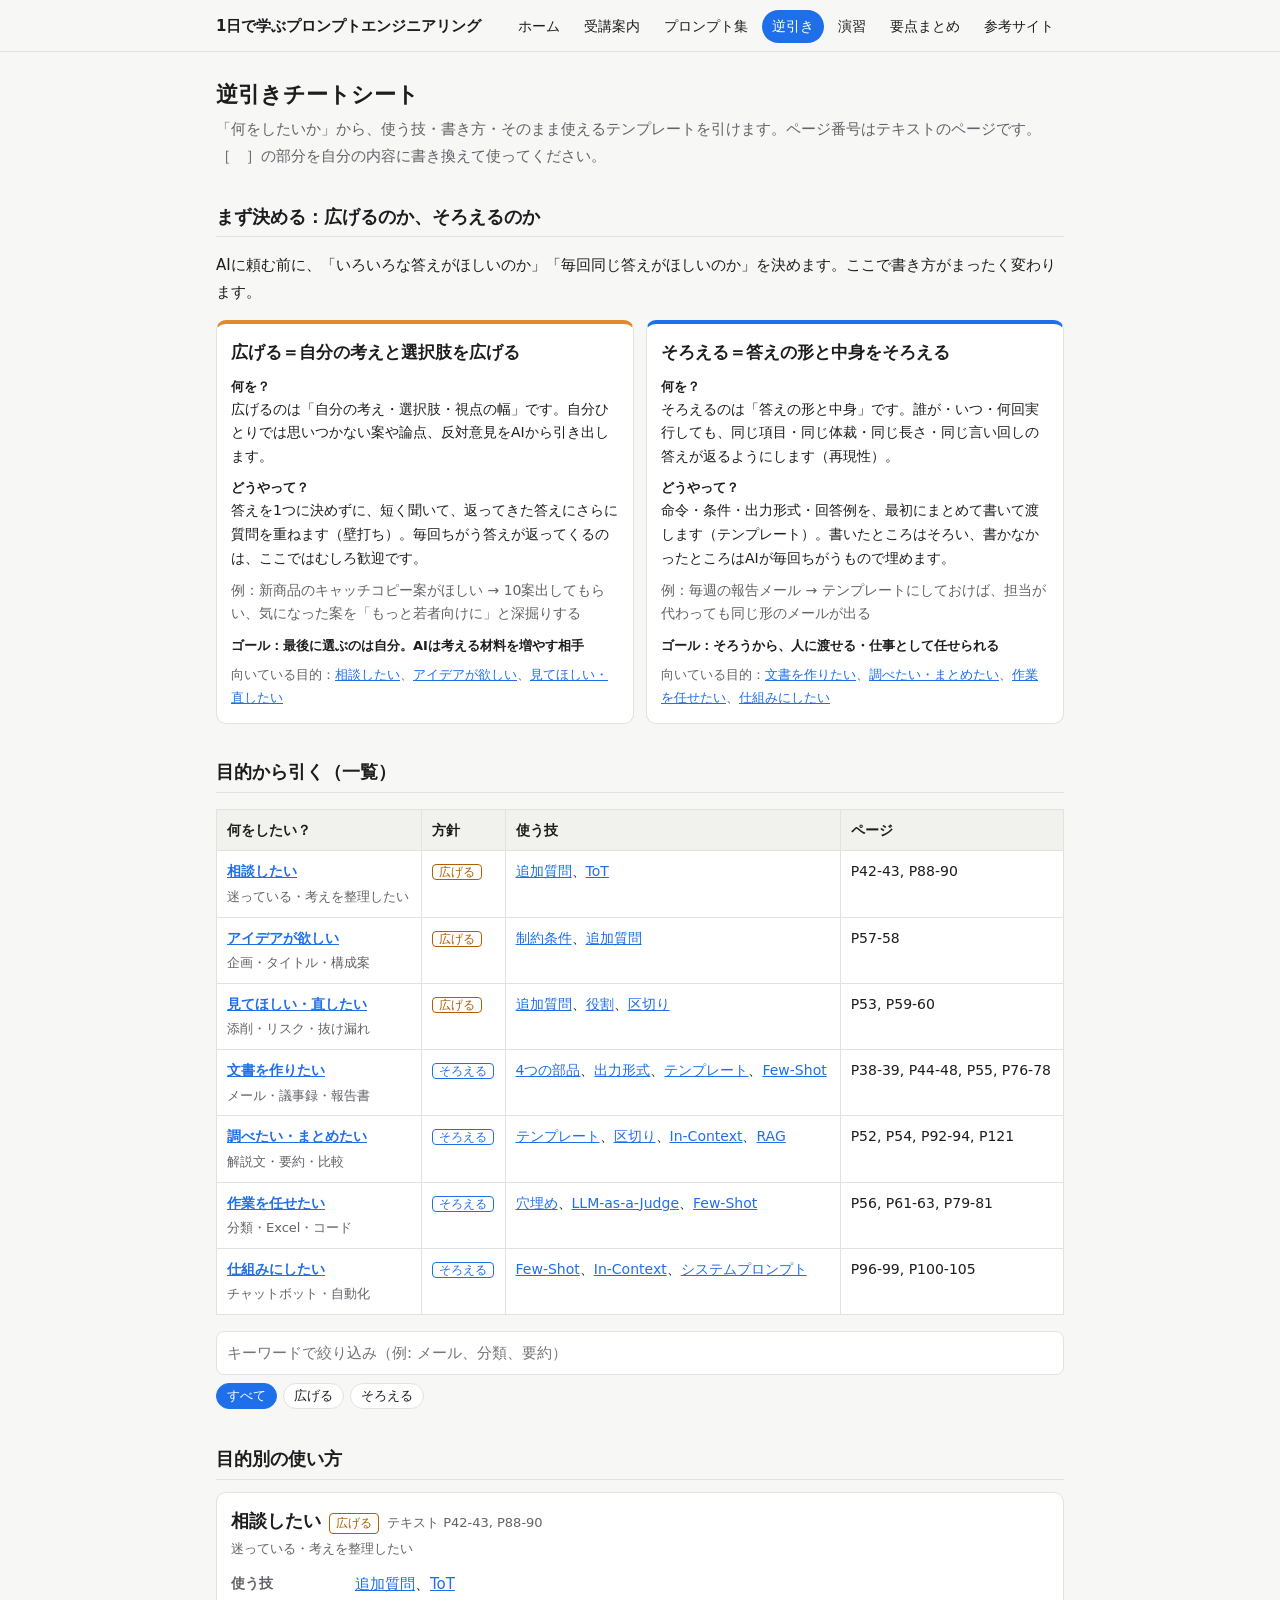
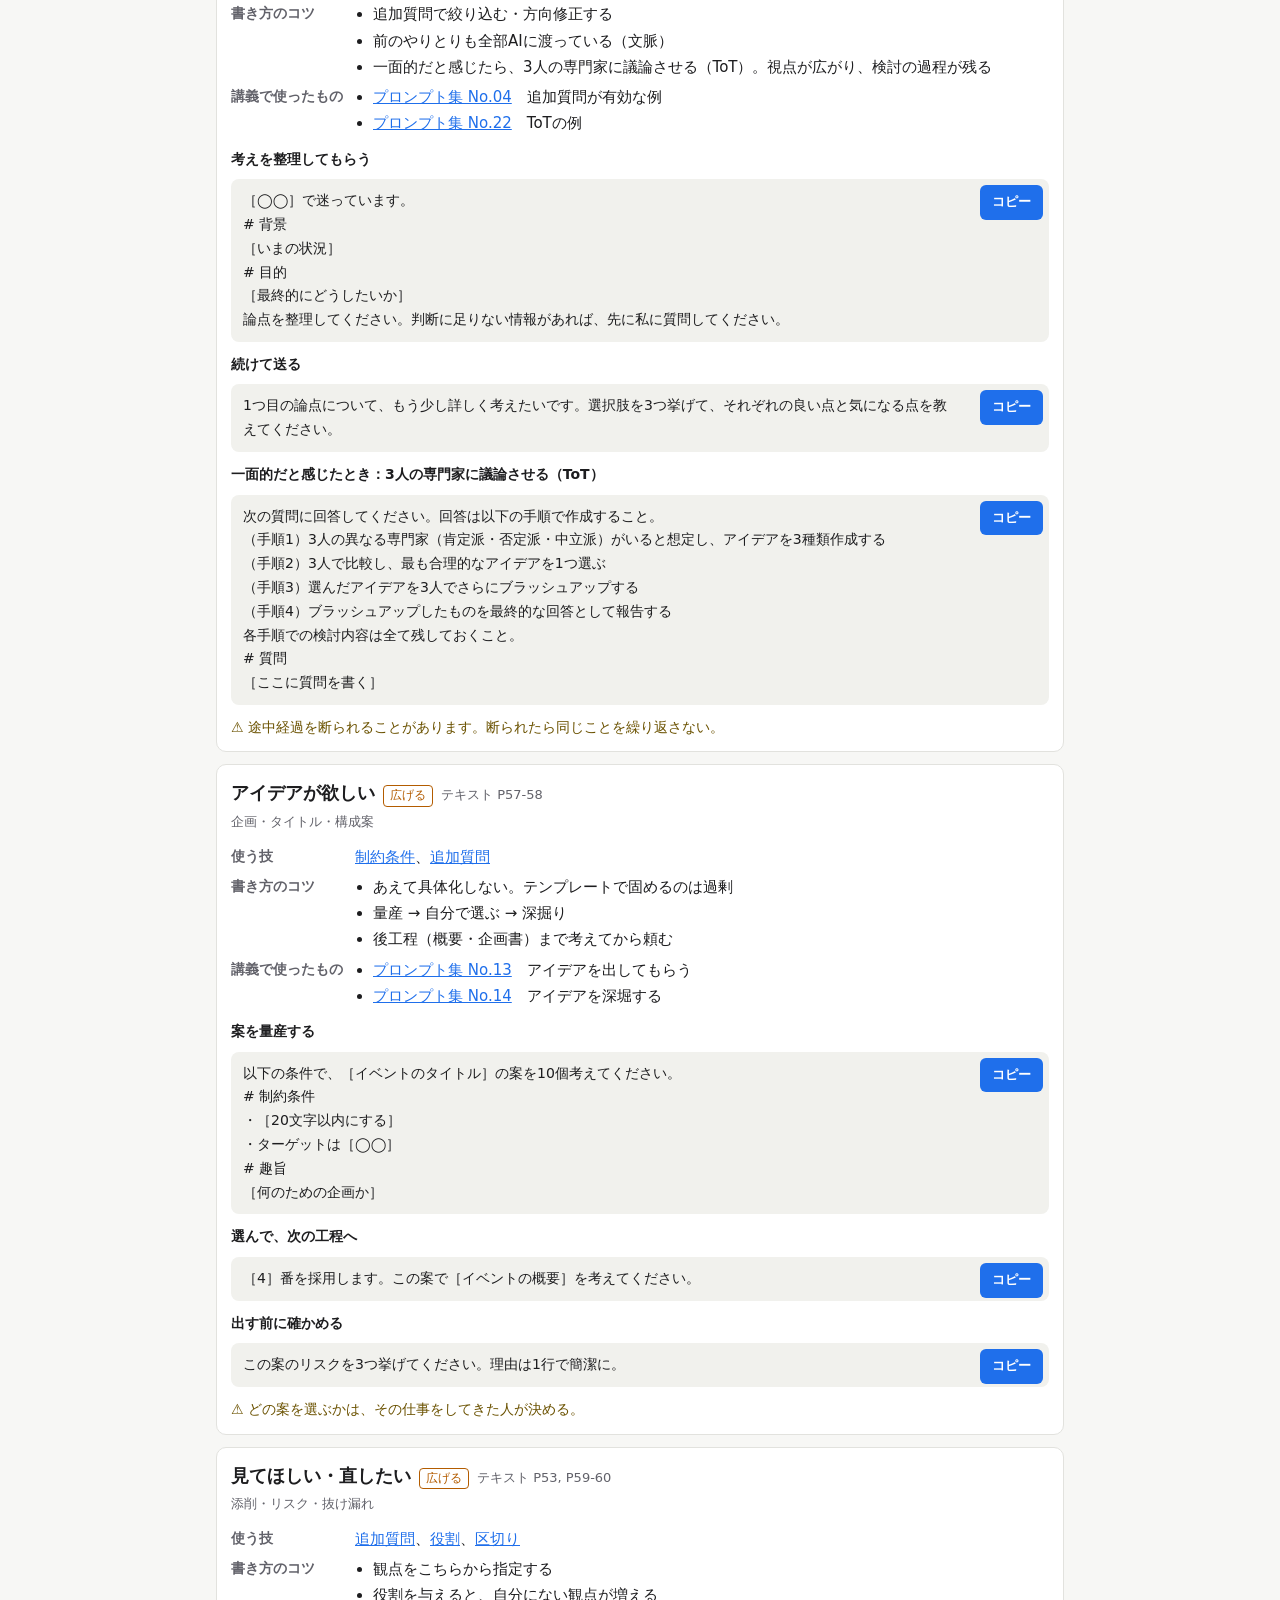
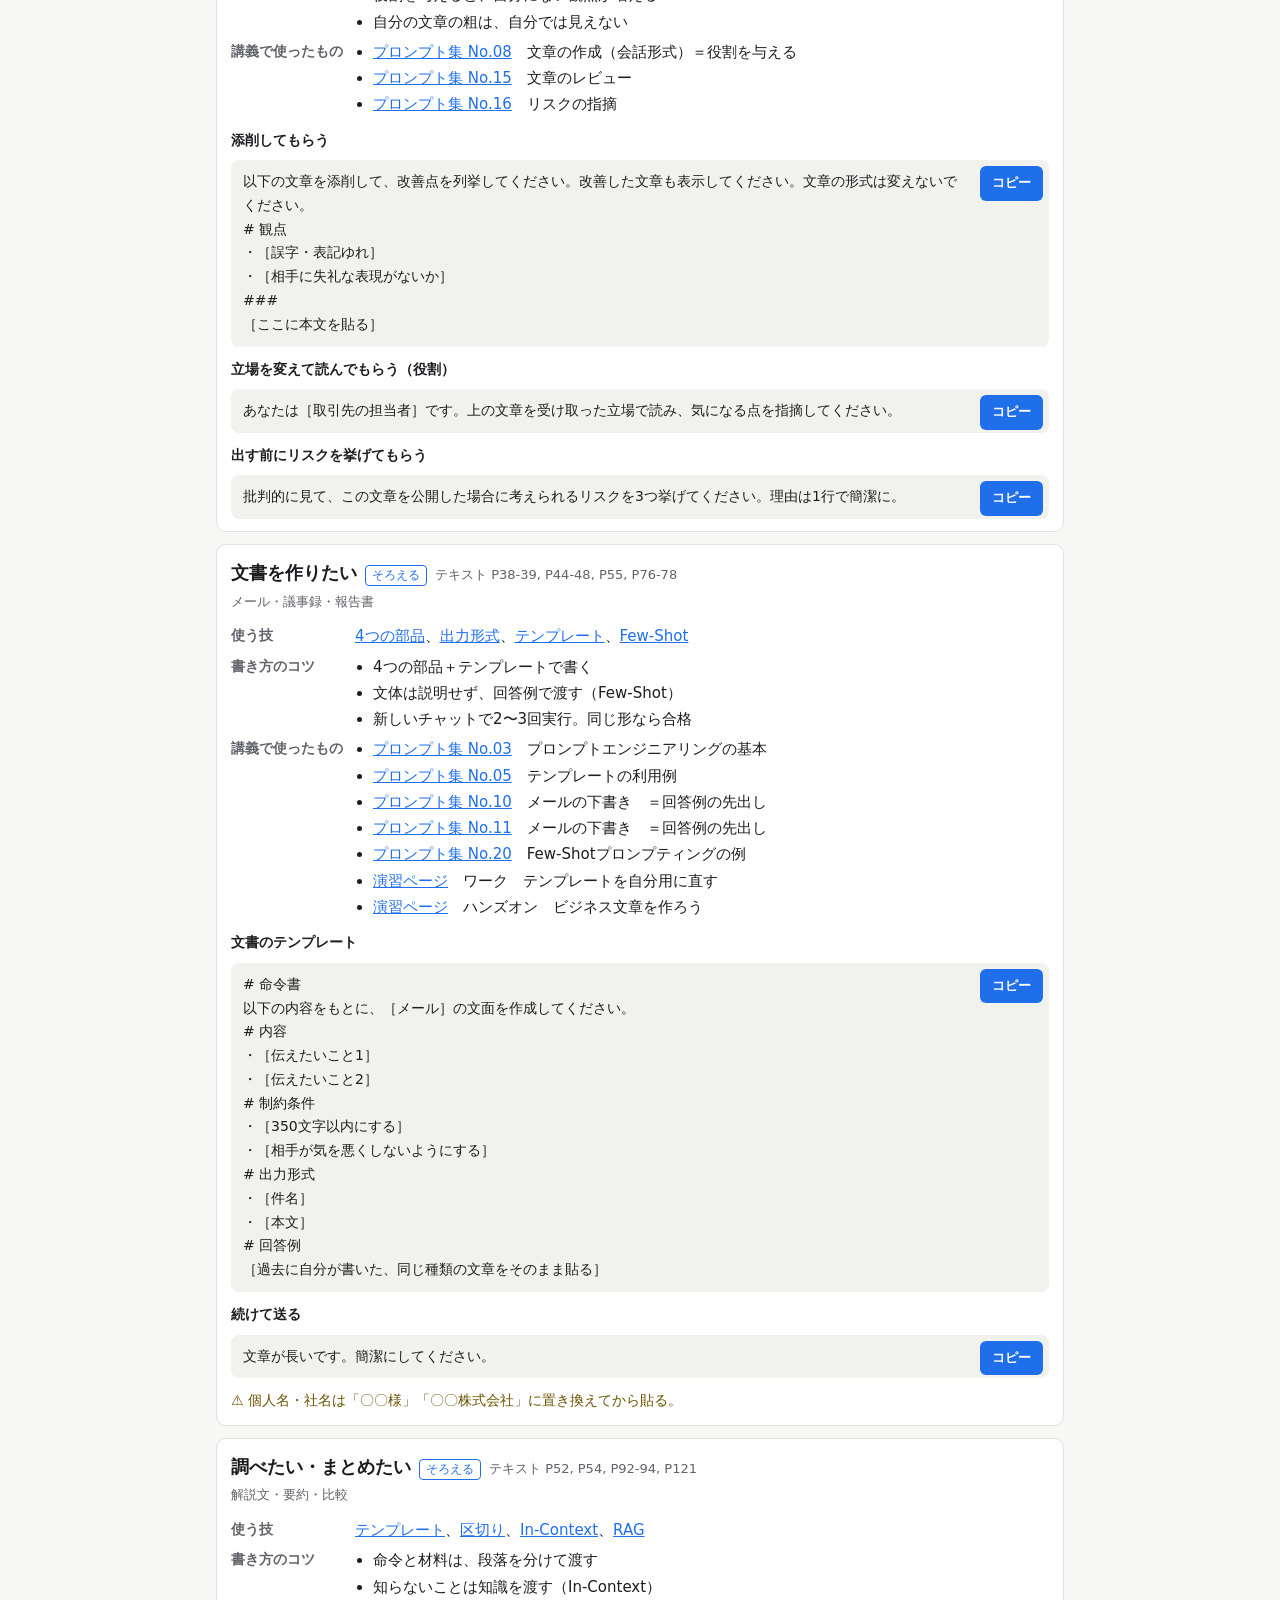
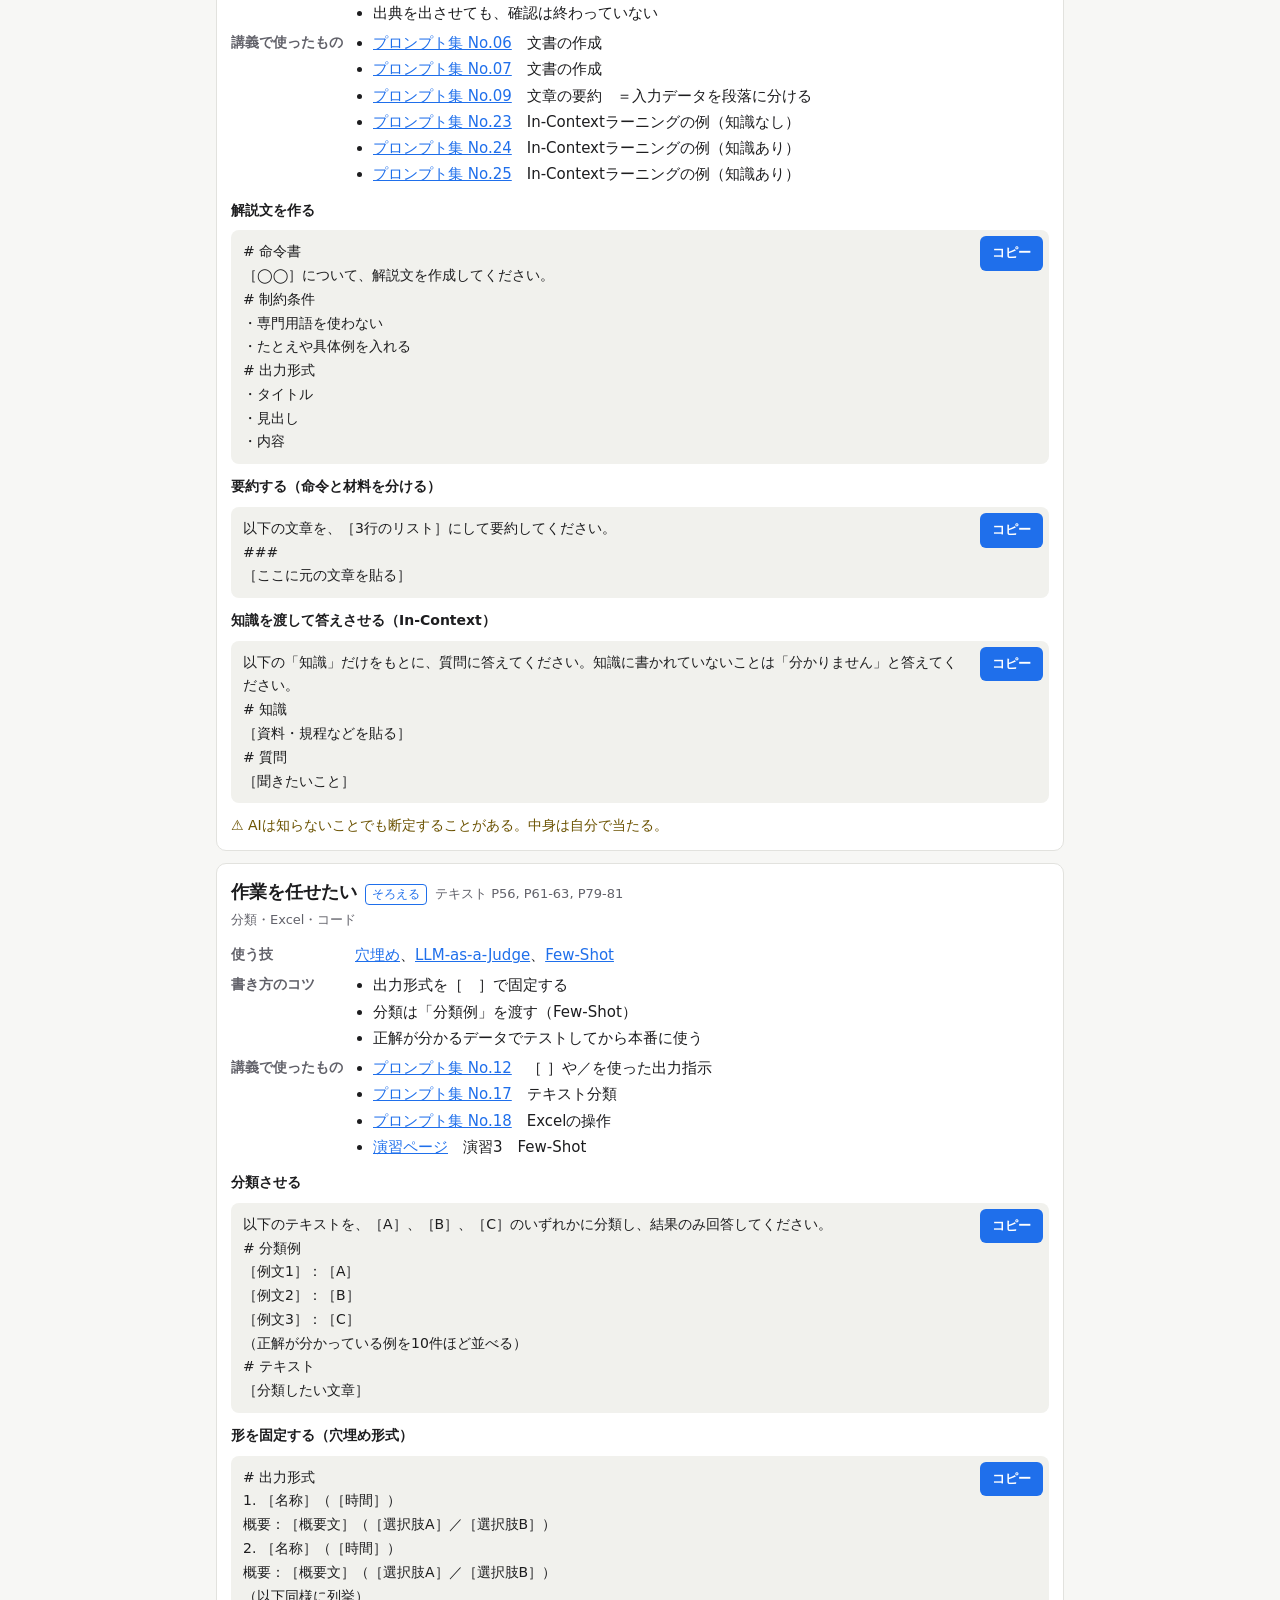
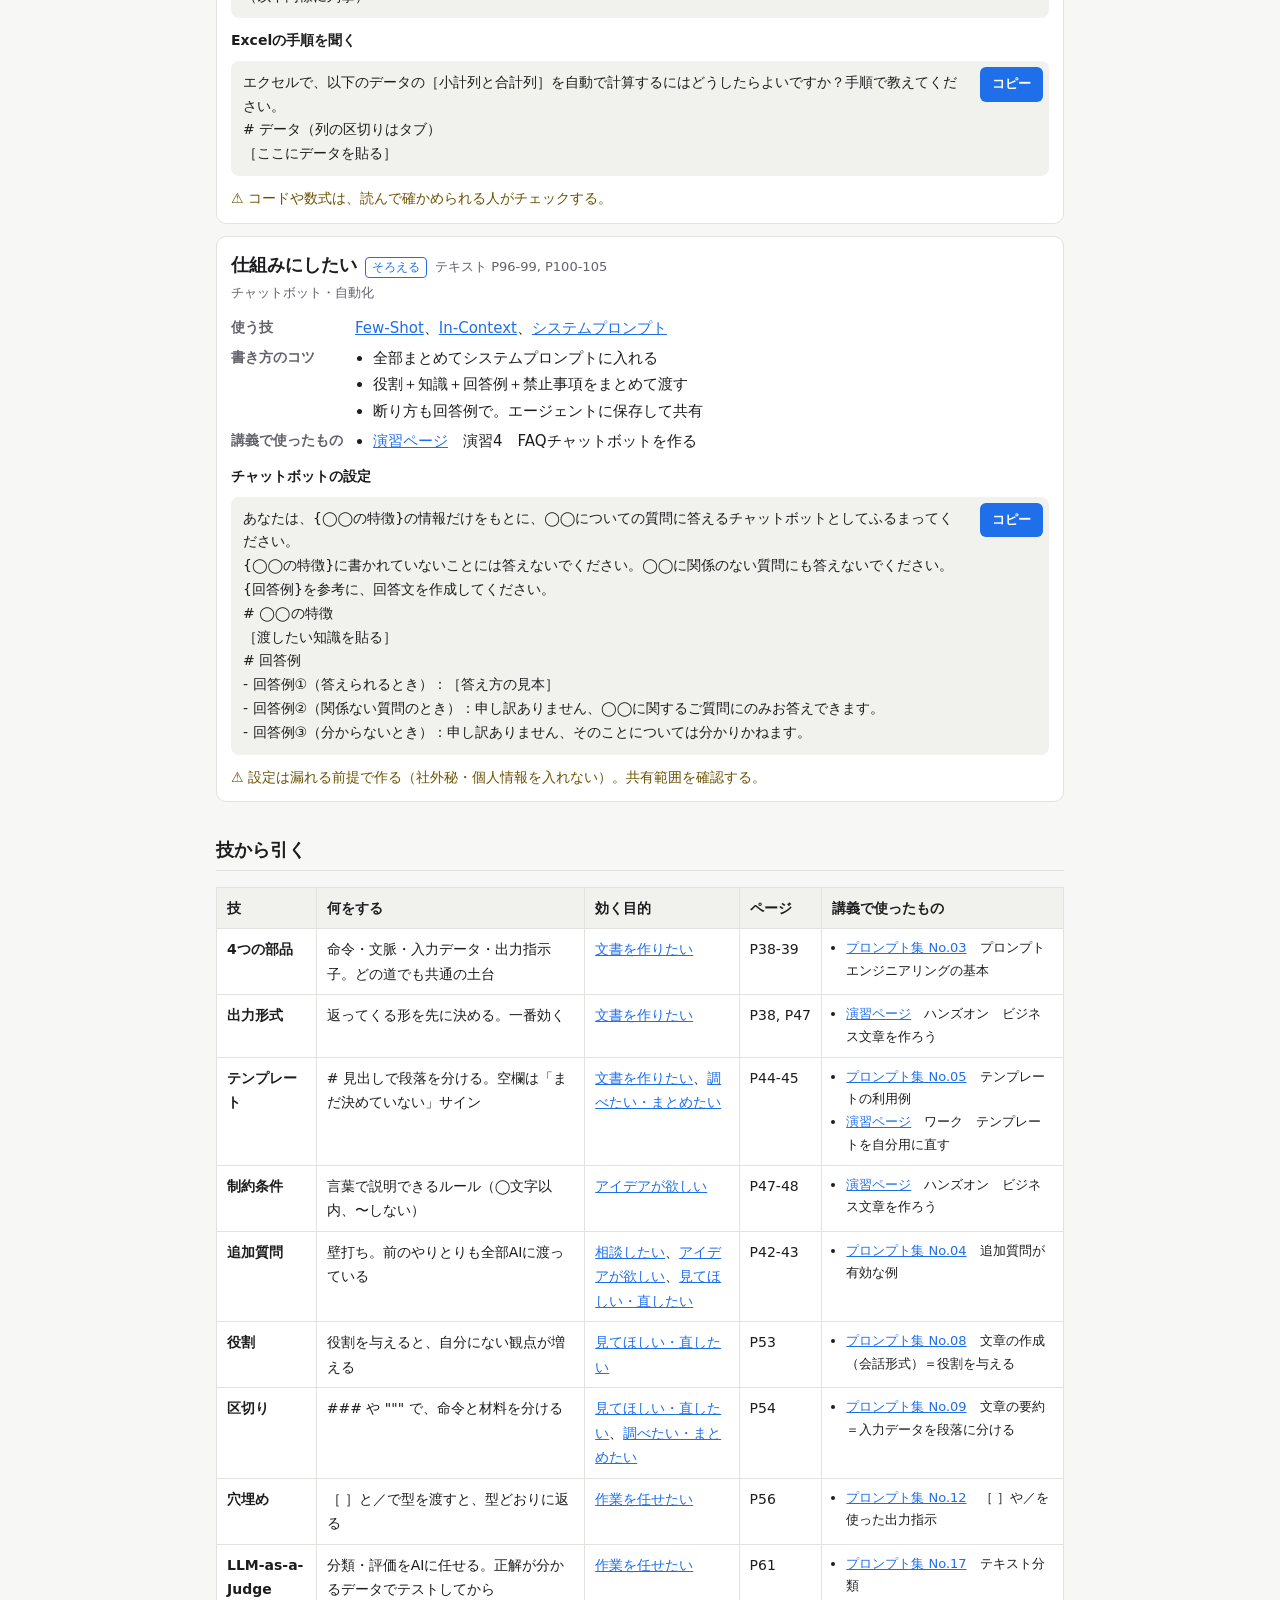
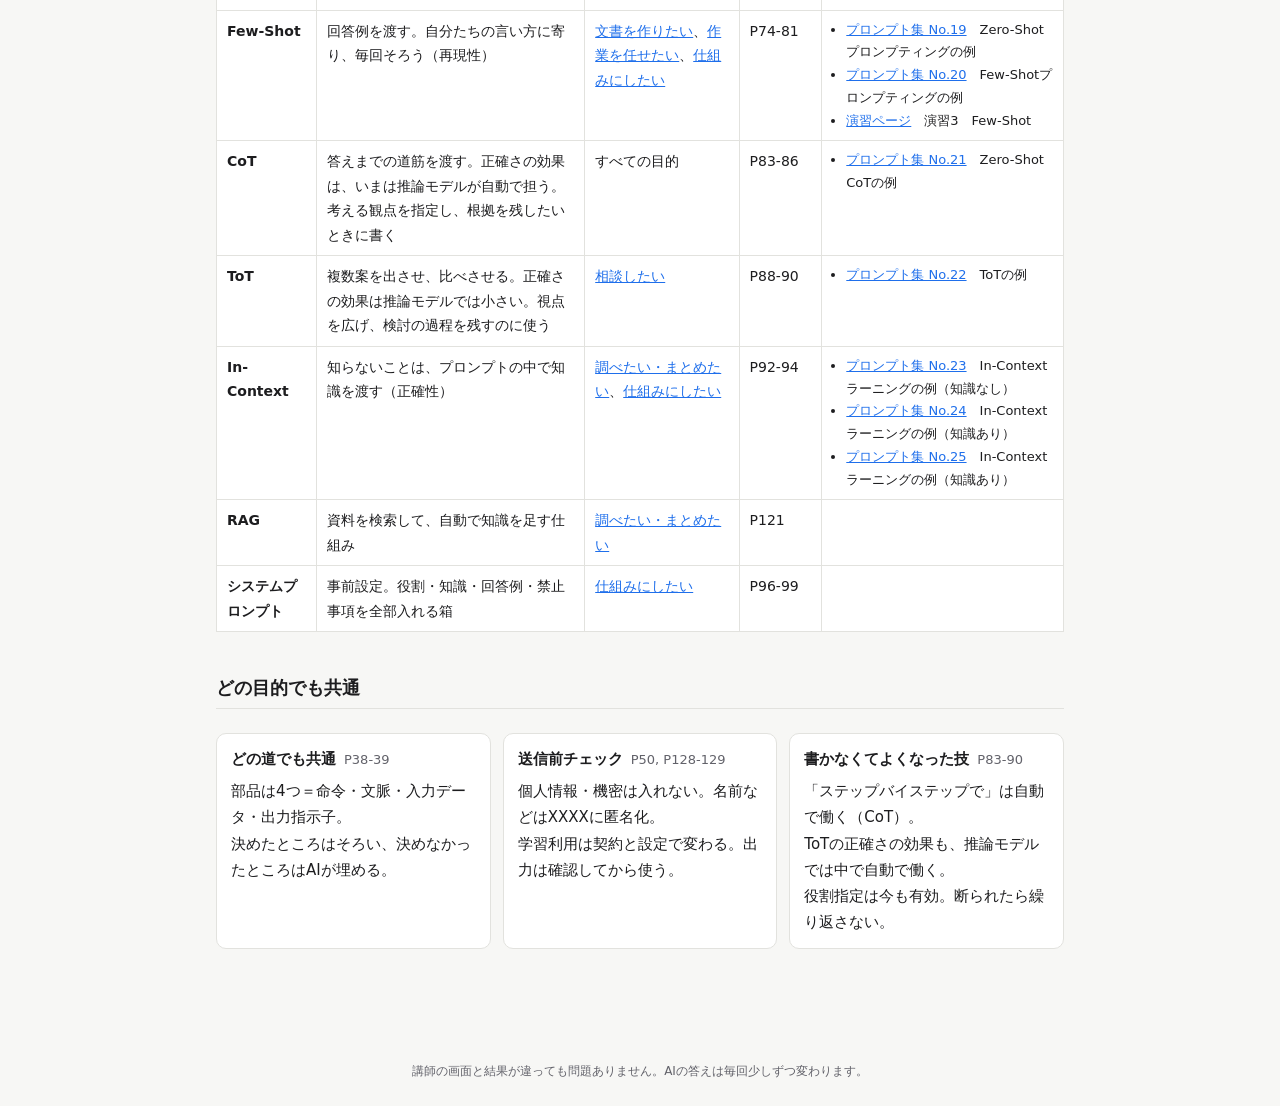
==== docs/cheatsheet.html @ 88383a63 "In-Contextの実演を出張旅費規程に差し替え、広げる／そろえるの説明を詳しく Co-Authored-By: Claude Opus 5.5 <noreply@anthropic.com>" ====
<!DOCTYPE html>
<html lang="ja">
<head>
<meta charset="utf-8">
<meta name="viewport" content="width=device-width, initial-scale=1">
<title>逆引きチートシート｜1日で学ぶプロンプトエンジニアリング</title>
<meta name="description" content="目的から、プロンプトの技・書き方・テンプレート・テキストのページを逆引きできる一覧">
<meta name="release-source" content="https://api.github.com/repos/trainocateteacher-stack/prompt-engineering-1day/contents/release.json https://raw.githubusercontent.com/trainocateteacher-stack/prompt-engineering-1day/main/release.json">
<link rel="stylesheet" href="assets/style.css">
</head>
<body>
<header class="site-head"><div class="wrap">
<a class="brand" href="index.html">1日で学ぶプロンプトエンジニアリング</a>
<nav class="nav"><a href="index.html">ホーム</a><a href="guide.html">受講案内</a><a href="prompts.html">プロンプト集</a><a href="cheatsheet.html" aria-current=page>逆引き</a><a href="exercises.html">演習</a><a href="summary.html">要点まとめ</a><a href="references.html">参考サイト</a></nav>
</div></header>
<main><div class="wrap">
<h1>逆引きチートシート</h1><p class="lead">「何をしたいか」から、使う技・書き方・そのまま使えるテンプレートを引けます。ページ番号はテキストのページです。［　］の部分を自分の内容に書き換えて使ってください。</p><h2>まず決める：広げるのか、そろえるのか</h2><p>AIに頼む前に、「いろいろな答えがほしいのか」「毎回同じ答えがほしいのか」を決めます。ここで書き方がまったく変わります。</p><div class="grid"><div class="tile mode-wide"><b>広げる＝自分の考えと選択肢を広げる</b><p class="mode-p"><strong>何を？</strong>広げるのは「自分の考え・選択肢・視点の幅」です。自分ひとりでは思いつかない案や論点、反対意見をAIから引き出します。</p><p class="mode-p"><strong>どうやって？</strong>答えを1つに決めずに、短く聞いて、返ってきた答えにさらに質問を重ねます（壁打ち）。毎回ちがう答えが返ってくるのは、ここではむしろ歓迎です。</p><p class="mode-p sub">例：新商品のキャッチコピー案がほしい → 10案出してもらい、気になった案を「もっと若者向けに」と深掘りする</p><p class="mode-p"><strong>ゴール：最後に選ぶのは自分。AIは考える材料を増やす相手</strong></p><div class="sub" style="margin-top:6px">向いている目的：<a href="#consult">相談したい</a>、<a href="#idea">アイデアが欲しい</a>、<a href="#review">見てほしい・直したい</a></div></div><div class="tile mode-same"><b>そろえる＝答えの形と中身をそろえる</b><p class="mode-p"><strong>何を？</strong>そろえるのは「答えの形と中身」です。誰が・いつ・何回実行しても、同じ項目・同じ体裁・同じ長さ・同じ言い回しの答えが返るようにします（再現性）。</p><p class="mode-p"><strong>どうやって？</strong>命令・条件・出力形式・回答例を、最初にまとめて書いて渡します（テンプレート）。書いたところはそろい、書かなかったところはAIが毎回ちがうもので埋めます。</p><p class="mode-p sub">例：毎週の報告メール → テンプレートにしておけば、担当が代わっても同じ形のメールが出る</p><p class="mode-p"><strong>ゴール：そろうから、人に渡せる・仕事として任せられる</strong></p><div class="sub" style="margin-top:6px">向いている目的：<a href="#write">文書を作りたい</a>、<a href="#research">調べたい・まとめたい</a>、<a href="#task">作業を任せたい</a>、<a href="#system">仕組みにしたい</a></div></div></div><h2>目的から引く（一覧）</h2><div class="tbl-wrap"><table class="tbl idx"><thead><tr><th>何をしたい？</th><th>方針</th><th>使う技</th><th>ページ</th></tr></thead><tbody><tr><td><a href="#consult"><b>相談したい</b></a><br><span class="sub">迷っている・考えを整理したい</span></td><td data-l="方針"><span class="tag mode-tag-wide">広げる</span></td><td data-l="使う技"><a href="#skill-4">追加質問</a>、<a href="#skill-11">ToT</a></td><td data-l="ページ" class="nowrap">P42-43, P88-90</td></tr><tr><td><a href="#idea"><b>アイデアが欲しい</b></a><br><span class="sub">企画・タイトル・構成案</span></td><td data-l="方針"><span class="tag mode-tag-wide">広げる</span></td><td data-l="使う技"><a href="#skill-3">制約条件</a>、<a href="#skill-4">追加質問</a></td><td data-l="ページ" class="nowrap">P57-58</td></tr><tr><td><a href="#review"><b>見てほしい・直したい</b></a><br><span class="sub">添削・リスク・抜け漏れ</span></td><td data-l="方針"><span class="tag mode-tag-wide">広げる</span></td><td data-l="使う技"><a href="#skill-4">追加質問</a>、<a href="#skill-5">役割</a>、<a href="#skill-6">区切り</a></td><td data-l="ページ" class="nowrap">P53, P59-60</td></tr><tr><td><a href="#write"><b>文書を作りたい</b></a><br><span class="sub">メール・議事録・報告書</span></td><td data-l="方針"><span class="tag mode-tag-same">そろえる</span></td><td data-l="使う技"><a href="#skill-0">4つの部品</a>、<a href="#skill-1">出力形式</a>、<a href="#skill-2">テンプレート</a>、<a href="#skill-9">Few-Shot</a></td><td data-l="ページ" class="nowrap">P38-39, P44-48, P55, P76-78</td></tr><tr><td><a href="#research"><b>調べたい・まとめたい</b></a><br><span class="sub">解説文・要約・比較</span></td><td data-l="方針"><span class="tag mode-tag-same">そろえる</span></td><td data-l="使う技"><a href="#skill-2">テンプレート</a>、<a href="#skill-6">区切り</a>、<a href="#skill-12">In-Context</a>、<a href="#skill-13">RAG</a></td><td data-l="ページ" class="nowrap">P52, P54, P92-94, P121</td></tr><tr><td><a href="#task"><b>作業を任せたい</b></a><br><span class="sub">分類・Excel・コード</span></td><td data-l="方針"><span class="tag mode-tag-same">そろえる</span></td><td data-l="使う技"><a href="#skill-7">穴埋め</a>、<a href="#skill-8">LLM-as-a-Judge</a>、<a href="#skill-9">Few-Shot</a></td><td data-l="ページ" class="nowrap">P56, P61-63, P79-81</td></tr><tr><td><a href="#system"><b>仕組みにしたい</b></a><br><span class="sub">チャットボット・自動化</span></td><td data-l="方針"><span class="tag mode-tag-same">そろえる</span></td><td data-l="使う技"><a href="#skill-9">Few-Shot</a>、<a href="#skill-12">In-Context</a>、<a href="#skill-14">システムプロンプト</a></td><td data-l="ページ" class="nowrap">P96-99, P100-105</td></tr></tbody></table></div><div class="toolbar"><input type="search" id="q" placeholder="キーワードで絞り込み（例: メール、分類、要約）" aria-label="検索"></div><div class="chips"><button class="chip" type="button" aria-pressed="true" data-ch="">すべて</button><button class="chip" type="button" aria-pressed="false" data-ch="広げる">広げる</button><button class="chip" type="button" aria-pressed="false" data-ch="そろえる">そろえる</button></div><section data-filter-group><h2>目的別の使い方</h2><section class="card purpose" id="consult" data-filter-item data-no="0" data-ch="広げる" data-search="相談したい 迷っている・考えを整理したい 追加質問 tot 追加質問で絞り込む・方向修正する 前のやりとりも全部aiに渡っている（文脈） 一面的だと感じたら、3人の専門家に議論させる（tot）。視点が広がり、検討の過程が残る ［◯◯］で迷っています。
# 背景
［いまの状況］
# 目的
［最終的にどうしたいか］
論点を整理してください。判断に足りない情報があれば、先に私に質問してください。 1つ目の論点について、もう少し詳しく考えたいです。選択肢を3つ挙げて、それぞれの良い点と気になる点を教えてください。 次の質問に回答してください。回答は以下の手順で作成すること。
（手順1）3人の異なる専門家（肯定派・否定派・中立派）がいると想定し、アイデアを3種類作成する
（手順2）3人で比較し、最も合理的なアイデアを1つ選ぶ
（手順3）選んだアイデアを3人でさらにブラッシュアップする
（手順4）ブラッシュアップしたものを最終的な回答として報告する
各手順での検討内容は全て残しておくこと。
# 質問
［ここに質問を書く］ 考えを整理してもらう 続けて送る 一面的だと感じたとき：3人の専門家に議論させる（tot）"><div class="meta"><span class="ttl" style="font-size:18px">相談したい</span><span class="tag mode-tag-wide">広げる</span><span class="pg">テキスト P42-43, P88-90</span></div><div class="sub">迷っている・考えを整理したい</div><dl class="kv"><dt>使う技</dt><dd><a href="#skill-4">追加質問</a>、<a href="#skill-11">ToT</a></dd><dt>書き方のコツ</dt><dd><ul><li>追加質問で絞り込む・方向修正する</li><li>前のやりとりも全部AIに渡っている（文脈）</li><li>一面的だと感じたら、3人の専門家に議論させる（ToT）。視点が広がり、検討の過程が残る</li></ul></dd><dt>講義で使ったもの</dt><dd><ul><li><a href="prompts.html#n4">プロンプト集 No.04</a>　追加質問が有効な例</li><li><a href="prompts.html#n22">プロンプト集 No.22</a>　ToTの例</li></ul></dd></dl><div class="tpl"><div class="tpl-name">考えを整理してもらう</div><div class="box"><pre>［◯◯］で迷っています。
# 背景
［いまの状況］
# 目的
［最終的にどうしたいか］
論点を整理してください。判断に足りない情報があれば、先に私に質問してください。</pre><button class="copy" type="button">コピー</button></div></div><div class="tpl"><div class="tpl-name">続けて送る</div><div class="box"><pre>1つ目の論点について、もう少し詳しく考えたいです。選択肢を3つ挙げて、それぞれの良い点と気になる点を教えてください。</pre><button class="copy" type="button">コピー</button></div></div><div class="tpl"><div class="tpl-name">一面的だと感じたとき：3人の専門家に議論させる（ToT）</div><div class="box"><pre>次の質問に回答してください。回答は以下の手順で作成すること。
（手順1）3人の異なる専門家（肯定派・否定派・中立派）がいると想定し、アイデアを3種類作成する
（手順2）3人で比較し、最も合理的なアイデアを1つ選ぶ
（手順3）選んだアイデアを3人でさらにブラッシュアップする
（手順4）ブラッシュアップしたものを最終的な回答として報告する
各手順での検討内容は全て残しておくこと。
# 質問
［ここに質問を書く］</pre><button class="copy" type="button">コピー</button></div></div><p class="caution">⚠ 途中経過を断られることがあります。断られたら同じことを繰り返さない。</p></section><section class="card purpose" id="idea" data-filter-item data-no="0" data-ch="広げる" data-search="アイデアが欲しい 企画・タイトル・構成案 追加質問 制約条件 あえて具体化しない。テンプレートで固めるのは過剰 量産 → 自分で選ぶ → 深掘り 後工程（概要・企画書）まで考えてから頼む 以下の条件で、［イベントのタイトル］の案を10個考えてください。
# 制約条件
・［20文字以内にする］
・ターゲットは［◯◯］
# 趣旨
［何のための企画か］ ［4］番を採用します。この案で［イベントの概要］を考えてください。 この案のリスクを3つ挙げてください。理由は1行で簡潔に。 案を量産する 選んで、次の工程へ 出す前に確かめる"><div class="meta"><span class="ttl" style="font-size:18px">アイデアが欲しい</span><span class="tag mode-tag-wide">広げる</span><span class="pg">テキスト P57-58</span></div><div class="sub">企画・タイトル・構成案</div><dl class="kv"><dt>使う技</dt><dd><a href="#skill-3">制約条件</a>、<a href="#skill-4">追加質問</a></dd><dt>書き方のコツ</dt><dd><ul><li>あえて具体化しない。テンプレートで固めるのは過剰</li><li>量産 → 自分で選ぶ → 深掘り</li><li>後工程（概要・企画書）まで考えてから頼む</li></ul></dd><dt>講義で使ったもの</dt><dd><ul><li><a href="prompts.html#n13">プロンプト集 No.13</a>　アイデアを出してもらう</li><li><a href="prompts.html#n14">プロンプト集 No.14</a>　アイデアを深堀する</li></ul></dd></dl><div class="tpl"><div class="tpl-name">案を量産する</div><div class="box"><pre>以下の条件で、［イベントのタイトル］の案を10個考えてください。
# 制約条件
・［20文字以内にする］
・ターゲットは［◯◯］
# 趣旨
［何のための企画か］</pre><button class="copy" type="button">コピー</button></div></div><div class="tpl"><div class="tpl-name">選んで、次の工程へ</div><div class="box"><pre>［4］番を採用します。この案で［イベントの概要］を考えてください。</pre><button class="copy" type="button">コピー</button></div></div><div class="tpl"><div class="tpl-name">出す前に確かめる</div><div class="box"><pre>この案のリスクを3つ挙げてください。理由は1行で簡潔に。</pre><button class="copy" type="button">コピー</button></div></div><p class="caution">⚠ どの案を選ぶかは、その仕事をしてきた人が決める。</p></section><section class="card purpose" id="review" data-filter-item data-no="0" data-ch="広げる" data-search="見てほしい・直したい 添削・リスク・抜け漏れ 役割 区切り 追加質問 観点をこちらから指定する 役割を与えると、自分にない観点が増える 自分の文章の粗は、自分では見えない 以下の文章を添削して、改善点を列挙してください。改善した文章も表示してください。文章の形式は変えないでください。
# 観点
・［誤字・表記ゆれ］
・［相手に失礼な表現がないか］
###
［ここに本文を貼る］ あなたは［取引先の担当者］です。上の文章を受け取った立場で読み、気になる点を指摘してください。 批判的に見て、この文章を公開した場合に考えられるリスクを3つ挙げてください。理由は1行で簡潔に。 添削してもらう 立場を変えて読んでもらう（役割） 出す前にリスクを挙げてもらう"><div class="meta"><span class="ttl" style="font-size:18px">見てほしい・直したい</span><span class="tag mode-tag-wide">広げる</span><span class="pg">テキスト P53, P59-60</span></div><div class="sub">添削・リスク・抜け漏れ</div><dl class="kv"><dt>使う技</dt><dd><a href="#skill-4">追加質問</a>、<a href="#skill-5">役割</a>、<a href="#skill-6">区切り</a></dd><dt>書き方のコツ</dt><dd><ul><li>観点をこちらから指定する</li><li>役割を与えると、自分にない観点が増える</li><li>自分の文章の粗は、自分では見えない</li></ul></dd><dt>講義で使ったもの</dt><dd><ul><li><a href="prompts.html#n8">プロンプト集 No.08</a>　文章の作成（会話形式）＝役割を与える</li><li><a href="prompts.html#n15">プロンプト集 No.15</a>　文章のレビュー</li><li><a href="prompts.html#n16">プロンプト集 No.16</a>　リスクの指摘</li></ul></dd></dl><div class="tpl"><div class="tpl-name">添削してもらう</div><div class="box"><pre>以下の文章を添削して、改善点を列挙してください。改善した文章も表示してください。文章の形式は変えないでください。
# 観点
・［誤字・表記ゆれ］
・［相手に失礼な表現がないか］
###
［ここに本文を貼る］</pre><button class="copy" type="button">コピー</button></div></div><div class="tpl"><div class="tpl-name">立場を変えて読んでもらう（役割）</div><div class="box"><pre>あなたは［取引先の担当者］です。上の文章を受け取った立場で読み、気になる点を指摘してください。</pre><button class="copy" type="button">コピー</button></div></div><div class="tpl"><div class="tpl-name">出す前にリスクを挙げてもらう</div><div class="box"><pre>批判的に見て、この文章を公開した場合に考えられるリスクを3つ挙げてください。理由は1行で簡潔に。</pre><button class="copy" type="button">コピー</button></div></div></section><section class="card purpose" id="write" data-filter-item data-no="0" data-ch="そろえる" data-search="文書を作りたい メール・議事録・報告書 4つの部品 テンプレート 出力形式 few-shot 4つの部品＋テンプレートで書く 文体は説明せず、回答例で渡す（few-shot） 新しいチャットで2〜3回実行。同じ形なら合格 # 命令書
以下の内容をもとに、［メール］の文面を作成してください。
# 内容
・［伝えたいこと1］
・［伝えたいこと2］
# 制約条件
・［350文字以内にする］
・［相手が気を悪くしないようにする］
# 出力形式
・［件名］
・［本文］
# 回答例
［過去に自分が書いた、同じ種類の文章をそのまま貼る］ 文章が長いです。簡潔にしてください。 文書のテンプレート 続けて送る"><div class="meta"><span class="ttl" style="font-size:18px">文書を作りたい</span><span class="tag mode-tag-same">そろえる</span><span class="pg">テキスト P38-39, P44-48, P55, P76-78</span></div><div class="sub">メール・議事録・報告書</div><dl class="kv"><dt>使う技</dt><dd><a href="#skill-0">4つの部品</a>、<a href="#skill-1">出力形式</a>、<a href="#skill-2">テンプレート</a>、<a href="#skill-9">Few-Shot</a></dd><dt>書き方のコツ</dt><dd><ul><li>4つの部品＋テンプレートで書く</li><li>文体は説明せず、回答例で渡す（Few-Shot）</li><li>新しいチャットで2〜3回実行。同じ形なら合格</li></ul></dd><dt>講義で使ったもの</dt><dd><ul><li><a href="prompts.html#n3">プロンプト集 No.03</a>　プロンプトエンジニアリングの基本</li><li><a href="prompts.html#n5">プロンプト集 No.05</a>　テンプレートの利用例</li><li><a href="prompts.html#n10">プロンプト集 No.10</a>　メールの下書き　＝回答例の先出し</li><li><a href="prompts.html#n11">プロンプト集 No.11</a>　メールの下書き　＝回答例の先出し</li><li><a href="prompts.html#n20">プロンプト集 No.20</a>　Few-Shotプロンプティングの例</li><li><a href="exercises.html#ex-d">演習ページ</a>　ワーク　テンプレートを自分用に直す</li><li><a href="exercises.html#ex-e">演習ページ</a>　ハンズオン　ビジネス文章を作ろう</li></ul></dd></dl><div class="tpl"><div class="tpl-name">文書のテンプレート</div><div class="box"><pre># 命令書
以下の内容をもとに、［メール］の文面を作成してください。
# 内容
・［伝えたいこと1］
・［伝えたいこと2］
# 制約条件
・［350文字以内にする］
・［相手が気を悪くしないようにする］
# 出力形式
・［件名］
・［本文］
# 回答例
［過去に自分が書いた、同じ種類の文章をそのまま貼る］</pre><button class="copy" type="button">コピー</button></div></div><div class="tpl"><div class="tpl-name">続けて送る</div><div class="box"><pre>文章が長いです。簡潔にしてください。</pre><button class="copy" type="button">コピー</button></div></div><p class="caution">⚠ 個人名・社名は「〇〇様」「〇〇株式会社」に置き換えてから貼る。</p></section><section class="card purpose" id="research" data-filter-item data-no="0" data-ch="そろえる" data-search="調べたい・まとめたい 解説文・要約・比較 区切り テンプレート in-context rag 命令と材料は、段落を分けて渡す 知らないことは知識を渡す（in-context） 出典を出させても、確認は終わっていない # 命令書
［◯◯］について、解説文を作成してください。
# 制約条件
・専門用語を使わない
・たとえや具体例を入れる
# 出力形式
・タイトル
・見出し
・内容 以下の文章を、［3行のリスト］にして要約してください。
###
［ここに元の文章を貼る］ 以下の「知識」だけをもとに、質問に答えてください。知識に書かれていないことは「分かりません」と答えてください。
# 知識
［資料・規程などを貼る］
# 質問
［聞きたいこと］ 解説文を作る 要約する（命令と材料を分ける） 知識を渡して答えさせる（in-context）"><div class="meta"><span class="ttl" style="font-size:18px">調べたい・まとめたい</span><span class="tag mode-tag-same">そろえる</span><span class="pg">テキスト P52, P54, P92-94, P121</span></div><div class="sub">解説文・要約・比較</div><dl class="kv"><dt>使う技</dt><dd><a href="#skill-2">テンプレート</a>、<a href="#skill-6">区切り</a>、<a href="#skill-12">In-Context</a>、<a href="#skill-13">RAG</a></dd><dt>書き方のコツ</dt><dd><ul><li>命令と材料は、段落を分けて渡す</li><li>知らないことは知識を渡す（In-Context）</li><li>出典を出させても、確認は終わっていない</li></ul></dd><dt>講義で使ったもの</dt><dd><ul><li><a href="prompts.html#n6">プロンプト集 No.06</a>　文書の作成</li><li><a href="prompts.html#n7">プロンプト集 No.07</a>　文書の作成</li><li><a href="prompts.html#n9">プロンプト集 No.09</a>　文章の要約　＝入力データを段落に分ける</li><li><a href="prompts.html#n23">プロンプト集 No.23</a>　In-Contextラーニングの例（知識なし）</li><li><a href="prompts.html#n24">プロンプト集 No.24</a>　In-Contextラーニングの例（知識あり）</li><li><a href="prompts.html#n25">プロンプト集 No.25</a>　In-Contextラーニングの例（知識あり）</li></ul></dd></dl><div class="tpl"><div class="tpl-name">解説文を作る</div><div class="box"><pre># 命令書
［◯◯］について、解説文を作成してください。
# 制約条件
・専門用語を使わない
・たとえや具体例を入れる
# 出力形式
・タイトル
・見出し
・内容</pre><button class="copy" type="button">コピー</button></div></div><div class="tpl"><div class="tpl-name">要約する（命令と材料を分ける）</div><div class="box"><pre>以下の文章を、［3行のリスト］にして要約してください。
###
［ここに元の文章を貼る］</pre><button class="copy" type="button">コピー</button></div></div><div class="tpl"><div class="tpl-name">知識を渡して答えさせる（In-Context）</div><div class="box"><pre>以下の「知識」だけをもとに、質問に答えてください。知識に書かれていないことは「分かりません」と答えてください。
# 知識
［資料・規程などを貼る］
# 質問
［聞きたいこと］</pre><button class="copy" type="button">コピー</button></div></div><p class="caution">⚠ AIは知らないことでも断定することがある。中身は自分で当たる。</p></section><section class="card purpose" id="task" data-filter-item data-no="0" data-ch="そろえる" data-search="作業を任せたい 分類・excel・コード 穴埋め few-shot llm-as-a-judge 出力形式を［　］で固定する 分類は「分類例」を渡す（few-shot） 正解が分かるデータでテストしてから本番に使う 以下のテキストを、［a］、［b］、［c］のいずれかに分類し、結果のみ回答してください。
# 分類例
［例文1］：［a］
［例文2］：［b］
［例文3］：［c］
（正解が分かっている例を10件ほど並べる）
# テキスト
［分類したい文章］ # 出力形式
1. ［名称］（［時間］）
概要：［概要文］（［選択肢a］／［選択肢b］）
2. ［名称］（［時間］）
概要：［概要文］（［選択肢a］／［選択肢b］）
（以下同様に列挙） エクセルで、以下のデータの［小計列と合計列］を自動で計算するにはどうしたらよいですか？手順で教えてください。
# データ（列の区切りはタブ）
［ここにデータを貼る］ 分類させる 形を固定する（穴埋め形式） excelの手順を聞く"><div class="meta"><span class="ttl" style="font-size:18px">作業を任せたい</span><span class="tag mode-tag-same">そろえる</span><span class="pg">テキスト P56, P61-63, P79-81</span></div><div class="sub">分類・Excel・コード</div><dl class="kv"><dt>使う技</dt><dd><a href="#skill-7">穴埋め</a>、<a href="#skill-8">LLM-as-a-Judge</a>、<a href="#skill-9">Few-Shot</a></dd><dt>書き方のコツ</dt><dd><ul><li>出力形式を［　］で固定する</li><li>分類は「分類例」を渡す（Few-Shot）</li><li>正解が分かるデータでテストしてから本番に使う</li></ul></dd><dt>講義で使ったもの</dt><dd><ul><li><a href="prompts.html#n12">プロンプト集 No.12</a>　［ ］や／を使った出力指示</li><li><a href="prompts.html#n17">プロンプト集 No.17</a>　テキスト分類</li><li><a href="prompts.html#n18">プロンプト集 No.18</a>　Excelの操作</li><li><a href="exercises.html#ex-3">演習ページ</a>　演習3　Few-Shot</li></ul></dd></dl><div class="tpl"><div class="tpl-name">分類させる</div><div class="box"><pre>以下のテキストを、［A］、［B］、［C］のいずれかに分類し、結果のみ回答してください。
# 分類例
［例文1］：［A］
［例文2］：［B］
［例文3］：［C］
（正解が分かっている例を10件ほど並べる）
# テキスト
［分類したい文章］</pre><button class="copy" type="button">コピー</button></div></div><div class="tpl"><div class="tpl-name">形を固定する（穴埋め形式）</div><div class="box"><pre># 出力形式
1. ［名称］（［時間］）
概要：［概要文］（［選択肢A］／［選択肢B］）
2. ［名称］（［時間］）
概要：［概要文］（［選択肢A］／［選択肢B］）
（以下同様に列挙）</pre><button class="copy" type="button">コピー</button></div></div><div class="tpl"><div class="tpl-name">Excelの手順を聞く</div><div class="box"><pre>エクセルで、以下のデータの［小計列と合計列］を自動で計算するにはどうしたらよいですか？手順で教えてください。
# データ（列の区切りはタブ）
［ここにデータを貼る］</pre><button class="copy" type="button">コピー</button></div></div><p class="caution">⚠ コードや数式は、読んで確かめられる人がチェックする。</p></section><section class="card purpose" id="system" data-filter-item data-no="0" data-ch="そろえる" data-search="仕組みにしたい チャットボット・自動化 システムプロンプト in-context few-shot 全部まとめてシステムプロンプトに入れる 役割＋知識＋回答例＋禁止事項をまとめて渡す 断り方も回答例で。エージェントに保存して共有 あなたは、{◯◯の特徴}の情報だけをもとに、◯◯についての質問に答えるチャットボットとしてふるまってください。
{◯◯の特徴}に書かれていないことには答えないでください。◯◯に関係のない質問にも答えないでください。
{回答例}を参考に、回答文を作成してください。
# ◯◯の特徴
［渡したい知識を貼る］
# 回答例
- 回答例①（答えられるとき）：［答え方の見本］
- 回答例②（関係ない質問のとき）：申し訳ありません、◯◯に関するご質問にのみお答えできます。
- 回答例③（分からないとき）：申し訳ありません、そのことについては分かりかねます。 チャットボットの設定"><div class="meta"><span class="ttl" style="font-size:18px">仕組みにしたい</span><span class="tag mode-tag-same">そろえる</span><span class="pg">テキスト P96-99, P100-105</span></div><div class="sub">チャットボット・自動化</div><dl class="kv"><dt>使う技</dt><dd><a href="#skill-9">Few-Shot</a>、<a href="#skill-12">In-Context</a>、<a href="#skill-14">システムプロンプト</a></dd><dt>書き方のコツ</dt><dd><ul><li>全部まとめてシステムプロンプトに入れる</li><li>役割＋知識＋回答例＋禁止事項をまとめて渡す</li><li>断り方も回答例で。エージェントに保存して共有</li></ul></dd><dt>講義で使ったもの</dt><dd><ul><li><a href="exercises.html#ex-4">演習ページ</a>　演習4　FAQチャットボットを作る</li></ul></dd></dl><div class="tpl"><div class="tpl-name">チャットボットの設定</div><div class="box"><pre>あなたは、{◯◯の特徴}の情報だけをもとに、◯◯についての質問に答えるチャットボットとしてふるまってください。
{◯◯の特徴}に書かれていないことには答えないでください。◯◯に関係のない質問にも答えないでください。
{回答例}を参考に、回答文を作成してください。
# ◯◯の特徴
［渡したい知識を貼る］
# 回答例
- 回答例①（答えられるとき）：［答え方の見本］
- 回答例②（関係ない質問のとき）：申し訳ありません、◯◯に関するご質問にのみお答えできます。
- 回答例③（分からないとき）：申し訳ありません、そのことについては分かりかねます。</pre><button class="copy" type="button">コピー</button></div></div><p class="caution">⚠ 設定は漏れる前提で作る（社外秘・個人情報を入れない）。共有範囲を確認する。</p></section><p id="empty" class="hidden">該当するものがありません。</p></section><h2>技から引く</h2><div class="tbl-wrap"><table class="tbl idx"><thead><tr><th>技</th><th>何をする</th><th>効く目的</th><th>ページ</th><th>講義で使ったもの</th></tr></thead><tbody><tr id="skill-0"><td><b>4つの部品</b></td><td data-l="何をする">命令・文脈・入力データ・出力指示子。どの道でも共通の土台</td><td data-l="効く目的"><a href="#write">文書を作りたい</a></td><td data-l="ページ" class="nowrap">P38-39</td><td data-l="講義で使ったもの" class="rel"><ul><li><a href="prompts.html#n3">プロンプト集 No.03</a>　プロンプトエンジニアリングの基本</li></ul></td></tr><tr id="skill-1"><td><b>出力形式</b></td><td data-l="何をする">返ってくる形を先に決める。一番効く</td><td data-l="効く目的"><a href="#write">文書を作りたい</a></td><td data-l="ページ" class="nowrap">P38, P47</td><td data-l="講義で使ったもの" class="rel"><ul><li><a href="exercises.html#ex-e">演習ページ</a>　ハンズオン　ビジネス文章を作ろう</li></ul></td></tr><tr id="skill-2"><td><b>テンプレート</b></td><td data-l="何をする"># 見出しで段落を分ける。空欄は「まだ決めていない」サイン</td><td data-l="効く目的"><a href="#write">文書を作りたい</a>、<a href="#research">調べたい・まとめたい</a></td><td data-l="ページ" class="nowrap">P44-45</td><td data-l="講義で使ったもの" class="rel"><ul><li><a href="prompts.html#n5">プロンプト集 No.05</a>　テンプレートの利用例</li><li><a href="exercises.html#ex-d">演習ページ</a>　ワーク　テンプレートを自分用に直す</li></ul></td></tr><tr id="skill-3"><td><b>制約条件</b></td><td data-l="何をする">言葉で説明できるルール（◯文字以内、〜しない）</td><td data-l="効く目的"><a href="#idea">アイデアが欲しい</a></td><td data-l="ページ" class="nowrap">P47-48</td><td data-l="講義で使ったもの" class="rel"><ul><li><a href="exercises.html#ex-e">演習ページ</a>　ハンズオン　ビジネス文章を作ろう</li></ul></td></tr><tr id="skill-4"><td><b>追加質問</b></td><td data-l="何をする">壁打ち。前のやりとりも全部AIに渡っている</td><td data-l="効く目的"><a href="#consult">相談したい</a>、<a href="#idea">アイデアが欲しい</a>、<a href="#review">見てほしい・直したい</a></td><td data-l="ページ" class="nowrap">P42-43</td><td data-l="講義で使ったもの" class="rel"><ul><li><a href="prompts.html#n4">プロンプト集 No.04</a>　追加質問が有効な例</li></ul></td></tr><tr id="skill-5"><td><b>役割</b></td><td data-l="何をする">役割を与えると、自分にない観点が増える</td><td data-l="効く目的"><a href="#review">見てほしい・直したい</a></td><td data-l="ページ" class="nowrap">P53</td><td data-l="講義で使ったもの" class="rel"><ul><li><a href="prompts.html#n8">プロンプト集 No.08</a>　文章の作成（会話形式）＝役割を与える</li></ul></td></tr><tr id="skill-6"><td><b>区切り</b></td><td data-l="何をする">### や &quot;&quot;&quot; で、命令と材料を分ける</td><td data-l="効く目的"><a href="#review">見てほしい・直したい</a>、<a href="#research">調べたい・まとめたい</a></td><td data-l="ページ" class="nowrap">P54</td><td data-l="講義で使ったもの" class="rel"><ul><li><a href="prompts.html#n9">プロンプト集 No.09</a>　文章の要約　＝入力データを段落に分ける</li></ul></td></tr><tr id="skill-7"><td><b>穴埋め</b></td><td data-l="何をする">［ ］と／で型を渡すと、型どおりに返る</td><td data-l="効く目的"><a href="#task">作業を任せたい</a></td><td data-l="ページ" class="nowrap">P56</td><td data-l="講義で使ったもの" class="rel"><ul><li><a href="prompts.html#n12">プロンプト集 No.12</a>　［ ］や／を使った出力指示</li></ul></td></tr><tr id="skill-8"><td><b>LLM-as-a-Judge</b></td><td data-l="何をする">分類・評価をAIに任せる。正解が分かるデータでテストしてから</td><td data-l="効く目的"><a href="#task">作業を任せたい</a></td><td data-l="ページ" class="nowrap">P61</td><td data-l="講義で使ったもの" class="rel"><ul><li><a href="prompts.html#n17">プロンプト集 No.17</a>　テキスト分類</li></ul></td></tr><tr id="skill-9"><td><b>Few-Shot</b></td><td data-l="何をする">回答例を渡す。自分たちの言い方に寄り、毎回そろう（再現性）</td><td data-l="効く目的"><a href="#write">文書を作りたい</a>、<a href="#task">作業を任せたい</a>、<a href="#system">仕組みにしたい</a></td><td data-l="ページ" class="nowrap">P74-81</td><td data-l="講義で使ったもの" class="rel"><ul><li><a href="prompts.html#n19">プロンプト集 No.19</a>　Zero-Shotプロンプティングの例</li><li><a href="prompts.html#n20">プロンプト集 No.20</a>　Few-Shotプロンプティングの例</li><li><a href="exercises.html#ex-3">演習ページ</a>　演習3　Few-Shot</li></ul></td></tr><tr id="skill-10"><td><b>CoT</b></td><td data-l="何をする">答えまでの道筋を渡す。正確さの効果は、いまは推論モデルが自動で担う。考える観点を指定し、根拠を残したいときに書く</td><td data-l="効く目的">すべての目的</td><td data-l="ページ" class="nowrap">P83-86</td><td data-l="講義で使ったもの" class="rel"><ul><li><a href="prompts.html#n21">プロンプト集 No.21</a>　Zero-Shot CoTの例</li></ul></td></tr><tr id="skill-11"><td><b>ToT</b></td><td data-l="何をする">複数案を出させ、比べさせる。正確さの効果は推論モデルでは小さい。視点を広げ、検討の過程を残すのに使う</td><td data-l="効く目的"><a href="#consult">相談したい</a></td><td data-l="ページ" class="nowrap">P88-90</td><td data-l="講義で使ったもの" class="rel"><ul><li><a href="prompts.html#n22">プロンプト集 No.22</a>　ToTの例</li></ul></td></tr><tr id="skill-12"><td><b>In-Context</b></td><td data-l="何をする">知らないことは、プロンプトの中で知識を渡す（正確性）</td><td data-l="効く目的"><a href="#research">調べたい・まとめたい</a>、<a href="#system">仕組みにしたい</a></td><td data-l="ページ" class="nowrap">P92-94</td><td data-l="講義で使ったもの" class="rel"><ul><li><a href="prompts.html#n23">プロンプト集 No.23</a>　In-Contextラーニングの例（知識なし）</li><li><a href="prompts.html#n24">プロンプト集 No.24</a>　In-Contextラーニングの例（知識あり）</li><li><a href="prompts.html#n25">プロンプト集 No.25</a>　In-Contextラーニングの例（知識あり）</li></ul></td></tr><tr id="skill-13"><td><b>RAG</b></td><td data-l="何をする">資料を検索して、自動で知識を足す仕組み</td><td data-l="効く目的"><a href="#research">調べたい・まとめたい</a></td><td data-l="ページ" class="nowrap">P121</td><td data-l="講義で使ったもの" class="rel"></td></tr><tr id="skill-14"><td><b>システムプロンプト</b></td><td data-l="何をする">事前設定。役割・知識・回答例・禁止事項を全部入れる箱</td><td data-l="効く目的"><a href="#system">仕組みにしたい</a></td><td data-l="ページ" class="nowrap">P96-99</td><td data-l="講義で使ったもの" class="rel"></td></tr></tbody></table></div><h2>どの目的でも共通</h2><div class="grid"><div class="card"><div class="meta"><span class="ttl">どの道でも共通</span><span class="pg">P38-39</span></div><p style="margin:6px 0 0;white-space:pre-line">部品は4つ＝命令・文脈・入力データ・出力指示子。
決めたところはそろい、決めなかったところはAIが埋める。</p></div><div class="card"><div class="meta"><span class="ttl">送信前チェック</span><span class="pg">P50, P128-129</span></div><p style="margin:6px 0 0;white-space:pre-line">個人情報・機密は入れない。名前などはXXXXに匿名化。
学習利用は契約と設定で変わる。出力は確認してから使う。</p></div><div class="card"><div class="meta"><span class="ttl">書かなくてよくなった技</span><span class="pg">P83-90</span></div><p style="margin:6px 0 0;white-space:pre-line">「ステップバイステップで」は自動で働く（CoT）。
ToTの正確さの効果も、推論モデルでは中で自動で働く。
役割指定は今も有効。断られたら繰り返さない。</p></div></div>
</div></main>
<footer class="foot">講師の画面と結果が違っても問題ありません。AIの答えは毎回少しずつ変わります。</footer>
<script src="assets/app.js"></script>
</body>
</html>
---- docs/assets/style.css ----
:root{
  --bg:#f7f7f5; --card:#ffffff; --ink:#1d1d1f; --muted:#62626a; --line:#e2e2de;
  --code:#f1f1ed; --accent:#1f6feb; --accent-ink:#ffffff; --ok:#1a7f37;
  --lock-bg:#fff8e6; --lock-line:#e8d7a6; --lock-ink:#6b5200;
  --t-prompt:#1f6feb; --t-task:#8250df; --t-note:#8a6d00;
}
@media (prefers-color-scheme: dark){
  :root:not([data-theme="light"]){
    --bg:#151517; --card:#1f1f22; --ink:#ececf0; --muted:#a2a2aa; --line:#34343a;
    --code:#29292d; --accent:#5a95ff; --accent-ink:#0b0b0c; --ok:#3fb950;
    --lock-bg:#2a2414; --lock-line:#5a4a1e; --lock-ink:#e3c46b;
    --t-prompt:#6ea8ff; --t-task:#b392f0; --t-note:#d6b44a;
  }
}
:root[data-theme="dark"]{
  --bg:#151517; --card:#1f1f22; --ink:#ececf0; --muted:#a2a2aa; --line:#34343a;
  --code:#29292d; --accent:#5a95ff; --accent-ink:#0b0b0c; --ok:#3fb950;
  --lock-bg:#2a2414; --lock-line:#5a4a1e; --lock-ink:#e3c46b;
  --t-prompt:#6ea8ff; --t-task:#b392f0; --t-note:#d6b44a;
}
*{box-sizing:border-box}
html{-webkit-text-size-adjust:100%}
body{margin:0;background:var(--bg);color:var(--ink);font:15px/1.75 "Hiragino Sans","Yu Gothic UI","Meiryo",system-ui,sans-serif}
a{color:var(--accent)}
.wrap{max-width:880px;margin:0 auto;padding:0 16px}
.site-head{position:sticky;top:0;z-index:10;background:var(--bg);border-bottom:1px solid var(--line)}
.site-head .wrap{display:flex;flex-wrap:wrap;align-items:center;gap:4px 14px;padding-top:10px;padding-bottom:8px}
.brand{font-weight:700;font-size:15px;text-decoration:none;color:var(--ink);margin-right:auto}
.nav{display:flex;gap:4px;overflow-x:auto;max-width:100%}
.nav a{white-space:nowrap;text-decoration:none;color:var(--ink);font-size:14px;padding:4px 10px;border-radius:999px}
.nav a[aria-current=page]{background:var(--accent);color:var(--accent-ink)}
main{padding:8px 0 64px}
h1{font-size:22px;line-height:1.4;margin:20px 0 6px}
h2{font-size:18px;margin:32px 0 8px;padding-bottom:4px;border-bottom:1px solid var(--line)}
h3{font-size:16px;margin:20px 0 6px}
.lead{color:var(--muted);margin:0 0 12px}
.card{background:var(--card);border:1px solid var(--line);border-radius:10px;padding:12px 14px;margin:12px 0;scroll-margin-top:110px}
.meta{display:flex;gap:8px;align-items:baseline;flex-wrap:wrap}
.no{font-weight:700;font-size:18px;font-variant-numeric:tabular-nums}
.pg{font-size:13px;color:var(--muted)}
.ttl{font-weight:600}
.tag{font-size:12px;border:1px solid currentColor;border-radius:4px;padding:0 6px;line-height:1.6}
.t-prompt{color:var(--t-prompt)} .t-task{color:var(--t-task)} .t-note{color:var(--t-note)}
.sub{font-size:13px;color:var(--muted);margin-top:2px}
.box{position:relative;margin-top:8px}
.box pre{margin:0;background:var(--code);border-radius:8px;padding:10px 12px 10px 12px;padding-right:92px;white-space:pre-wrap;word-break:break-word;font-family:inherit;font-size:14px;line-height:1.7}
.copy{position:absolute;top:6px;right:6px;border:0;background:var(--accent);color:var(--accent-ink);border-radius:6px;padding:6px 12px;font:inherit;font-size:13px;font-weight:600;cursor:pointer}
.copy.done{background:var(--ok)}
.btn{border:1px solid var(--line);background:var(--card);color:var(--ink);border-radius:8px;padding:7px 12px;font:inherit;font-size:14px;cursor:pointer}
.btn.primary{background:var(--accent);color:var(--accent-ink);border-color:var(--accent);font-weight:600}
.toolbar{display:flex;gap:8px;flex-wrap:wrap;align-items:center;margin:8px 0}
input[type=search],input[type=text]{min-width:0;padding:8px 10px;border:1px solid var(--line);border-radius:8px;background:var(--card);color:var(--ink);font:inherit}
input[type=search]{flex:1 1 240px}
.chips{display:flex;gap:6px;overflow-x:auto;padding-bottom:2px}
.chip{white-space:nowrap;border:1px solid var(--line);background:var(--card);color:var(--ink);border-radius:999px;padding:3px 10px;font-size:13px;cursor:pointer}
.chip[aria-pressed=true]{background:var(--accent);color:var(--accent-ink);border-color:var(--accent)}
.grid{display:grid;grid-template-columns:repeat(auto-fit,minmax(220px,1fr));gap:12px;margin:12px 0}
.tile{display:block;text-decoration:none;color:var(--ink);background:var(--card);border:1px solid var(--line);border-radius:10px;padding:14px}
.tile b{display:block;font-size:17px;margin-bottom:4px}
.tile span{color:var(--muted);font-size:14px}
.steps{margin:6px 0;padding-left:1.4em}
.goal{border-left:3px solid var(--accent);padding:2px 10px;margin:8px 0;color:var(--ink)}
.goal small{display:block;color:var(--muted)}
.lock{background:var(--lock-bg);border:1px solid var(--lock-line);border-radius:10px;padding:0;margin-top:14px}
.lock summary{list-style:none;cursor:pointer;padding:10px 14px;display:flex;flex-wrap:wrap;gap:4px 12px;align-items:baseline}
.lock summary::-webkit-details-marker{display:none}
.lock summary::before{content:"🔒";font-size:14px}
.lock.open summary::before{content:"▶";font-size:12px;color:var(--muted)}
.lock.open[open] summary::before{content:"▼"}
.lock .lk-title{font-weight:700;color:var(--lock-ink)}
.lock .lk-state{font-size:13px;color:var(--lock-ink)}
.lock .lk-body{padding:0 14px 12px}
.lock.open{background:var(--card);border-color:var(--line)}
.lock.open .lk-title,.lock.open .lk-state{color:var(--ink)}
.lock.open .lk-state{color:var(--muted)}
.toc{display:flex;flex-wrap:wrap;gap:6px 14px;margin:8px 0 0;padding:0;list-style:none;font-size:14px}
.ref li{margin:8px 0}
.ref small{display:block;color:var(--muted)}
.hidden{display:none !important}
.foot{color:var(--muted);font-size:12px;text-align:center;padding:24px 16px}
@media print{.site-head,.copy,.toolbar,.lock form{display:none}.card{break-inside:avoid}}
.alert{border-color:var(--lock-line);background:var(--lock-bg)}
.tbl{border-collapse:collapse;width:100%;margin:8px 0;background:var(--card)}
.tbl th,.tbl td{border:1px solid var(--line);padding:8px 10px;text-align:left;vertical-align:top;font-size:14px}
.tbl th{width:34%;font-weight:600;background:var(--code)}
.tbl td{word-break:break-all}
h2[id],h1{scroll-margin-top:110px}
.shot{margin:10px 0 18px}
.shot img{display:block;width:100%;max-width:720px;height:auto;border:1px solid var(--line);border-radius:8px;background:#fff}
.shot figcaption{font-size:12px;color:var(--muted);margin-top:4px}
.tbl-wrap{overflow-x:auto;margin:8px 0}
.tbl.idx th{width:auto;white-space:nowrap}
.tbl .nowrap{white-space:nowrap}
.tbl.idx td{word-break:normal}
.tbl.idx tr:target td{background:var(--lock-bg)}
.kv{display:grid;grid-template-columns:auto 1fr;gap:4px 12px;margin:10px 0}
.kv dt{font-weight:600;font-size:14px;color:var(--muted);white-space:nowrap}
.kv dd{margin:0}
.kv ul{margin:0;padding-left:1.2em}
.tpl{margin-top:10px}
.tpl-name{font-size:14px;font-weight:600}
.caution{font-size:14px;color:var(--lock-ink);margin:10px 0 0}
.mode-tag-wide{color:#b35c00}.mode-tag-same{color:var(--t-prompt)}
.tile.mode-wide{border-top:4px solid #e08a2e}.tile.mode-same{border-top:4px solid var(--accent)}
@media (prefers-color-scheme: dark){:root:not([data-theme="light"]) .mode-tag-wide{color:#f0a860}}
@media (max-width:560px){.kv{grid-template-columns:1fr}.kv dt{margin-top:4px}}
@media (max-width:560px){
  .tbl.idx thead{display:none}
  .tbl.idx,.tbl.idx tbody{display:block;background:none}
  .tbl.idx tr{display:block;border:1px solid var(--line);border-radius:8px;margin:8px 0;padding:8px 10px;background:var(--card)}
  .tbl.idx td{display:block;border:0;padding:2px 0}
  .tbl.idx .nowrap{white-space:normal}
  .tbl.idx td[data-l]::before{content:attr(data-l) "：";color:var(--muted);font-size:12px}
}
.card:target{outline:3px solid var(--accent);outline-offset:2px}
.tbl .rel ul{margin:0;padding-left:1.1em;font-size:13px}
.tbl .rel{min-width:180px}
.mode-p{margin:8px 0 0;font-size:14px;line-height:1.7}
.mode-p strong{display:block;font-size:13px}
.mode-p.sub strong,.tile .mode-p:last-of-type strong{display:inline}
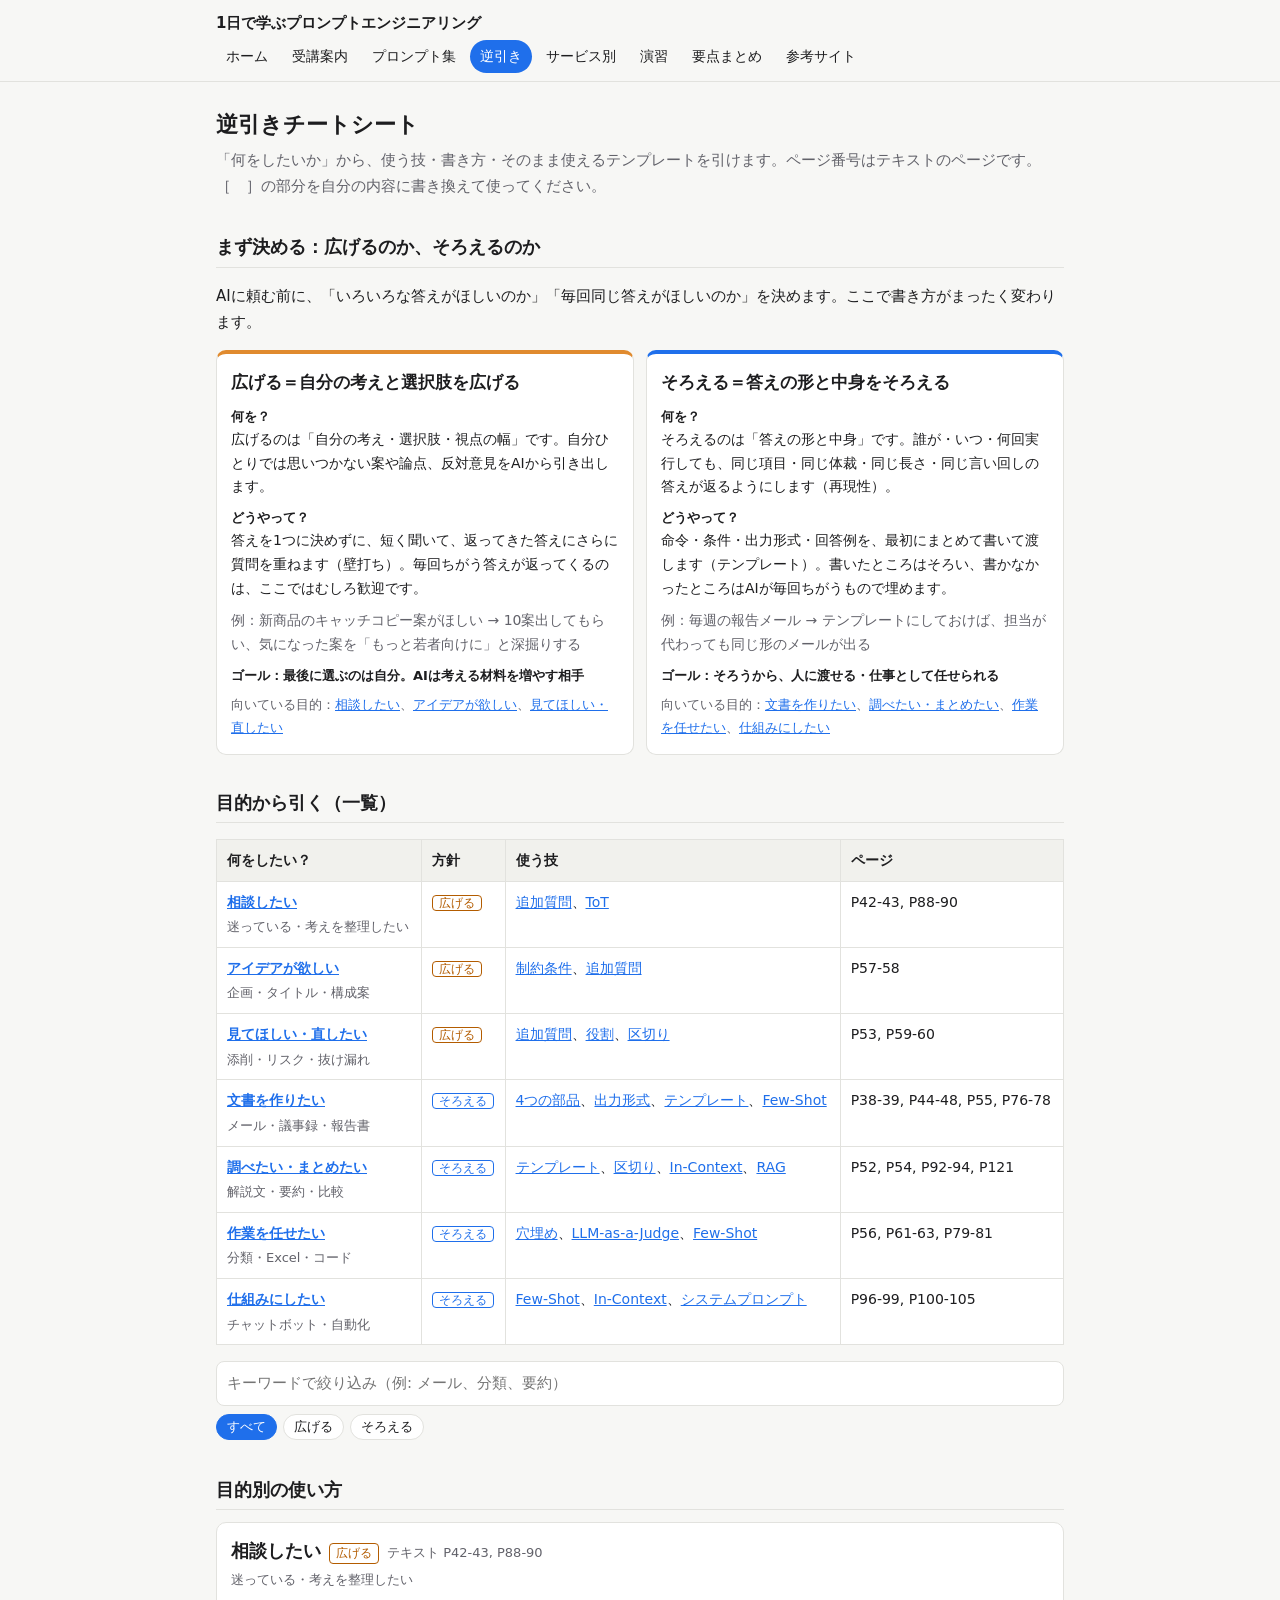
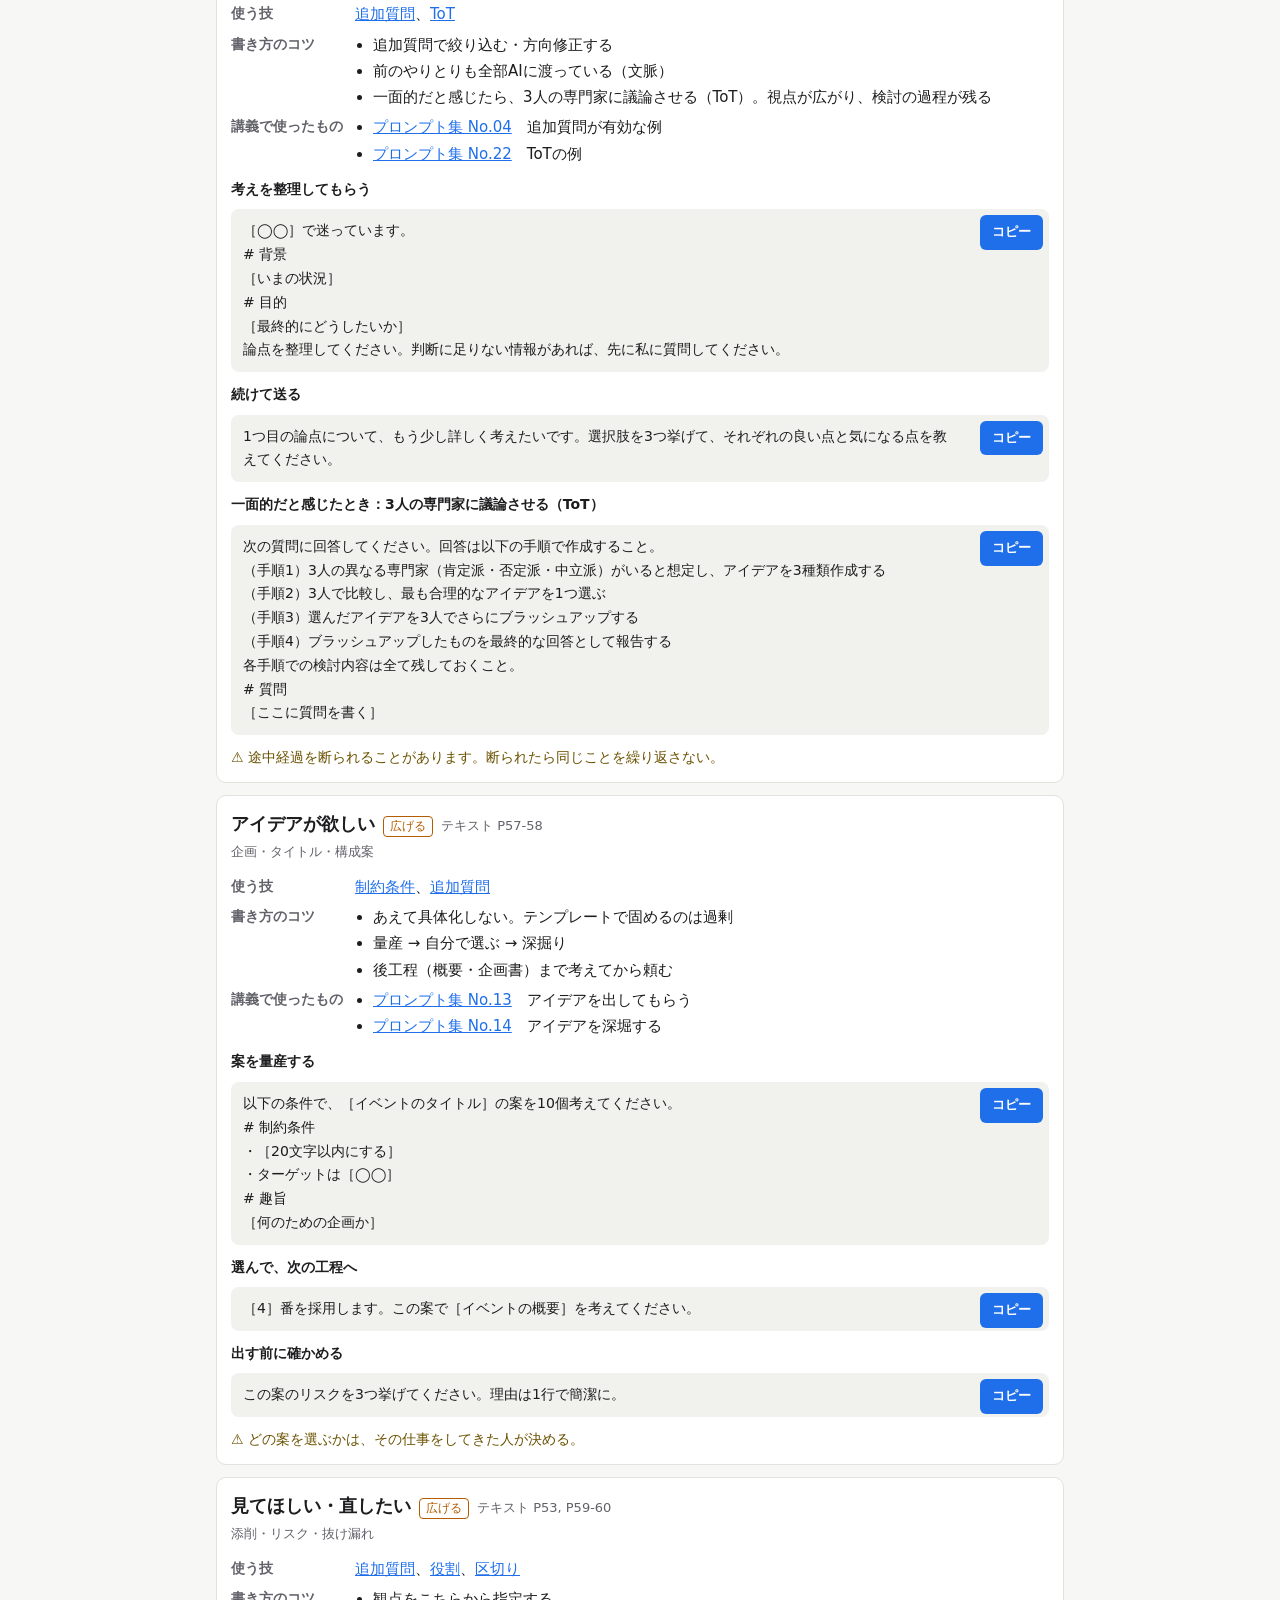
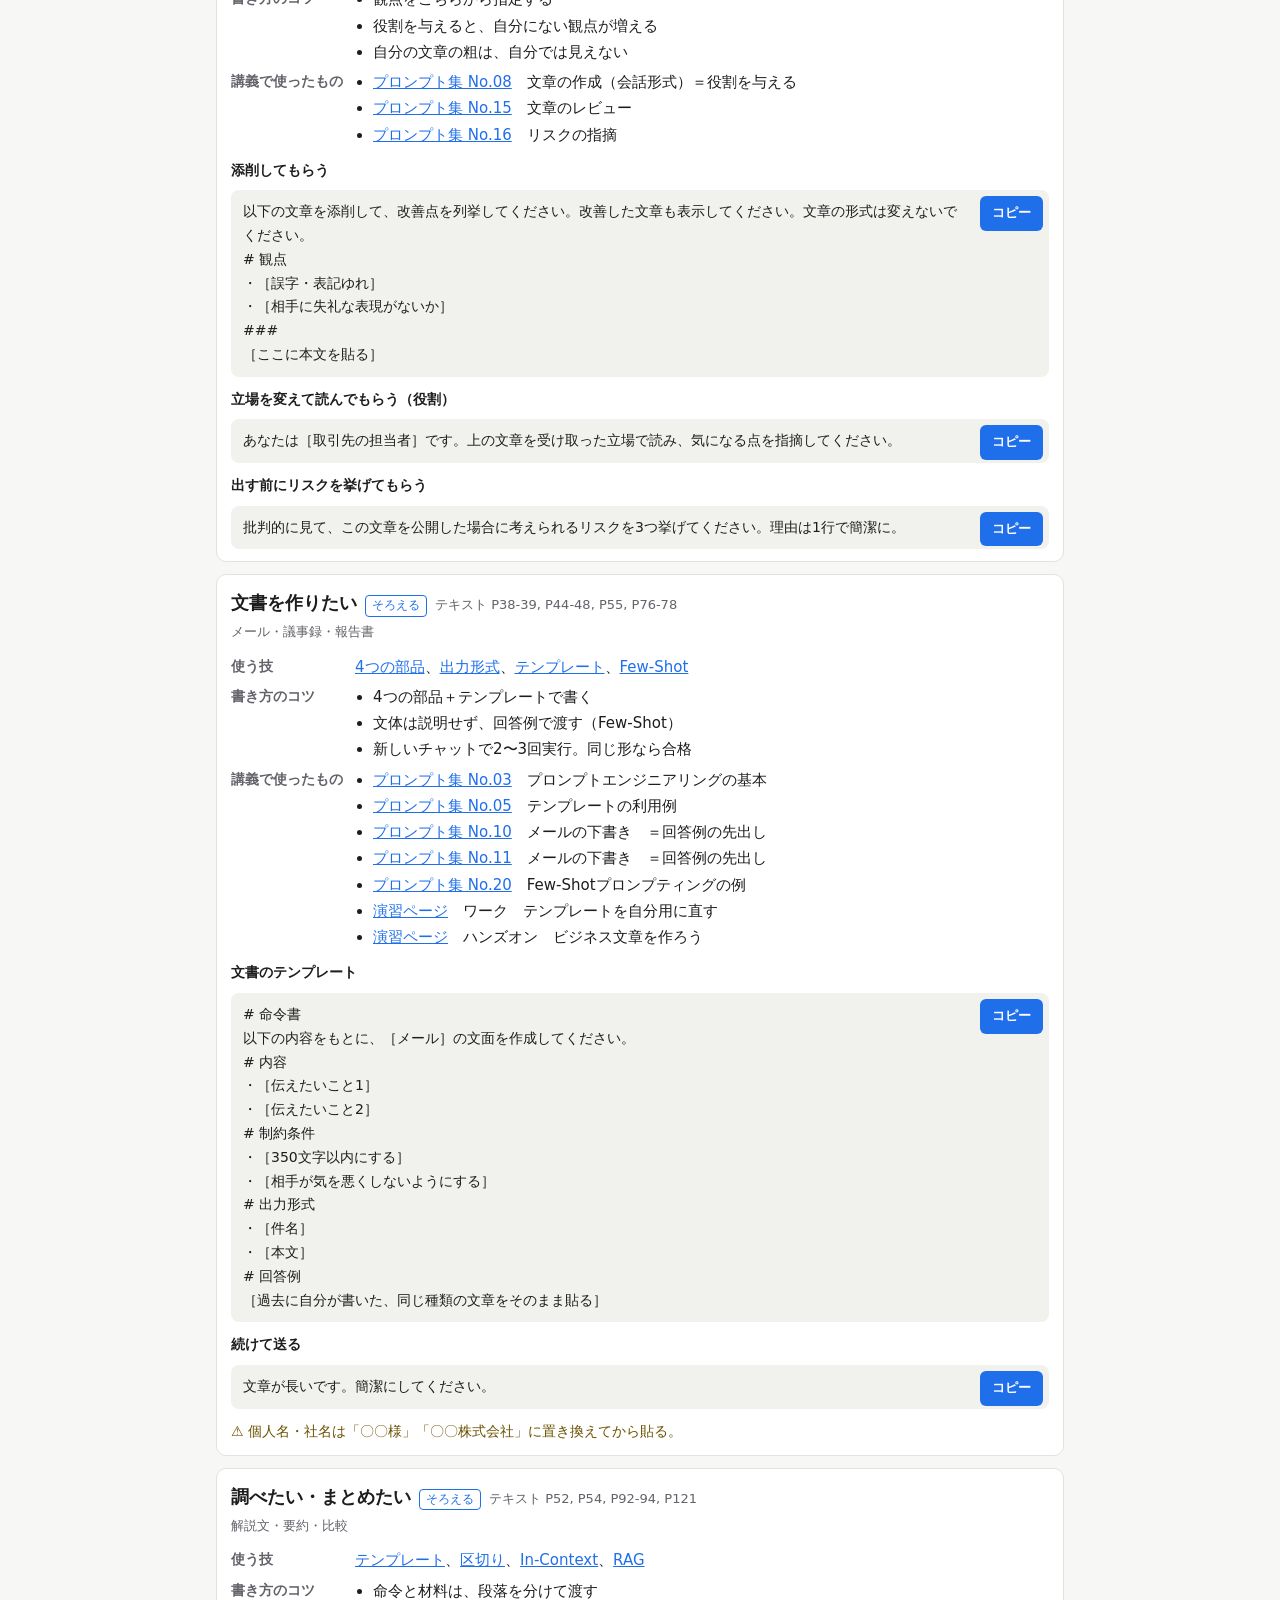
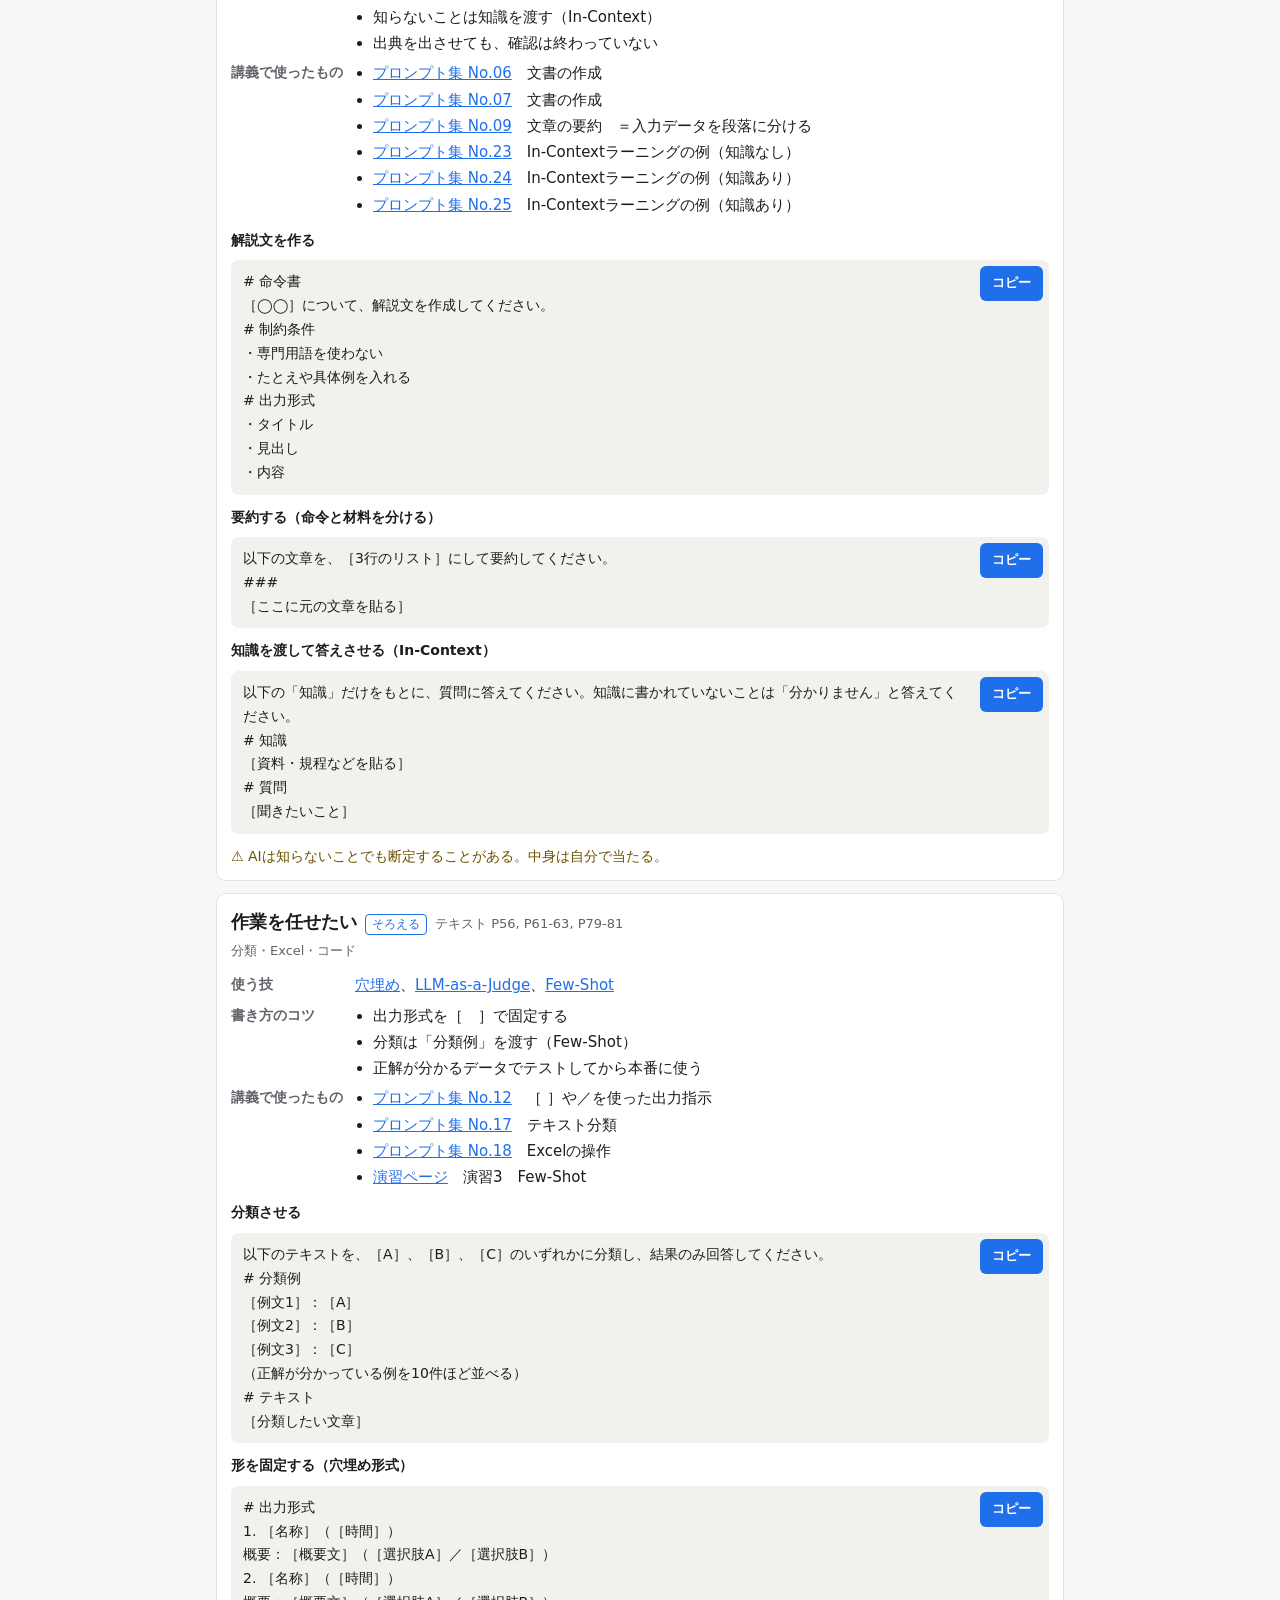
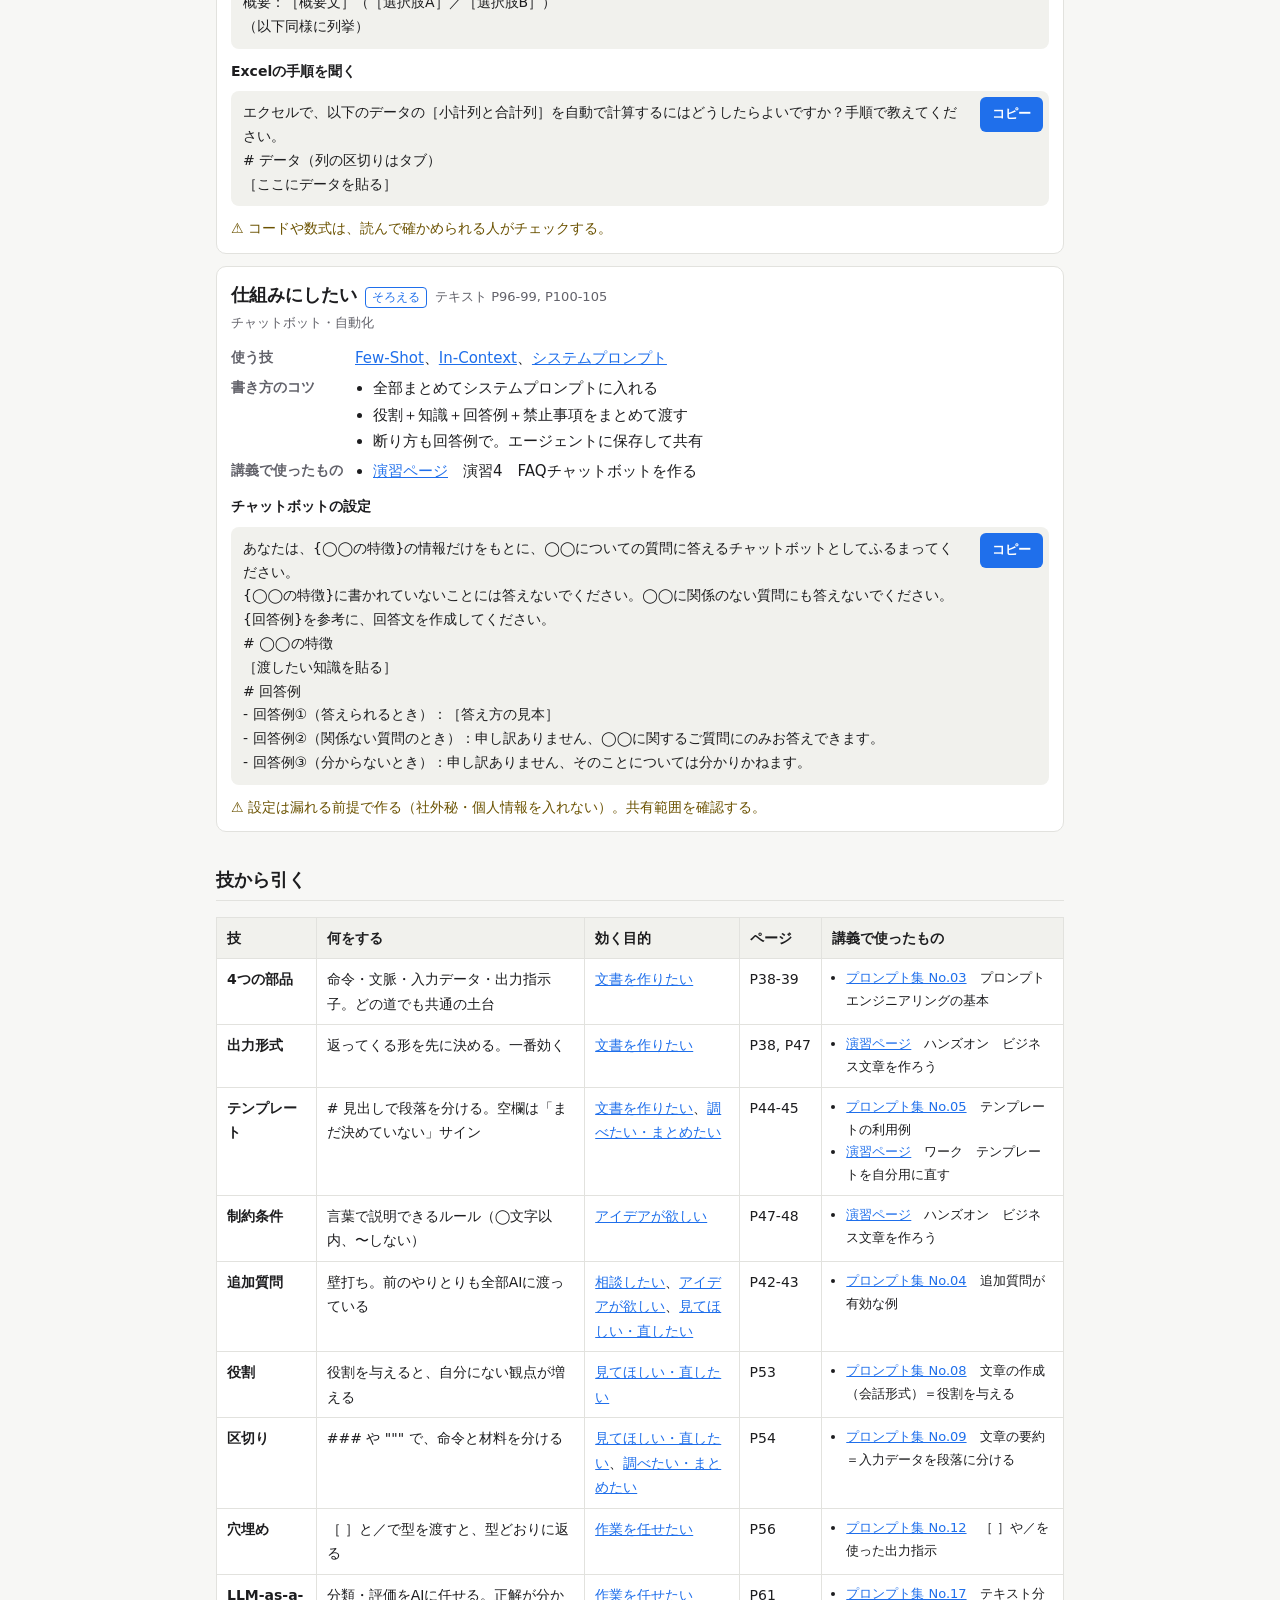
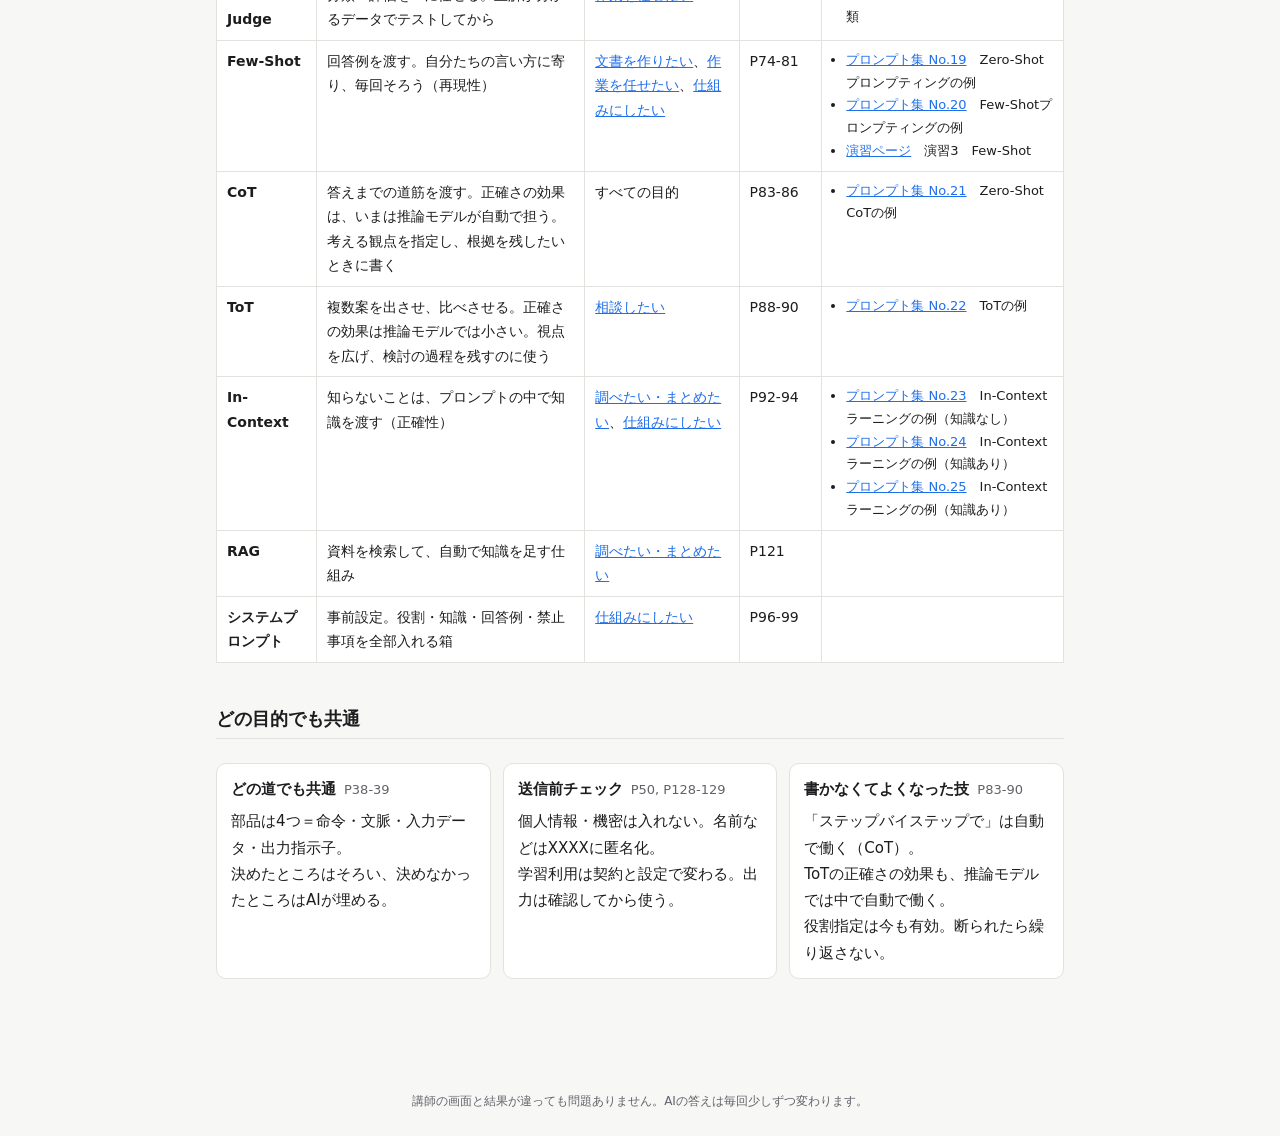
==== commit 9b3a9c43: "サービス別ガイドを追加（設定を保存する機能と資料を渡すやり方を、無料・有料別に画面付きで） Co-Authored-By: Claude Opus 5.5 <noreply@anthropic.com" ====
--- a/docs/cheatsheet.html
+++ b/docs/cheatsheet.html
@@ -11,7 +11,7 @@
 <body>
 <header class="site-head"><div class="wrap">
 <a class="brand" href="index.html">1日で学ぶプロンプトエンジニアリング</a>
-<nav class="nav"><a href="index.html">ホーム</a><a href="guide.html">受講案内</a><a href="prompts.html">プロンプト集</a><a href="cheatsheet.html" aria-current=page>逆引き</a><a href="exercises.html">演習</a><a href="summary.html">要点まとめ</a><a href="references.html">参考サイト</a></nav>
+<nav class="nav"><a href="index.html">ホーム</a><a href="guide.html">受講案内</a><a href="prompts.html">プロンプト集</a><a href="cheatsheet.html" aria-current=page>逆引き</a><a href="services.html">サービス別</a><a href="exercises.html">演習</a><a href="summary.html">要点まとめ</a><a href="references.html">参考サイト</a></nav>
 </div></header>
 <main><div class="wrap">
 <h1>逆引きチートシート</h1><p class="lead">「何をしたいか」から、使う技・書き方・そのまま使えるテンプレートを引けます。ページ番号はテキストのページです。［　］の部分を自分の内容に書き換えて使ってください。</p><h2>まず決める：広げるのか、そろえるのか</h2><p>AIに頼む前に、「いろいろな答えがほしいのか」「毎回同じ答えがほしいのか」を決めます。ここで書き方がまったく変わります。</p><div class="grid"><div class="tile mode-wide"><b>広げる＝自分の考えと選択肢を広げる</b><p class="mode-p"><strong>何を？</strong>広げるのは「自分の考え・選択肢・視点の幅」です。自分ひとりでは思いつかない案や論点、反対意見をAIから引き出します。</p><p class="mode-p"><strong>どうやって？</strong>答えを1つに決めずに、短く聞いて、返ってきた答えにさらに質問を重ねます（壁打ち）。毎回ちがう答えが返ってくるのは、ここではむしろ歓迎です。</p><p class="mode-p sub">例：新商品のキャッチコピー案がほしい → 10案出してもらい、気になった案を「もっと若者向けに」と深掘りする</p><p class="mode-p"><strong>ゴール：最後に選ぶのは自分。AIは考える材料を増やす相手</strong></p><div class="sub" style="margin-top:6px">向いている目的：<a href="#consult">相談したい</a>、<a href="#idea">アイデアが欲しい</a>、<a href="#review">見てほしい・直したい</a></div></div><div class="tile mode-same"><b>そろえる＝答えの形と中身をそろえる</b><p class="mode-p"><strong>何を？</strong>そろえるのは「答えの形と中身」です。誰が・いつ・何回実行しても、同じ項目・同じ体裁・同じ長さ・同じ言い回しの答えが返るようにします（再現性）。</p><p class="mode-p"><strong>どうやって？</strong>命令・条件・出力形式・回答例を、最初にまとめて書いて渡します（テンプレート）。書いたところはそろい、書かなかったところはAIが毎回ちがうもので埋めます。</p><p class="mode-p sub">例：毎週の報告メール → テンプレートにしておけば、担当が代わっても同じ形のメールが出る</p><p class="mode-p"><strong>ゴール：そろうから、人に渡せる・仕事として任せられる</strong></p><div class="sub" style="margin-top:6px">向いている目的：<a href="#write">文書を作りたい</a>、<a href="#research">調べたい・まとめたい</a>、<a href="#task">作業を任せたい</a>、<a href="#system">仕組みにしたい</a></div></div></div><h2>目的から引く（一覧）</h2><div class="tbl-wrap"><table class="tbl idx"><thead><tr><th>何をしたい？</th><th>方針</th><th>使う技</th><th>ページ</th></tr></thead><tbody><tr><td><a href="#consult"><b>相談したい</b></a><br><span class="sub">迷っている・考えを整理したい</span></td><td data-l="方針"><span class="tag mode-tag-wide">広げる</span></td><td data-l="使う技"><a href="#skill-4">追加質問</a>、<a href="#skill-11">ToT</a></td><td data-l="ページ" class="nowrap">P42-43, P88-90</td></tr><tr><td><a href="#idea"><b>アイデアが欲しい</b></a><br><span class="sub">企画・タイトル・構成案</span></td><td data-l="方針"><span class="tag mode-tag-wide">広げる</span></td><td data-l="使う技"><a href="#skill-3">制約条件</a>、<a href="#skill-4">追加質問</a></td><td data-l="ページ" class="nowrap">P57-58</td></tr><tr><td><a href="#review"><b>見てほしい・直したい</b></a><br><span class="sub">添削・リスク・抜け漏れ</span></td><td data-l="方針"><span class="tag mode-tag-wide">広げる</span></td><td data-l="使う技"><a href="#skill-4">追加質問</a>、<a href="#skill-5">役割</a>、<a href="#skill-6">区切り</a></td><td data-l="ページ" class="nowrap">P53, P59-60</td></tr><tr><td><a href="#write"><b>文書を作りたい</b></a><br><span class="sub">メール・議事録・報告書</span></td><td data-l="方針"><span class="tag mode-tag-same">そろえる</span></td><td data-l="使う技"><a href="#skill-0">4つの部品</a>、<a href="#skill-1">出力形式</a>、<a href="#skill-2">テンプレート</a>、<a href="#skill-9">Few-Shot</a></td><td data-l="ページ" class="nowrap">P38-39, P44-48, P55, P76-78</td></tr><tr><td><a href="#research"><b>調べたい・まとめたい</b></a><br><span class="sub">解説文・要約・比較</span></td><td data-l="方針"><span class="tag mode-tag-same">そろえる</span></td><td data-l="使う技"><a href="#skill-2">テンプレート</a>、<a href="#skill-6">区切り</a>、<a href="#skill-12">In-Context</a>、<a href="#skill-13">RAG</a></td><td data-l="ページ" class="nowrap">P52, P54, P92-94, P121</td></tr><tr><td><a href="#task"><b>作業を任せたい</b></a><br><span class="sub">分類・Excel・コード</span></td><td data-l="方針"><span class="tag mode-tag-same">そろえる</span></td><td data-l="使う技"><a href="#skill-7">穴埋め</a>、<a href="#skill-8">LLM-as-a-Judge</a>、<a href="#skill-9">Few-Shot</a></td><td data-l="ページ" class="nowrap">P56, P61-63, P79-81</td></tr><tr><td><a href="#system"><b>仕組みにしたい</b></a><br><span class="sub">チャットボット・自動化</span></td><td data-l="方針"><span class="tag mode-tag-same">そろえる</span></td><td data-l="使う技"><a href="#skill-9">Few-Shot</a>、<a href="#skill-12">In-Context</a>、<a href="#skill-14">システムプロンプト</a></td><td data-l="ページ" class="nowrap">P96-99, P100-105</td></tr></tbody></table></div><div class="toolbar"><input type="search" id="q" placeholder="キーワードで絞り込み（例: メール、分類、要約）" aria-label="検索"></div><div class="chips"><button class="chip" type="button" aria-pressed="true" data-ch="">すべて</button><button class="chip" type="button" aria-pressed="false" data-ch="広げる">広げる</button><button class="chip" type="button" aria-pressed="false" data-ch="そろえる">そろえる</button></div><section data-filter-group><h2>目的別の使い方</h2><section class="card purpose" id="consult" data-filter-item data-no="0" data-ch="広げる" data-search="相談したい 迷っている・考えを整理したい 追加質問 tot 追加質問で絞り込む・方向修正する 前のやりとりも全部aiに渡っている（文脈） 一面的だと感じたら、3人の専門家に議論させる（tot）。視点が広がり、検討の過程が残る ［◯◯］で迷っています。
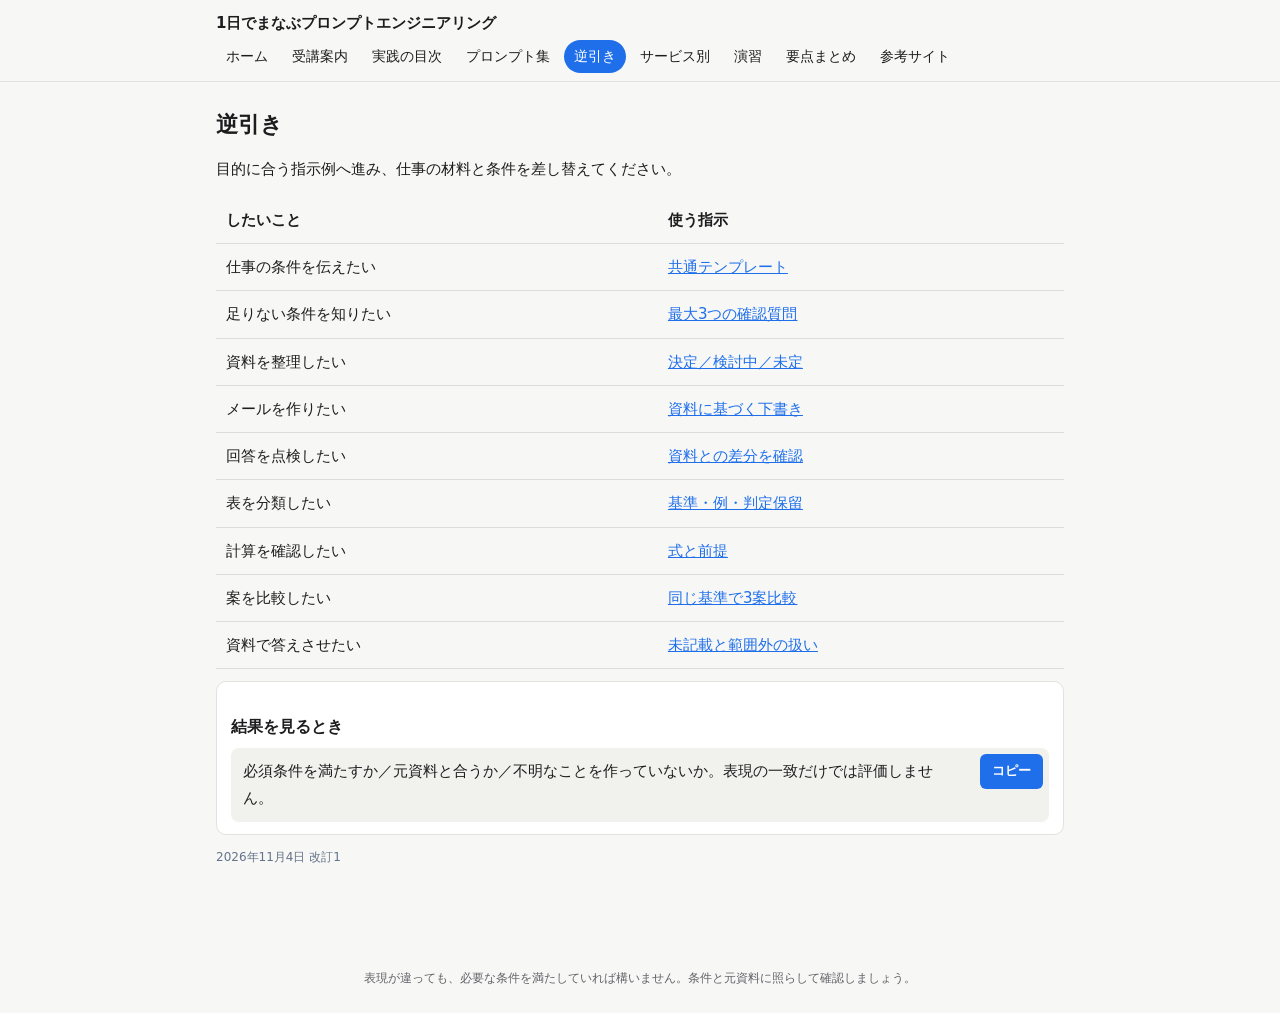
==== commit 031a4ebf: "教材改訂1に同期：演習・確認基準・共通チャット手順を整理" ====
--- a/docs/cheatsheet.html
+++ b/docs/cheatsheet.html
@@ -1,166 +1,12 @@
-<!DOCTYPE html>
-<html lang="ja">
-<head>
-<meta charset="utf-8">
-<meta name="viewport" content="width=device-width, initial-scale=1">
-<title>逆引きチートシート｜1日で学ぶプロンプトエンジニアリング</title>
-<meta name="description" content="目的から、プロンプトの技・書き方・テンプレート・テキストのページを逆引きできる一覧">
-<meta name="release-source" content="https://api.github.com/repos/trainocateteacher-stack/prompt-engineering-1day/contents/release.json https://raw.githubusercontent.com/trainocateteacher-stack/prompt-engineering-1day/main/release.json">
+<!doctype html>
+<html lang="ja"><head><meta charset="utf-8"><meta name="viewport" content="width=device-width,initial-scale=1">
+<title>逆引き｜1日でまなぶプロンプトエンジニアリング</title>
+<meta name="description" content="通常チャットで、指示・確認・改善を練習する受講者用資料">
+<meta name="course-revision" content="2026-11-04-r1">
+<meta name="release-source" content="https://api.github.com/repos/trainocateteacher-stack/prompt-engineering-1day/contents/release.json https://raw.githubusercontent.com/trainocateteacher-stack/prompt-engineering-1day/main/release.json release.json">
 <link rel="stylesheet" href="assets/style.css">
-</head>
-<body>
-<header class="site-head"><div class="wrap">
-<a class="brand" href="index.html">1日で学ぶプロンプトエンジニアリング</a>
-<nav class="nav"><a href="index.html">ホーム</a><a href="guide.html">受講案内</a><a href="prompts.html">プロンプト集</a><a href="cheatsheet.html" aria-current=page>逆引き</a><a href="services.html">サービス別</a><a href="exercises.html">演習</a><a href="summary.html">要点まとめ</a><a href="references.html">参考サイト</a></nav>
-</div></header>
-<main><div class="wrap">
-<h1>逆引きチートシート</h1><p class="lead">「何をしたいか」から、使う技・書き方・そのまま使えるテンプレートを引けます。ページ番号はテキストのページです。［　］の部分を自分の内容に書き換えて使ってください。</p><h2>まず決める：広げるのか、そろえるのか</h2><p>AIに頼む前に、「いろいろな答えがほしいのか」「毎回同じ答えがほしいのか」を決めます。ここで書き方がまったく変わります。</p><div class="grid"><div class="tile mode-wide"><b>広げる＝自分の考えと選択肢を広げる</b><p class="mode-p"><strong>何を？</strong>広げるのは「自分の考え・選択肢・視点の幅」です。自分ひとりでは思いつかない案や論点、反対意見をAIから引き出します。</p><p class="mode-p"><strong>どうやって？</strong>答えを1つに決めずに、短く聞いて、返ってきた答えにさらに質問を重ねます（壁打ち）。毎回ちがう答えが返ってくるのは、ここではむしろ歓迎です。</p><p class="mode-p sub">例：新商品のキャッチコピー案がほしい → 10案出してもらい、気になった案を「もっと若者向けに」と深掘りする</p><p class="mode-p"><strong>ゴール：最後に選ぶのは自分。AIは考える材料を増やす相手</strong></p><div class="sub" style="margin-top:6px">向いている目的：<a href="#consult">相談したい</a>、<a href="#idea">アイデアが欲しい</a>、<a href="#review">見てほしい・直したい</a></div></div><div class="tile mode-same"><b>そろえる＝答えの形と中身をそろえる</b><p class="mode-p"><strong>何を？</strong>そろえるのは「答えの形と中身」です。誰が・いつ・何回実行しても、同じ項目・同じ体裁・同じ長さ・同じ言い回しの答えが返るようにします（再現性）。</p><p class="mode-p"><strong>どうやって？</strong>命令・条件・出力形式・回答例を、最初にまとめて書いて渡します（テンプレート）。書いたところはそろい、書かなかったところはAIが毎回ちがうもので埋めます。</p><p class="mode-p sub">例：毎週の報告メール → テンプレートにしておけば、担当が代わっても同じ形のメールが出る</p><p class="mode-p"><strong>ゴール：そろうから、人に渡せる・仕事として任せられる</strong></p><div class="sub" style="margin-top:6px">向いている目的：<a href="#write">文書を作りたい</a>、<a href="#research">調べたい・まとめたい</a>、<a href="#task">作業を任せたい</a>、<a href="#system">仕組みにしたい</a></div></div></div><h2>目的から引く（一覧）</h2><div class="tbl-wrap"><table class="tbl idx"><thead><tr><th>何をしたい？</th><th>方針</th><th>使う技</th><th>ページ</th></tr></thead><tbody><tr><td><a href="#consult"><b>相談したい</b></a><br><span class="sub">迷っている・考えを整理したい</span></td><td data-l="方針"><span class="tag mode-tag-wide">広げる</span></td><td data-l="使う技"><a href="#skill-4">追加質問</a>、<a href="#skill-11">ToT</a></td><td data-l="ページ" class="nowrap">P42-43, P88-90</td></tr><tr><td><a href="#idea"><b>アイデアが欲しい</b></a><br><span class="sub">企画・タイトル・構成案</span></td><td data-l="方針"><span class="tag mode-tag-wide">広げる</span></td><td data-l="使う技"><a href="#skill-3">制約条件</a>、<a href="#skill-4">追加質問</a></td><td data-l="ページ" class="nowrap">P57-58</td></tr><tr><td><a href="#review"><b>見てほしい・直したい</b></a><br><span class="sub">添削・リスク・抜け漏れ</span></td><td data-l="方針"><span class="tag mode-tag-wide">広げる</span></td><td data-l="使う技"><a href="#skill-4">追加質問</a>、<a href="#skill-5">役割</a>、<a href="#skill-6">区切り</a></td><td data-l="ページ" class="nowrap">P53, P59-60</td></tr><tr><td><a href="#write"><b>文書を作りたい</b></a><br><span class="sub">メール・議事録・報告書</span></td><td data-l="方針"><span class="tag mode-tag-same">そろえる</span></td><td data-l="使う技"><a href="#skill-0">4つの部品</a>、<a href="#skill-1">出力形式</a>、<a href="#skill-2">テンプレート</a>、<a href="#skill-9">Few-Shot</a></td><td data-l="ページ" class="nowrap">P38-39, P44-48, P55, P76-78</td></tr><tr><td><a href="#research"><b>調べたい・まとめたい</b></a><br><span class="sub">解説文・要約・比較</span></td><td data-l="方針"><span class="tag mode-tag-same">そろえる</span></td><td data-l="使う技"><a href="#skill-2">テンプレート</a>、<a href="#skill-6">区切り</a>、<a href="#skill-12">In-Context</a>、<a href="#skill-13">RAG</a></td><td data-l="ページ" class="nowrap">P52, P54, P92-94, P121</td></tr><tr><td><a href="#task"><b>作業を任せたい</b></a><br><span class="sub">分類・Excel・コード</span></td><td data-l="方針"><span class="tag mode-tag-same">そろえる</span></td><td data-l="使う技"><a href="#skill-7">穴埋め</a>、<a href="#skill-8">LLM-as-a-Judge</a>、<a href="#skill-9">Few-Shot</a></td><td data-l="ページ" class="nowrap">P56, P61-63, P79-81</td></tr><tr><td><a href="#system"><b>仕組みにしたい</b></a><br><span class="sub">チャットボット・自動化</span></td><td data-l="方針"><span class="tag mode-tag-same">そろえる</span></td><td data-l="使う技"><a href="#skill-9">Few-Shot</a>、<a href="#skill-12">In-Context</a>、<a href="#skill-14">システムプロンプト</a></td><td data-l="ページ" class="nowrap">P96-99, P100-105</td></tr></tbody></table></div><div class="toolbar"><input type="search" id="q" placeholder="キーワードで絞り込み（例: メール、分類、要約）" aria-label="検索"></div><div class="chips"><button class="chip" type="button" aria-pressed="true" data-ch="">すべて</button><button class="chip" type="button" aria-pressed="false" data-ch="広げる">広げる</button><button class="chip" type="button" aria-pressed="false" data-ch="そろえる">そろえる</button></div><section data-filter-group><h2>目的別の使い方</h2><section class="card purpose" id="consult" data-filter-item data-no="0" data-ch="広げる" data-search="相談したい 迷っている・考えを整理したい 追加質問 tot 追加質問で絞り込む・方向修正する 前のやりとりも全部aiに渡っている（文脈） 一面的だと感じたら、3人の専門家に議論させる（tot）。視点が広がり、検討の過程が残る ［◯◯］で迷っています。
-# 背景
-［いまの状況］
-# 目的
-［最終的にどうしたいか］
-論点を整理してください。判断に足りない情報があれば、先に私に質問してください。 1つ目の論点について、もう少し詳しく考えたいです。選択肢を3つ挙げて、それぞれの良い点と気になる点を教えてください。 次の質問に回答してください。回答は以下の手順で作成すること。
-（手順1）3人の異なる専門家（肯定派・否定派・中立派）がいると想定し、アイデアを3種類作成する
-（手順2）3人で比較し、最も合理的なアイデアを1つ選ぶ
-（手順3）選んだアイデアを3人でさらにブラッシュアップする
-（手順4）ブラッシュアップしたものを最終的な回答として報告する
-各手順での検討内容は全て残しておくこと。
-# 質問
-［ここに質問を書く］ 考えを整理してもらう 続けて送る 一面的だと感じたとき：3人の専門家に議論させる（tot）"><div class="meta"><span class="ttl" style="font-size:18px">相談したい</span><span class="tag mode-tag-wide">広げる</span><span class="pg">テキスト P42-43, P88-90</span></div><div class="sub">迷っている・考えを整理したい</div><dl class="kv"><dt>使う技</dt><dd><a href="#skill-4">追加質問</a>、<a href="#skill-11">ToT</a></dd><dt>書き方のコツ</dt><dd><ul><li>追加質問で絞り込む・方向修正する</li><li>前のやりとりも全部AIに渡っている（文脈）</li><li>一面的だと感じたら、3人の専門家に議論させる（ToT）。視点が広がり、検討の過程が残る</li></ul></dd><dt>講義で使ったもの</dt><dd><ul><li><a href="prompts.html#n4">プロンプト集 No.04</a>　追加質問が有効な例</li><li><a href="prompts.html#n22">プロンプト集 No.22</a>　ToTの例</li></ul></dd></dl><div class="tpl"><div class="tpl-name">考えを整理してもらう</div><div class="box"><pre>［◯◯］で迷っています。
-# 背景
-［いまの状況］
-# 目的
-［最終的にどうしたいか］
-論点を整理してください。判断に足りない情報があれば、先に私に質問してください。</pre><button class="copy" type="button">コピー</button></div></div><div class="tpl"><div class="tpl-name">続けて送る</div><div class="box"><pre>1つ目の論点について、もう少し詳しく考えたいです。選択肢を3つ挙げて、それぞれの良い点と気になる点を教えてください。</pre><button class="copy" type="button">コピー</button></div></div><div class="tpl"><div class="tpl-name">一面的だと感じたとき：3人の専門家に議論させる（ToT）</div><div class="box"><pre>次の質問に回答してください。回答は以下の手順で作成すること。
-（手順1）3人の異なる専門家（肯定派・否定派・中立派）がいると想定し、アイデアを3種類作成する
-（手順2）3人で比較し、最も合理的なアイデアを1つ選ぶ
-（手順3）選んだアイデアを3人でさらにブラッシュアップする
-（手順4）ブラッシュアップしたものを最終的な回答として報告する
-各手順での検討内容は全て残しておくこと。
-# 質問
-［ここに質問を書く］</pre><button class="copy" type="button">コピー</button></div></div><p class="caution">⚠ 途中経過を断られることがあります。断られたら同じことを繰り返さない。</p></section><section class="card purpose" id="idea" data-filter-item data-no="0" data-ch="広げる" data-search="アイデアが欲しい 企画・タイトル・構成案 追加質問 制約条件 あえて具体化しない。テンプレートで固めるのは過剰 量産 → 自分で選ぶ → 深掘り 後工程（概要・企画書）まで考えてから頼む 以下の条件で、［イベントのタイトル］の案を10個考えてください。
-# 制約条件
-・［20文字以内にする］
-・ターゲットは［◯◯］
-# 趣旨
-［何のための企画か］ ［4］番を採用します。この案で［イベントの概要］を考えてください。 この案のリスクを3つ挙げてください。理由は1行で簡潔に。 案を量産する 選んで、次の工程へ 出す前に確かめる"><div class="meta"><span class="ttl" style="font-size:18px">アイデアが欲しい</span><span class="tag mode-tag-wide">広げる</span><span class="pg">テキスト P57-58</span></div><div class="sub">企画・タイトル・構成案</div><dl class="kv"><dt>使う技</dt><dd><a href="#skill-3">制約条件</a>、<a href="#skill-4">追加質問</a></dd><dt>書き方のコツ</dt><dd><ul><li>あえて具体化しない。テンプレートで固めるのは過剰</li><li>量産 → 自分で選ぶ → 深掘り</li><li>後工程（概要・企画書）まで考えてから頼む</li></ul></dd><dt>講義で使ったもの</dt><dd><ul><li><a href="prompts.html#n13">プロンプト集 No.13</a>　アイデアを出してもらう</li><li><a href="prompts.html#n14">プロンプト集 No.14</a>　アイデアを深堀する</li></ul></dd></dl><div class="tpl"><div class="tpl-name">案を量産する</div><div class="box"><pre>以下の条件で、［イベントのタイトル］の案を10個考えてください。
-# 制約条件
-・［20文字以内にする］
-・ターゲットは［◯◯］
-# 趣旨
-［何のための企画か］</pre><button class="copy" type="button">コピー</button></div></div><div class="tpl"><div class="tpl-name">選んで、次の工程へ</div><div class="box"><pre>［4］番を採用します。この案で［イベントの概要］を考えてください。</pre><button class="copy" type="button">コピー</button></div></div><div class="tpl"><div class="tpl-name">出す前に確かめる</div><div class="box"><pre>この案のリスクを3つ挙げてください。理由は1行で簡潔に。</pre><button class="copy" type="button">コピー</button></div></div><p class="caution">⚠ どの案を選ぶかは、その仕事をしてきた人が決める。</p></section><section class="card purpose" id="review" data-filter-item data-no="0" data-ch="広げる" data-search="見てほしい・直したい 添削・リスク・抜け漏れ 役割 区切り 追加質問 観点をこちらから指定する 役割を与えると、自分にない観点が増える 自分の文章の粗は、自分では見えない 以下の文章を添削して、改善点を列挙してください。改善した文章も表示してください。文章の形式は変えないでください。
-# 観点
-・［誤字・表記ゆれ］
-・［相手に失礼な表現がないか］
-###
-［ここに本文を貼る］ あなたは［取引先の担当者］です。上の文章を受け取った立場で読み、気になる点を指摘してください。 批判的に見て、この文章を公開した場合に考えられるリスクを3つ挙げてください。理由は1行で簡潔に。 添削してもらう 立場を変えて読んでもらう（役割） 出す前にリスクを挙げてもらう"><div class="meta"><span class="ttl" style="font-size:18px">見てほしい・直したい</span><span class="tag mode-tag-wide">広げる</span><span class="pg">テキスト P53, P59-60</span></div><div class="sub">添削・リスク・抜け漏れ</div><dl class="kv"><dt>使う技</dt><dd><a href="#skill-4">追加質問</a>、<a href="#skill-5">役割</a>、<a href="#skill-6">区切り</a></dd><dt>書き方のコツ</dt><dd><ul><li>観点をこちらから指定する</li><li>役割を与えると、自分にない観点が増える</li><li>自分の文章の粗は、自分では見えない</li></ul></dd><dt>講義で使ったもの</dt><dd><ul><li><a href="prompts.html#n8">プロンプト集 No.08</a>　文章の作成（会話形式）＝役割を与える</li><li><a href="prompts.html#n15">プロンプト集 No.15</a>　文章のレビュー</li><li><a href="prompts.html#n16">プロンプト集 No.16</a>　リスクの指摘</li></ul></dd></dl><div class="tpl"><div class="tpl-name">添削してもらう</div><div class="box"><pre>以下の文章を添削して、改善点を列挙してください。改善した文章も表示してください。文章の形式は変えないでください。
-# 観点
-・［誤字・表記ゆれ］
-・［相手に失礼な表現がないか］
-###
-［ここに本文を貼る］</pre><button class="copy" type="button">コピー</button></div></div><div class="tpl"><div class="tpl-name">立場を変えて読んでもらう（役割）</div><div class="box"><pre>あなたは［取引先の担当者］です。上の文章を受け取った立場で読み、気になる点を指摘してください。</pre><button class="copy" type="button">コピー</button></div></div><div class="tpl"><div class="tpl-name">出す前にリスクを挙げてもらう</div><div class="box"><pre>批判的に見て、この文章を公開した場合に考えられるリスクを3つ挙げてください。理由は1行で簡潔に。</pre><button class="copy" type="button">コピー</button></div></div></section><section class="card purpose" id="write" data-filter-item data-no="0" data-ch="そろえる" data-search="文書を作りたい メール・議事録・報告書 4つの部品 テンプレート 出力形式 few-shot 4つの部品＋テンプレートで書く 文体は説明せず、回答例で渡す（few-shot） 新しいチャットで2〜3回実行。同じ形なら合格 # 命令書
-以下の内容をもとに、［メール］の文面を作成してください。
-# 内容
-・［伝えたいこと1］
-・［伝えたいこと2］
-# 制約条件
-・［350文字以内にする］
-・［相手が気を悪くしないようにする］
-# 出力形式
-・［件名］
-・［本文］
-# 回答例
-［過去に自分が書いた、同じ種類の文章をそのまま貼る］ 文章が長いです。簡潔にしてください。 文書のテンプレート 続けて送る"><div class="meta"><span class="ttl" style="font-size:18px">文書を作りたい</span><span class="tag mode-tag-same">そろえる</span><span class="pg">テキスト P38-39, P44-48, P55, P76-78</span></div><div class="sub">メール・議事録・報告書</div><dl class="kv"><dt>使う技</dt><dd><a href="#skill-0">4つの部品</a>、<a href="#skill-1">出力形式</a>、<a href="#skill-2">テンプレート</a>、<a href="#skill-9">Few-Shot</a></dd><dt>書き方のコツ</dt><dd><ul><li>4つの部品＋テンプレートで書く</li><li>文体は説明せず、回答例で渡す（Few-Shot）</li><li>新しいチャットで2〜3回実行。同じ形なら合格</li></ul></dd><dt>講義で使ったもの</dt><dd><ul><li><a href="prompts.html#n3">プロンプト集 No.03</a>　プロンプトエンジニアリングの基本</li><li><a href="prompts.html#n5">プロンプト集 No.05</a>　テンプレートの利用例</li><li><a href="prompts.html#n10">プロンプト集 No.10</a>　メールの下書き　＝回答例の先出し</li><li><a href="prompts.html#n11">プロンプト集 No.11</a>　メールの下書き　＝回答例の先出し</li><li><a href="prompts.html#n20">プロンプト集 No.20</a>　Few-Shotプロンプティングの例</li><li><a href="exercises.html#ex-d">演習ページ</a>　ワーク　テンプレートを自分用に直す</li><li><a href="exercises.html#ex-e">演習ページ</a>　ハンズオン　ビジネス文章を作ろう</li></ul></dd></dl><div class="tpl"><div class="tpl-name">文書のテンプレート</div><div class="box"><pre># 命令書
-以下の内容をもとに、［メール］の文面を作成してください。
-# 内容
-・［伝えたいこと1］
-・［伝えたいこと2］
-# 制約条件
-・［350文字以内にする］
-・［相手が気を悪くしないようにする］
-# 出力形式
-・［件名］
-・［本文］
-# 回答例
-［過去に自分が書いた、同じ種類の文章をそのまま貼る］</pre><button class="copy" type="button">コピー</button></div></div><div class="tpl"><div class="tpl-name">続けて送る</div><div class="box"><pre>文章が長いです。簡潔にしてください。</pre><button class="copy" type="button">コピー</button></div></div><p class="caution">⚠ 個人名・社名は「〇〇様」「〇〇株式会社」に置き換えてから貼る。</p></section><section class="card purpose" id="research" data-filter-item data-no="0" data-ch="そろえる" data-search="調べたい・まとめたい 解説文・要約・比較 区切り テンプレート in-context rag 命令と材料は、段落を分けて渡す 知らないことは知識を渡す（in-context） 出典を出させても、確認は終わっていない # 命令書
-［◯◯］について、解説文を作成してください。
-# 制約条件
-・専門用語を使わない
-・たとえや具体例を入れる
-# 出力形式
-・タイトル
-・見出し
-・内容 以下の文章を、［3行のリスト］にして要約してください。
-###
-［ここに元の文章を貼る］ 以下の「知識」だけをもとに、質問に答えてください。知識に書かれていないことは「分かりません」と答えてください。
-# 知識
-［資料・規程などを貼る］
-# 質問
-［聞きたいこと］ 解説文を作る 要約する（命令と材料を分ける） 知識を渡して答えさせる（in-context）"><div class="meta"><span class="ttl" style="font-size:18px">調べたい・まとめたい</span><span class="tag mode-tag-same">そろえる</span><span class="pg">テキスト P52, P54, P92-94, P121</span></div><div class="sub">解説文・要約・比較</div><dl class="kv"><dt>使う技</dt><dd><a href="#skill-2">テンプレート</a>、<a href="#skill-6">区切り</a>、<a href="#skill-12">In-Context</a>、<a href="#skill-13">RAG</a></dd><dt>書き方のコツ</dt><dd><ul><li>命令と材料は、段落を分けて渡す</li><li>知らないことは知識を渡す（In-Context）</li><li>出典を出させても、確認は終わっていない</li></ul></dd><dt>講義で使ったもの</dt><dd><ul><li><a href="prompts.html#n6">プロンプト集 No.06</a>　文書の作成</li><li><a href="prompts.html#n7">プロンプト集 No.07</a>　文書の作成</li><li><a href="prompts.html#n9">プロンプト集 No.09</a>　文章の要約　＝入力データを段落に分ける</li><li><a href="prompts.html#n23">プロンプト集 No.23</a>　In-Contextラーニングの例（知識なし）</li><li><a href="prompts.html#n24">プロンプト集 No.24</a>　In-Contextラーニングの例（知識あり）</li><li><a href="prompts.html#n25">プロンプト集 No.25</a>　In-Contextラーニングの例（知識あり）</li></ul></dd></dl><div class="tpl"><div class="tpl-name">解説文を作る</div><div class="box"><pre># 命令書
-［◯◯］について、解説文を作成してください。
-# 制約条件
-・専門用語を使わない
-・たとえや具体例を入れる
-# 出力形式
-・タイトル
-・見出し
-・内容</pre><button class="copy" type="button">コピー</button></div></div><div class="tpl"><div class="tpl-name">要約する（命令と材料を分ける）</div><div class="box"><pre>以下の文章を、［3行のリスト］にして要約してください。
-###
-［ここに元の文章を貼る］</pre><button class="copy" type="button">コピー</button></div></div><div class="tpl"><div class="tpl-name">知識を渡して答えさせる（In-Context）</div><div class="box"><pre>以下の「知識」だけをもとに、質問に答えてください。知識に書かれていないことは「分かりません」と答えてください。
-# 知識
-［資料・規程などを貼る］
-# 質問
-［聞きたいこと］</pre><button class="copy" type="button">コピー</button></div></div><p class="caution">⚠ AIは知らないことでも断定することがある。中身は自分で当たる。</p></section><section class="card purpose" id="task" data-filter-item data-no="0" data-ch="そろえる" data-search="作業を任せたい 分類・excel・コード 穴埋め few-shot llm-as-a-judge 出力形式を［　］で固定する 分類は「分類例」を渡す（few-shot） 正解が分かるデータでテストしてから本番に使う 以下のテキストを、［a］、［b］、［c］のいずれかに分類し、結果のみ回答してください。
-# 分類例
-［例文1］：［a］
-［例文2］：［b］
-［例文3］：［c］
-（正解が分かっている例を10件ほど並べる）
-# テキスト
-［分類したい文章］ # 出力形式
-1. ［名称］（［時間］）
-概要：［概要文］（［選択肢a］／［選択肢b］）
-2. ［名称］（［時間］）
-概要：［概要文］（［選択肢a］／［選択肢b］）
-（以下同様に列挙） エクセルで、以下のデータの［小計列と合計列］を自動で計算するにはどうしたらよいですか？手順で教えてください。
-# データ（列の区切りはタブ）
-［ここにデータを貼る］ 分類させる 形を固定する（穴埋め形式） excelの手順を聞く"><div class="meta"><span class="ttl" style="font-size:18px">作業を任せたい</span><span class="tag mode-tag-same">そろえる</span><span class="pg">テキスト P56, P61-63, P79-81</span></div><div class="sub">分類・Excel・コード</div><dl class="kv"><dt>使う技</dt><dd><a href="#skill-7">穴埋め</a>、<a href="#skill-8">LLM-as-a-Judge</a>、<a href="#skill-9">Few-Shot</a></dd><dt>書き方のコツ</dt><dd><ul><li>出力形式を［　］で固定する</li><li>分類は「分類例」を渡す（Few-Shot）</li><li>正解が分かるデータでテストしてから本番に使う</li></ul></dd><dt>講義で使ったもの</dt><dd><ul><li><a href="prompts.html#n12">プロンプト集 No.12</a>　［ ］や／を使った出力指示</li><li><a href="prompts.html#n17">プロンプト集 No.17</a>　テキスト分類</li><li><a href="prompts.html#n18">プロンプト集 No.18</a>　Excelの操作</li><li><a href="exercises.html#ex-3">演習ページ</a>　演習3　Few-Shot</li></ul></dd></dl><div class="tpl"><div class="tpl-name">分類させる</div><div class="box"><pre>以下のテキストを、［A］、［B］、［C］のいずれかに分類し、結果のみ回答してください。
-# 分類例
-［例文1］：［A］
-［例文2］：［B］
-［例文3］：［C］
-（正解が分かっている例を10件ほど並べる）
-# テキスト
-［分類したい文章］</pre><button class="copy" type="button">コピー</button></div></div><div class="tpl"><div class="tpl-name">形を固定する（穴埋め形式）</div><div class="box"><pre># 出力形式
-1. ［名称］（［時間］）
-概要：［概要文］（［選択肢A］／［選択肢B］）
-2. ［名称］（［時間］）
-概要：［概要文］（［選択肢A］／［選択肢B］）
-（以下同様に列挙）</pre><button class="copy" type="button">コピー</button></div></div><div class="tpl"><div class="tpl-name">Excelの手順を聞く</div><div class="box"><pre>エクセルで、以下のデータの［小計列と合計列］を自動で計算するにはどうしたらよいですか？手順で教えてください。
-# データ（列の区切りはタブ）
-［ここにデータを貼る］</pre><button class="copy" type="button">コピー</button></div></div><p class="caution">⚠ コードや数式は、読んで確かめられる人がチェックする。</p></section><section class="card purpose" id="system" data-filter-item data-no="0" data-ch="そろえる" data-search="仕組みにしたい チャットボット・自動化 システムプロンプト in-context few-shot 全部まとめてシステムプロンプトに入れる 役割＋知識＋回答例＋禁止事項をまとめて渡す 断り方も回答例で。エージェントに保存して共有 あなたは、{◯◯の特徴}の情報だけをもとに、◯◯についての質問に答えるチャットボットとしてふるまってください。
-{◯◯の特徴}に書かれていないことには答えないでください。◯◯に関係のない質問にも答えないでください。
-{回答例}を参考に、回答文を作成してください。
-# ◯◯の特徴
-［渡したい知識を貼る］
-# 回答例
-- 回答例①（答えられるとき）：［答え方の見本］
-- 回答例②（関係ない質問のとき）：申し訳ありません、◯◯に関するご質問にのみお答えできます。
-- 回答例③（分からないとき）：申し訳ありません、そのことについては分かりかねます。 チャットボットの設定"><div class="meta"><span class="ttl" style="font-size:18px">仕組みにしたい</span><span class="tag mode-tag-same">そろえる</span><span class="pg">テキスト P96-99, P100-105</span></div><div class="sub">チャットボット・自動化</div><dl class="kv"><dt>使う技</dt><dd><a href="#skill-9">Few-Shot</a>、<a href="#skill-12">In-Context</a>、<a href="#skill-14">システムプロンプト</a></dd><dt>書き方のコツ</dt><dd><ul><li>全部まとめてシステムプロンプトに入れる</li><li>役割＋知識＋回答例＋禁止事項をまとめて渡す</li><li>断り方も回答例で。エージェントに保存して共有</li></ul></dd><dt>講義で使ったもの</dt><dd><ul><li><a href="exercises.html#ex-4">演習ページ</a>　演習4　FAQチャットボットを作る</li></ul></dd></dl><div class="tpl"><div class="tpl-name">チャットボットの設定</div><div class="box"><pre>あなたは、{◯◯の特徴}の情報だけをもとに、◯◯についての質問に答えるチャットボットとしてふるまってください。
-{◯◯の特徴}に書かれていないことには答えないでください。◯◯に関係のない質問にも答えないでください。
-{回答例}を参考に、回答文を作成してください。
-# ◯◯の特徴
-［渡したい知識を貼る］
-# 回答例
-- 回答例①（答えられるとき）：［答え方の見本］
-- 回答例②（関係ない質問のとき）：申し訳ありません、◯◯に関するご質問にのみお答えできます。
-- 回答例③（分からないとき）：申し訳ありません、そのことについては分かりかねます。</pre><button class="copy" type="button">コピー</button></div></div><p class="caution">⚠ 設定は漏れる前提で作る（社外秘・個人情報を入れない）。共有範囲を確認する。</p></section><p id="empty" class="hidden">該当するものがありません。</p></section><h2>技から引く</h2><div class="tbl-wrap"><table class="tbl idx"><thead><tr><th>技</th><th>何をする</th><th>効く目的</th><th>ページ</th><th>講義で使ったもの</th></tr></thead><tbody><tr id="skill-0"><td><b>4つの部品</b></td><td data-l="何をする">命令・文脈・入力データ・出力指示子。どの道でも共通の土台</td><td data-l="効く目的"><a href="#write">文書を作りたい</a></td><td data-l="ページ" class="nowrap">P38-39</td><td data-l="講義で使ったもの" class="rel"><ul><li><a href="prompts.html#n3">プロンプト集 No.03</a>　プロンプトエンジニアリングの基本</li></ul></td></tr><tr id="skill-1"><td><b>出力形式</b></td><td data-l="何をする">返ってくる形を先に決める。一番効く</td><td data-l="効く目的"><a href="#write">文書を作りたい</a></td><td data-l="ページ" class="nowrap">P38, P47</td><td data-l="講義で使ったもの" class="rel"><ul><li><a href="exercises.html#ex-e">演習ページ</a>　ハンズオン　ビジネス文章を作ろう</li></ul></td></tr><tr id="skill-2"><td><b>テンプレート</b></td><td data-l="何をする"># 見出しで段落を分ける。空欄は「まだ決めていない」サイン</td><td data-l="効く目的"><a href="#write">文書を作りたい</a>、<a href="#research">調べたい・まとめたい</a></td><td data-l="ページ" class="nowrap">P44-45</td><td data-l="講義で使ったもの" class="rel"><ul><li><a href="prompts.html#n5">プロンプト集 No.05</a>　テンプレートの利用例</li><li><a href="exercises.html#ex-d">演習ページ</a>　ワーク　テンプレートを自分用に直す</li></ul></td></tr><tr id="skill-3"><td><b>制約条件</b></td><td data-l="何をする">言葉で説明できるルール（◯文字以内、〜しない）</td><td data-l="効く目的"><a href="#idea">アイデアが欲しい</a></td><td data-l="ページ" class="nowrap">P47-48</td><td data-l="講義で使ったもの" class="rel"><ul><li><a href="exercises.html#ex-e">演習ページ</a>　ハンズオン　ビジネス文章を作ろう</li></ul></td></tr><tr id="skill-4"><td><b>追加質問</b></td><td data-l="何をする">壁打ち。前のやりとりも全部AIに渡っている</td><td data-l="効く目的"><a href="#consult">相談したい</a>、<a href="#idea">アイデアが欲しい</a>、<a href="#review">見てほしい・直したい</a></td><td data-l="ページ" class="nowrap">P42-43</td><td data-l="講義で使ったもの" class="rel"><ul><li><a href="prompts.html#n4">プロンプト集 No.04</a>　追加質問が有効な例</li></ul></td></tr><tr id="skill-5"><td><b>役割</b></td><td data-l="何をする">役割を与えると、自分にない観点が増える</td><td data-l="効く目的"><a href="#review">見てほしい・直したい</a></td><td data-l="ページ" class="nowrap">P53</td><td data-l="講義で使ったもの" class="rel"><ul><li><a href="prompts.html#n8">プロンプト集 No.08</a>　文章の作成（会話形式）＝役割を与える</li></ul></td></tr><tr id="skill-6"><td><b>区切り</b></td><td data-l="何をする">### や &quot;&quot;&quot; で、命令と材料を分ける</td><td data-l="効く目的"><a href="#review">見てほしい・直したい</a>、<a href="#research">調べたい・まとめたい</a></td><td data-l="ページ" class="nowrap">P54</td><td data-l="講義で使ったもの" class="rel"><ul><li><a href="prompts.html#n9">プロンプト集 No.09</a>　文章の要約　＝入力データを段落に分ける</li></ul></td></tr><tr id="skill-7"><td><b>穴埋め</b></td><td data-l="何をする">［ ］と／で型を渡すと、型どおりに返る</td><td data-l="効く目的"><a href="#task">作業を任せたい</a></td><td data-l="ページ" class="nowrap">P56</td><td data-l="講義で使ったもの" class="rel"><ul><li><a href="prompts.html#n12">プロンプト集 No.12</a>　［ ］や／を使った出力指示</li></ul></td></tr><tr id="skill-8"><td><b>LLM-as-a-Judge</b></td><td data-l="何をする">分類・評価をAIに任せる。正解が分かるデータでテストしてから</td><td data-l="効く目的"><a href="#task">作業を任せたい</a></td><td data-l="ページ" class="nowrap">P61</td><td data-l="講義で使ったもの" class="rel"><ul><li><a href="prompts.html#n17">プロンプト集 No.17</a>　テキスト分類</li></ul></td></tr><tr id="skill-9"><td><b>Few-Shot</b></td><td data-l="何をする">回答例を渡す。自分たちの言い方に寄り、毎回そろう（再現性）</td><td data-l="効く目的"><a href="#write">文書を作りたい</a>、<a href="#task">作業を任せたい</a>、<a href="#system">仕組みにしたい</a></td><td data-l="ページ" class="nowrap">P74-81</td><td data-l="講義で使ったもの" class="rel"><ul><li><a href="prompts.html#n19">プロンプト集 No.19</a>　Zero-Shotプロンプティングの例</li><li><a href="prompts.html#n20">プロンプト集 No.20</a>　Few-Shotプロンプティングの例</li><li><a href="exercises.html#ex-3">演習ページ</a>　演習3　Few-Shot</li></ul></td></tr><tr id="skill-10"><td><b>CoT</b></td><td data-l="何をする">答えまでの道筋を渡す。正確さの効果は、いまは推論モデルが自動で担う。考える観点を指定し、根拠を残したいときに書く</td><td data-l="効く目的">すべての目的</td><td data-l="ページ" class="nowrap">P83-86</td><td data-l="講義で使ったもの" class="rel"><ul><li><a href="prompts.html#n21">プロンプト集 No.21</a>　Zero-Shot CoTの例</li></ul></td></tr><tr id="skill-11"><td><b>ToT</b></td><td data-l="何をする">複数案を出させ、比べさせる。正確さの効果は推論モデルでは小さい。視点を広げ、検討の過程を残すのに使う</td><td data-l="効く目的"><a href="#consult">相談したい</a></td><td data-l="ページ" class="nowrap">P88-90</td><td data-l="講義で使ったもの" class="rel"><ul><li><a href="prompts.html#n22">プロンプト集 No.22</a>　ToTの例</li></ul></td></tr><tr id="skill-12"><td><b>In-Context</b></td><td data-l="何をする">知らないことは、プロンプトの中で知識を渡す（正確性）</td><td data-l="効く目的"><a href="#research">調べたい・まとめたい</a>、<a href="#system">仕組みにしたい</a></td><td data-l="ページ" class="nowrap">P92-94</td><td data-l="講義で使ったもの" class="rel"><ul><li><a href="prompts.html#n23">プロンプト集 No.23</a>　In-Contextラーニングの例（知識なし）</li><li><a href="prompts.html#n24">プロンプト集 No.24</a>　In-Contextラーニングの例（知識あり）</li><li><a href="prompts.html#n25">プロンプト集 No.25</a>　In-Contextラーニングの例（知識あり）</li></ul></td></tr><tr id="skill-13"><td><b>RAG</b></td><td data-l="何をする">資料を検索して、自動で知識を足す仕組み</td><td data-l="効く目的"><a href="#research">調べたい・まとめたい</a></td><td data-l="ページ" class="nowrap">P121</td><td data-l="講義で使ったもの" class="rel"></td></tr><tr id="skill-14"><td><b>システムプロンプト</b></td><td data-l="何をする">事前設定。役割・知識・回答例・禁止事項を全部入れる箱</td><td data-l="効く目的"><a href="#system">仕組みにしたい</a></td><td data-l="ページ" class="nowrap">P96-99</td><td data-l="講義で使ったもの" class="rel"></td></tr></tbody></table></div><h2>どの目的でも共通</h2><div class="grid"><div class="card"><div class="meta"><span class="ttl">どの道でも共通</span><span class="pg">P38-39</span></div><p style="margin:6px 0 0;white-space:pre-line">部品は4つ＝命令・文脈・入力データ・出力指示子。
-決めたところはそろい、決めなかったところはAIが埋める。</p></div><div class="card"><div class="meta"><span class="ttl">送信前チェック</span><span class="pg">P50, P128-129</span></div><p style="margin:6px 0 0;white-space:pre-line">個人情報・機密は入れない。名前などはXXXXに匿名化。
-学習利用は契約と設定で変わる。出力は確認してから使う。</p></div><div class="card"><div class="meta"><span class="ttl">書かなくてよくなった技</span><span class="pg">P83-90</span></div><p style="margin:6px 0 0;white-space:pre-line">「ステップバイステップで」は自動で働く（CoT）。
-ToTの正確さの効果も、推論モデルでは中で自動で働く。
-役割指定は今も有効。断られたら繰り返さない。</p></div></div>
-</div></main>
-<footer class="foot">講師の画面と結果が違っても問題ありません。AIの答えは毎回少しずつ変わります。</footer>
-<script src="assets/app.js"></script>
-</body>
-</html>
+<style>pre{white-space:pre-wrap;overflow-wrap:anywhere} section[id],div[id],h2[id]{scroll-margin-top:110px} .box pre{font-size:15px;line-height:1.8} h3{line-height:1.6} .revision{color:#64748b;font-size:12px} table{width:100%;border-collapse:collapse}td,th{padding:10px;border-bottom:1px solid #ddd;text-align:left}.table-scroll{overflow:auto}</style>
+</head><body><header class="site-head"><div class="wrap"><a class="brand" href="index.html">1日でまなぶプロンプトエンジニアリング</a><nav class="nav"><a href="index.html">ホーム</a><a href="guide.html">受講案内</a><a href="practice-index.html">実践の目次</a><a href="prompts.html">プロンプト集</a><a href="cheatsheet.html" aria-current="page">逆引き</a><a href="services.html">サービス別</a><a href="exercises.html">演習</a><a href="summary.html">要点まとめ</a><a href="references.html">参考サイト</a></nav></div></header>
+<main><div class="wrap"><h1>逆引き</h1><p>目的に合う指示例へ進み、仕事の材料と条件を差し替えてください。</p><div class="table-scroll"><table><thead><tr><th>したいこと</th><th>使う指示</th></tr></thead><tbody><tr><td>仕事の条件を伝えたい</td><td><a href="prompts.html#template">共通テンプレート</a></td></tr><tr><td>足りない条件を知りたい</td><td><a href="prompts.html#clarify">最大3つの確認質問</a></td></tr><tr><td>資料を整理したい</td><td><a href="prompts.html#summary">決定／検討中／未定</a></td></tr><tr><td>メールを作りたい</td><td><a href="prompts.html#mail">資料に基づく下書き</a></td></tr><tr><td>回答を点検したい</td><td><a href="prompts.html#review">資料との差分を確認</a></td></tr><tr><td>表を分類したい</td><td><a href="prompts.html#fewshot">基準・例・判定保留</a></td></tr><tr><td>計算を確認したい</td><td><a href="prompts.html#calculate">式と前提</a></td></tr><tr><td>案を比較したい</td><td><a href="prompts.html#compare">同じ基準で3案比較</a></td></tr><tr><td>資料で答えさせたい</td><td><a href="prompts.html#faq">未記載と範囲外の扱い</a></td></tr></tbody></table></div><div class="card"><h3>結果を見るとき</h3><div class="box"><pre>必須条件を満たすか／元資料と合うか／不明なことを作っていないか。表現の一致だけでは評価しません。</pre><button class="copy" type="button">コピー</button></div></div><p class="revision">2026年11月4日 改訂1</p></div></main>
+<footer class="foot">表現が違っても、必要な条件を満たしていれば構いません。条件と元資料に照らして確認しましょう。</footer>
+<script src="assets/app.js"></script></body></html>
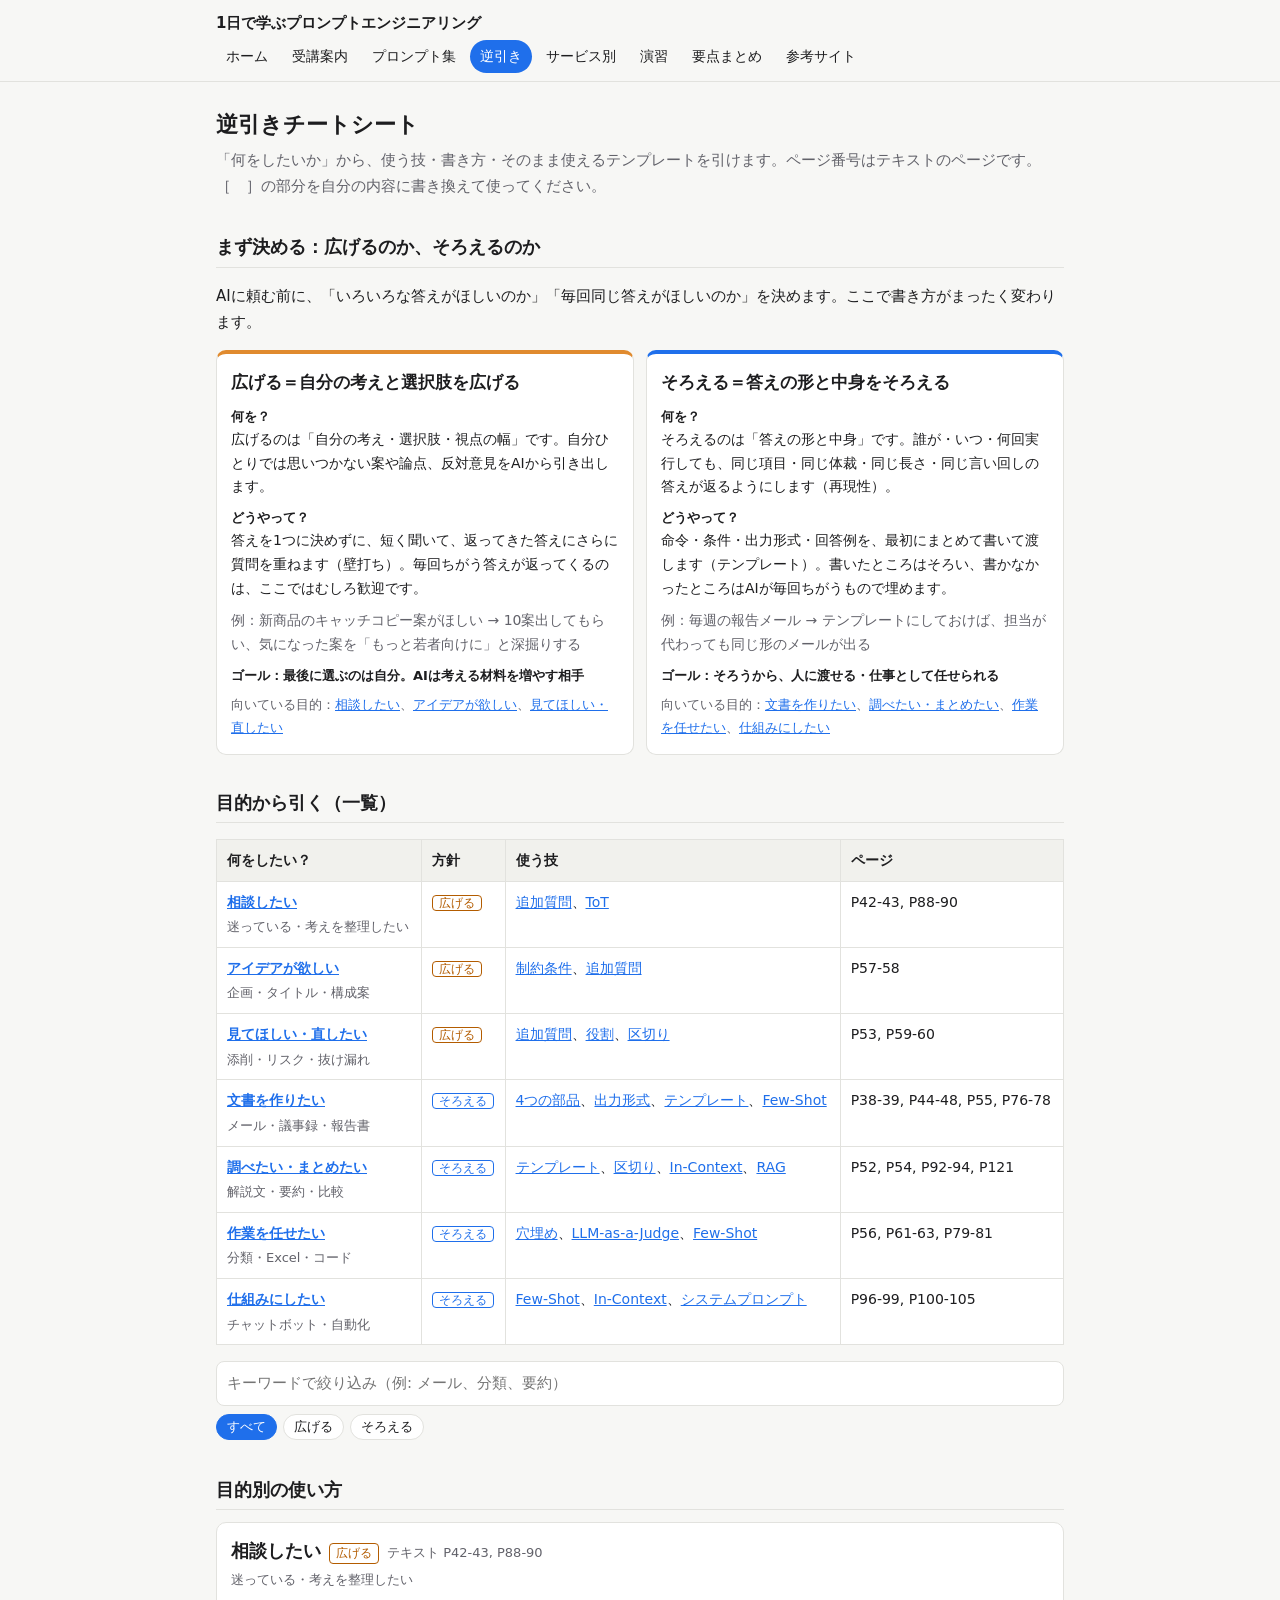
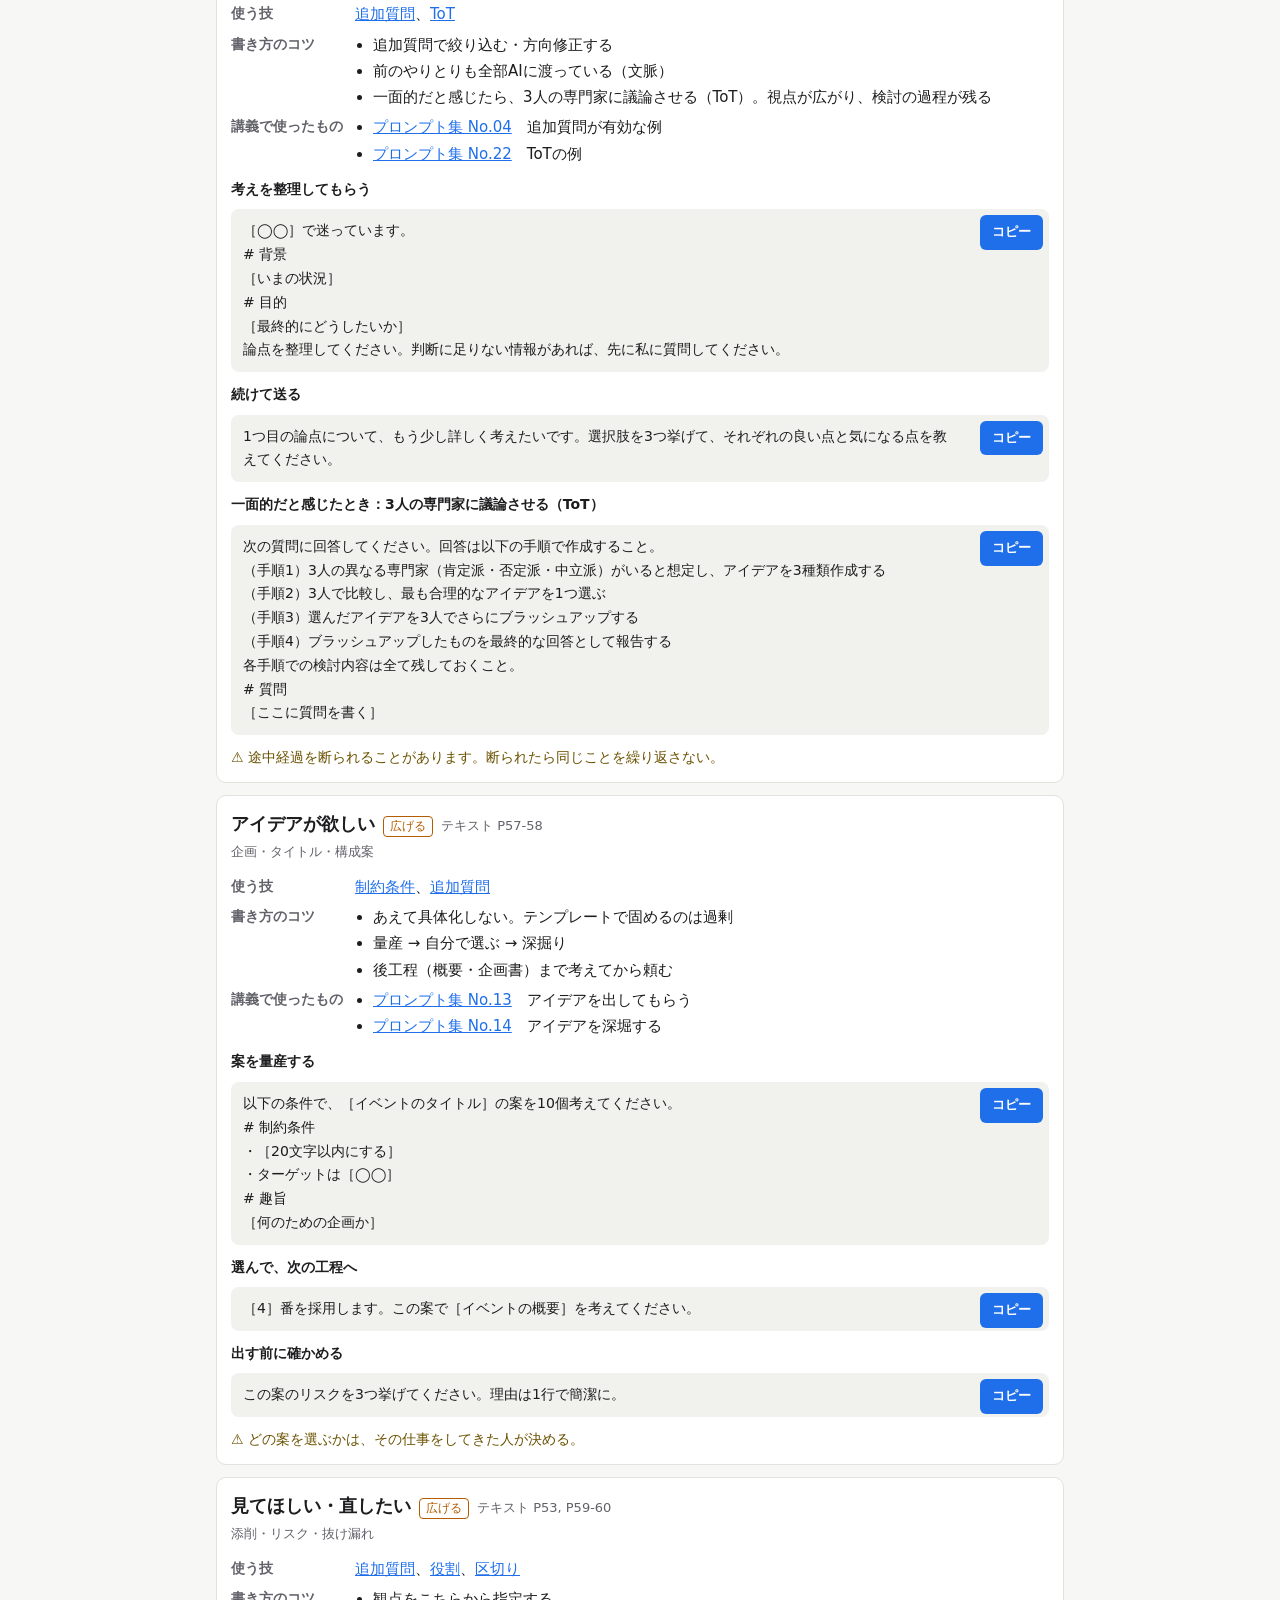
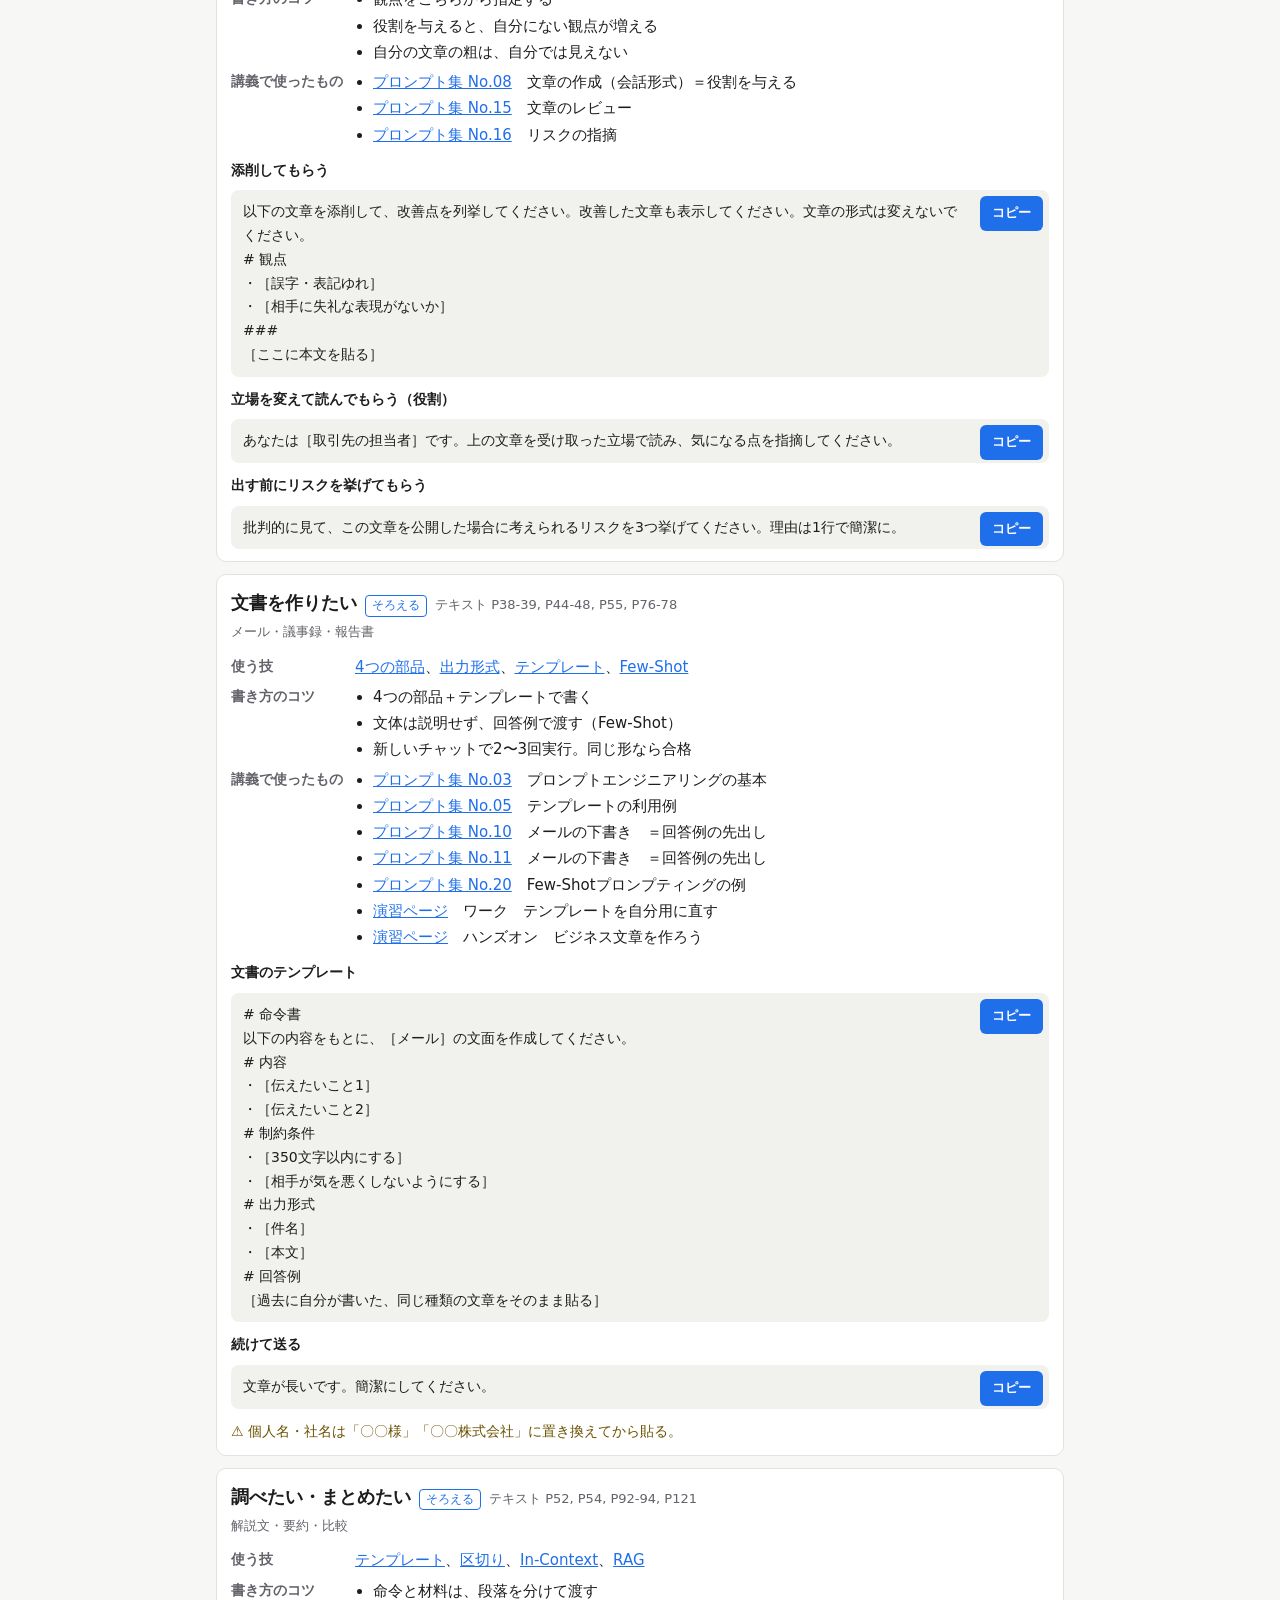
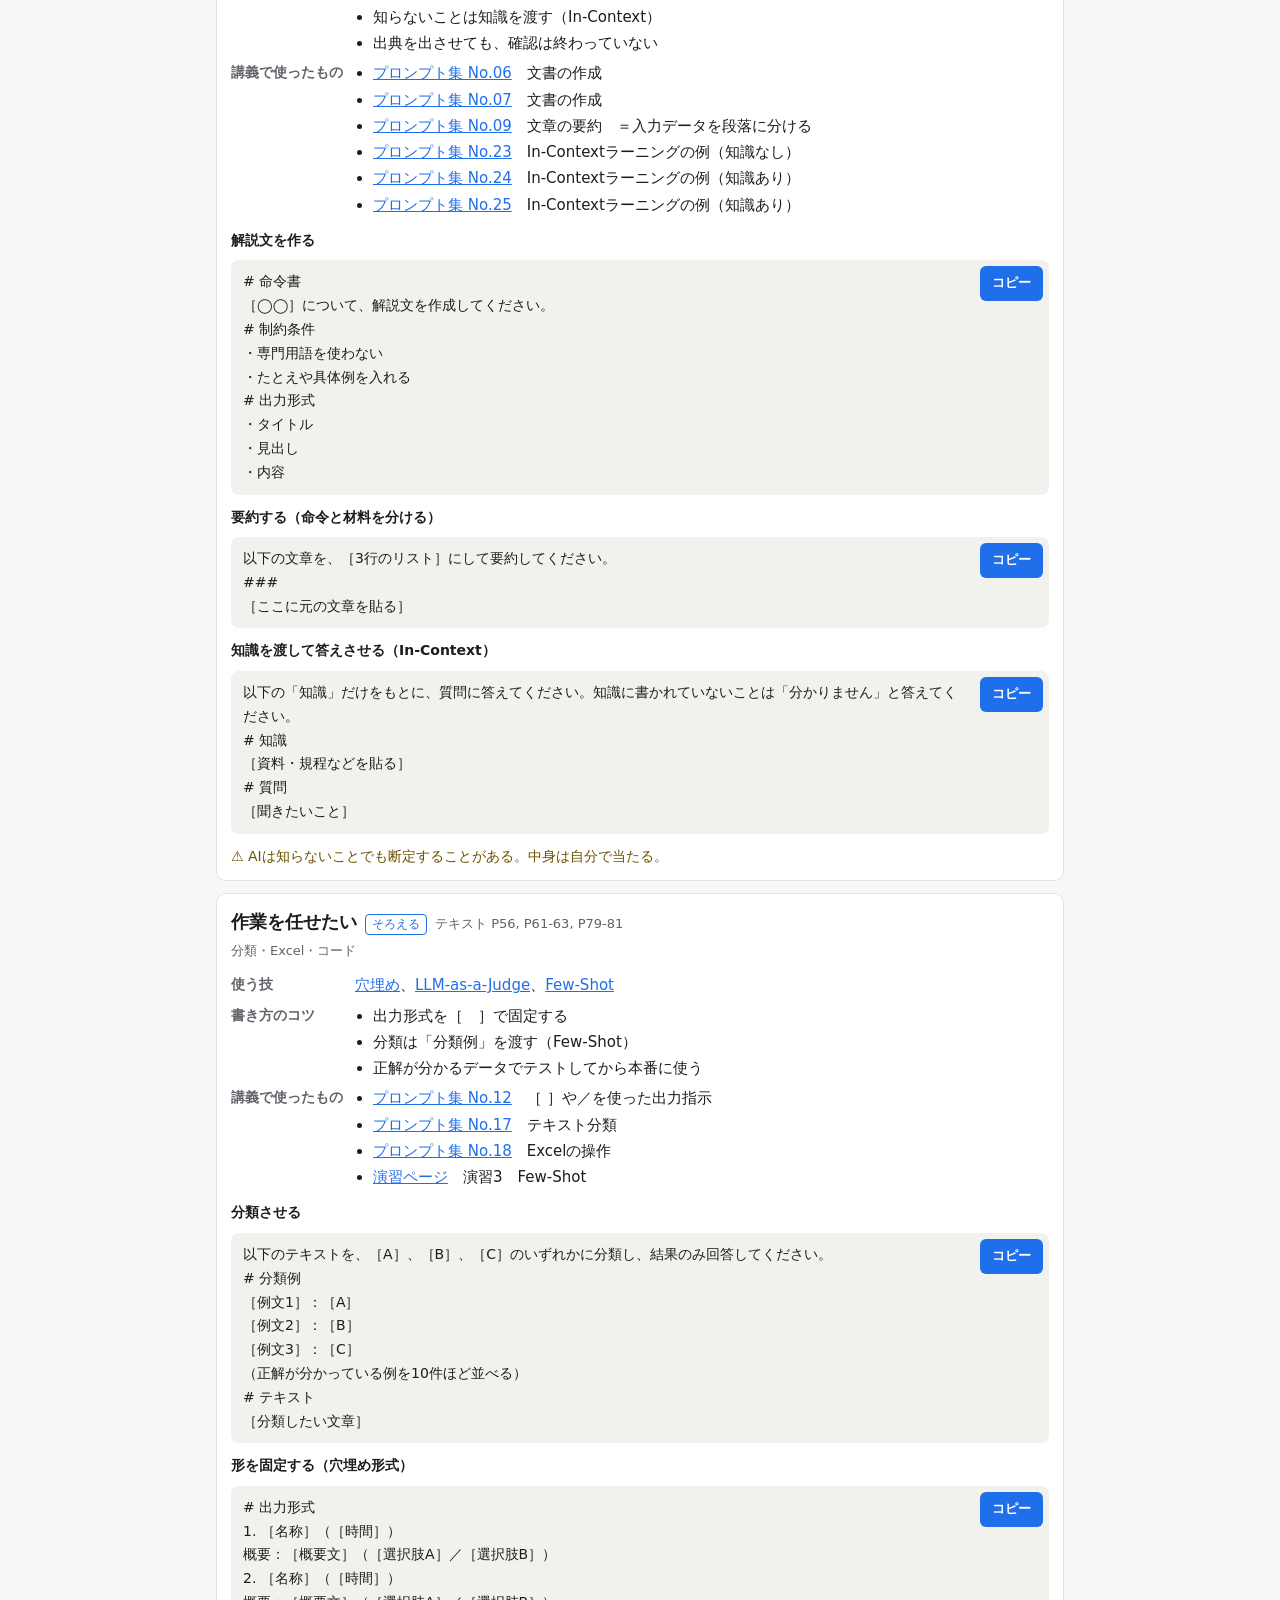
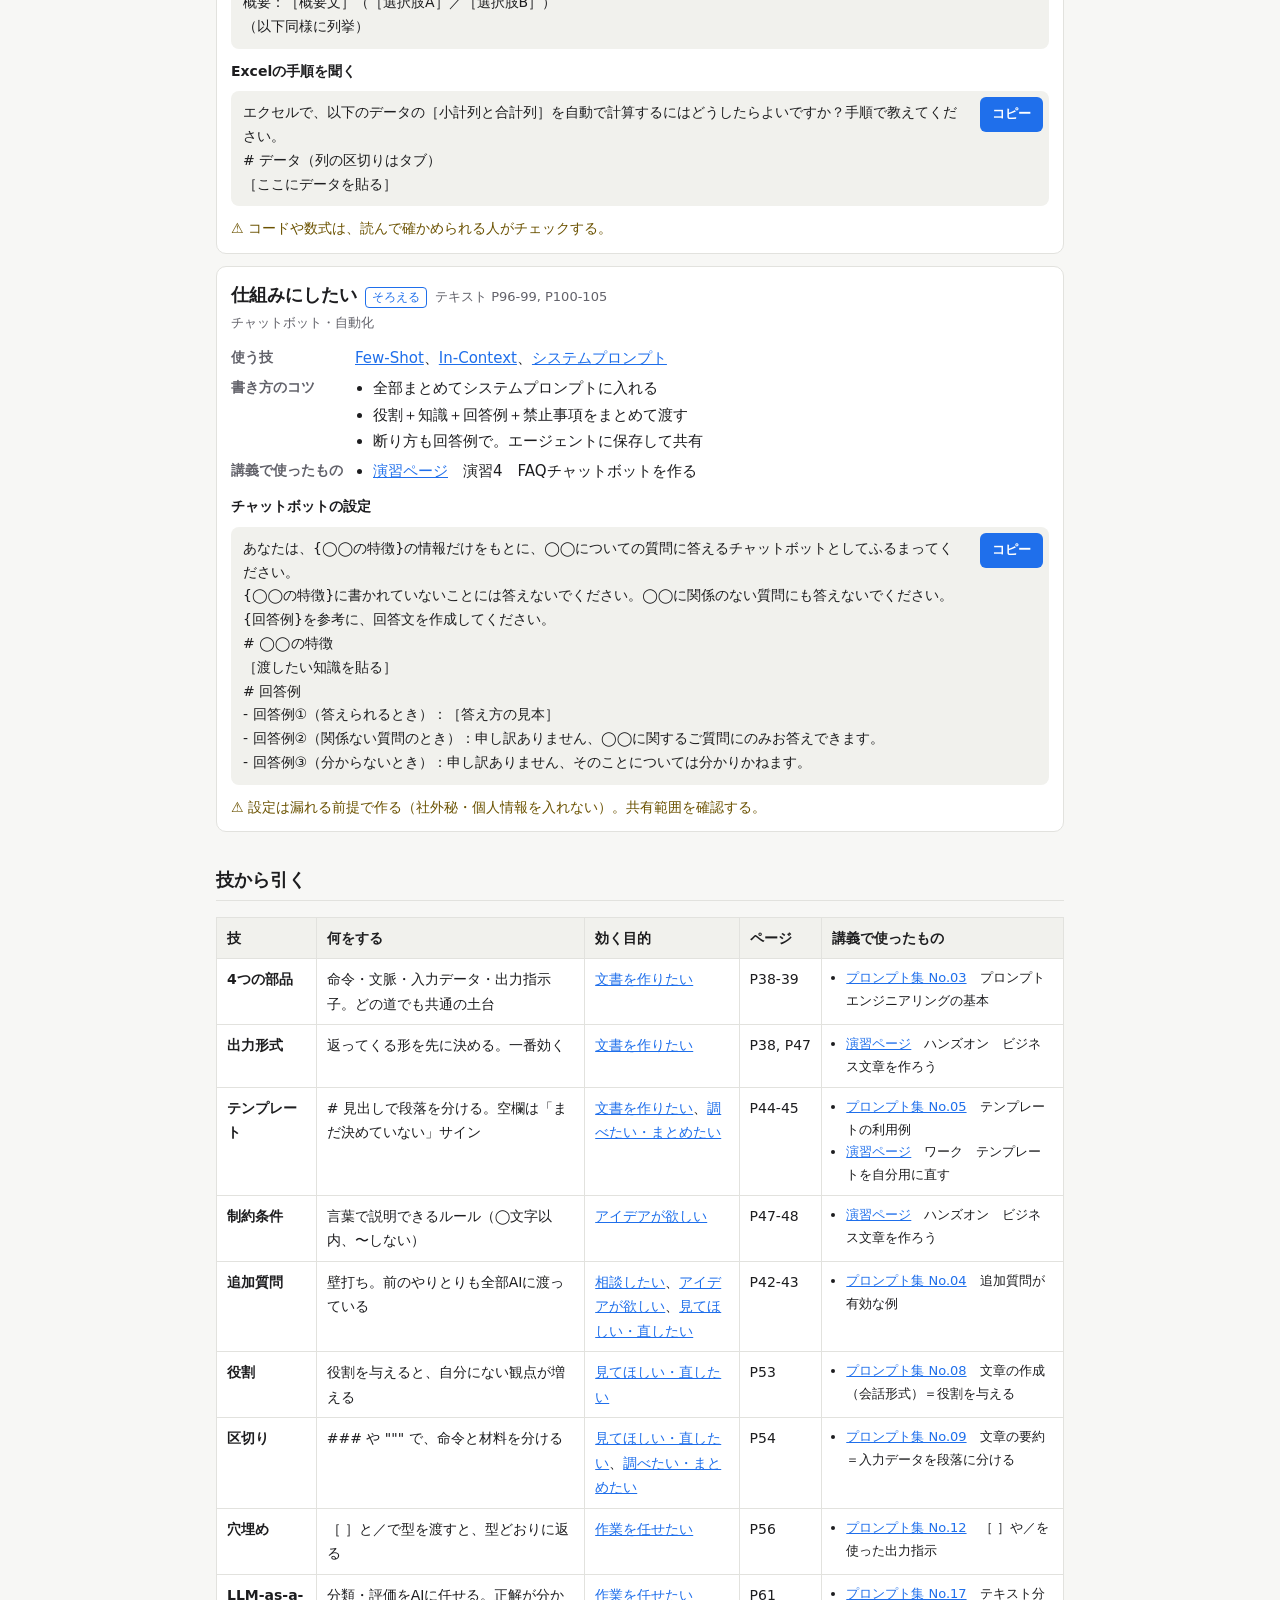
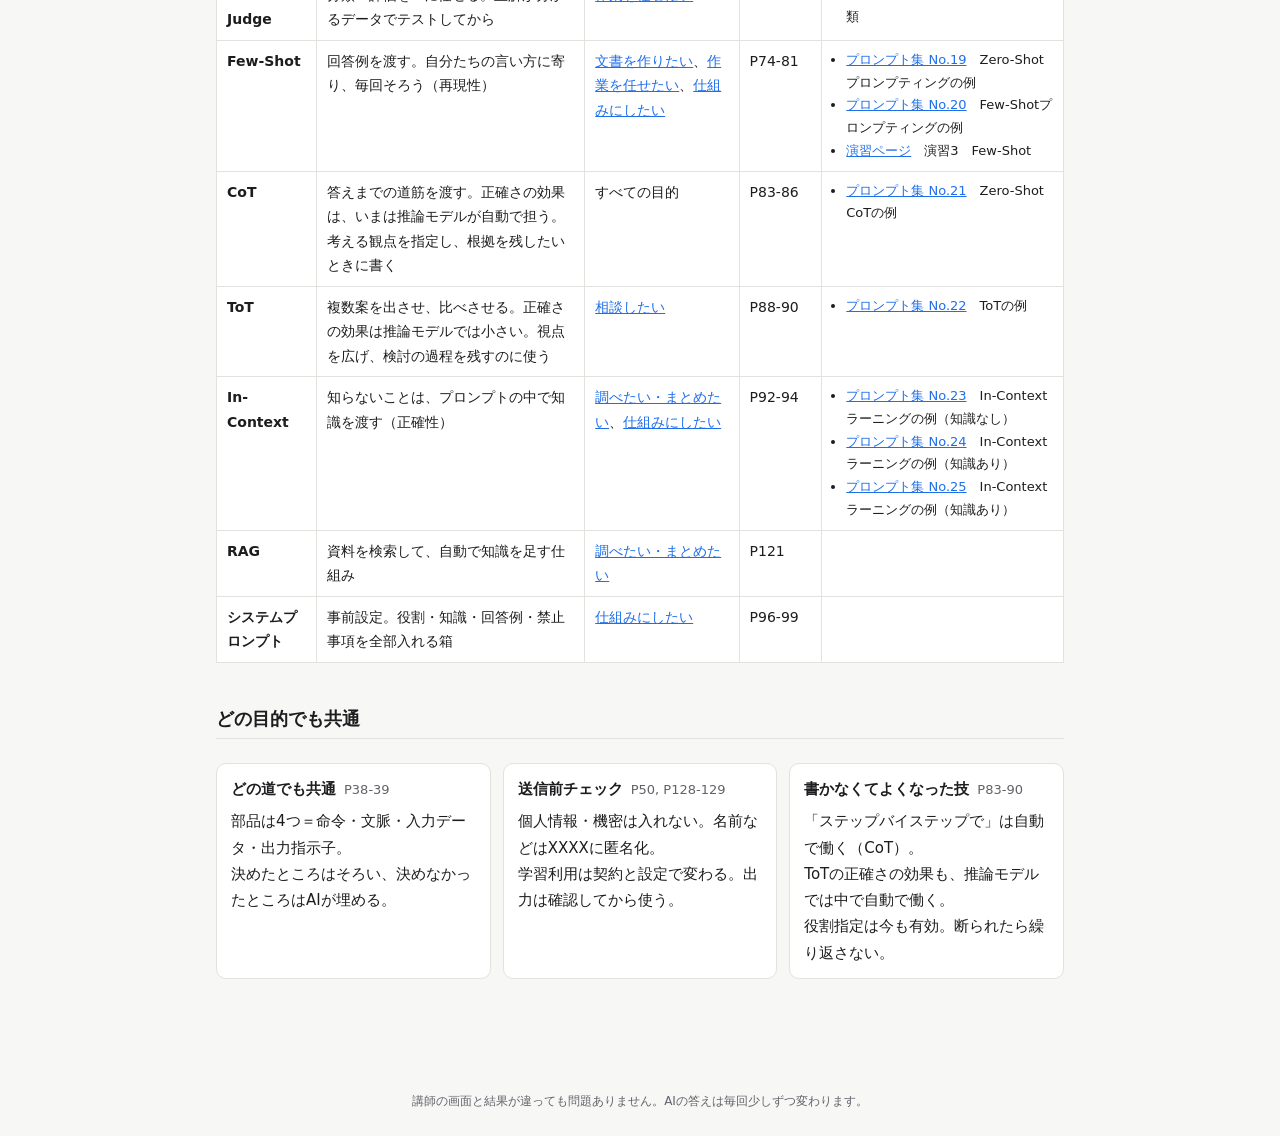
==== commit 4009f616: "Revert "教材改訂1に同期：演習・確認基準・共通チャット手順を整理" This reverts commit 031a4ebfac6fb0e690e58191b451955021ebd85d." ====
--- a/docs/cheatsheet.html
+++ b/docs/cheatsheet.html
@@ -1,12 +1,166 @@
-<!doctype html>
-<html lang="ja"><head><meta charset="utf-8"><meta name="viewport" content="width=device-width,initial-scale=1">
-<title>逆引き｜1日でまなぶプロンプトエンジニアリング</title>
-<meta name="description" content="通常チャットで、指示・確認・改善を練習する受講者用資料">
-<meta name="course-revision" content="2026-11-04-r1">
-<meta name="release-source" content="https://api.github.com/repos/trainocateteacher-stack/prompt-engineering-1day/contents/release.json https://raw.githubusercontent.com/trainocateteacher-stack/prompt-engineering-1day/main/release.json release.json">
+<!DOCTYPE html>
+<html lang="ja">
+<head>
+<meta charset="utf-8">
+<meta name="viewport" content="width=device-width, initial-scale=1">
+<title>逆引きチートシート｜1日で学ぶプロンプトエンジニアリング</title>
+<meta name="description" content="目的から、プロンプトの技・書き方・テンプレート・テキストのページを逆引きできる一覧">
+<meta name="release-source" content="https://api.github.com/repos/trainocateteacher-stack/prompt-engineering-1day/contents/release.json https://raw.githubusercontent.com/trainocateteacher-stack/prompt-engineering-1day/main/release.json">
 <link rel="stylesheet" href="assets/style.css">
-<style>pre{white-space:pre-wrap;overflow-wrap:anywhere} section[id],div[id],h2[id]{scroll-margin-top:110px} .box pre{font-size:15px;line-height:1.8} h3{line-height:1.6} .revision{color:#64748b;font-size:12px} table{width:100%;border-collapse:collapse}td,th{padding:10px;border-bottom:1px solid #ddd;text-align:left}.table-scroll{overflow:auto}</style>
-</head><body><header class="site-head"><div class="wrap"><a class="brand" href="index.html">1日でまなぶプロンプトエンジニアリング</a><nav class="nav"><a href="index.html">ホーム</a><a href="guide.html">受講案内</a><a href="practice-index.html">実践の目次</a><a href="prompts.html">プロンプト集</a><a href="cheatsheet.html" aria-current="page">逆引き</a><a href="services.html">サービス別</a><a href="exercises.html">演習</a><a href="summary.html">要点まとめ</a><a href="references.html">参考サイト</a></nav></div></header>
-<main><div class="wrap"><h1>逆引き</h1><p>目的に合う指示例へ進み、仕事の材料と条件を差し替えてください。</p><div class="table-scroll"><table><thead><tr><th>したいこと</th><th>使う指示</th></tr></thead><tbody><tr><td>仕事の条件を伝えたい</td><td><a href="prompts.html#template">共通テンプレート</a></td></tr><tr><td>足りない条件を知りたい</td><td><a href="prompts.html#clarify">最大3つの確認質問</a></td></tr><tr><td>資料を整理したい</td><td><a href="prompts.html#summary">決定／検討中／未定</a></td></tr><tr><td>メールを作りたい</td><td><a href="prompts.html#mail">資料に基づく下書き</a></td></tr><tr><td>回答を点検したい</td><td><a href="prompts.html#review">資料との差分を確認</a></td></tr><tr><td>表を分類したい</td><td><a href="prompts.html#fewshot">基準・例・判定保留</a></td></tr><tr><td>計算を確認したい</td><td><a href="prompts.html#calculate">式と前提</a></td></tr><tr><td>案を比較したい</td><td><a href="prompts.html#compare">同じ基準で3案比較</a></td></tr><tr><td>資料で答えさせたい</td><td><a href="prompts.html#faq">未記載と範囲外の扱い</a></td></tr></tbody></table></div><div class="card"><h3>結果を見るとき</h3><div class="box"><pre>必須条件を満たすか／元資料と合うか／不明なことを作っていないか。表現の一致だけでは評価しません。</pre><button class="copy" type="button">コピー</button></div></div><p class="revision">2026年11月4日 改訂1</p></div></main>
-<footer class="foot">表現が違っても、必要な条件を満たしていれば構いません。条件と元資料に照らして確認しましょう。</footer>
-<script src="assets/app.js"></script></body></html>+</head>
+<body>
+<header class="site-head"><div class="wrap">
+<a class="brand" href="index.html">1日で学ぶプロンプトエンジニアリング</a>
+<nav class="nav"><a href="index.html">ホーム</a><a href="guide.html">受講案内</a><a href="prompts.html">プロンプト集</a><a href="cheatsheet.html" aria-current=page>逆引き</a><a href="services.html">サービス別</a><a href="exercises.html">演習</a><a href="summary.html">要点まとめ</a><a href="references.html">参考サイト</a></nav>
+</div></header>
+<main><div class="wrap">
+<h1>逆引きチートシート</h1><p class="lead">「何をしたいか」から、使う技・書き方・そのまま使えるテンプレートを引けます。ページ番号はテキストのページです。［　］の部分を自分の内容に書き換えて使ってください。</p><h2>まず決める：広げるのか、そろえるのか</h2><p>AIに頼む前に、「いろいろな答えがほしいのか」「毎回同じ答えがほしいのか」を決めます。ここで書き方がまったく変わります。</p><div class="grid"><div class="tile mode-wide"><b>広げる＝自分の考えと選択肢を広げる</b><p class="mode-p"><strong>何を？</strong>広げるのは「自分の考え・選択肢・視点の幅」です。自分ひとりでは思いつかない案や論点、反対意見をAIから引き出します。</p><p class="mode-p"><strong>どうやって？</strong>答えを1つに決めずに、短く聞いて、返ってきた答えにさらに質問を重ねます（壁打ち）。毎回ちがう答えが返ってくるのは、ここではむしろ歓迎です。</p><p class="mode-p sub">例：新商品のキャッチコピー案がほしい → 10案出してもらい、気になった案を「もっと若者向けに」と深掘りする</p><p class="mode-p"><strong>ゴール：最後に選ぶのは自分。AIは考える材料を増やす相手</strong></p><div class="sub" style="margin-top:6px">向いている目的：<a href="#consult">相談したい</a>、<a href="#idea">アイデアが欲しい</a>、<a href="#review">見てほしい・直したい</a></div></div><div class="tile mode-same"><b>そろえる＝答えの形と中身をそろえる</b><p class="mode-p"><strong>何を？</strong>そろえるのは「答えの形と中身」です。誰が・いつ・何回実行しても、同じ項目・同じ体裁・同じ長さ・同じ言い回しの答えが返るようにします（再現性）。</p><p class="mode-p"><strong>どうやって？</strong>命令・条件・出力形式・回答例を、最初にまとめて書いて渡します（テンプレート）。書いたところはそろい、書かなかったところはAIが毎回ちがうもので埋めます。</p><p class="mode-p sub">例：毎週の報告メール → テンプレートにしておけば、担当が代わっても同じ形のメールが出る</p><p class="mode-p"><strong>ゴール：そろうから、人に渡せる・仕事として任せられる</strong></p><div class="sub" style="margin-top:6px">向いている目的：<a href="#write">文書を作りたい</a>、<a href="#research">調べたい・まとめたい</a>、<a href="#task">作業を任せたい</a>、<a href="#system">仕組みにしたい</a></div></div></div><h2>目的から引く（一覧）</h2><div class="tbl-wrap"><table class="tbl idx"><thead><tr><th>何をしたい？</th><th>方針</th><th>使う技</th><th>ページ</th></tr></thead><tbody><tr><td><a href="#consult"><b>相談したい</b></a><br><span class="sub">迷っている・考えを整理したい</span></td><td data-l="方針"><span class="tag mode-tag-wide">広げる</span></td><td data-l="使う技"><a href="#skill-4">追加質問</a>、<a href="#skill-11">ToT</a></td><td data-l="ページ" class="nowrap">P42-43, P88-90</td></tr><tr><td><a href="#idea"><b>アイデアが欲しい</b></a><br><span class="sub">企画・タイトル・構成案</span></td><td data-l="方針"><span class="tag mode-tag-wide">広げる</span></td><td data-l="使う技"><a href="#skill-3">制約条件</a>、<a href="#skill-4">追加質問</a></td><td data-l="ページ" class="nowrap">P57-58</td></tr><tr><td><a href="#review"><b>見てほしい・直したい</b></a><br><span class="sub">添削・リスク・抜け漏れ</span></td><td data-l="方針"><span class="tag mode-tag-wide">広げる</span></td><td data-l="使う技"><a href="#skill-4">追加質問</a>、<a href="#skill-5">役割</a>、<a href="#skill-6">区切り</a></td><td data-l="ページ" class="nowrap">P53, P59-60</td></tr><tr><td><a href="#write"><b>文書を作りたい</b></a><br><span class="sub">メール・議事録・報告書</span></td><td data-l="方針"><span class="tag mode-tag-same">そろえる</span></td><td data-l="使う技"><a href="#skill-0">4つの部品</a>、<a href="#skill-1">出力形式</a>、<a href="#skill-2">テンプレート</a>、<a href="#skill-9">Few-Shot</a></td><td data-l="ページ" class="nowrap">P38-39, P44-48, P55, P76-78</td></tr><tr><td><a href="#research"><b>調べたい・まとめたい</b></a><br><span class="sub">解説文・要約・比較</span></td><td data-l="方針"><span class="tag mode-tag-same">そろえる</span></td><td data-l="使う技"><a href="#skill-2">テンプレート</a>、<a href="#skill-6">区切り</a>、<a href="#skill-12">In-Context</a>、<a href="#skill-13">RAG</a></td><td data-l="ページ" class="nowrap">P52, P54, P92-94, P121</td></tr><tr><td><a href="#task"><b>作業を任せたい</b></a><br><span class="sub">分類・Excel・コード</span></td><td data-l="方針"><span class="tag mode-tag-same">そろえる</span></td><td data-l="使う技"><a href="#skill-7">穴埋め</a>、<a href="#skill-8">LLM-as-a-Judge</a>、<a href="#skill-9">Few-Shot</a></td><td data-l="ページ" class="nowrap">P56, P61-63, P79-81</td></tr><tr><td><a href="#system"><b>仕組みにしたい</b></a><br><span class="sub">チャットボット・自動化</span></td><td data-l="方針"><span class="tag mode-tag-same">そろえる</span></td><td data-l="使う技"><a href="#skill-9">Few-Shot</a>、<a href="#skill-12">In-Context</a>、<a href="#skill-14">システムプロンプト</a></td><td data-l="ページ" class="nowrap">P96-99, P100-105</td></tr></tbody></table></div><div class="toolbar"><input type="search" id="q" placeholder="キーワードで絞り込み（例: メール、分類、要約）" aria-label="検索"></div><div class="chips"><button class="chip" type="button" aria-pressed="true" data-ch="">すべて</button><button class="chip" type="button" aria-pressed="false" data-ch="広げる">広げる</button><button class="chip" type="button" aria-pressed="false" data-ch="そろえる">そろえる</button></div><section data-filter-group><h2>目的別の使い方</h2><section class="card purpose" id="consult" data-filter-item data-no="0" data-ch="広げる" data-search="相談したい 迷っている・考えを整理したい 追加質問 tot 追加質問で絞り込む・方向修正する 前のやりとりも全部aiに渡っている（文脈） 一面的だと感じたら、3人の専門家に議論させる（tot）。視点が広がり、検討の過程が残る ［◯◯］で迷っています。
+# 背景
+［いまの状況］
+# 目的
+［最終的にどうしたいか］
+論点を整理してください。判断に足りない情報があれば、先に私に質問してください。 1つ目の論点について、もう少し詳しく考えたいです。選択肢を3つ挙げて、それぞれの良い点と気になる点を教えてください。 次の質問に回答してください。回答は以下の手順で作成すること。
+（手順1）3人の異なる専門家（肯定派・否定派・中立派）がいると想定し、アイデアを3種類作成する
+（手順2）3人で比較し、最も合理的なアイデアを1つ選ぶ
+（手順3）選んだアイデアを3人でさらにブラッシュアップする
+（手順4）ブラッシュアップしたものを最終的な回答として報告する
+各手順での検討内容は全て残しておくこと。
+# 質問
+［ここに質問を書く］ 考えを整理してもらう 続けて送る 一面的だと感じたとき：3人の専門家に議論させる（tot）"><div class="meta"><span class="ttl" style="font-size:18px">相談したい</span><span class="tag mode-tag-wide">広げる</span><span class="pg">テキスト P42-43, P88-90</span></div><div class="sub">迷っている・考えを整理したい</div><dl class="kv"><dt>使う技</dt><dd><a href="#skill-4">追加質問</a>、<a href="#skill-11">ToT</a></dd><dt>書き方のコツ</dt><dd><ul><li>追加質問で絞り込む・方向修正する</li><li>前のやりとりも全部AIに渡っている（文脈）</li><li>一面的だと感じたら、3人の専門家に議論させる（ToT）。視点が広がり、検討の過程が残る</li></ul></dd><dt>講義で使ったもの</dt><dd><ul><li><a href="prompts.html#n4">プロンプト集 No.04</a>　追加質問が有効な例</li><li><a href="prompts.html#n22">プロンプト集 No.22</a>　ToTの例</li></ul></dd></dl><div class="tpl"><div class="tpl-name">考えを整理してもらう</div><div class="box"><pre>［◯◯］で迷っています。
+# 背景
+［いまの状況］
+# 目的
+［最終的にどうしたいか］
+論点を整理してください。判断に足りない情報があれば、先に私に質問してください。</pre><button class="copy" type="button">コピー</button></div></div><div class="tpl"><div class="tpl-name">続けて送る</div><div class="box"><pre>1つ目の論点について、もう少し詳しく考えたいです。選択肢を3つ挙げて、それぞれの良い点と気になる点を教えてください。</pre><button class="copy" type="button">コピー</button></div></div><div class="tpl"><div class="tpl-name">一面的だと感じたとき：3人の専門家に議論させる（ToT）</div><div class="box"><pre>次の質問に回答してください。回答は以下の手順で作成すること。
+（手順1）3人の異なる専門家（肯定派・否定派・中立派）がいると想定し、アイデアを3種類作成する
+（手順2）3人で比較し、最も合理的なアイデアを1つ選ぶ
+（手順3）選んだアイデアを3人でさらにブラッシュアップする
+（手順4）ブラッシュアップしたものを最終的な回答として報告する
+各手順での検討内容は全て残しておくこと。
+# 質問
+［ここに質問を書く］</pre><button class="copy" type="button">コピー</button></div></div><p class="caution">⚠ 途中経過を断られることがあります。断られたら同じことを繰り返さない。</p></section><section class="card purpose" id="idea" data-filter-item data-no="0" data-ch="広げる" data-search="アイデアが欲しい 企画・タイトル・構成案 追加質問 制約条件 あえて具体化しない。テンプレートで固めるのは過剰 量産 → 自分で選ぶ → 深掘り 後工程（概要・企画書）まで考えてから頼む 以下の条件で、［イベントのタイトル］の案を10個考えてください。
+# 制約条件
+・［20文字以内にする］
+・ターゲットは［◯◯］
+# 趣旨
+［何のための企画か］ ［4］番を採用します。この案で［イベントの概要］を考えてください。 この案のリスクを3つ挙げてください。理由は1行で簡潔に。 案を量産する 選んで、次の工程へ 出す前に確かめる"><div class="meta"><span class="ttl" style="font-size:18px">アイデアが欲しい</span><span class="tag mode-tag-wide">広げる</span><span class="pg">テキスト P57-58</span></div><div class="sub">企画・タイトル・構成案</div><dl class="kv"><dt>使う技</dt><dd><a href="#skill-3">制約条件</a>、<a href="#skill-4">追加質問</a></dd><dt>書き方のコツ</dt><dd><ul><li>あえて具体化しない。テンプレートで固めるのは過剰</li><li>量産 → 自分で選ぶ → 深掘り</li><li>後工程（概要・企画書）まで考えてから頼む</li></ul></dd><dt>講義で使ったもの</dt><dd><ul><li><a href="prompts.html#n13">プロンプト集 No.13</a>　アイデアを出してもらう</li><li><a href="prompts.html#n14">プロンプト集 No.14</a>　アイデアを深堀する</li></ul></dd></dl><div class="tpl"><div class="tpl-name">案を量産する</div><div class="box"><pre>以下の条件で、［イベントのタイトル］の案を10個考えてください。
+# 制約条件
+・［20文字以内にする］
+・ターゲットは［◯◯］
+# 趣旨
+［何のための企画か］</pre><button class="copy" type="button">コピー</button></div></div><div class="tpl"><div class="tpl-name">選んで、次の工程へ</div><div class="box"><pre>［4］番を採用します。この案で［イベントの概要］を考えてください。</pre><button class="copy" type="button">コピー</button></div></div><div class="tpl"><div class="tpl-name">出す前に確かめる</div><div class="box"><pre>この案のリスクを3つ挙げてください。理由は1行で簡潔に。</pre><button class="copy" type="button">コピー</button></div></div><p class="caution">⚠ どの案を選ぶかは、その仕事をしてきた人が決める。</p></section><section class="card purpose" id="review" data-filter-item data-no="0" data-ch="広げる" data-search="見てほしい・直したい 添削・リスク・抜け漏れ 役割 区切り 追加質問 観点をこちらから指定する 役割を与えると、自分にない観点が増える 自分の文章の粗は、自分では見えない 以下の文章を添削して、改善点を列挙してください。改善した文章も表示してください。文章の形式は変えないでください。
+# 観点
+・［誤字・表記ゆれ］
+・［相手に失礼な表現がないか］
+###
+［ここに本文を貼る］ あなたは［取引先の担当者］です。上の文章を受け取った立場で読み、気になる点を指摘してください。 批判的に見て、この文章を公開した場合に考えられるリスクを3つ挙げてください。理由は1行で簡潔に。 添削してもらう 立場を変えて読んでもらう（役割） 出す前にリスクを挙げてもらう"><div class="meta"><span class="ttl" style="font-size:18px">見てほしい・直したい</span><span class="tag mode-tag-wide">広げる</span><span class="pg">テキスト P53, P59-60</span></div><div class="sub">添削・リスク・抜け漏れ</div><dl class="kv"><dt>使う技</dt><dd><a href="#skill-4">追加質問</a>、<a href="#skill-5">役割</a>、<a href="#skill-6">区切り</a></dd><dt>書き方のコツ</dt><dd><ul><li>観点をこちらから指定する</li><li>役割を与えると、自分にない観点が増える</li><li>自分の文章の粗は、自分では見えない</li></ul></dd><dt>講義で使ったもの</dt><dd><ul><li><a href="prompts.html#n8">プロンプト集 No.08</a>　文章の作成（会話形式）＝役割を与える</li><li><a href="prompts.html#n15">プロンプト集 No.15</a>　文章のレビュー</li><li><a href="prompts.html#n16">プロンプト集 No.16</a>　リスクの指摘</li></ul></dd></dl><div class="tpl"><div class="tpl-name">添削してもらう</div><div class="box"><pre>以下の文章を添削して、改善点を列挙してください。改善した文章も表示してください。文章の形式は変えないでください。
+# 観点
+・［誤字・表記ゆれ］
+・［相手に失礼な表現がないか］
+###
+［ここに本文を貼る］</pre><button class="copy" type="button">コピー</button></div></div><div class="tpl"><div class="tpl-name">立場を変えて読んでもらう（役割）</div><div class="box"><pre>あなたは［取引先の担当者］です。上の文章を受け取った立場で読み、気になる点を指摘してください。</pre><button class="copy" type="button">コピー</button></div></div><div class="tpl"><div class="tpl-name">出す前にリスクを挙げてもらう</div><div class="box"><pre>批判的に見て、この文章を公開した場合に考えられるリスクを3つ挙げてください。理由は1行で簡潔に。</pre><button class="copy" type="button">コピー</button></div></div></section><section class="card purpose" id="write" data-filter-item data-no="0" data-ch="そろえる" data-search="文書を作りたい メール・議事録・報告書 4つの部品 テンプレート 出力形式 few-shot 4つの部品＋テンプレートで書く 文体は説明せず、回答例で渡す（few-shot） 新しいチャットで2〜3回実行。同じ形なら合格 # 命令書
+以下の内容をもとに、［メール］の文面を作成してください。
+# 内容
+・［伝えたいこと1］
+・［伝えたいこと2］
+# 制約条件
+・［350文字以内にする］
+・［相手が気を悪くしないようにする］
+# 出力形式
+・［件名］
+・［本文］
+# 回答例
+［過去に自分が書いた、同じ種類の文章をそのまま貼る］ 文章が長いです。簡潔にしてください。 文書のテンプレート 続けて送る"><div class="meta"><span class="ttl" style="font-size:18px">文書を作りたい</span><span class="tag mode-tag-same">そろえる</span><span class="pg">テキスト P38-39, P44-48, P55, P76-78</span></div><div class="sub">メール・議事録・報告書</div><dl class="kv"><dt>使う技</dt><dd><a href="#skill-0">4つの部品</a>、<a href="#skill-1">出力形式</a>、<a href="#skill-2">テンプレート</a>、<a href="#skill-9">Few-Shot</a></dd><dt>書き方のコツ</dt><dd><ul><li>4つの部品＋テンプレートで書く</li><li>文体は説明せず、回答例で渡す（Few-Shot）</li><li>新しいチャットで2〜3回実行。同じ形なら合格</li></ul></dd><dt>講義で使ったもの</dt><dd><ul><li><a href="prompts.html#n3">プロンプト集 No.03</a>　プロンプトエンジニアリングの基本</li><li><a href="prompts.html#n5">プロンプト集 No.05</a>　テンプレートの利用例</li><li><a href="prompts.html#n10">プロンプト集 No.10</a>　メールの下書き　＝回答例の先出し</li><li><a href="prompts.html#n11">プロンプト集 No.11</a>　メールの下書き　＝回答例の先出し</li><li><a href="prompts.html#n20">プロンプト集 No.20</a>　Few-Shotプロンプティングの例</li><li><a href="exercises.html#ex-d">演習ページ</a>　ワーク　テンプレートを自分用に直す</li><li><a href="exercises.html#ex-e">演習ページ</a>　ハンズオン　ビジネス文章を作ろう</li></ul></dd></dl><div class="tpl"><div class="tpl-name">文書のテンプレート</div><div class="box"><pre># 命令書
+以下の内容をもとに、［メール］の文面を作成してください。
+# 内容
+・［伝えたいこと1］
+・［伝えたいこと2］
+# 制約条件
+・［350文字以内にする］
+・［相手が気を悪くしないようにする］
+# 出力形式
+・［件名］
+・［本文］
+# 回答例
+［過去に自分が書いた、同じ種類の文章をそのまま貼る］</pre><button class="copy" type="button">コピー</button></div></div><div class="tpl"><div class="tpl-name">続けて送る</div><div class="box"><pre>文章が長いです。簡潔にしてください。</pre><button class="copy" type="button">コピー</button></div></div><p class="caution">⚠ 個人名・社名は「〇〇様」「〇〇株式会社」に置き換えてから貼る。</p></section><section class="card purpose" id="research" data-filter-item data-no="0" data-ch="そろえる" data-search="調べたい・まとめたい 解説文・要約・比較 区切り テンプレート in-context rag 命令と材料は、段落を分けて渡す 知らないことは知識を渡す（in-context） 出典を出させても、確認は終わっていない # 命令書
+［◯◯］について、解説文を作成してください。
+# 制約条件
+・専門用語を使わない
+・たとえや具体例を入れる
+# 出力形式
+・タイトル
+・見出し
+・内容 以下の文章を、［3行のリスト］にして要約してください。
+###
+［ここに元の文章を貼る］ 以下の「知識」だけをもとに、質問に答えてください。知識に書かれていないことは「分かりません」と答えてください。
+# 知識
+［資料・規程などを貼る］
+# 質問
+［聞きたいこと］ 解説文を作る 要約する（命令と材料を分ける） 知識を渡して答えさせる（in-context）"><div class="meta"><span class="ttl" style="font-size:18px">調べたい・まとめたい</span><span class="tag mode-tag-same">そろえる</span><span class="pg">テキスト P52, P54, P92-94, P121</span></div><div class="sub">解説文・要約・比較</div><dl class="kv"><dt>使う技</dt><dd><a href="#skill-2">テンプレート</a>、<a href="#skill-6">区切り</a>、<a href="#skill-12">In-Context</a>、<a href="#skill-13">RAG</a></dd><dt>書き方のコツ</dt><dd><ul><li>命令と材料は、段落を分けて渡す</li><li>知らないことは知識を渡す（In-Context）</li><li>出典を出させても、確認は終わっていない</li></ul></dd><dt>講義で使ったもの</dt><dd><ul><li><a href="prompts.html#n6">プロンプト集 No.06</a>　文書の作成</li><li><a href="prompts.html#n7">プロンプト集 No.07</a>　文書の作成</li><li><a href="prompts.html#n9">プロンプト集 No.09</a>　文章の要約　＝入力データを段落に分ける</li><li><a href="prompts.html#n23">プロンプト集 No.23</a>　In-Contextラーニングの例（知識なし）</li><li><a href="prompts.html#n24">プロンプト集 No.24</a>　In-Contextラーニングの例（知識あり）</li><li><a href="prompts.html#n25">プロンプト集 No.25</a>　In-Contextラーニングの例（知識あり）</li></ul></dd></dl><div class="tpl"><div class="tpl-name">解説文を作る</div><div class="box"><pre># 命令書
+［◯◯］について、解説文を作成してください。
+# 制約条件
+・専門用語を使わない
+・たとえや具体例を入れる
+# 出力形式
+・タイトル
+・見出し
+・内容</pre><button class="copy" type="button">コピー</button></div></div><div class="tpl"><div class="tpl-name">要約する（命令と材料を分ける）</div><div class="box"><pre>以下の文章を、［3行のリスト］にして要約してください。
+###
+［ここに元の文章を貼る］</pre><button class="copy" type="button">コピー</button></div></div><div class="tpl"><div class="tpl-name">知識を渡して答えさせる（In-Context）</div><div class="box"><pre>以下の「知識」だけをもとに、質問に答えてください。知識に書かれていないことは「分かりません」と答えてください。
+# 知識
+［資料・規程などを貼る］
+# 質問
+［聞きたいこと］</pre><button class="copy" type="button">コピー</button></div></div><p class="caution">⚠ AIは知らないことでも断定することがある。中身は自分で当たる。</p></section><section class="card purpose" id="task" data-filter-item data-no="0" data-ch="そろえる" data-search="作業を任せたい 分類・excel・コード 穴埋め few-shot llm-as-a-judge 出力形式を［　］で固定する 分類は「分類例」を渡す（few-shot） 正解が分かるデータでテストしてから本番に使う 以下のテキストを、［a］、［b］、［c］のいずれかに分類し、結果のみ回答してください。
+# 分類例
+［例文1］：［a］
+［例文2］：［b］
+［例文3］：［c］
+（正解が分かっている例を10件ほど並べる）
+# テキスト
+［分類したい文章］ # 出力形式
+1. ［名称］（［時間］）
+概要：［概要文］（［選択肢a］／［選択肢b］）
+2. ［名称］（［時間］）
+概要：［概要文］（［選択肢a］／［選択肢b］）
+（以下同様に列挙） エクセルで、以下のデータの［小計列と合計列］を自動で計算するにはどうしたらよいですか？手順で教えてください。
+# データ（列の区切りはタブ）
+［ここにデータを貼る］ 分類させる 形を固定する（穴埋め形式） excelの手順を聞く"><div class="meta"><span class="ttl" style="font-size:18px">作業を任せたい</span><span class="tag mode-tag-same">そろえる</span><span class="pg">テキスト P56, P61-63, P79-81</span></div><div class="sub">分類・Excel・コード</div><dl class="kv"><dt>使う技</dt><dd><a href="#skill-7">穴埋め</a>、<a href="#skill-8">LLM-as-a-Judge</a>、<a href="#skill-9">Few-Shot</a></dd><dt>書き方のコツ</dt><dd><ul><li>出力形式を［　］で固定する</li><li>分類は「分類例」を渡す（Few-Shot）</li><li>正解が分かるデータでテストしてから本番に使う</li></ul></dd><dt>講義で使ったもの</dt><dd><ul><li><a href="prompts.html#n12">プロンプト集 No.12</a>　［ ］や／を使った出力指示</li><li><a href="prompts.html#n17">プロンプト集 No.17</a>　テキスト分類</li><li><a href="prompts.html#n18">プロンプト集 No.18</a>　Excelの操作</li><li><a href="exercises.html#ex-3">演習ページ</a>　演習3　Few-Shot</li></ul></dd></dl><div class="tpl"><div class="tpl-name">分類させる</div><div class="box"><pre>以下のテキストを、［A］、［B］、［C］のいずれかに分類し、結果のみ回答してください。
+# 分類例
+［例文1］：［A］
+［例文2］：［B］
+［例文3］：［C］
+（正解が分かっている例を10件ほど並べる）
+# テキスト
+［分類したい文章］</pre><button class="copy" type="button">コピー</button></div></div><div class="tpl"><div class="tpl-name">形を固定する（穴埋め形式）</div><div class="box"><pre># 出力形式
+1. ［名称］（［時間］）
+概要：［概要文］（［選択肢A］／［選択肢B］）
+2. ［名称］（［時間］）
+概要：［概要文］（［選択肢A］／［選択肢B］）
+（以下同様に列挙）</pre><button class="copy" type="button">コピー</button></div></div><div class="tpl"><div class="tpl-name">Excelの手順を聞く</div><div class="box"><pre>エクセルで、以下のデータの［小計列と合計列］を自動で計算するにはどうしたらよいですか？手順で教えてください。
+# データ（列の区切りはタブ）
+［ここにデータを貼る］</pre><button class="copy" type="button">コピー</button></div></div><p class="caution">⚠ コードや数式は、読んで確かめられる人がチェックする。</p></section><section class="card purpose" id="system" data-filter-item data-no="0" data-ch="そろえる" data-search="仕組みにしたい チャットボット・自動化 システムプロンプト in-context few-shot 全部まとめてシステムプロンプトに入れる 役割＋知識＋回答例＋禁止事項をまとめて渡す 断り方も回答例で。エージェントに保存して共有 あなたは、{◯◯の特徴}の情報だけをもとに、◯◯についての質問に答えるチャットボットとしてふるまってください。
+{◯◯の特徴}に書かれていないことには答えないでください。◯◯に関係のない質問にも答えないでください。
+{回答例}を参考に、回答文を作成してください。
+# ◯◯の特徴
+［渡したい知識を貼る］
+# 回答例
+- 回答例①（答えられるとき）：［答え方の見本］
+- 回答例②（関係ない質問のとき）：申し訳ありません、◯◯に関するご質問にのみお答えできます。
+- 回答例③（分からないとき）：申し訳ありません、そのことについては分かりかねます。 チャットボットの設定"><div class="meta"><span class="ttl" style="font-size:18px">仕組みにしたい</span><span class="tag mode-tag-same">そろえる</span><span class="pg">テキスト P96-99, P100-105</span></div><div class="sub">チャットボット・自動化</div><dl class="kv"><dt>使う技</dt><dd><a href="#skill-9">Few-Shot</a>、<a href="#skill-12">In-Context</a>、<a href="#skill-14">システムプロンプト</a></dd><dt>書き方のコツ</dt><dd><ul><li>全部まとめてシステムプロンプトに入れる</li><li>役割＋知識＋回答例＋禁止事項をまとめて渡す</li><li>断り方も回答例で。エージェントに保存して共有</li></ul></dd><dt>講義で使ったもの</dt><dd><ul><li><a href="exercises.html#ex-4">演習ページ</a>　演習4　FAQチャットボットを作る</li></ul></dd></dl><div class="tpl"><div class="tpl-name">チャットボットの設定</div><div class="box"><pre>あなたは、{◯◯の特徴}の情報だけをもとに、◯◯についての質問に答えるチャットボットとしてふるまってください。
+{◯◯の特徴}に書かれていないことには答えないでください。◯◯に関係のない質問にも答えないでください。
+{回答例}を参考に、回答文を作成してください。
+# ◯◯の特徴
+［渡したい知識を貼る］
+# 回答例
+- 回答例①（答えられるとき）：［答え方の見本］
+- 回答例②（関係ない質問のとき）：申し訳ありません、◯◯に関するご質問にのみお答えできます。
+- 回答例③（分からないとき）：申し訳ありません、そのことについては分かりかねます。</pre><button class="copy" type="button">コピー</button></div></div><p class="caution">⚠ 設定は漏れる前提で作る（社外秘・個人情報を入れない）。共有範囲を確認する。</p></section><p id="empty" class="hidden">該当するものがありません。</p></section><h2>技から引く</h2><div class="tbl-wrap"><table class="tbl idx"><thead><tr><th>技</th><th>何をする</th><th>効く目的</th><th>ページ</th><th>講義で使ったもの</th></tr></thead><tbody><tr id="skill-0"><td><b>4つの部品</b></td><td data-l="何をする">命令・文脈・入力データ・出力指示子。どの道でも共通の土台</td><td data-l="効く目的"><a href="#write">文書を作りたい</a></td><td data-l="ページ" class="nowrap">P38-39</td><td data-l="講義で使ったもの" class="rel"><ul><li><a href="prompts.html#n3">プロンプト集 No.03</a>　プロンプトエンジニアリングの基本</li></ul></td></tr><tr id="skill-1"><td><b>出力形式</b></td><td data-l="何をする">返ってくる形を先に決める。一番効く</td><td data-l="効く目的"><a href="#write">文書を作りたい</a></td><td data-l="ページ" class="nowrap">P38, P47</td><td data-l="講義で使ったもの" class="rel"><ul><li><a href="exercises.html#ex-e">演習ページ</a>　ハンズオン　ビジネス文章を作ろう</li></ul></td></tr><tr id="skill-2"><td><b>テンプレート</b></td><td data-l="何をする"># 見出しで段落を分ける。空欄は「まだ決めていない」サイン</td><td data-l="効く目的"><a href="#write">文書を作りたい</a>、<a href="#research">調べたい・まとめたい</a></td><td data-l="ページ" class="nowrap">P44-45</td><td data-l="講義で使ったもの" class="rel"><ul><li><a href="prompts.html#n5">プロンプト集 No.05</a>　テンプレートの利用例</li><li><a href="exercises.html#ex-d">演習ページ</a>　ワーク　テンプレートを自分用に直す</li></ul></td></tr><tr id="skill-3"><td><b>制約条件</b></td><td data-l="何をする">言葉で説明できるルール（◯文字以内、〜しない）</td><td data-l="効く目的"><a href="#idea">アイデアが欲しい</a></td><td data-l="ページ" class="nowrap">P47-48</td><td data-l="講義で使ったもの" class="rel"><ul><li><a href="exercises.html#ex-e">演習ページ</a>　ハンズオン　ビジネス文章を作ろう</li></ul></td></tr><tr id="skill-4"><td><b>追加質問</b></td><td data-l="何をする">壁打ち。前のやりとりも全部AIに渡っている</td><td data-l="効く目的"><a href="#consult">相談したい</a>、<a href="#idea">アイデアが欲しい</a>、<a href="#review">見てほしい・直したい</a></td><td data-l="ページ" class="nowrap">P42-43</td><td data-l="講義で使ったもの" class="rel"><ul><li><a href="prompts.html#n4">プロンプト集 No.04</a>　追加質問が有効な例</li></ul></td></tr><tr id="skill-5"><td><b>役割</b></td><td data-l="何をする">役割を与えると、自分にない観点が増える</td><td data-l="効く目的"><a href="#review">見てほしい・直したい</a></td><td data-l="ページ" class="nowrap">P53</td><td data-l="講義で使ったもの" class="rel"><ul><li><a href="prompts.html#n8">プロンプト集 No.08</a>　文章の作成（会話形式）＝役割を与える</li></ul></td></tr><tr id="skill-6"><td><b>区切り</b></td><td data-l="何をする">### や &quot;&quot;&quot; で、命令と材料を分ける</td><td data-l="効く目的"><a href="#review">見てほしい・直したい</a>、<a href="#research">調べたい・まとめたい</a></td><td data-l="ページ" class="nowrap">P54</td><td data-l="講義で使ったもの" class="rel"><ul><li><a href="prompts.html#n9">プロンプト集 No.09</a>　文章の要約　＝入力データを段落に分ける</li></ul></td></tr><tr id="skill-7"><td><b>穴埋め</b></td><td data-l="何をする">［ ］と／で型を渡すと、型どおりに返る</td><td data-l="効く目的"><a href="#task">作業を任せたい</a></td><td data-l="ページ" class="nowrap">P56</td><td data-l="講義で使ったもの" class="rel"><ul><li><a href="prompts.html#n12">プロンプト集 No.12</a>　［ ］や／を使った出力指示</li></ul></td></tr><tr id="skill-8"><td><b>LLM-as-a-Judge</b></td><td data-l="何をする">分類・評価をAIに任せる。正解が分かるデータでテストしてから</td><td data-l="効く目的"><a href="#task">作業を任せたい</a></td><td data-l="ページ" class="nowrap">P61</td><td data-l="講義で使ったもの" class="rel"><ul><li><a href="prompts.html#n17">プロンプト集 No.17</a>　テキスト分類</li></ul></td></tr><tr id="skill-9"><td><b>Few-Shot</b></td><td data-l="何をする">回答例を渡す。自分たちの言い方に寄り、毎回そろう（再現性）</td><td data-l="効く目的"><a href="#write">文書を作りたい</a>、<a href="#task">作業を任せたい</a>、<a href="#system">仕組みにしたい</a></td><td data-l="ページ" class="nowrap">P74-81</td><td data-l="講義で使ったもの" class="rel"><ul><li><a href="prompts.html#n19">プロンプト集 No.19</a>　Zero-Shotプロンプティングの例</li><li><a href="prompts.html#n20">プロンプト集 No.20</a>　Few-Shotプロンプティングの例</li><li><a href="exercises.html#ex-3">演習ページ</a>　演習3　Few-Shot</li></ul></td></tr><tr id="skill-10"><td><b>CoT</b></td><td data-l="何をする">答えまでの道筋を渡す。正確さの効果は、いまは推論モデルが自動で担う。考える観点を指定し、根拠を残したいときに書く</td><td data-l="効く目的">すべての目的</td><td data-l="ページ" class="nowrap">P83-86</td><td data-l="講義で使ったもの" class="rel"><ul><li><a href="prompts.html#n21">プロンプト集 No.21</a>　Zero-Shot CoTの例</li></ul></td></tr><tr id="skill-11"><td><b>ToT</b></td><td data-l="何をする">複数案を出させ、比べさせる。正確さの効果は推論モデルでは小さい。視点を広げ、検討の過程を残すのに使う</td><td data-l="効く目的"><a href="#consult">相談したい</a></td><td data-l="ページ" class="nowrap">P88-90</td><td data-l="講義で使ったもの" class="rel"><ul><li><a href="prompts.html#n22">プロンプト集 No.22</a>　ToTの例</li></ul></td></tr><tr id="skill-12"><td><b>In-Context</b></td><td data-l="何をする">知らないことは、プロンプトの中で知識を渡す（正確性）</td><td data-l="効く目的"><a href="#research">調べたい・まとめたい</a>、<a href="#system">仕組みにしたい</a></td><td data-l="ページ" class="nowrap">P92-94</td><td data-l="講義で使ったもの" class="rel"><ul><li><a href="prompts.html#n23">プロンプト集 No.23</a>　In-Contextラーニングの例（知識なし）</li><li><a href="prompts.html#n24">プロンプト集 No.24</a>　In-Contextラーニングの例（知識あり）</li><li><a href="prompts.html#n25">プロンプト集 No.25</a>　In-Contextラーニングの例（知識あり）</li></ul></td></tr><tr id="skill-13"><td><b>RAG</b></td><td data-l="何をする">資料を検索して、自動で知識を足す仕組み</td><td data-l="効く目的"><a href="#research">調べたい・まとめたい</a></td><td data-l="ページ" class="nowrap">P121</td><td data-l="講義で使ったもの" class="rel"></td></tr><tr id="skill-14"><td><b>システムプロンプト</b></td><td data-l="何をする">事前設定。役割・知識・回答例・禁止事項を全部入れる箱</td><td data-l="効く目的"><a href="#system">仕組みにしたい</a></td><td data-l="ページ" class="nowrap">P96-99</td><td data-l="講義で使ったもの" class="rel"></td></tr></tbody></table></div><h2>どの目的でも共通</h2><div class="grid"><div class="card"><div class="meta"><span class="ttl">どの道でも共通</span><span class="pg">P38-39</span></div><p style="margin:6px 0 0;white-space:pre-line">部品は4つ＝命令・文脈・入力データ・出力指示子。
+決めたところはそろい、決めなかったところはAIが埋める。</p></div><div class="card"><div class="meta"><span class="ttl">送信前チェック</span><span class="pg">P50, P128-129</span></div><p style="margin:6px 0 0;white-space:pre-line">個人情報・機密は入れない。名前などはXXXXに匿名化。
+学習利用は契約と設定で変わる。出力は確認してから使う。</p></div><div class="card"><div class="meta"><span class="ttl">書かなくてよくなった技</span><span class="pg">P83-90</span></div><p style="margin:6px 0 0;white-space:pre-line">「ステップバイステップで」は自動で働く（CoT）。
+ToTの正確さの効果も、推論モデルでは中で自動で働く。
+役割指定は今も有効。断られたら繰り返さない。</p></div></div>
+</div></main>
+<footer class="foot">講師の画面と結果が違っても問題ありません。AIの答えは毎回少しずつ変わります。</footer>
+<script src="assets/app.js"></script>
+</body>
+</html>
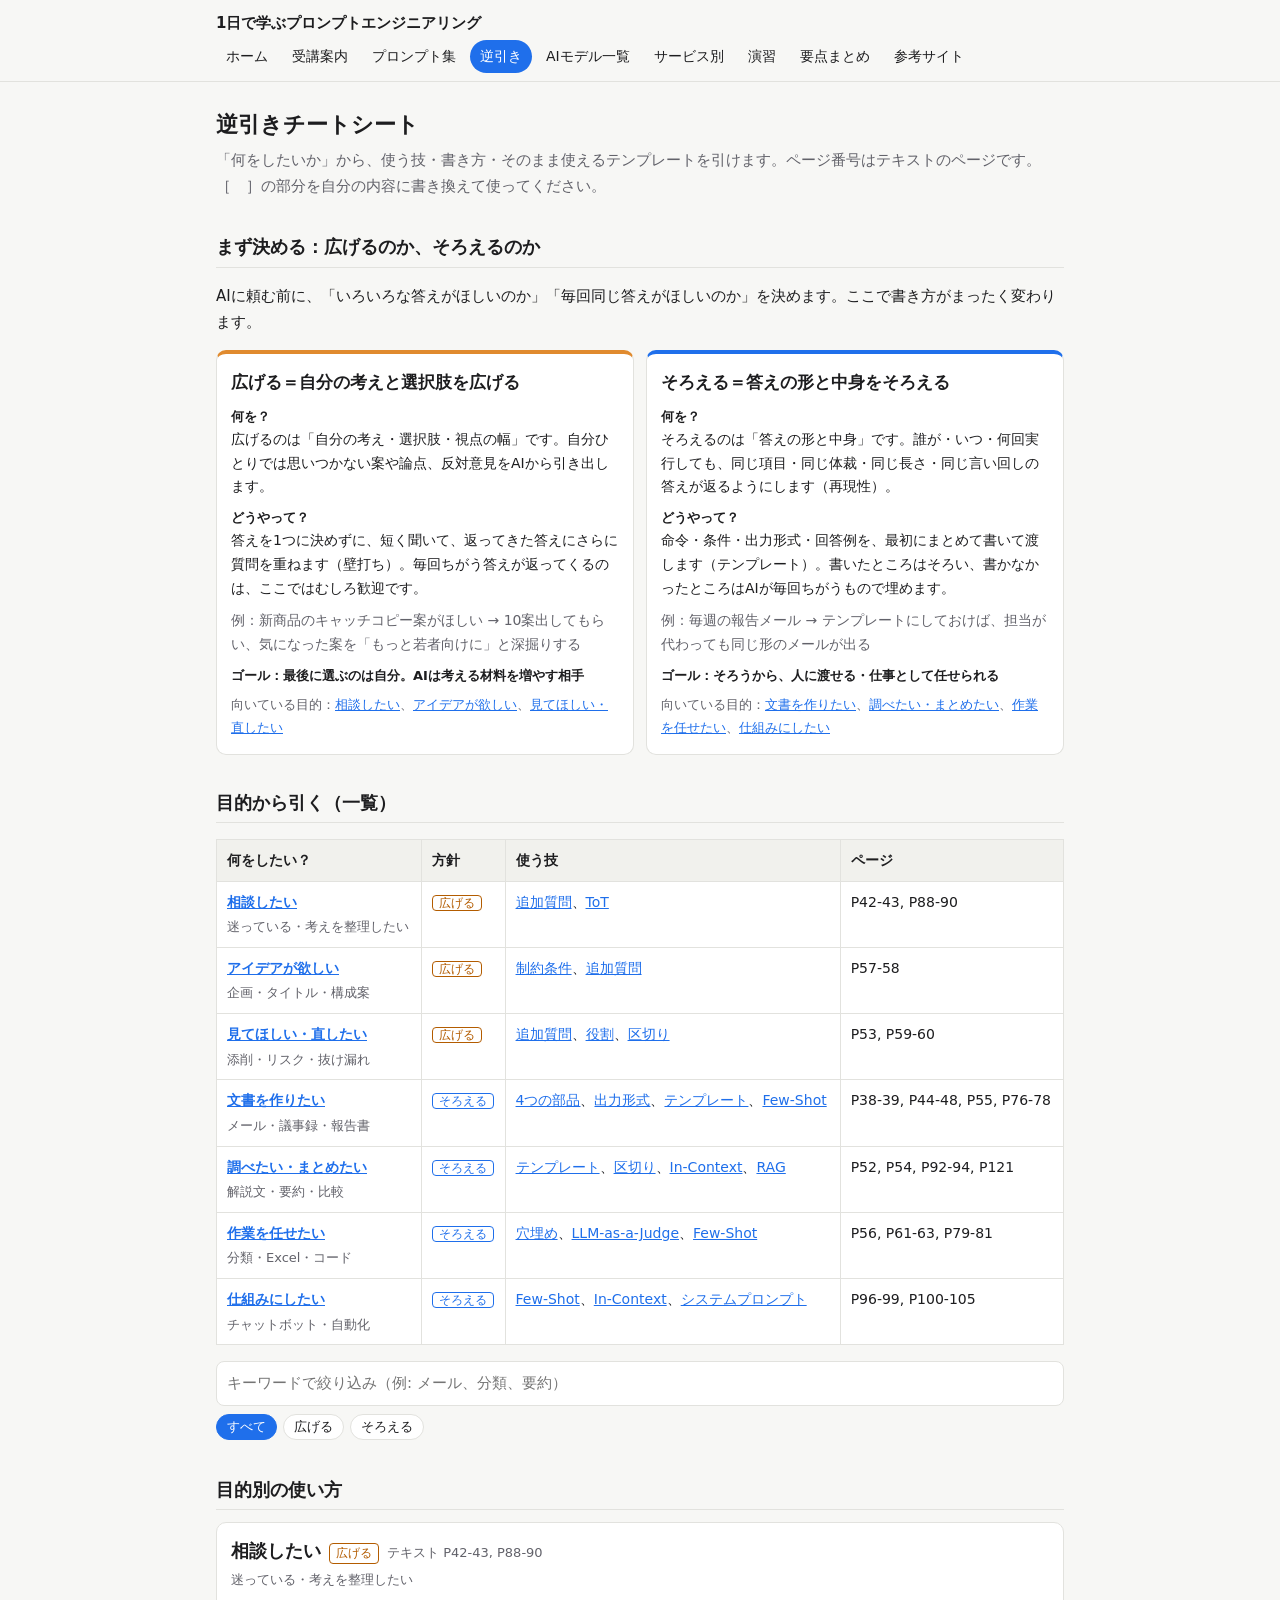
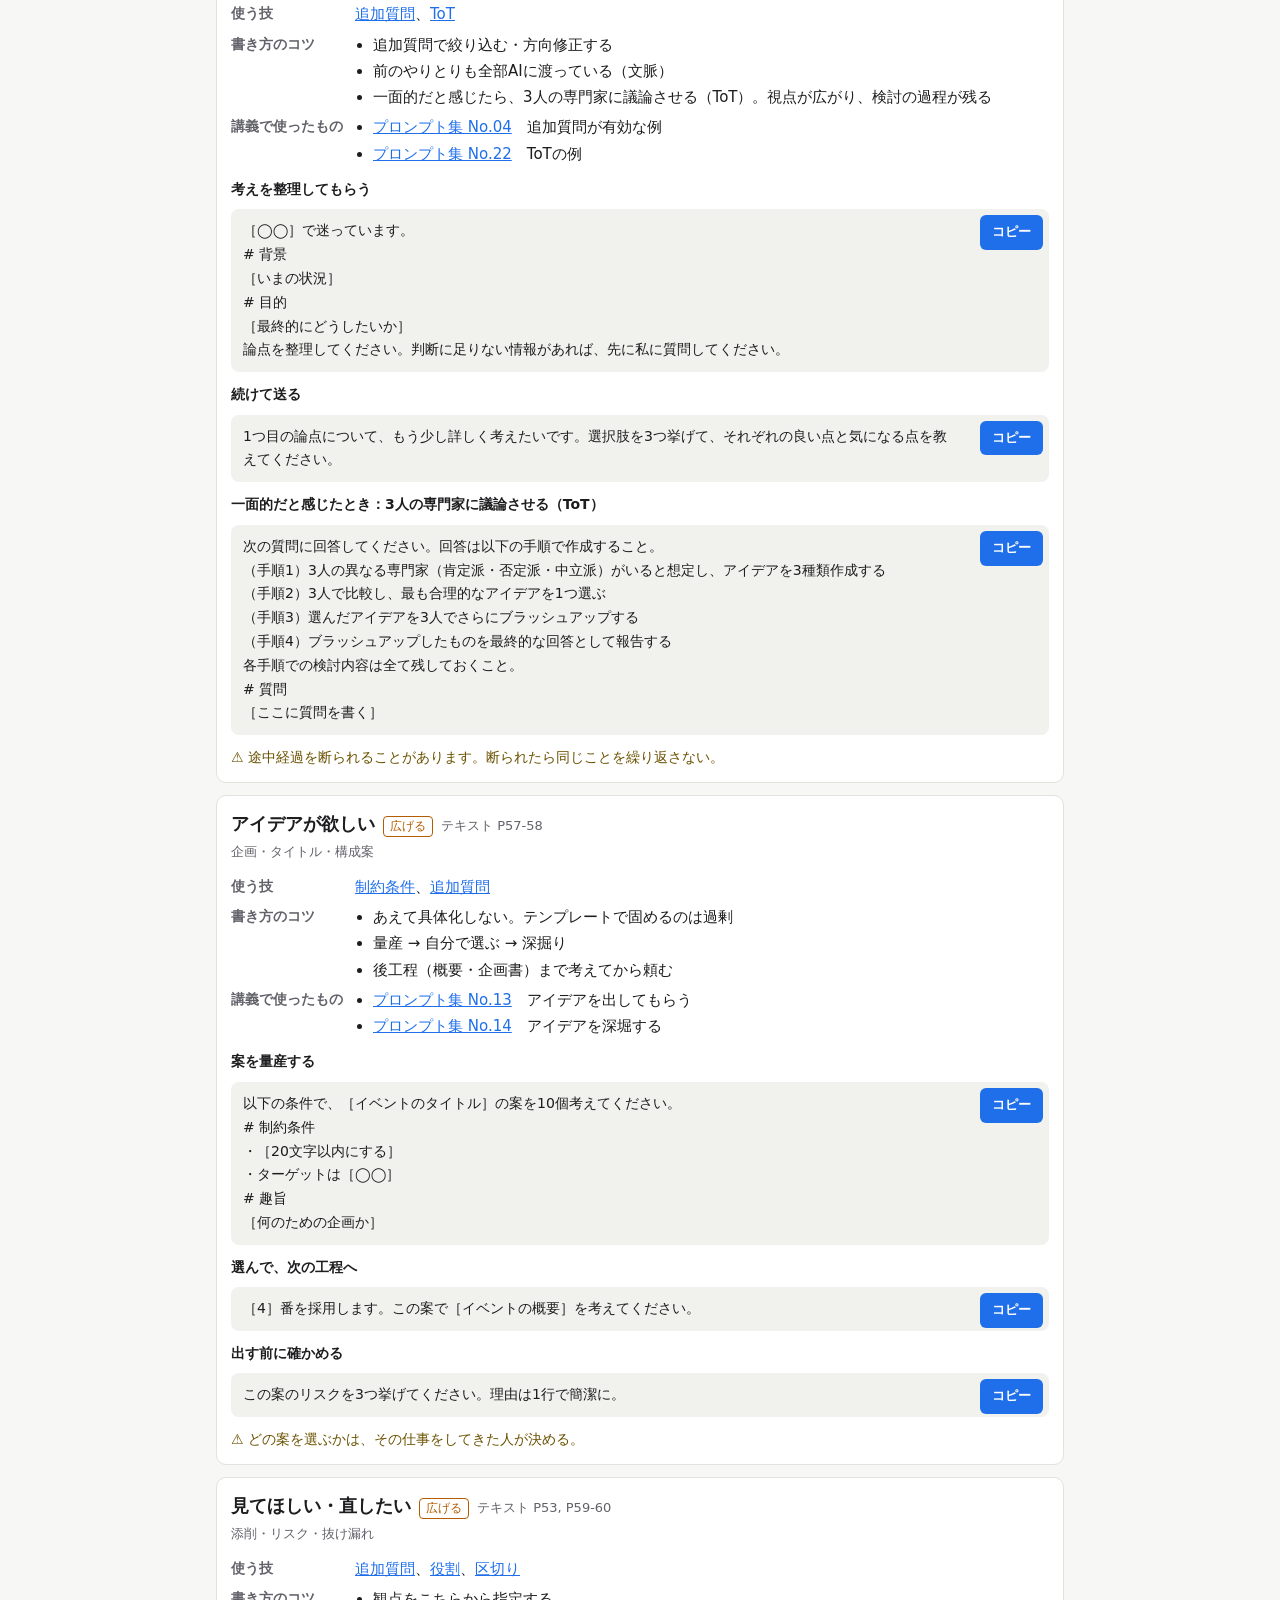
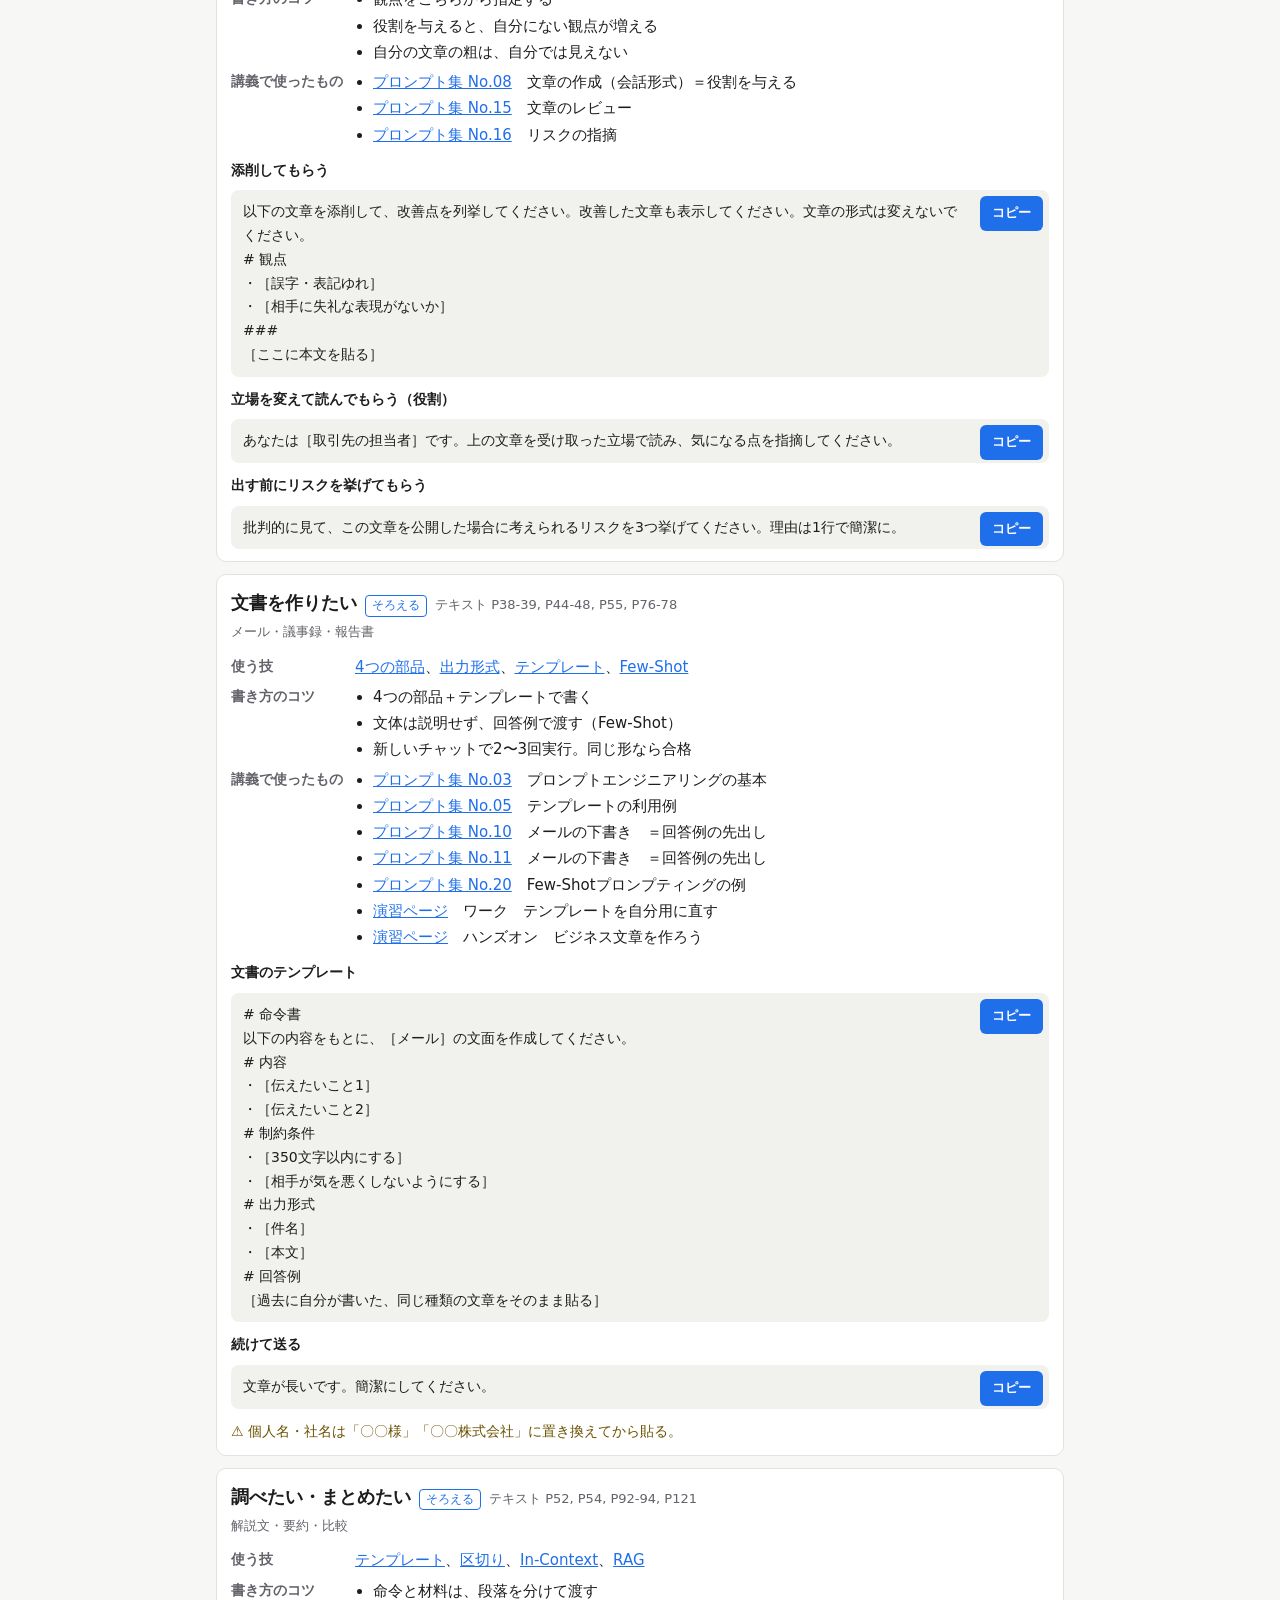
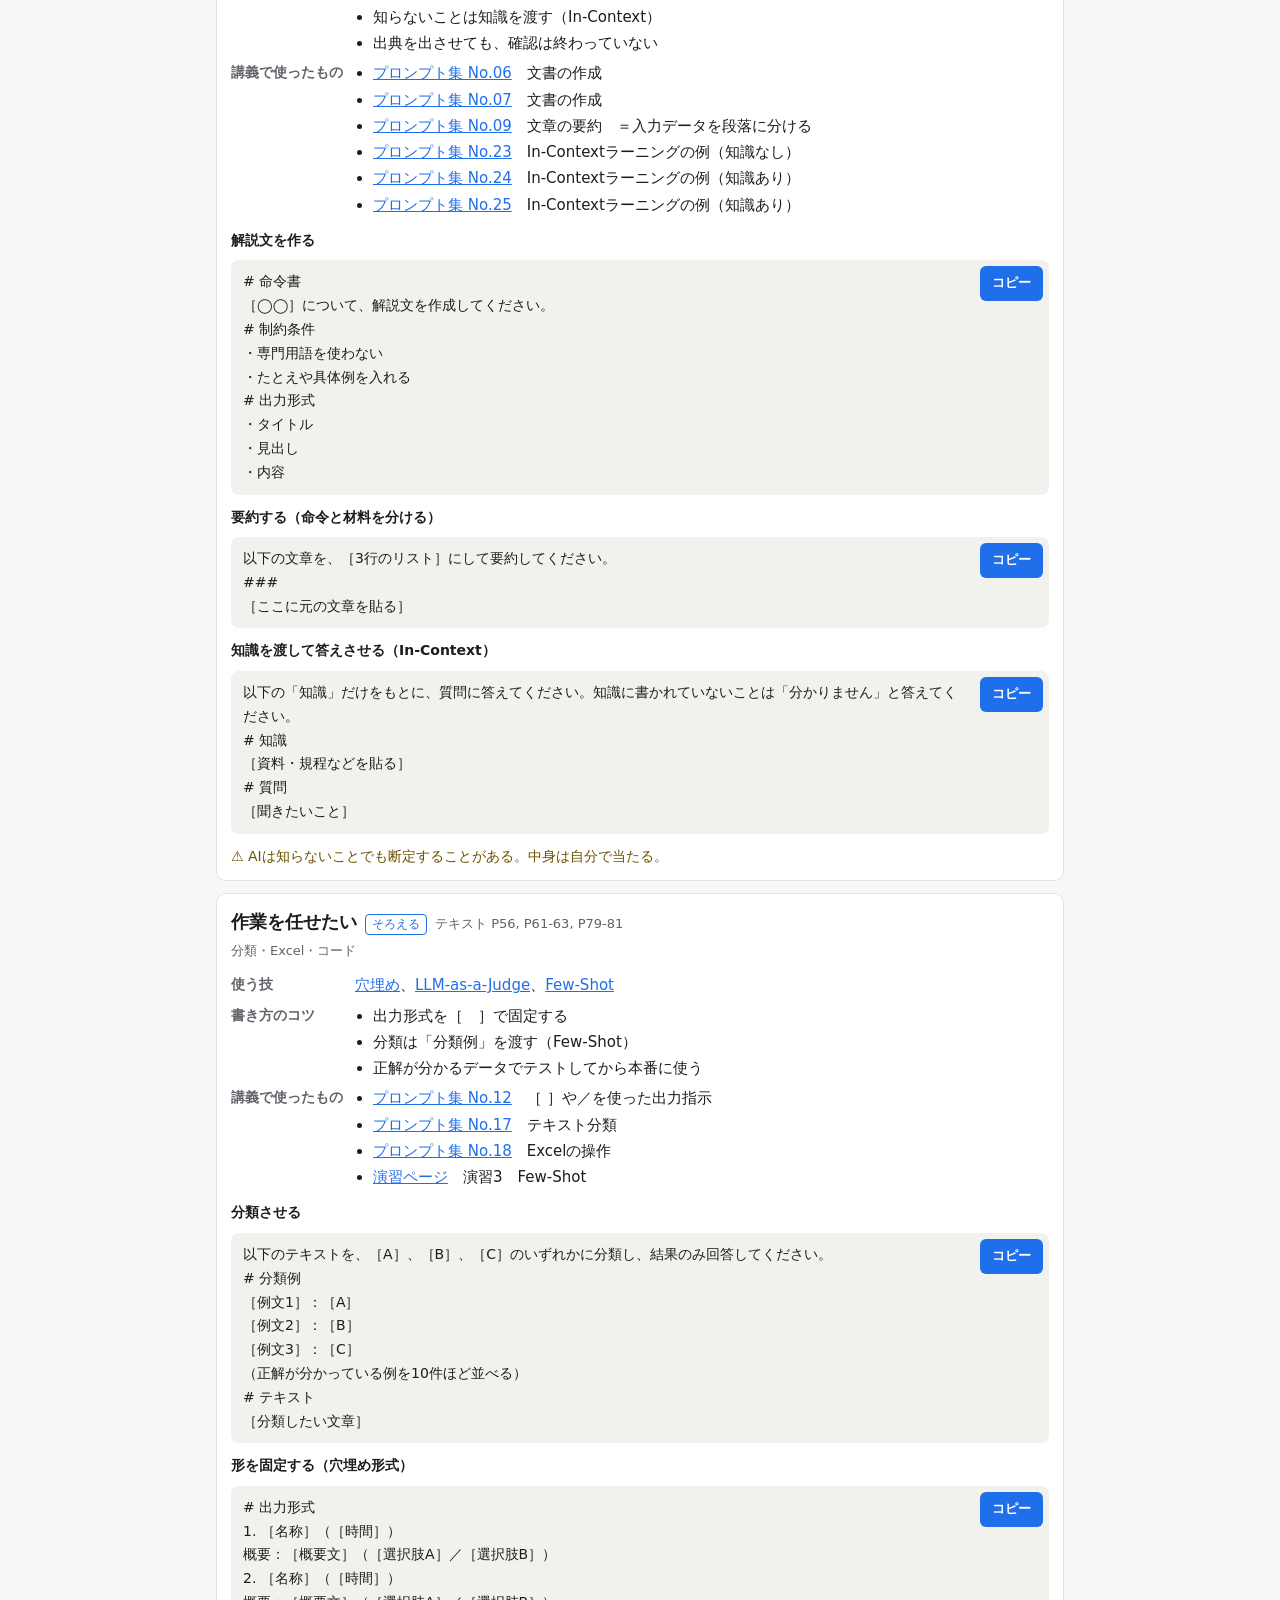
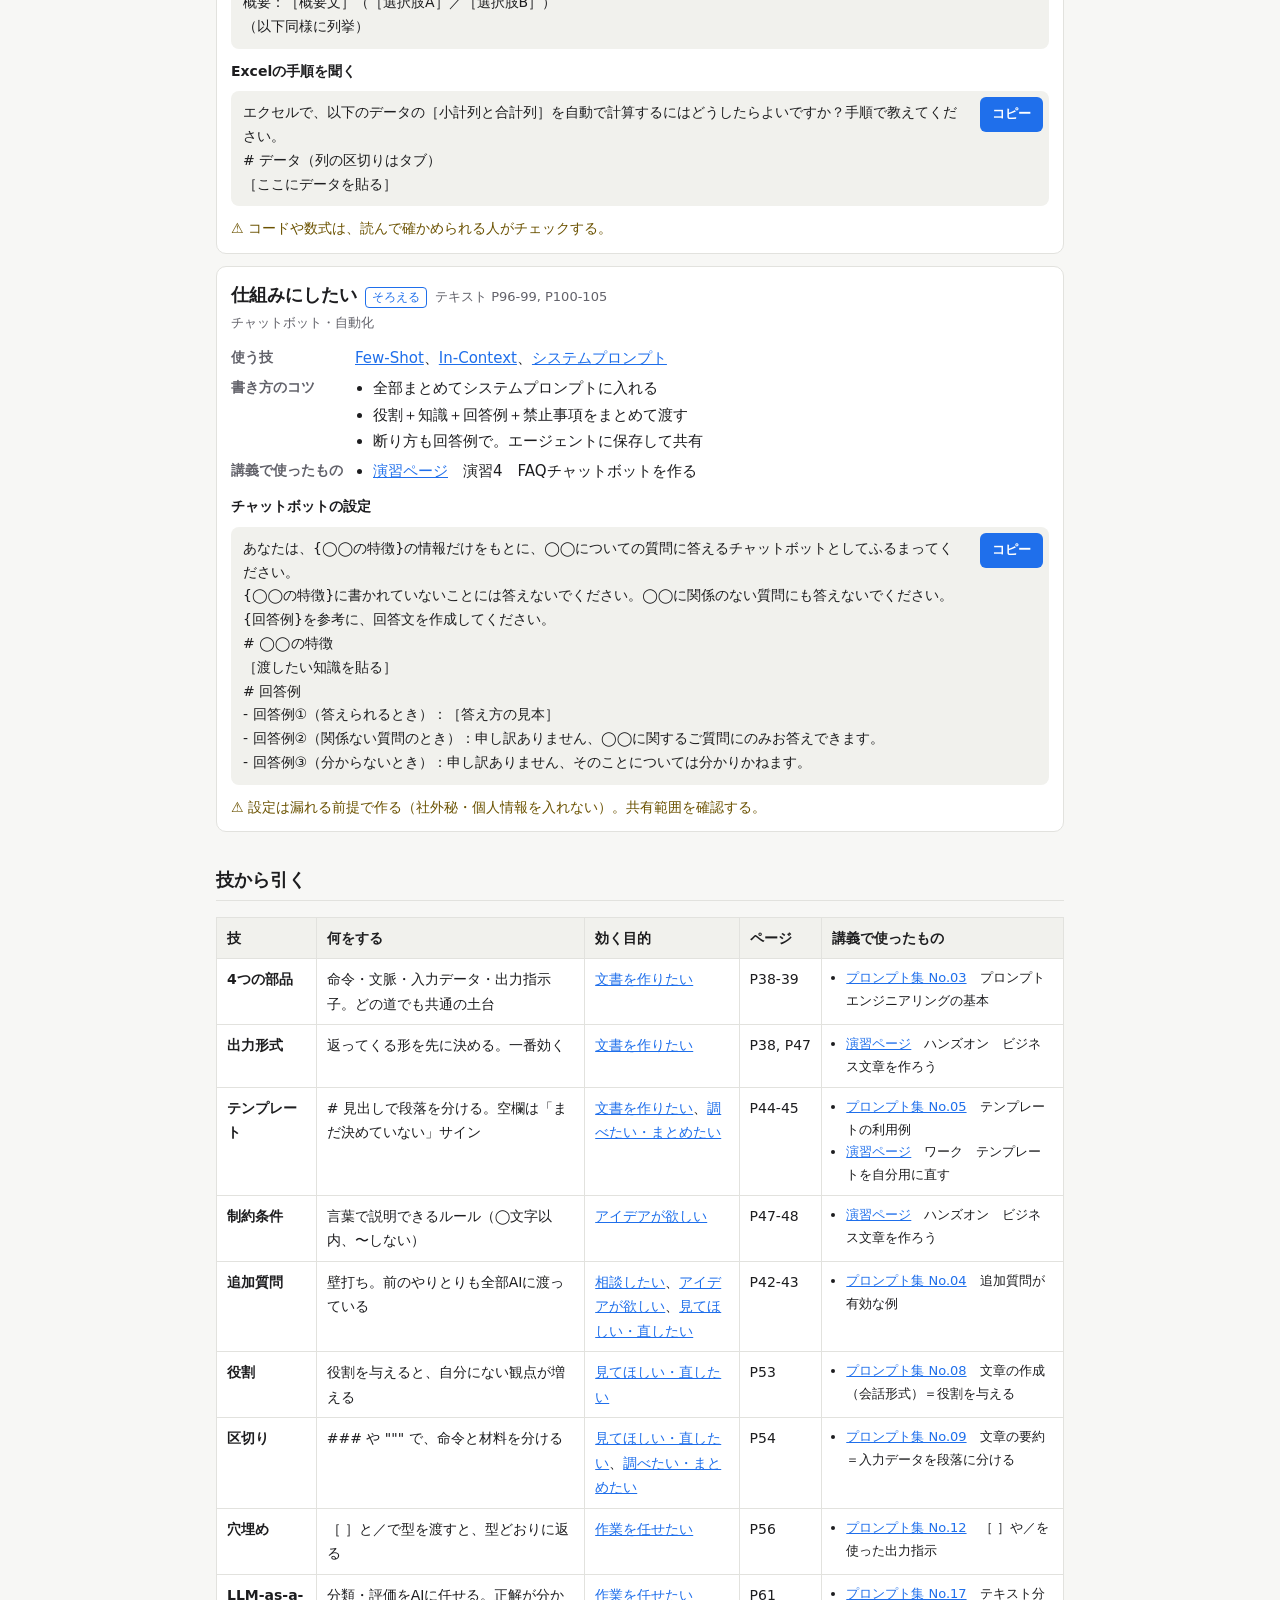
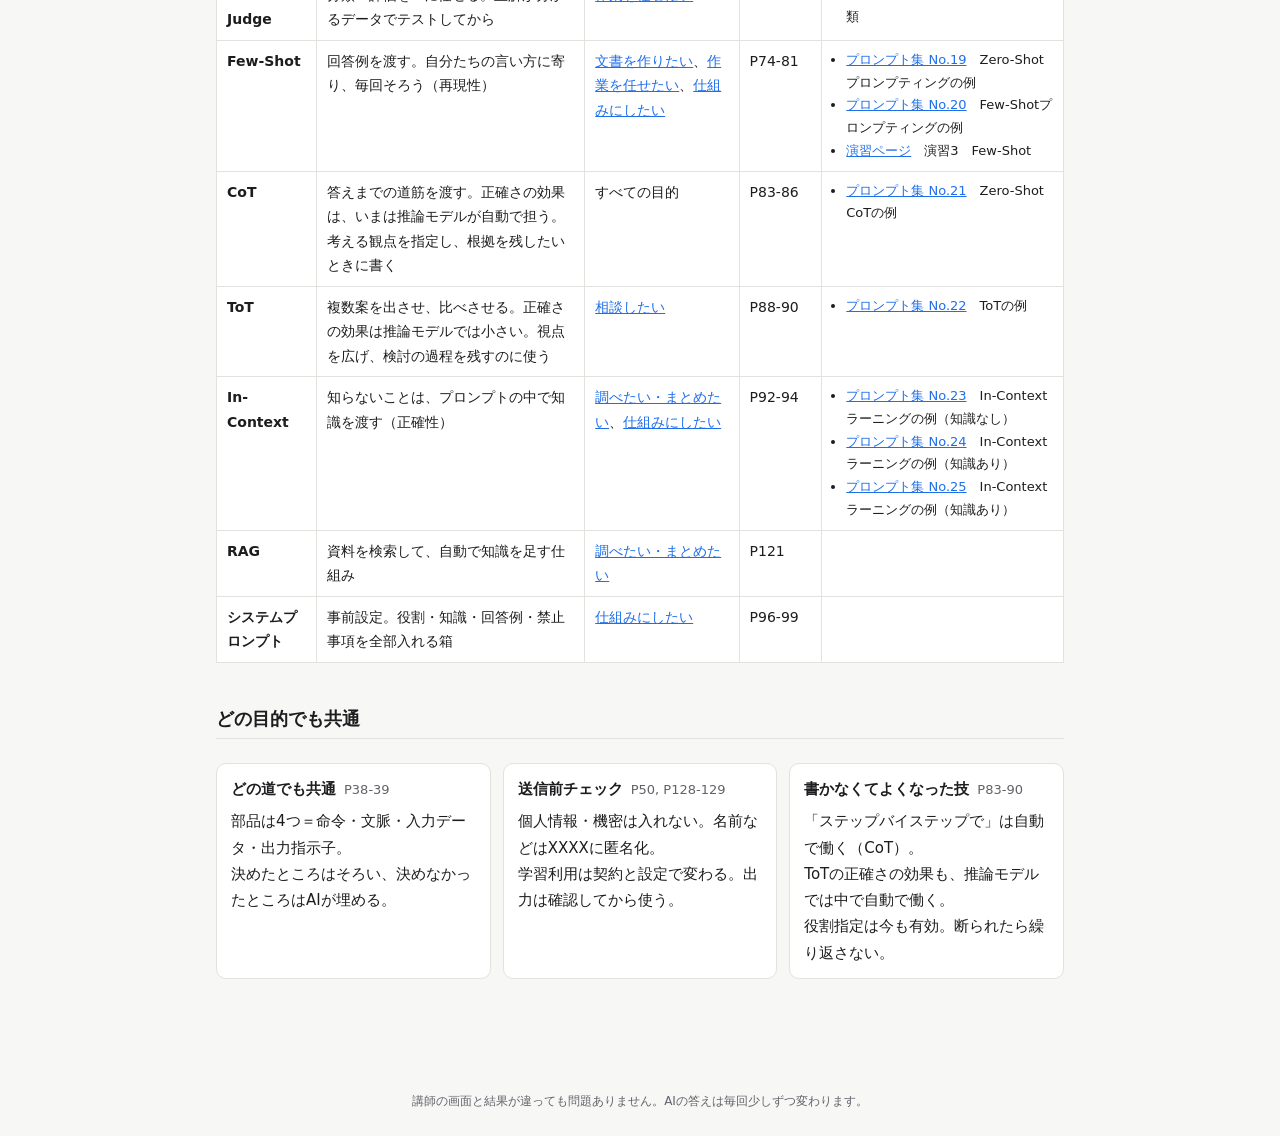
==== commit 4cb6dcc6: "AIモデル一覧を追加：無償・有償・特徴と公式出典（2026-11-04）" ====
--- a/docs/cheatsheet.html
+++ b/docs/cheatsheet.html
@@ -11,7 +11,7 @@
 <body>
 <header class="site-head"><div class="wrap">
 <a class="brand" href="index.html">1日で学ぶプロンプトエンジニアリング</a>
-<nav class="nav"><a href="index.html">ホーム</a><a href="guide.html">受講案内</a><a href="prompts.html">プロンプト集</a><a href="cheatsheet.html" aria-current=page>逆引き</a><a href="services.html">サービス別</a><a href="exercises.html">演習</a><a href="summary.html">要点まとめ</a><a href="references.html">参考サイト</a></nav>
+<nav class="nav"><a href="index.html">ホーム</a><a href="guide.html">受講案内</a><a href="prompts.html">プロンプト集</a><a href="cheatsheet.html" aria-current=page>逆引き</a><a href="models.html">AIモデル一覧</a><a href="services.html">サービス別</a><a href="exercises.html">演習</a><a href="summary.html">要点まとめ</a><a href="references.html">参考サイト</a></nav>
 </div></header>
 <main><div class="wrap">
 <h1>逆引きチートシート</h1><p class="lead">「何をしたいか」から、使う技・書き方・そのまま使えるテンプレートを引けます。ページ番号はテキストのページです。［　］の部分を自分の内容に書き換えて使ってください。</p><h2>まず決める：広げるのか、そろえるのか</h2><p>AIに頼む前に、「いろいろな答えがほしいのか」「毎回同じ答えがほしいのか」を決めます。ここで書き方がまったく変わります。</p><div class="grid"><div class="tile mode-wide"><b>広げる＝自分の考えと選択肢を広げる</b><p class="mode-p"><strong>何を？</strong>広げるのは「自分の考え・選択肢・視点の幅」です。自分ひとりでは思いつかない案や論点、反対意見をAIから引き出します。</p><p class="mode-p"><strong>どうやって？</strong>答えを1つに決めずに、短く聞いて、返ってきた答えにさらに質問を重ねます（壁打ち）。毎回ちがう答えが返ってくるのは、ここではむしろ歓迎です。</p><p class="mode-p sub">例：新商品のキャッチコピー案がほしい → 10案出してもらい、気になった案を「もっと若者向けに」と深掘りする</p><p class="mode-p"><strong>ゴール：最後に選ぶのは自分。AIは考える材料を増やす相手</strong></p><div class="sub" style="margin-top:6px">向いている目的：<a href="#consult">相談したい</a>、<a href="#idea">アイデアが欲しい</a>、<a href="#review">見てほしい・直したい</a></div></div><div class="tile mode-same"><b>そろえる＝答えの形と中身をそろえる</b><p class="mode-p"><strong>何を？</strong>そろえるのは「答えの形と中身」です。誰が・いつ・何回実行しても、同じ項目・同じ体裁・同じ長さ・同じ言い回しの答えが返るようにします（再現性）。</p><p class="mode-p"><strong>どうやって？</strong>命令・条件・出力形式・回答例を、最初にまとめて書いて渡します（テンプレート）。書いたところはそろい、書かなかったところはAIが毎回ちがうもので埋めます。</p><p class="mode-p sub">例：毎週の報告メール → テンプレートにしておけば、担当が代わっても同じ形のメールが出る</p><p class="mode-p"><strong>ゴール：そろうから、人に渡せる・仕事として任せられる</strong></p><div class="sub" style="margin-top:6px">向いている目的：<a href="#write">文書を作りたい</a>、<a href="#research">調べたい・まとめたい</a>、<a href="#task">作業を任せたい</a>、<a href="#system">仕組みにしたい</a></div></div></div><h2>目的から引く（一覧）</h2><div class="tbl-wrap"><table class="tbl idx"><thead><tr><th>何をしたい？</th><th>方針</th><th>使う技</th><th>ページ</th></tr></thead><tbody><tr><td><a href="#consult"><b>相談したい</b></a><br><span class="sub">迷っている・考えを整理したい</span></td><td data-l="方針"><span class="tag mode-tag-wide">広げる</span></td><td data-l="使う技"><a href="#skill-4">追加質問</a>、<a href="#skill-11">ToT</a></td><td data-l="ページ" class="nowrap">P42-43, P88-90</td></tr><tr><td><a href="#idea"><b>アイデアが欲しい</b></a><br><span class="sub">企画・タイトル・構成案</span></td><td data-l="方針"><span class="tag mode-tag-wide">広げる</span></td><td data-l="使う技"><a href="#skill-3">制約条件</a>、<a href="#skill-4">追加質問</a></td><td data-l="ページ" class="nowrap">P57-58</td></tr><tr><td><a href="#review"><b>見てほしい・直したい</b></a><br><span class="sub">添削・リスク・抜け漏れ</span></td><td data-l="方針"><span class="tag mode-tag-wide">広げる</span></td><td data-l="使う技"><a href="#skill-4">追加質問</a>、<a href="#skill-5">役割</a>、<a href="#skill-6">区切り</a></td><td data-l="ページ" class="nowrap">P53, P59-60</td></tr><tr><td><a href="#write"><b>文書を作りたい</b></a><br><span class="sub">メール・議事録・報告書</span></td><td data-l="方針"><span class="tag mode-tag-same">そろえる</span></td><td data-l="使う技"><a href="#skill-0">4つの部品</a>、<a href="#skill-1">出力形式</a>、<a href="#skill-2">テンプレート</a>、<a href="#skill-9">Few-Shot</a></td><td data-l="ページ" class="nowrap">P38-39, P44-48, P55, P76-78</td></tr><tr><td><a href="#research"><b>調べたい・まとめたい</b></a><br><span class="sub">解説文・要約・比較</span></td><td data-l="方針"><span class="tag mode-tag-same">そろえる</span></td><td data-l="使う技"><a href="#skill-2">テンプレート</a>、<a href="#skill-6">区切り</a>、<a href="#skill-12">In-Context</a>、<a href="#skill-13">RAG</a></td><td data-l="ページ" class="nowrap">P52, P54, P92-94, P121</td></tr><tr><td><a href="#task"><b>作業を任せたい</b></a><br><span class="sub">分類・Excel・コード</span></td><td data-l="方針"><span class="tag mode-tag-same">そろえる</span></td><td data-l="使う技"><a href="#skill-7">穴埋め</a>、<a href="#skill-8">LLM-as-a-Judge</a>、<a href="#skill-9">Few-Shot</a></td><td data-l="ページ" class="nowrap">P56, P61-63, P79-81</td></tr><tr><td><a href="#system"><b>仕組みにしたい</b></a><br><span class="sub">チャットボット・自動化</span></td><td data-l="方針"><span class="tag mode-tag-same">そろえる</span></td><td data-l="使う技"><a href="#skill-9">Few-Shot</a>、<a href="#skill-12">In-Context</a>、<a href="#skill-14">システムプロンプト</a></td><td data-l="ページ" class="nowrap">P96-99, P100-105</td></tr></tbody></table></div><div class="toolbar"><input type="search" id="q" placeholder="キーワードで絞り込み（例: メール、分類、要約）" aria-label="検索"></div><div class="chips"><button class="chip" type="button" aria-pressed="true" data-ch="">すべて</button><button class="chip" type="button" aria-pressed="false" data-ch="広げる">広げる</button><button class="chip" type="button" aria-pressed="false" data-ch="そろえる">そろえる</button></div><section data-filter-group><h2>目的別の使い方</h2><section class="card purpose" id="consult" data-filter-item data-no="0" data-ch="広げる" data-search="相談したい 迷っている・考えを整理したい 追加質問 tot 追加質問で絞り込む・方向修正する 前のやりとりも全部aiに渡っている（文脈） 一面的だと感じたら、3人の専門家に議論させる（tot）。視点が広がり、検討の過程が残る ［◯◯］で迷っています。
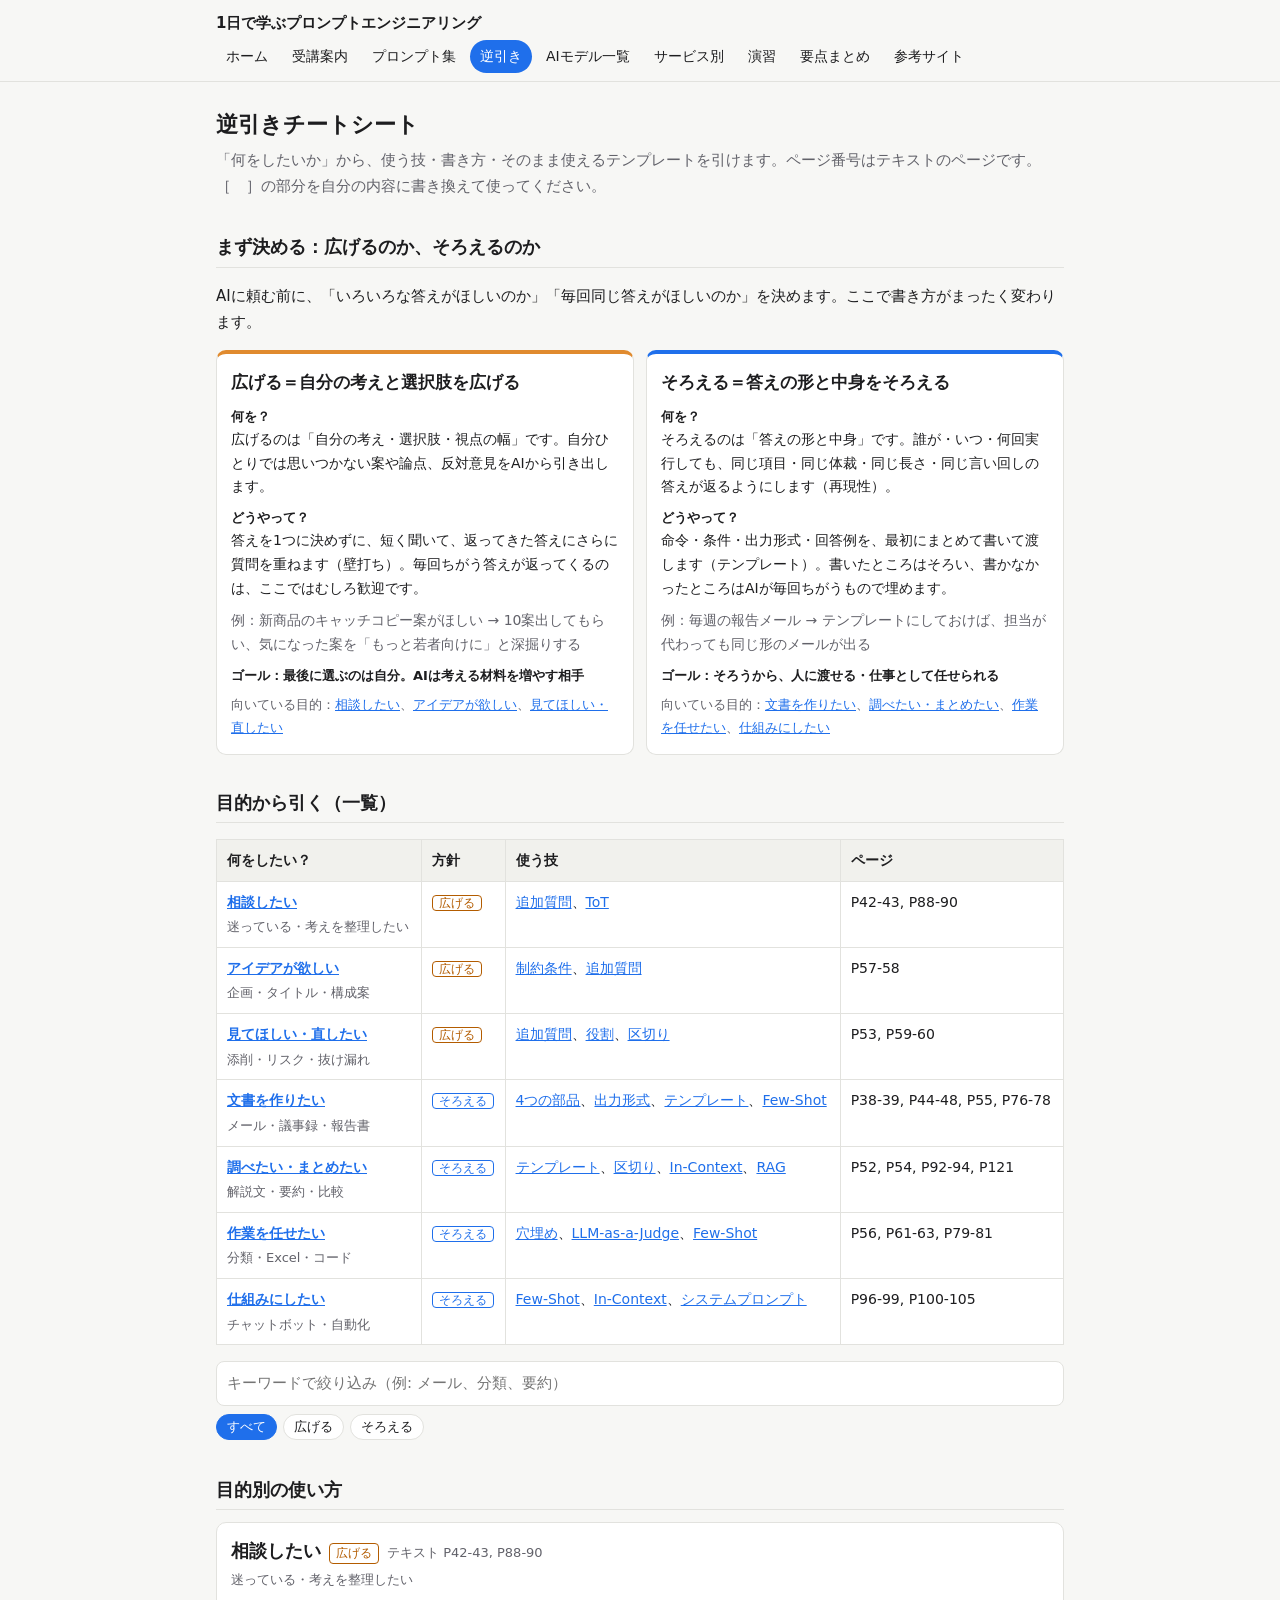
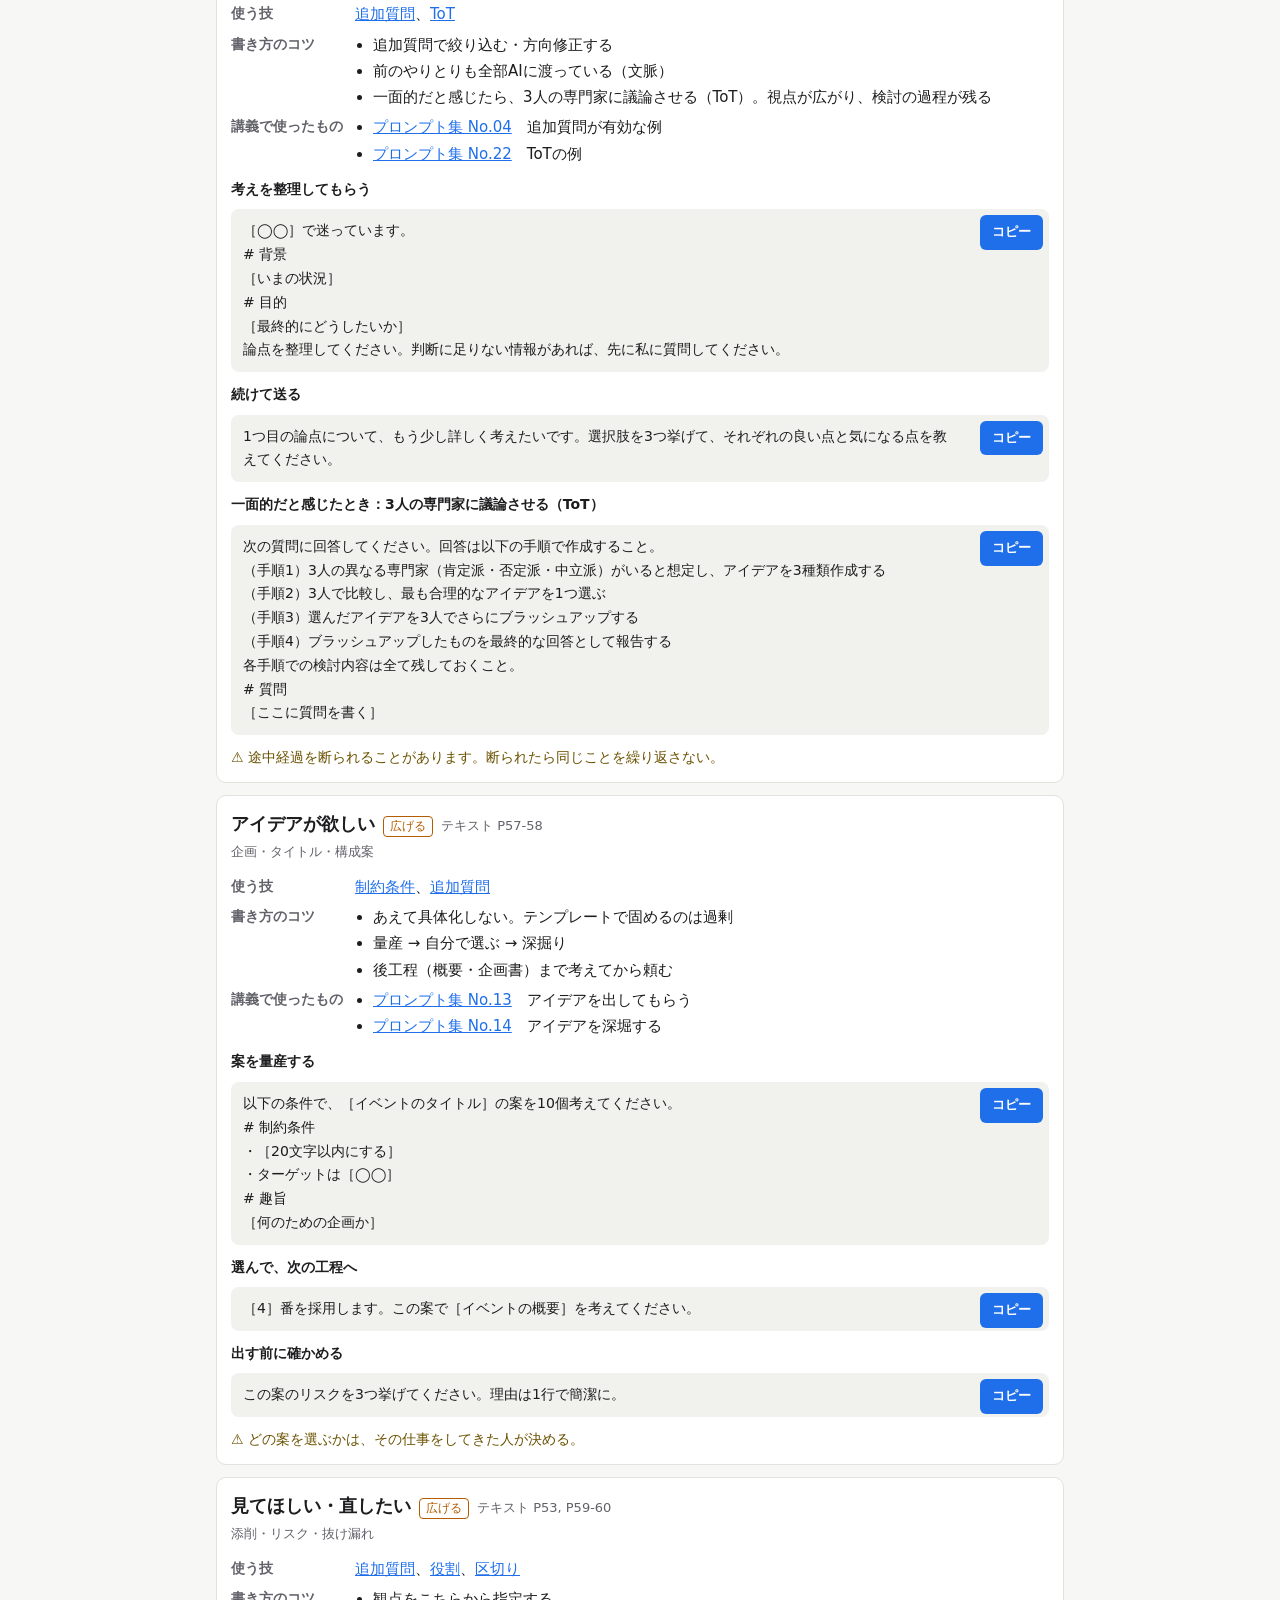
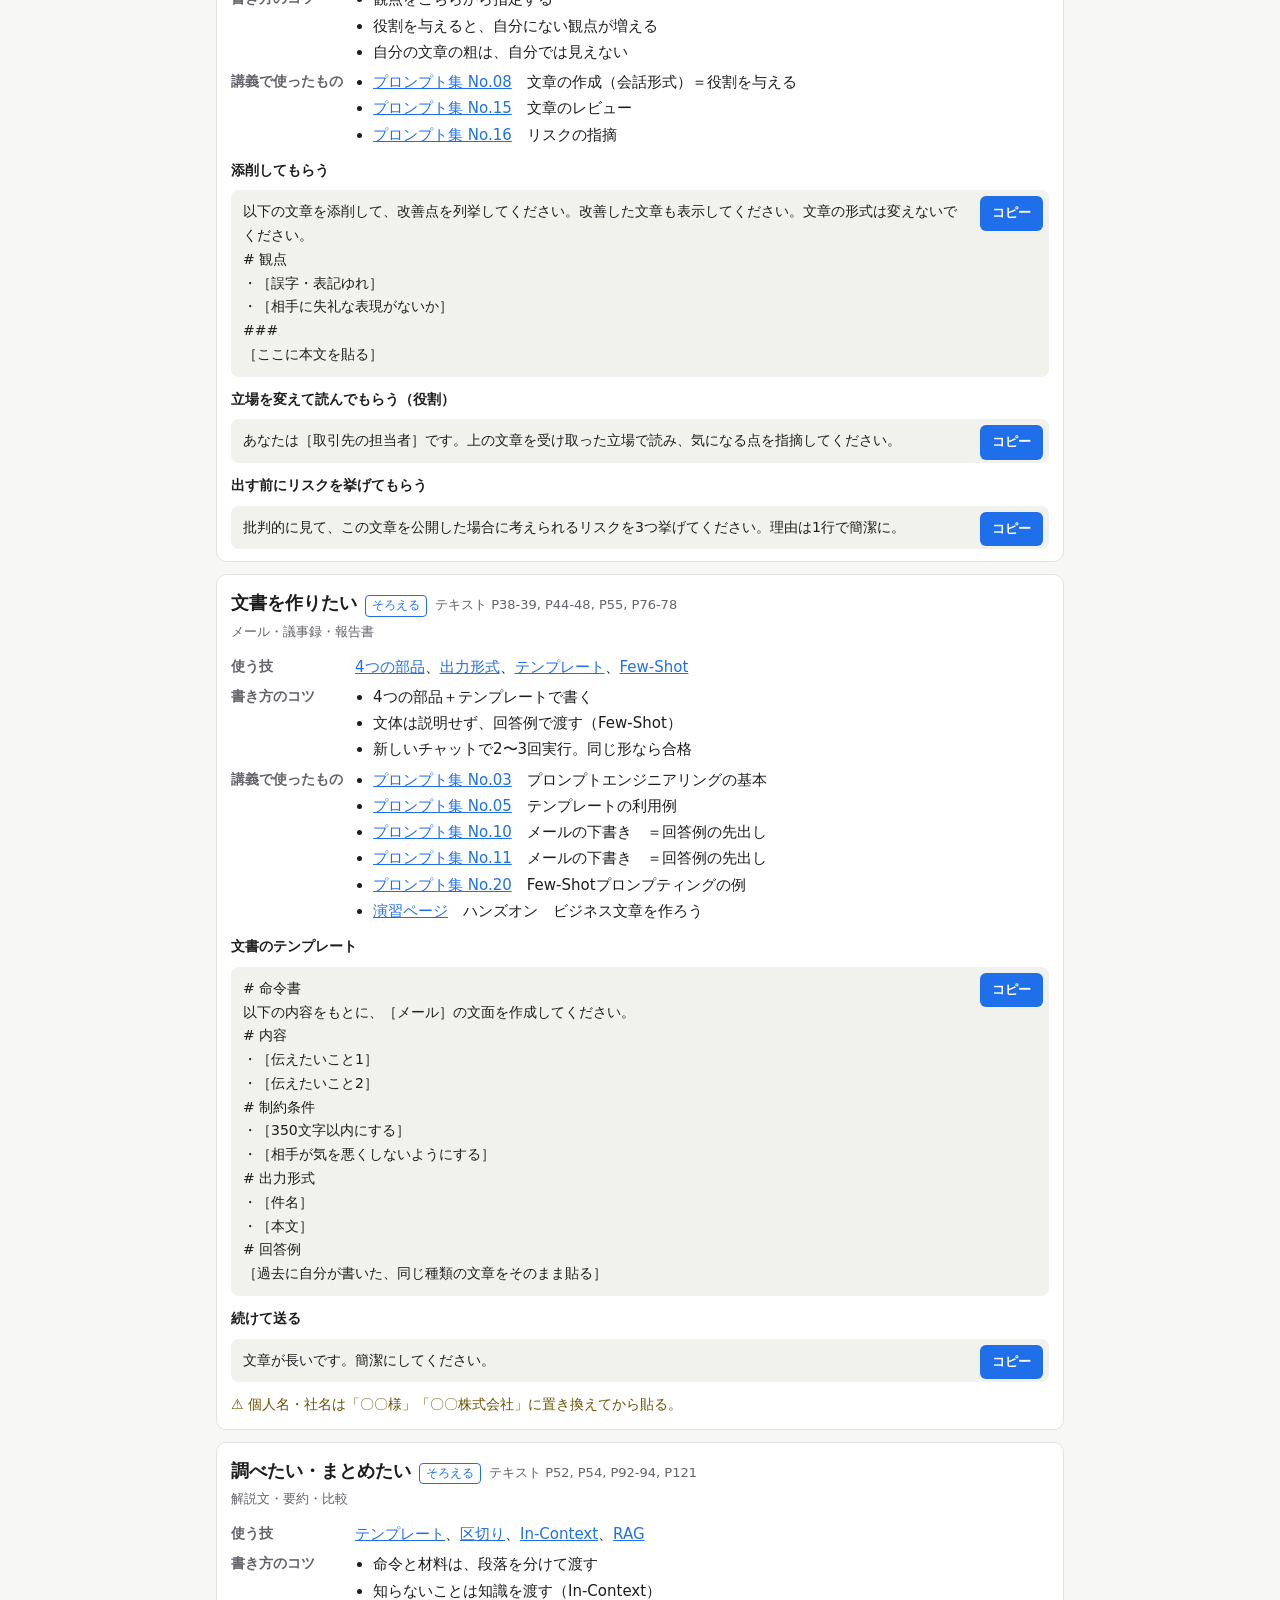
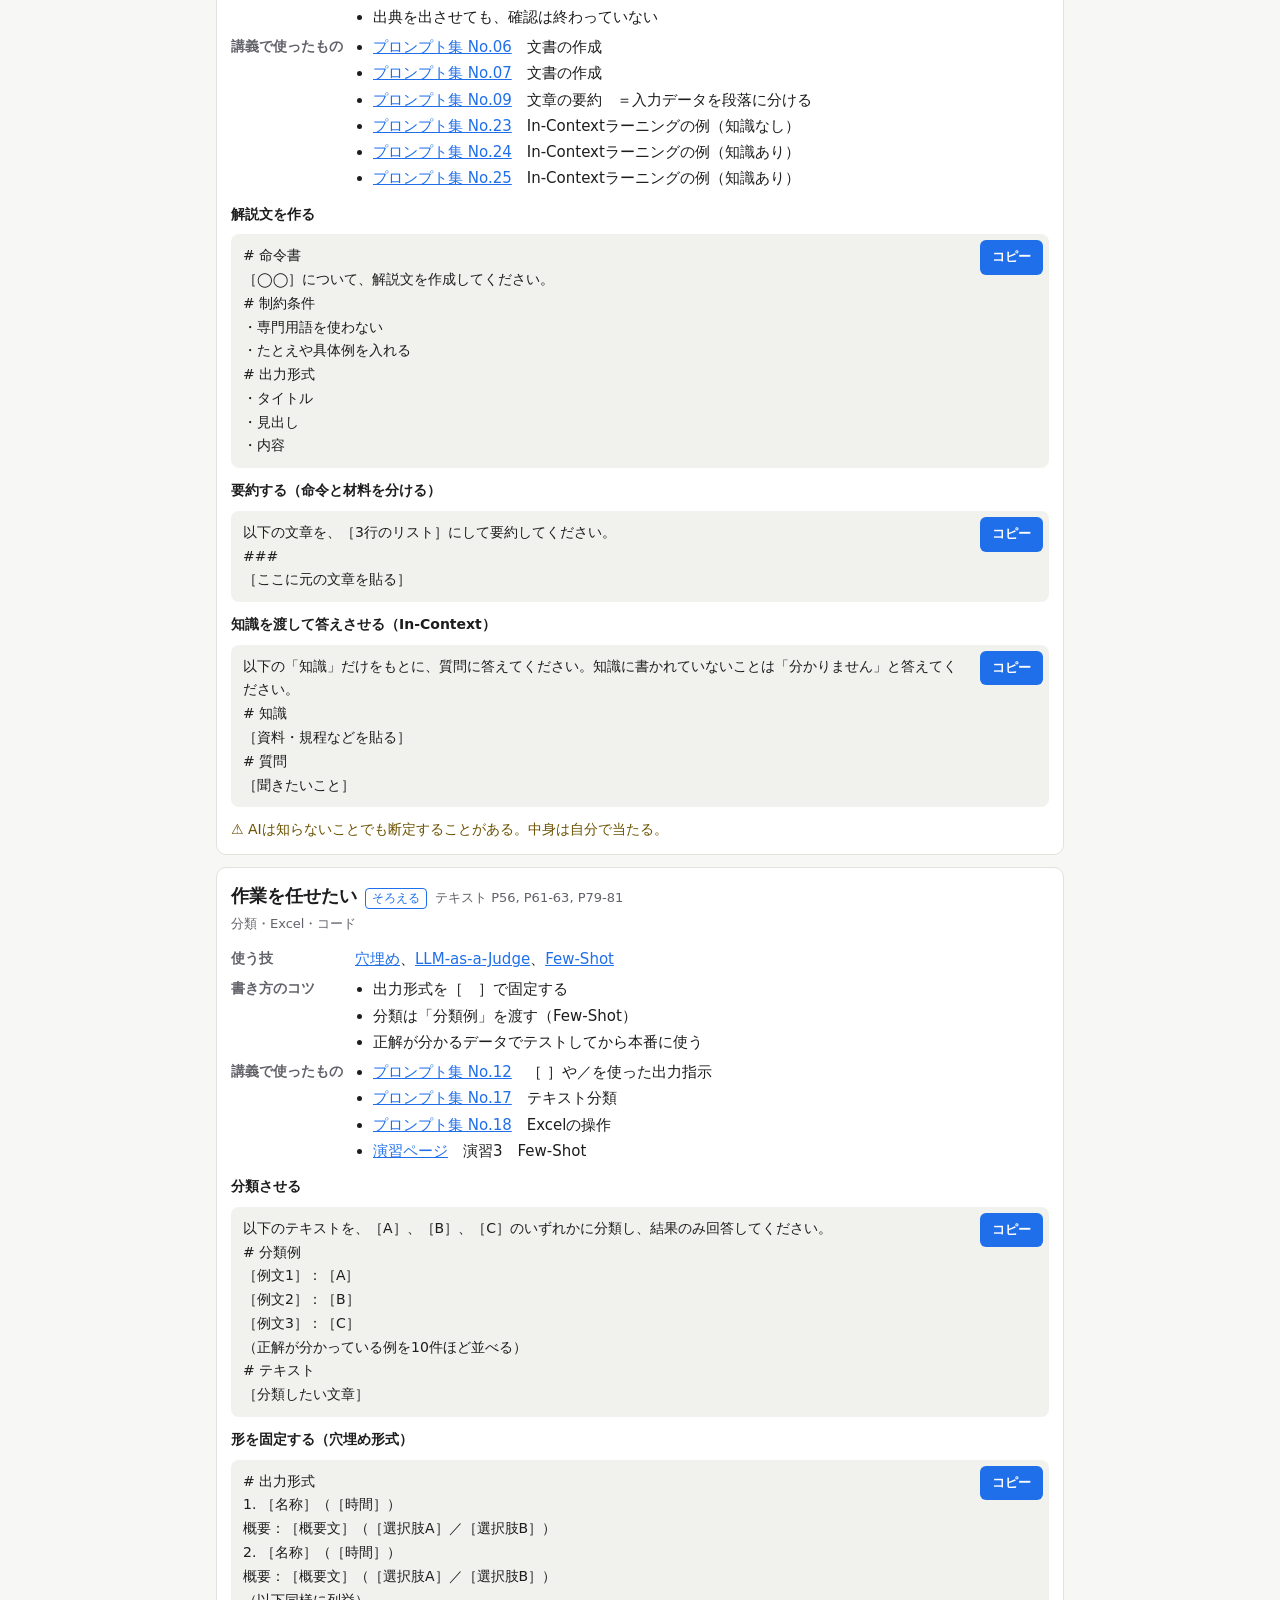
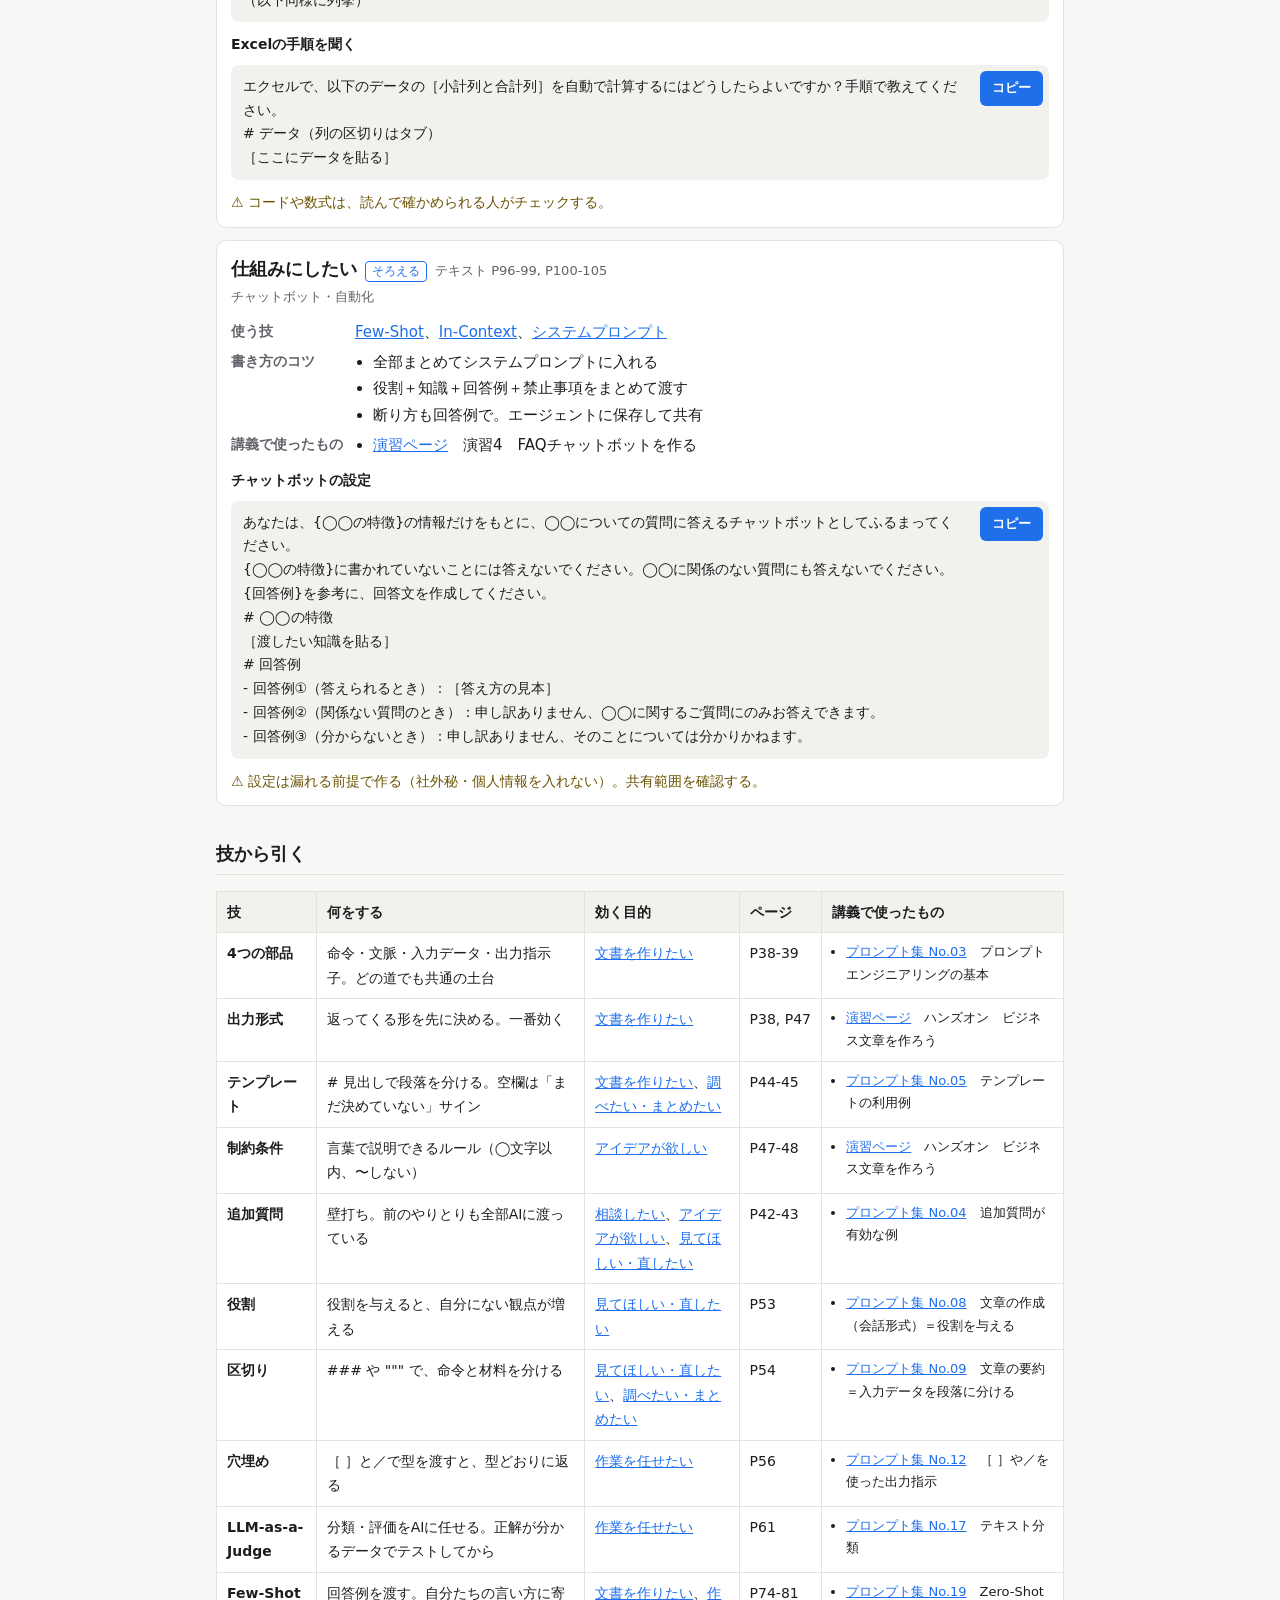
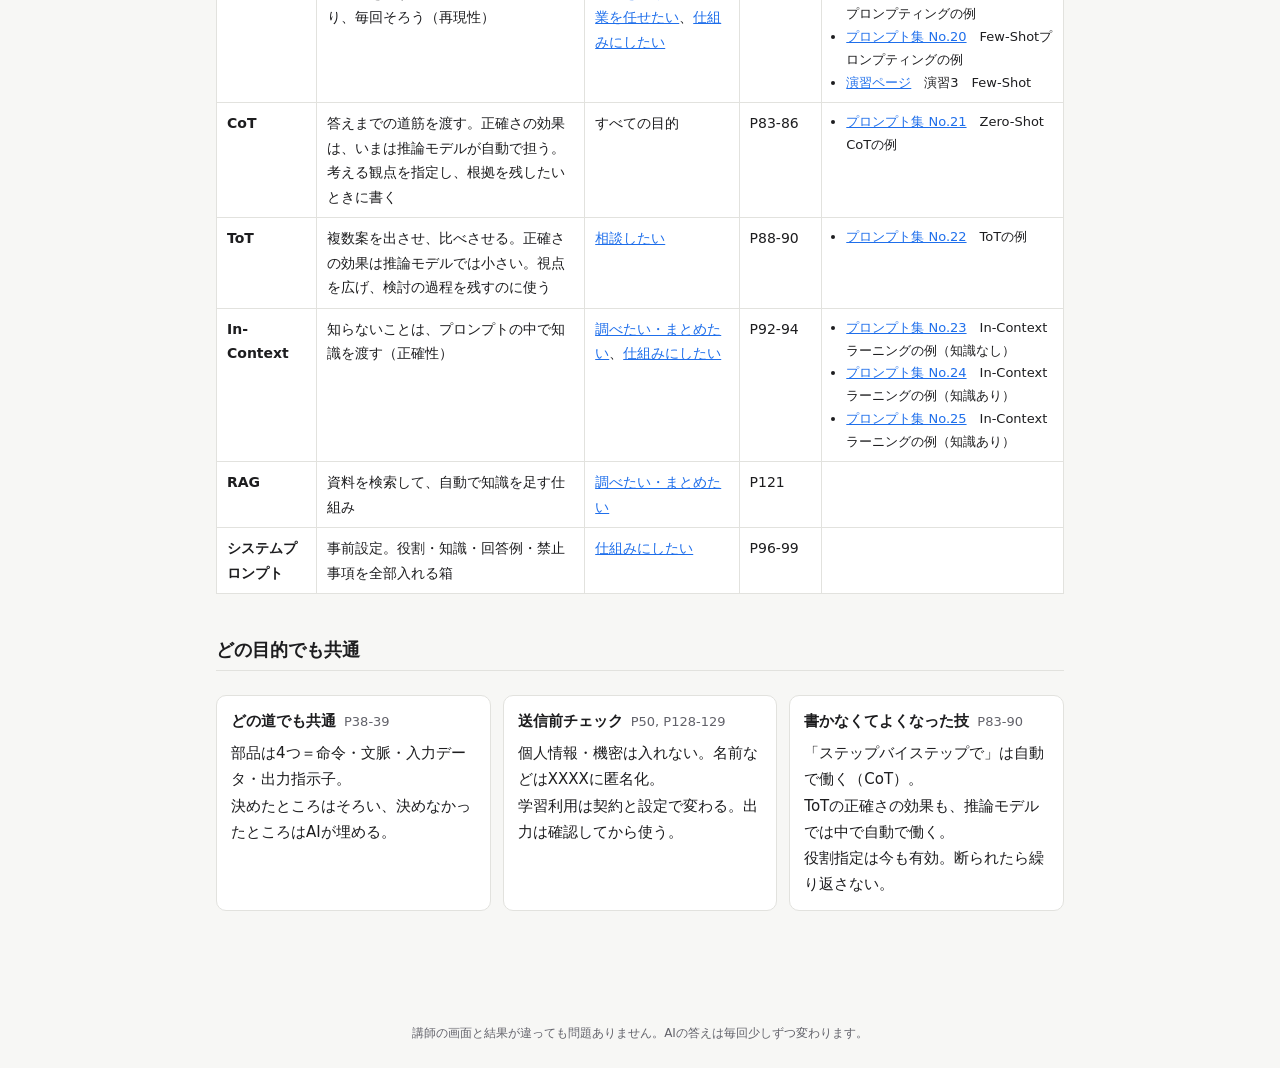
==== commit c7087acd: "P45のテンプレート改造ワークと案内リンクを削除" ====
--- a/docs/cheatsheet.html
+++ b/docs/cheatsheet.html
@@ -70,7 +70,7 @@
 ・［件名］
 ・［本文］
 # 回答例
-［過去に自分が書いた、同じ種類の文章をそのまま貼る］ 文章が長いです。簡潔にしてください。 文書のテンプレート 続けて送る"><div class="meta"><span class="ttl" style="font-size:18px">文書を作りたい</span><span class="tag mode-tag-same">そろえる</span><span class="pg">テキスト P38-39, P44-48, P55, P76-78</span></div><div class="sub">メール・議事録・報告書</div><dl class="kv"><dt>使う技</dt><dd><a href="#skill-0">4つの部品</a>、<a href="#skill-1">出力形式</a>、<a href="#skill-2">テンプレート</a>、<a href="#skill-9">Few-Shot</a></dd><dt>書き方のコツ</dt><dd><ul><li>4つの部品＋テンプレートで書く</li><li>文体は説明せず、回答例で渡す（Few-Shot）</li><li>新しいチャットで2〜3回実行。同じ形なら合格</li></ul></dd><dt>講義で使ったもの</dt><dd><ul><li><a href="prompts.html#n3">プロンプト集 No.03</a>　プロンプトエンジニアリングの基本</li><li><a href="prompts.html#n5">プロンプト集 No.05</a>　テンプレートの利用例</li><li><a href="prompts.html#n10">プロンプト集 No.10</a>　メールの下書き　＝回答例の先出し</li><li><a href="prompts.html#n11">プロンプト集 No.11</a>　メールの下書き　＝回答例の先出し</li><li><a href="prompts.html#n20">プロンプト集 No.20</a>　Few-Shotプロンプティングの例</li><li><a href="exercises.html#ex-d">演習ページ</a>　ワーク　テンプレートを自分用に直す</li><li><a href="exercises.html#ex-e">演習ページ</a>　ハンズオン　ビジネス文章を作ろう</li></ul></dd></dl><div class="tpl"><div class="tpl-name">文書のテンプレート</div><div class="box"><pre># 命令書
+［過去に自分が書いた、同じ種類の文章をそのまま貼る］ 文章が長いです。簡潔にしてください。 文書のテンプレート 続けて送る"><div class="meta"><span class="ttl" style="font-size:18px">文書を作りたい</span><span class="tag mode-tag-same">そろえる</span><span class="pg">テキスト P38-39, P44-48, P55, P76-78</span></div><div class="sub">メール・議事録・報告書</div><dl class="kv"><dt>使う技</dt><dd><a href="#skill-0">4つの部品</a>、<a href="#skill-1">出力形式</a>、<a href="#skill-2">テンプレート</a>、<a href="#skill-9">Few-Shot</a></dd><dt>書き方のコツ</dt><dd><ul><li>4つの部品＋テンプレートで書く</li><li>文体は説明せず、回答例で渡す（Few-Shot）</li><li>新しいチャットで2〜3回実行。同じ形なら合格</li></ul></dd><dt>講義で使ったもの</dt><dd><ul><li><a href="prompts.html#n3">プロンプト集 No.03</a>　プロンプトエンジニアリングの基本</li><li><a href="prompts.html#n5">プロンプト集 No.05</a>　テンプレートの利用例</li><li><a href="prompts.html#n10">プロンプト集 No.10</a>　メールの下書き　＝回答例の先出し</li><li><a href="prompts.html#n11">プロンプト集 No.11</a>　メールの下書き　＝回答例の先出し</li><li><a href="prompts.html#n20">プロンプト集 No.20</a>　Few-Shotプロンプティングの例</li><li><a href="exercises.html#ex-e">演習ページ</a>　ハンズオン　ビジネス文章を作ろう</li></ul></dd></dl><div class="tpl"><div class="tpl-name">文書のテンプレート</div><div class="box"><pre># 命令書
 以下の内容をもとに、［メール］の文面を作成してください。
 # 内容
 ・［伝えたいこと1］
@@ -154,7 +154,7 @@
 # 回答例
 - 回答例①（答えられるとき）：［答え方の見本］
 - 回答例②（関係ない質問のとき）：申し訳ありません、◯◯に関するご質問にのみお答えできます。
-- 回答例③（分からないとき）：申し訳ありません、そのことについては分かりかねます。</pre><button class="copy" type="button">コピー</button></div></div><p class="caution">⚠ 設定は漏れる前提で作る（社外秘・個人情報を入れない）。共有範囲を確認する。</p></section><p id="empty" class="hidden">該当するものがありません。</p></section><h2>技から引く</h2><div class="tbl-wrap"><table class="tbl idx"><thead><tr><th>技</th><th>何をする</th><th>効く目的</th><th>ページ</th><th>講義で使ったもの</th></tr></thead><tbody><tr id="skill-0"><td><b>4つの部品</b></td><td data-l="何をする">命令・文脈・入力データ・出力指示子。どの道でも共通の土台</td><td data-l="効く目的"><a href="#write">文書を作りたい</a></td><td data-l="ページ" class="nowrap">P38-39</td><td data-l="講義で使ったもの" class="rel"><ul><li><a href="prompts.html#n3">プロンプト集 No.03</a>　プロンプトエンジニアリングの基本</li></ul></td></tr><tr id="skill-1"><td><b>出力形式</b></td><td data-l="何をする">返ってくる形を先に決める。一番効く</td><td data-l="効く目的"><a href="#write">文書を作りたい</a></td><td data-l="ページ" class="nowrap">P38, P47</td><td data-l="講義で使ったもの" class="rel"><ul><li><a href="exercises.html#ex-e">演習ページ</a>　ハンズオン　ビジネス文章を作ろう</li></ul></td></tr><tr id="skill-2"><td><b>テンプレート</b></td><td data-l="何をする"># 見出しで段落を分ける。空欄は「まだ決めていない」サイン</td><td data-l="効く目的"><a href="#write">文書を作りたい</a>、<a href="#research">調べたい・まとめたい</a></td><td data-l="ページ" class="nowrap">P44-45</td><td data-l="講義で使ったもの" class="rel"><ul><li><a href="prompts.html#n5">プロンプト集 No.05</a>　テンプレートの利用例</li><li><a href="exercises.html#ex-d">演習ページ</a>　ワーク　テンプレートを自分用に直す</li></ul></td></tr><tr id="skill-3"><td><b>制約条件</b></td><td data-l="何をする">言葉で説明できるルール（◯文字以内、〜しない）</td><td data-l="効く目的"><a href="#idea">アイデアが欲しい</a></td><td data-l="ページ" class="nowrap">P47-48</td><td data-l="講義で使ったもの" class="rel"><ul><li><a href="exercises.html#ex-e">演習ページ</a>　ハンズオン　ビジネス文章を作ろう</li></ul></td></tr><tr id="skill-4"><td><b>追加質問</b></td><td data-l="何をする">壁打ち。前のやりとりも全部AIに渡っている</td><td data-l="効く目的"><a href="#consult">相談したい</a>、<a href="#idea">アイデアが欲しい</a>、<a href="#review">見てほしい・直したい</a></td><td data-l="ページ" class="nowrap">P42-43</td><td data-l="講義で使ったもの" class="rel"><ul><li><a href="prompts.html#n4">プロンプト集 No.04</a>　追加質問が有効な例</li></ul></td></tr><tr id="skill-5"><td><b>役割</b></td><td data-l="何をする">役割を与えると、自分にない観点が増える</td><td data-l="効く目的"><a href="#review">見てほしい・直したい</a></td><td data-l="ページ" class="nowrap">P53</td><td data-l="講義で使ったもの" class="rel"><ul><li><a href="prompts.html#n8">プロンプト集 No.08</a>　文章の作成（会話形式）＝役割を与える</li></ul></td></tr><tr id="skill-6"><td><b>区切り</b></td><td data-l="何をする">### や &quot;&quot;&quot; で、命令と材料を分ける</td><td data-l="効く目的"><a href="#review">見てほしい・直したい</a>、<a href="#research">調べたい・まとめたい</a></td><td data-l="ページ" class="nowrap">P54</td><td data-l="講義で使ったもの" class="rel"><ul><li><a href="prompts.html#n9">プロンプト集 No.09</a>　文章の要約　＝入力データを段落に分ける</li></ul></td></tr><tr id="skill-7"><td><b>穴埋め</b></td><td data-l="何をする">［ ］と／で型を渡すと、型どおりに返る</td><td data-l="効く目的"><a href="#task">作業を任せたい</a></td><td data-l="ページ" class="nowrap">P56</td><td data-l="講義で使ったもの" class="rel"><ul><li><a href="prompts.html#n12">プロンプト集 No.12</a>　［ ］や／を使った出力指示</li></ul></td></tr><tr id="skill-8"><td><b>LLM-as-a-Judge</b></td><td data-l="何をする">分類・評価をAIに任せる。正解が分かるデータでテストしてから</td><td data-l="効く目的"><a href="#task">作業を任せたい</a></td><td data-l="ページ" class="nowrap">P61</td><td data-l="講義で使ったもの" class="rel"><ul><li><a href="prompts.html#n17">プロンプト集 No.17</a>　テキスト分類</li></ul></td></tr><tr id="skill-9"><td><b>Few-Shot</b></td><td data-l="何をする">回答例を渡す。自分たちの言い方に寄り、毎回そろう（再現性）</td><td data-l="効く目的"><a href="#write">文書を作りたい</a>、<a href="#task">作業を任せたい</a>、<a href="#system">仕組みにしたい</a></td><td data-l="ページ" class="nowrap">P74-81</td><td data-l="講義で使ったもの" class="rel"><ul><li><a href="prompts.html#n19">プロンプト集 No.19</a>　Zero-Shotプロンプティングの例</li><li><a href="prompts.html#n20">プロンプト集 No.20</a>　Few-Shotプロンプティングの例</li><li><a href="exercises.html#ex-3">演習ページ</a>　演習3　Few-Shot</li></ul></td></tr><tr id="skill-10"><td><b>CoT</b></td><td data-l="何をする">答えまでの道筋を渡す。正確さの効果は、いまは推論モデルが自動で担う。考える観点を指定し、根拠を残したいときに書く</td><td data-l="効く目的">すべての目的</td><td data-l="ページ" class="nowrap">P83-86</td><td data-l="講義で使ったもの" class="rel"><ul><li><a href="prompts.html#n21">プロンプト集 No.21</a>　Zero-Shot CoTの例</li></ul></td></tr><tr id="skill-11"><td><b>ToT</b></td><td data-l="何をする">複数案を出させ、比べさせる。正確さの効果は推論モデルでは小さい。視点を広げ、検討の過程を残すのに使う</td><td data-l="効く目的"><a href="#consult">相談したい</a></td><td data-l="ページ" class="nowrap">P88-90</td><td data-l="講義で使ったもの" class="rel"><ul><li><a href="prompts.html#n22">プロンプト集 No.22</a>　ToTの例</li></ul></td></tr><tr id="skill-12"><td><b>In-Context</b></td><td data-l="何をする">知らないことは、プロンプトの中で知識を渡す（正確性）</td><td data-l="効く目的"><a href="#research">調べたい・まとめたい</a>、<a href="#system">仕組みにしたい</a></td><td data-l="ページ" class="nowrap">P92-94</td><td data-l="講義で使ったもの" class="rel"><ul><li><a href="prompts.html#n23">プロンプト集 No.23</a>　In-Contextラーニングの例（知識なし）</li><li><a href="prompts.html#n24">プロンプト集 No.24</a>　In-Contextラーニングの例（知識あり）</li><li><a href="prompts.html#n25">プロンプト集 No.25</a>　In-Contextラーニングの例（知識あり）</li></ul></td></tr><tr id="skill-13"><td><b>RAG</b></td><td data-l="何をする">資料を検索して、自動で知識を足す仕組み</td><td data-l="効く目的"><a href="#research">調べたい・まとめたい</a></td><td data-l="ページ" class="nowrap">P121</td><td data-l="講義で使ったもの" class="rel"></td></tr><tr id="skill-14"><td><b>システムプロンプト</b></td><td data-l="何をする">事前設定。役割・知識・回答例・禁止事項を全部入れる箱</td><td data-l="効く目的"><a href="#system">仕組みにしたい</a></td><td data-l="ページ" class="nowrap">P96-99</td><td data-l="講義で使ったもの" class="rel"></td></tr></tbody></table></div><h2>どの目的でも共通</h2><div class="grid"><div class="card"><div class="meta"><span class="ttl">どの道でも共通</span><span class="pg">P38-39</span></div><p style="margin:6px 0 0;white-space:pre-line">部品は4つ＝命令・文脈・入力データ・出力指示子。
+- 回答例③（分からないとき）：申し訳ありません、そのことについては分かりかねます。</pre><button class="copy" type="button">コピー</button></div></div><p class="caution">⚠ 設定は漏れる前提で作る（社外秘・個人情報を入れない）。共有範囲を確認する。</p></section><p id="empty" class="hidden">該当するものがありません。</p></section><h2>技から引く</h2><div class="tbl-wrap"><table class="tbl idx"><thead><tr><th>技</th><th>何をする</th><th>効く目的</th><th>ページ</th><th>講義で使ったもの</th></tr></thead><tbody><tr id="skill-0"><td><b>4つの部品</b></td><td data-l="何をする">命令・文脈・入力データ・出力指示子。どの道でも共通の土台</td><td data-l="効く目的"><a href="#write">文書を作りたい</a></td><td data-l="ページ" class="nowrap">P38-39</td><td data-l="講義で使ったもの" class="rel"><ul><li><a href="prompts.html#n3">プロンプト集 No.03</a>　プロンプトエンジニアリングの基本</li></ul></td></tr><tr id="skill-1"><td><b>出力形式</b></td><td data-l="何をする">返ってくる形を先に決める。一番効く</td><td data-l="効く目的"><a href="#write">文書を作りたい</a></td><td data-l="ページ" class="nowrap">P38, P47</td><td data-l="講義で使ったもの" class="rel"><ul><li><a href="exercises.html#ex-e">演習ページ</a>　ハンズオン　ビジネス文章を作ろう</li></ul></td></tr><tr id="skill-2"><td><b>テンプレート</b></td><td data-l="何をする"># 見出しで段落を分ける。空欄は「まだ決めていない」サイン</td><td data-l="効く目的"><a href="#write">文書を作りたい</a>、<a href="#research">調べたい・まとめたい</a></td><td data-l="ページ" class="nowrap">P44-45</td><td data-l="講義で使ったもの" class="rel"><ul><li><a href="prompts.html#n5">プロンプト集 No.05</a>　テンプレートの利用例</li></ul></td></tr><tr id="skill-3"><td><b>制約条件</b></td><td data-l="何をする">言葉で説明できるルール（◯文字以内、〜しない）</td><td data-l="効く目的"><a href="#idea">アイデアが欲しい</a></td><td data-l="ページ" class="nowrap">P47-48</td><td data-l="講義で使ったもの" class="rel"><ul><li><a href="exercises.html#ex-e">演習ページ</a>　ハンズオン　ビジネス文章を作ろう</li></ul></td></tr><tr id="skill-4"><td><b>追加質問</b></td><td data-l="何をする">壁打ち。前のやりとりも全部AIに渡っている</td><td data-l="効く目的"><a href="#consult">相談したい</a>、<a href="#idea">アイデアが欲しい</a>、<a href="#review">見てほしい・直したい</a></td><td data-l="ページ" class="nowrap">P42-43</td><td data-l="講義で使ったもの" class="rel"><ul><li><a href="prompts.html#n4">プロンプト集 No.04</a>　追加質問が有効な例</li></ul></td></tr><tr id="skill-5"><td><b>役割</b></td><td data-l="何をする">役割を与えると、自分にない観点が増える</td><td data-l="効く目的"><a href="#review">見てほしい・直したい</a></td><td data-l="ページ" class="nowrap">P53</td><td data-l="講義で使ったもの" class="rel"><ul><li><a href="prompts.html#n8">プロンプト集 No.08</a>　文章の作成（会話形式）＝役割を与える</li></ul></td></tr><tr id="skill-6"><td><b>区切り</b></td><td data-l="何をする">### や &quot;&quot;&quot; で、命令と材料を分ける</td><td data-l="効く目的"><a href="#review">見てほしい・直したい</a>、<a href="#research">調べたい・まとめたい</a></td><td data-l="ページ" class="nowrap">P54</td><td data-l="講義で使ったもの" class="rel"><ul><li><a href="prompts.html#n9">プロンプト集 No.09</a>　文章の要約　＝入力データを段落に分ける</li></ul></td></tr><tr id="skill-7"><td><b>穴埋め</b></td><td data-l="何をする">［ ］と／で型を渡すと、型どおりに返る</td><td data-l="効く目的"><a href="#task">作業を任せたい</a></td><td data-l="ページ" class="nowrap">P56</td><td data-l="講義で使ったもの" class="rel"><ul><li><a href="prompts.html#n12">プロンプト集 No.12</a>　［ ］や／を使った出力指示</li></ul></td></tr><tr id="skill-8"><td><b>LLM-as-a-Judge</b></td><td data-l="何をする">分類・評価をAIに任せる。正解が分かるデータでテストしてから</td><td data-l="効く目的"><a href="#task">作業を任せたい</a></td><td data-l="ページ" class="nowrap">P61</td><td data-l="講義で使ったもの" class="rel"><ul><li><a href="prompts.html#n17">プロンプト集 No.17</a>　テキスト分類</li></ul></td></tr><tr id="skill-9"><td><b>Few-Shot</b></td><td data-l="何をする">回答例を渡す。自分たちの言い方に寄り、毎回そろう（再現性）</td><td data-l="効く目的"><a href="#write">文書を作りたい</a>、<a href="#task">作業を任せたい</a>、<a href="#system">仕組みにしたい</a></td><td data-l="ページ" class="nowrap">P74-81</td><td data-l="講義で使ったもの" class="rel"><ul><li><a href="prompts.html#n19">プロンプト集 No.19</a>　Zero-Shotプロンプティングの例</li><li><a href="prompts.html#n20">プロンプト集 No.20</a>　Few-Shotプロンプティングの例</li><li><a href="exercises.html#ex-3">演習ページ</a>　演習3　Few-Shot</li></ul></td></tr><tr id="skill-10"><td><b>CoT</b></td><td data-l="何をする">答えまでの道筋を渡す。正確さの効果は、いまは推論モデルが自動で担う。考える観点を指定し、根拠を残したいときに書く</td><td data-l="効く目的">すべての目的</td><td data-l="ページ" class="nowrap">P83-86</td><td data-l="講義で使ったもの" class="rel"><ul><li><a href="prompts.html#n21">プロンプト集 No.21</a>　Zero-Shot CoTの例</li></ul></td></tr><tr id="skill-11"><td><b>ToT</b></td><td data-l="何をする">複数案を出させ、比べさせる。正確さの効果は推論モデルでは小さい。視点を広げ、検討の過程を残すのに使う</td><td data-l="効く目的"><a href="#consult">相談したい</a></td><td data-l="ページ" class="nowrap">P88-90</td><td data-l="講義で使ったもの" class="rel"><ul><li><a href="prompts.html#n22">プロンプト集 No.22</a>　ToTの例</li></ul></td></tr><tr id="skill-12"><td><b>In-Context</b></td><td data-l="何をする">知らないことは、プロンプトの中で知識を渡す（正確性）</td><td data-l="効く目的"><a href="#research">調べたい・まとめたい</a>、<a href="#system">仕組みにしたい</a></td><td data-l="ページ" class="nowrap">P92-94</td><td data-l="講義で使ったもの" class="rel"><ul><li><a href="prompts.html#n23">プロンプト集 No.23</a>　In-Contextラーニングの例（知識なし）</li><li><a href="prompts.html#n24">プロンプト集 No.24</a>　In-Contextラーニングの例（知識あり）</li><li><a href="prompts.html#n25">プロンプト集 No.25</a>　In-Contextラーニングの例（知識あり）</li></ul></td></tr><tr id="skill-13"><td><b>RAG</b></td><td data-l="何をする">資料を検索して、自動で知識を足す仕組み</td><td data-l="効く目的"><a href="#research">調べたい・まとめたい</a></td><td data-l="ページ" class="nowrap">P121</td><td data-l="講義で使ったもの" class="rel"></td></tr><tr id="skill-14"><td><b>システムプロンプト</b></td><td data-l="何をする">事前設定。役割・知識・回答例・禁止事項を全部入れる箱</td><td data-l="効く目的"><a href="#system">仕組みにしたい</a></td><td data-l="ページ" class="nowrap">P96-99</td><td data-l="講義で使ったもの" class="rel"></td></tr></tbody></table></div><h2>どの目的でも共通</h2><div class="grid"><div class="card"><div class="meta"><span class="ttl">どの道でも共通</span><span class="pg">P38-39</span></div><p style="margin:6px 0 0;white-space:pre-line">部品は4つ＝命令・文脈・入力データ・出力指示子。
 決めたところはそろい、決めなかったところはAIが埋める。</p></div><div class="card"><div class="meta"><span class="ttl">送信前チェック</span><span class="pg">P50, P128-129</span></div><p style="margin:6px 0 0;white-space:pre-line">個人情報・機密は入れない。名前などはXXXXに匿名化。
 学習利用は契約と設定で変わる。出力は確認してから使う。</p></div><div class="card"><div class="meta"><span class="ttl">書かなくてよくなった技</span><span class="pg">P83-90</span></div><p style="margin:6px 0 0;white-space:pre-line">「ステップバイステップで」は自動で働く（CoT）。
 ToTの正確さの効果も、推論モデルでは中で自動で働く。
--- a/docs/assets/style.css
+++ b/docs/assets/style.css
@@ -98,6 +98,11 @@
 .kv dd{margin:0}
 .kv ul{margin:0;padding-left:1.2em}
 .tpl{margin-top:10px}
+.prompt-editor{margin:18px 0}
+.prompt-editor label{display:block;font-weight:700;margin-bottom:6px}
+.prompt-editor textarea{display:block;width:100%;min-height:220px;resize:vertical;padding:12px;border:1px solid var(--line);border-radius:8px;background:var(--card);color:var(--ink);font:16px/1.7 "Yu Gothic UI","Meiryo",system-ui,sans-serif}
+.prompt-editor textarea:focus{outline:2px solid var(--accent);outline-offset:2px}
+.prompt-editor .btn:disabled{opacity:.5;cursor:not-allowed}
 .tpl-name{font-size:14px;font-weight:600}
 .caution{font-size:14px;color:var(--lock-ink);margin:10px 0 0}
 .mode-tag-wide{color:#b35c00}.mode-tag-same{color:var(--t-prompt)}
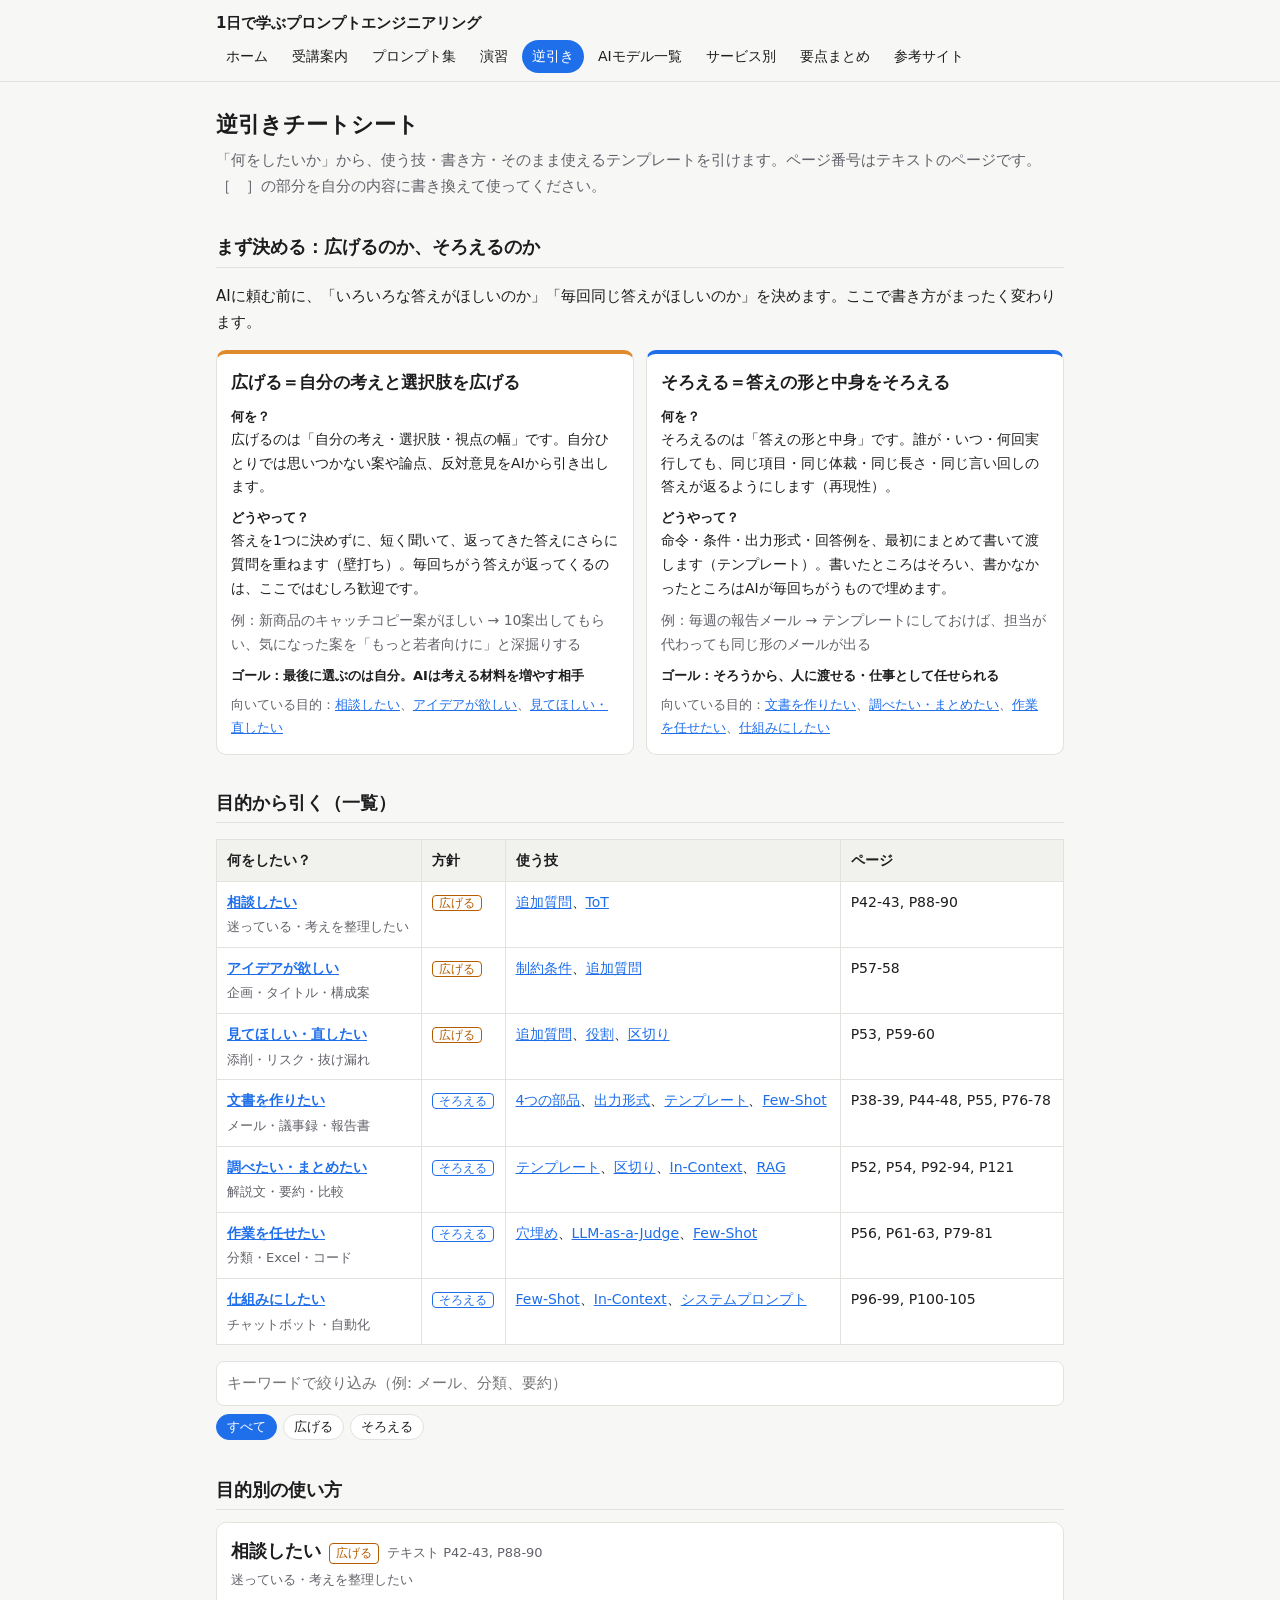
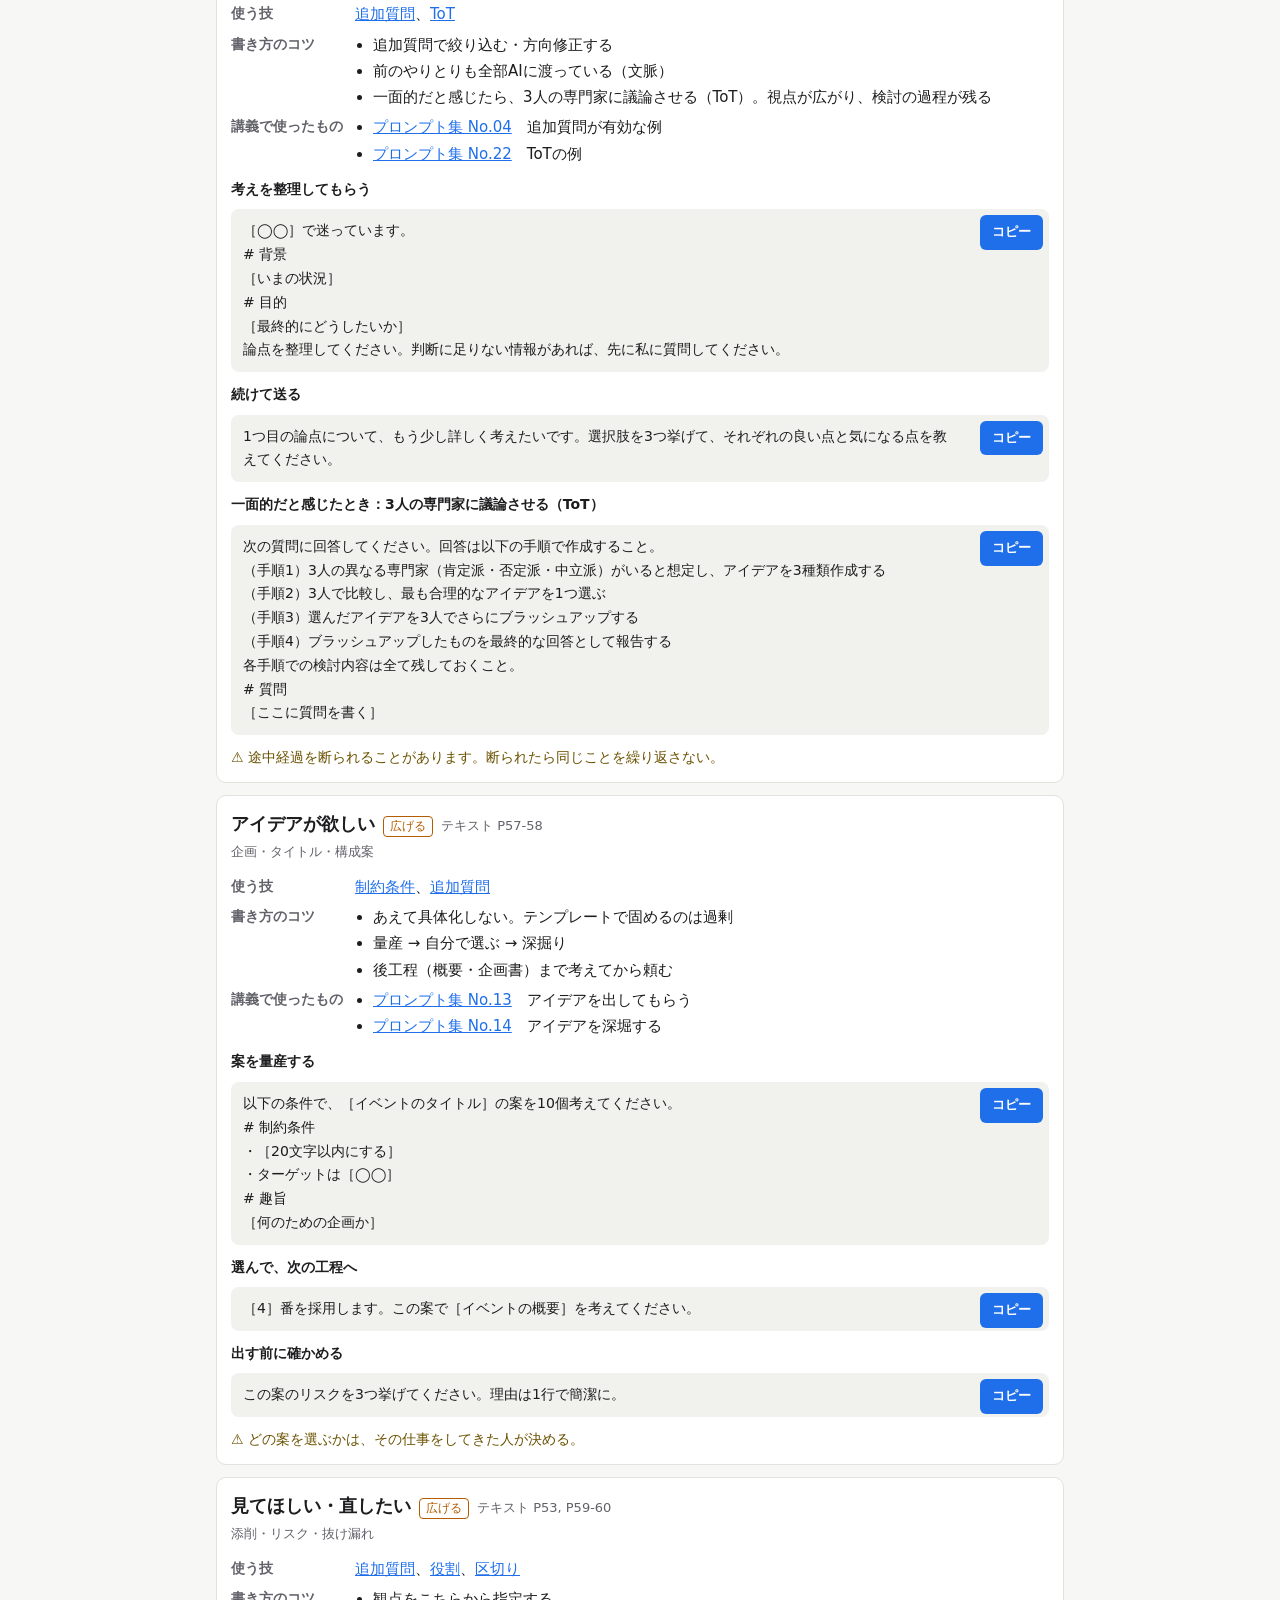
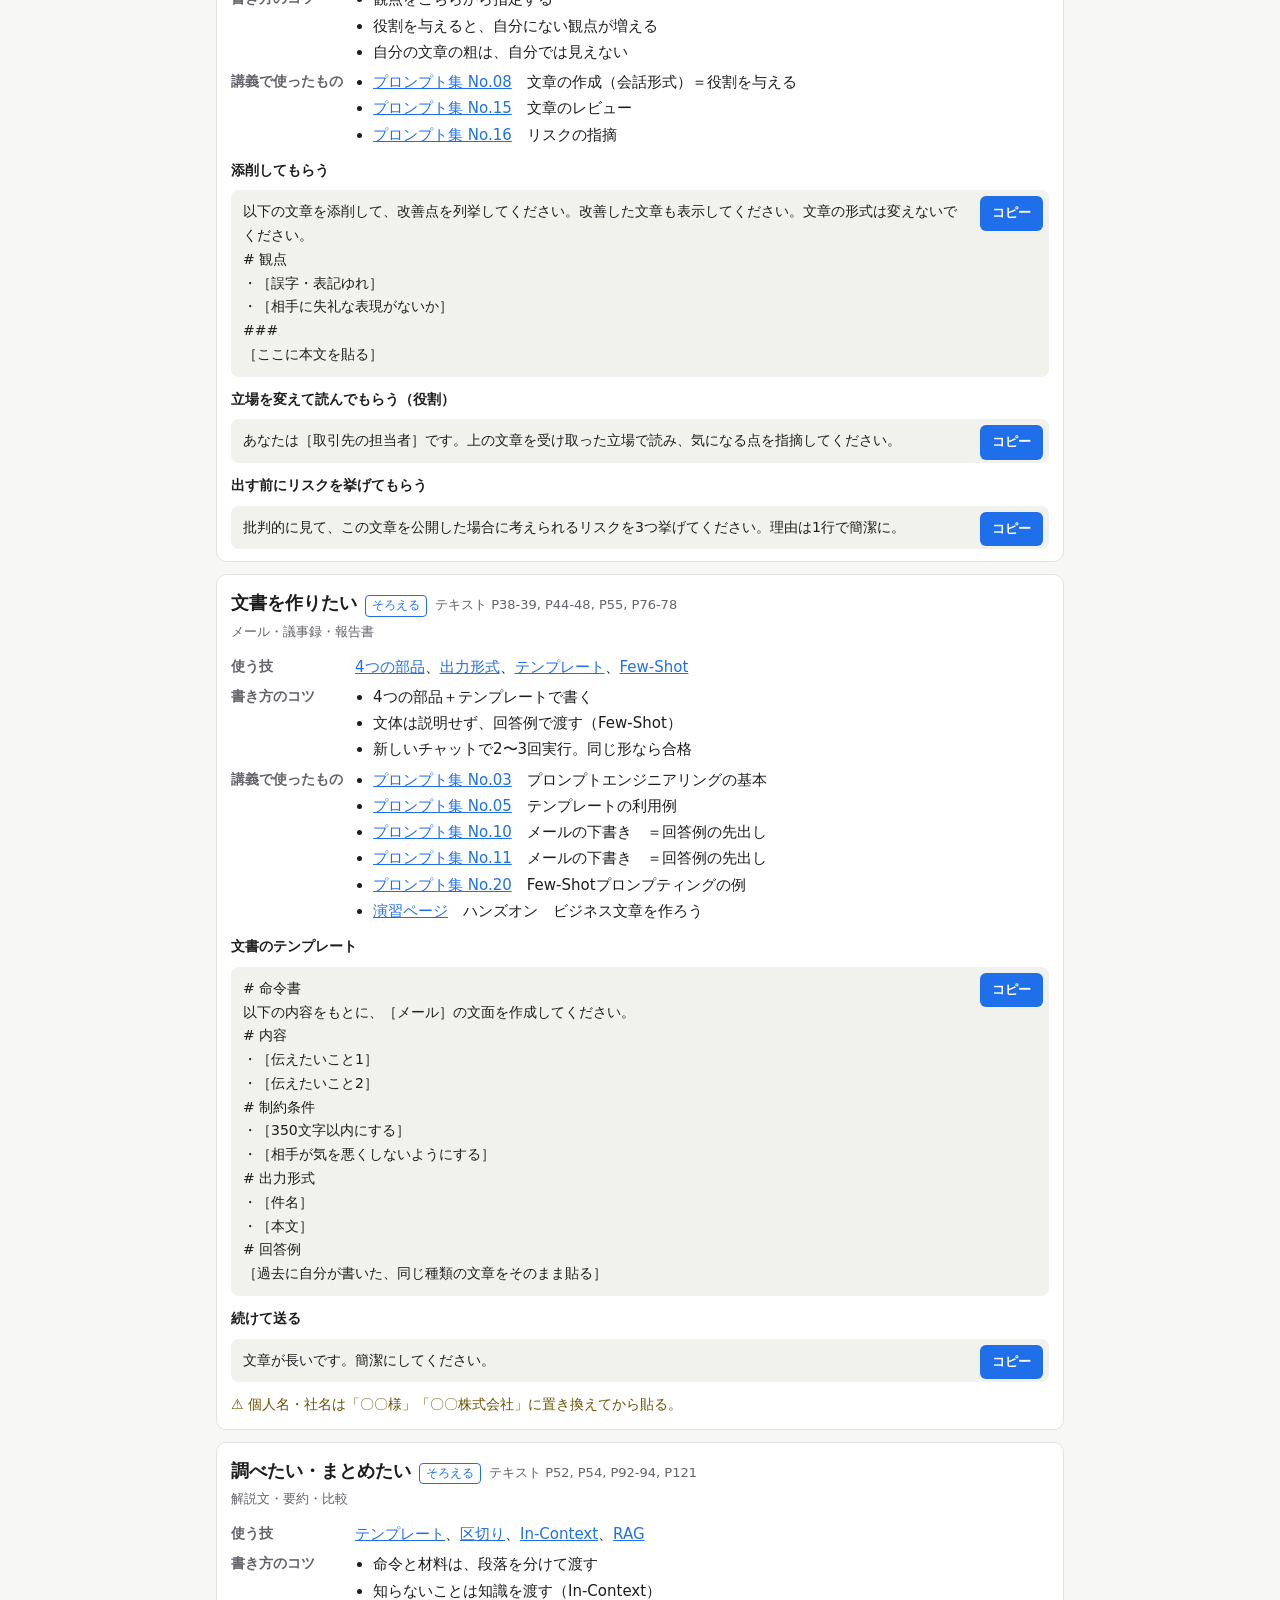
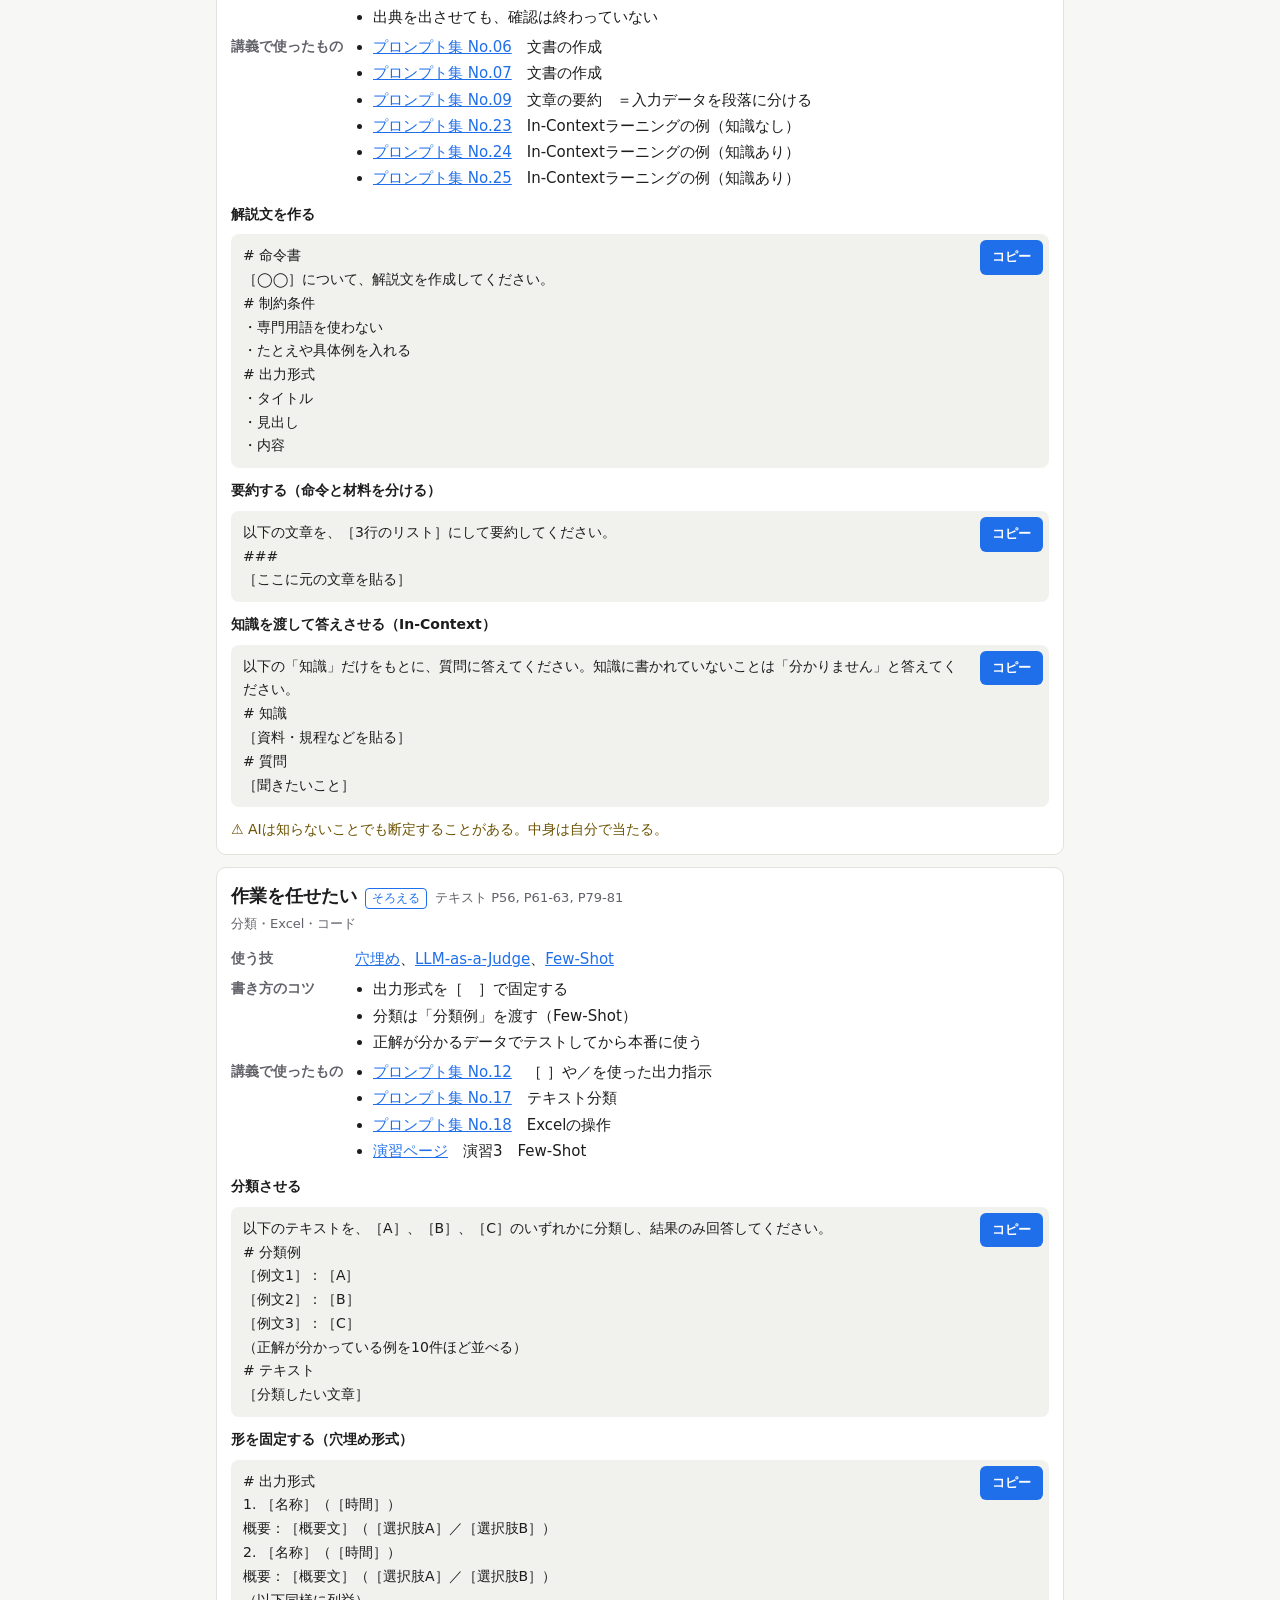
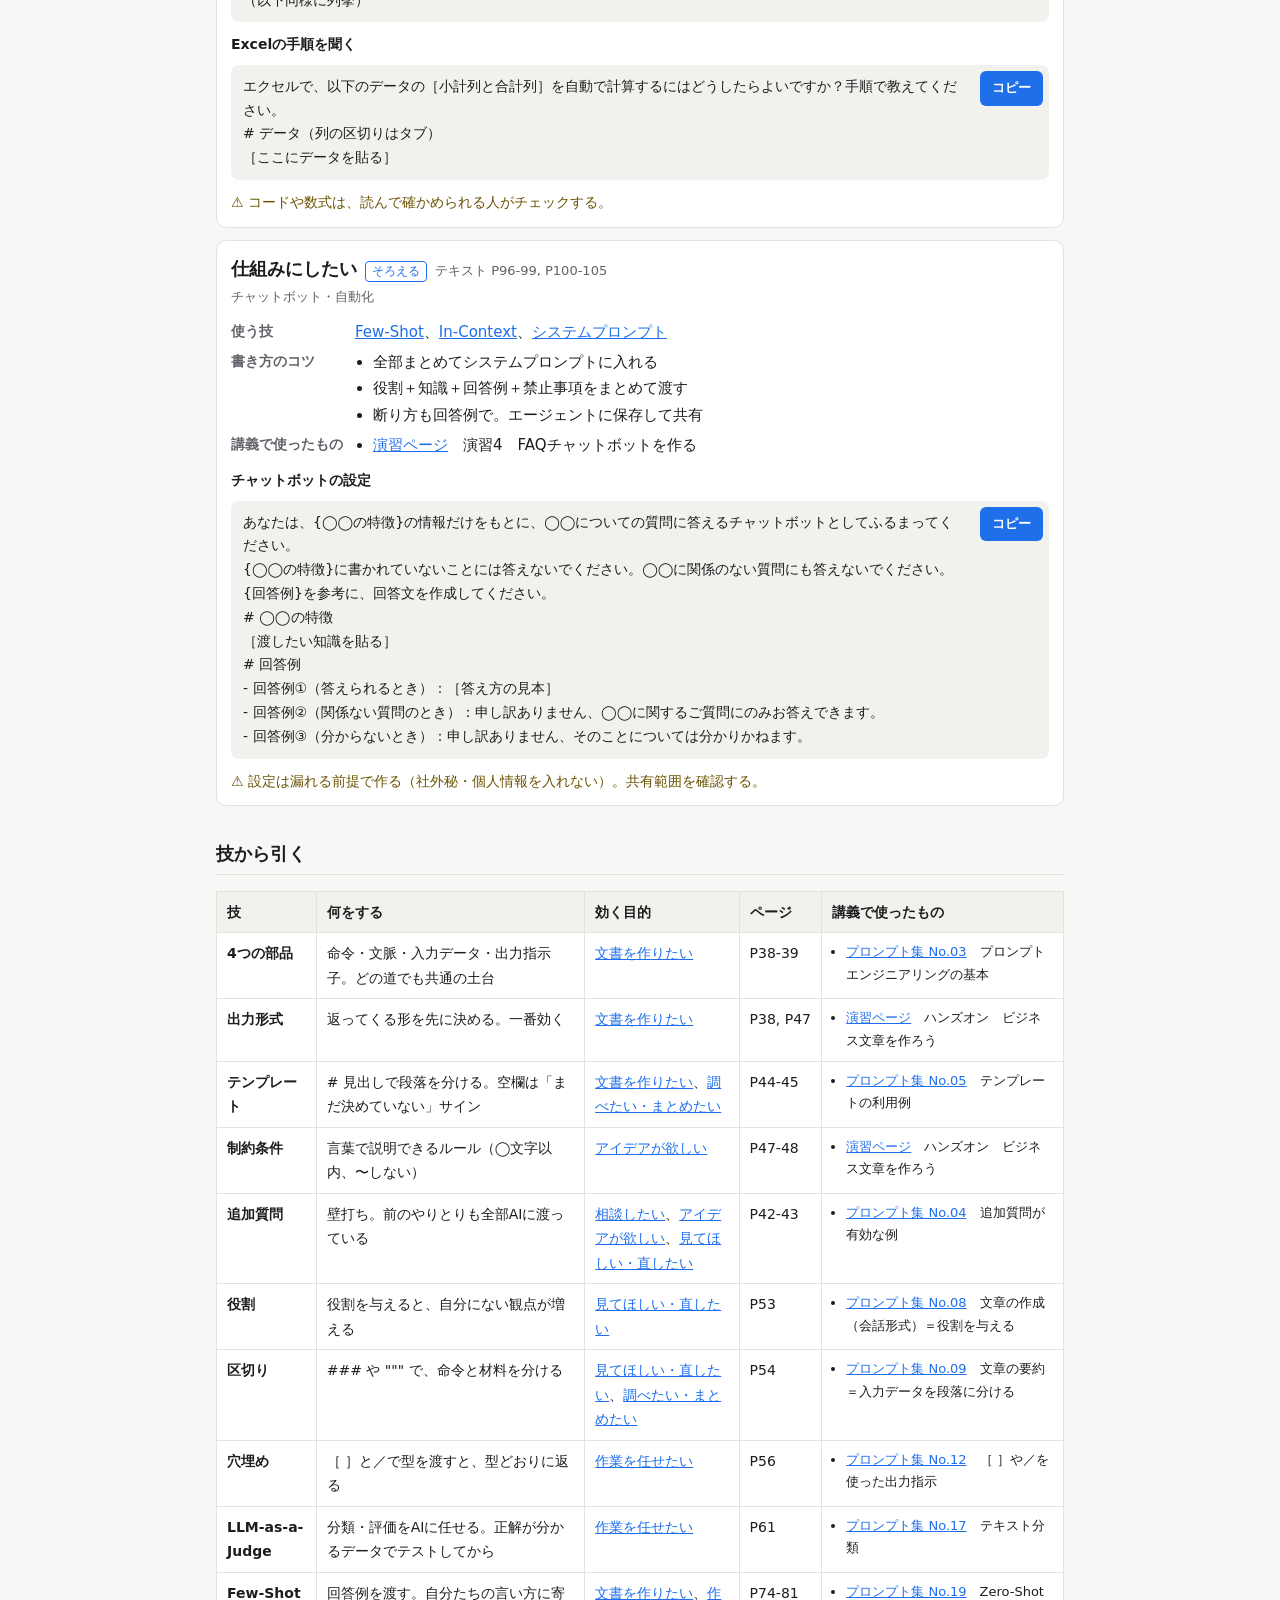
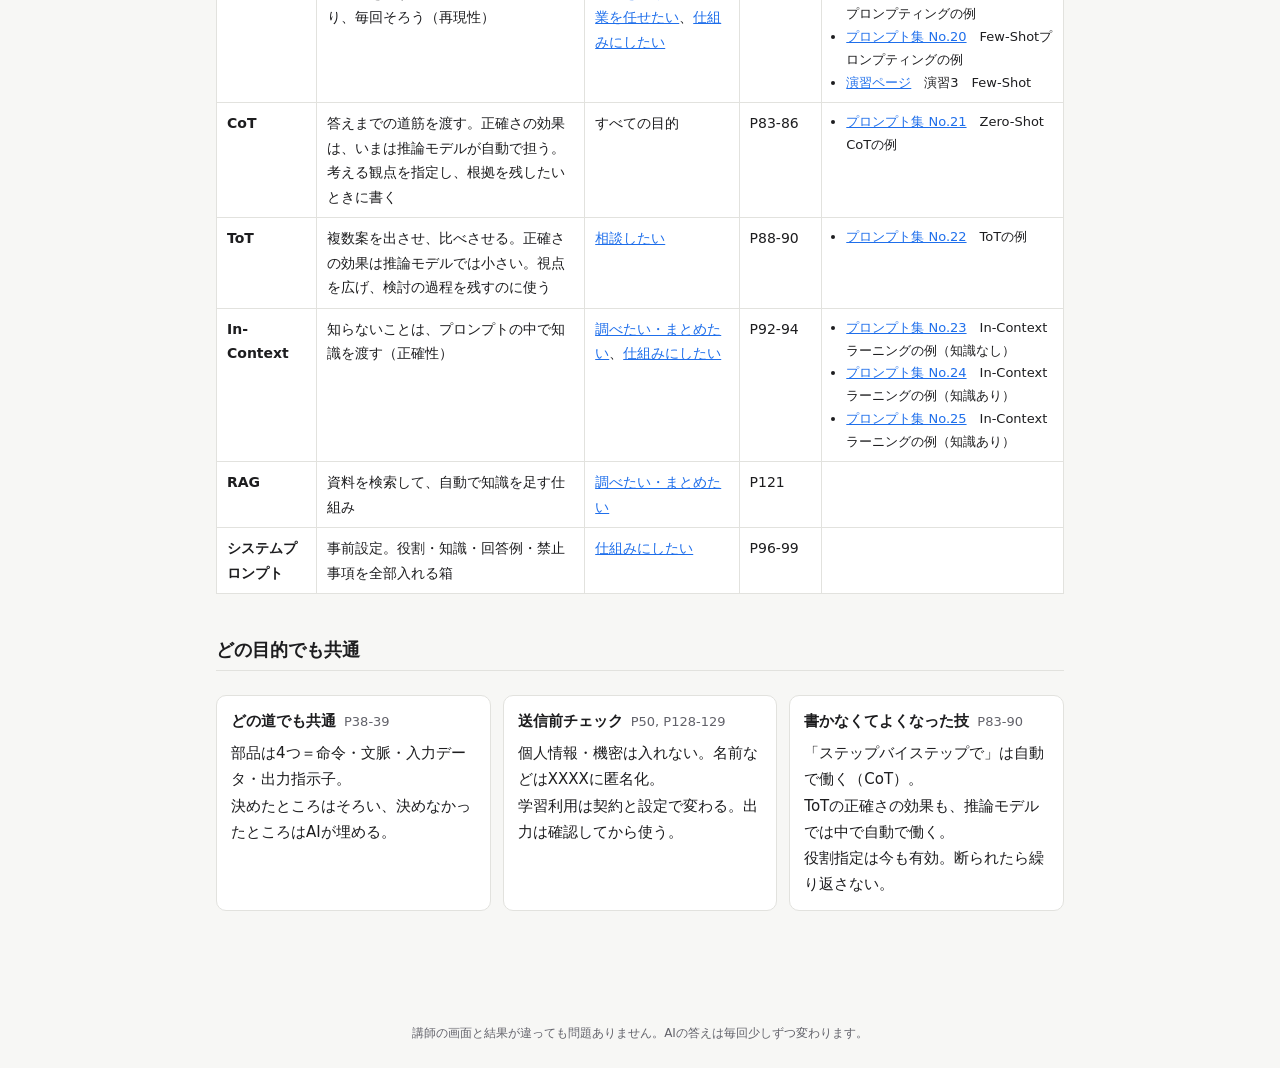
==== commit 9a253a2d: "ナビゲーションの演習をプロンプト集の右に移動" ====
--- a/docs/cheatsheet.html
+++ b/docs/cheatsheet.html
@@ -11,7 +11,7 @@
 <body>
 <header class="site-head"><div class="wrap">
 <a class="brand" href="index.html">1日で学ぶプロンプトエンジニアリング</a>
-<nav class="nav"><a href="index.html">ホーム</a><a href="guide.html">受講案内</a><a href="prompts.html">プロンプト集</a><a href="cheatsheet.html" aria-current=page>逆引き</a><a href="models.html">AIモデル一覧</a><a href="services.html">サービス別</a><a href="exercises.html">演習</a><a href="summary.html">要点まとめ</a><a href="references.html">参考サイト</a></nav>
+<nav class="nav"><a href="index.html">ホーム</a><a href="guide.html">受講案内</a><a href="prompts.html">プロンプト集</a><a href="exercises.html">演習</a><a href="cheatsheet.html" aria-current=page>逆引き</a><a href="models.html">AIモデル一覧</a><a href="services.html">サービス別</a><a href="summary.html">要点まとめ</a><a href="references.html">参考サイト</a></nav>
 </div></header>
 <main><div class="wrap">
 <h1>逆引きチートシート</h1><p class="lead">「何をしたいか」から、使う技・書き方・そのまま使えるテンプレートを引けます。ページ番号はテキストのページです。［　］の部分を自分の内容に書き換えて使ってください。</p><h2>まず決める：広げるのか、そろえるのか</h2><p>AIに頼む前に、「いろいろな答えがほしいのか」「毎回同じ答えがほしいのか」を決めます。ここで書き方がまったく変わります。</p><div class="grid"><div class="tile mode-wide"><b>広げる＝自分の考えと選択肢を広げる</b><p class="mode-p"><strong>何を？</strong>広げるのは「自分の考え・選択肢・視点の幅」です。自分ひとりでは思いつかない案や論点、反対意見をAIから引き出します。</p><p class="mode-p"><strong>どうやって？</strong>答えを1つに決めずに、短く聞いて、返ってきた答えにさらに質問を重ねます（壁打ち）。毎回ちがう答えが返ってくるのは、ここではむしろ歓迎です。</p><p class="mode-p sub">例：新商品のキャッチコピー案がほしい → 10案出してもらい、気になった案を「もっと若者向けに」と深掘りする</p><p class="mode-p"><strong>ゴール：最後に選ぶのは自分。AIは考える材料を増やす相手</strong></p><div class="sub" style="margin-top:6px">向いている目的：<a href="#consult">相談したい</a>、<a href="#idea">アイデアが欲しい</a>、<a href="#review">見てほしい・直したい</a></div></div><div class="tile mode-same"><b>そろえる＝答えの形と中身をそろえる</b><p class="mode-p"><strong>何を？</strong>そろえるのは「答えの形と中身」です。誰が・いつ・何回実行しても、同じ項目・同じ体裁・同じ長さ・同じ言い回しの答えが返るようにします（再現性）。</p><p class="mode-p"><strong>どうやって？</strong>命令・条件・出力形式・回答例を、最初にまとめて書いて渡します（テンプレート）。書いたところはそろい、書かなかったところはAIが毎回ちがうもので埋めます。</p><p class="mode-p sub">例：毎週の報告メール → テンプレートにしておけば、担当が代わっても同じ形のメールが出る</p><p class="mode-p"><strong>ゴール：そろうから、人に渡せる・仕事として任せられる</strong></p><div class="sub" style="margin-top:6px">向いている目的：<a href="#write">文書を作りたい</a>、<a href="#research">調べたい・まとめたい</a>、<a href="#task">作業を任せたい</a>、<a href="#system">仕組みにしたい</a></div></div></div><h2>目的から引く（一覧）</h2><div class="tbl-wrap"><table class="tbl idx"><thead><tr><th>何をしたい？</th><th>方針</th><th>使う技</th><th>ページ</th></tr></thead><tbody><tr><td><a href="#consult"><b>相談したい</b></a><br><span class="sub">迷っている・考えを整理したい</span></td><td data-l="方針"><span class="tag mode-tag-wide">広げる</span></td><td data-l="使う技"><a href="#skill-4">追加質問</a>、<a href="#skill-11">ToT</a></td><td data-l="ページ" class="nowrap">P42-43, P88-90</td></tr><tr><td><a href="#idea"><b>アイデアが欲しい</b></a><br><span class="sub">企画・タイトル・構成案</span></td><td data-l="方針"><span class="tag mode-tag-wide">広げる</span></td><td data-l="使う技"><a href="#skill-3">制約条件</a>、<a href="#skill-4">追加質問</a></td><td data-l="ページ" class="nowrap">P57-58</td></tr><tr><td><a href="#review"><b>見てほしい・直したい</b></a><br><span class="sub">添削・リスク・抜け漏れ</span></td><td data-l="方針"><span class="tag mode-tag-wide">広げる</span></td><td data-l="使う技"><a href="#skill-4">追加質問</a>、<a href="#skill-5">役割</a>、<a href="#skill-6">区切り</a></td><td data-l="ページ" class="nowrap">P53, P59-60</td></tr><tr><td><a href="#write"><b>文書を作りたい</b></a><br><span class="sub">メール・議事録・報告書</span></td><td data-l="方針"><span class="tag mode-tag-same">そろえる</span></td><td data-l="使う技"><a href="#skill-0">4つの部品</a>、<a href="#skill-1">出力形式</a>、<a href="#skill-2">テンプレート</a>、<a href="#skill-9">Few-Shot</a></td><td data-l="ページ" class="nowrap">P38-39, P44-48, P55, P76-78</td></tr><tr><td><a href="#research"><b>調べたい・まとめたい</b></a><br><span class="sub">解説文・要約・比較</span></td><td data-l="方針"><span class="tag mode-tag-same">そろえる</span></td><td data-l="使う技"><a href="#skill-2">テンプレート</a>、<a href="#skill-6">区切り</a>、<a href="#skill-12">In-Context</a>、<a href="#skill-13">RAG</a></td><td data-l="ページ" class="nowrap">P52, P54, P92-94, P121</td></tr><tr><td><a href="#task"><b>作業を任せたい</b></a><br><span class="sub">分類・Excel・コード</span></td><td data-l="方針"><span class="tag mode-tag-same">そろえる</span></td><td data-l="使う技"><a href="#skill-7">穴埋め</a>、<a href="#skill-8">LLM-as-a-Judge</a>、<a href="#skill-9">Few-Shot</a></td><td data-l="ページ" class="nowrap">P56, P61-63, P79-81</td></tr><tr><td><a href="#system"><b>仕組みにしたい</b></a><br><span class="sub">チャットボット・自動化</span></td><td data-l="方針"><span class="tag mode-tag-same">そろえる</span></td><td data-l="使う技"><a href="#skill-9">Few-Shot</a>、<a href="#skill-12">In-Context</a>、<a href="#skill-14">システムプロンプト</a></td><td data-l="ページ" class="nowrap">P96-99, P100-105</td></tr></tbody></table></div><div class="toolbar"><input type="search" id="q" placeholder="キーワードで絞り込み（例: メール、分類、要約）" aria-label="検索"></div><div class="chips"><button class="chip" type="button" aria-pressed="true" data-ch="">すべて</button><button class="chip" type="button" aria-pressed="false" data-ch="広げる">広げる</button><button class="chip" type="button" aria-pressed="false" data-ch="そろえる">そろえる</button></div><section data-filter-group><h2>目的別の使い方</h2><section class="card purpose" id="consult" data-filter-item data-no="0" data-ch="広げる" data-search="相談したい 迷っている・考えを整理したい 追加質問 tot 追加質問で絞り込む・方向修正する 前のやりとりも全部aiに渡っている（文脈） 一面的だと感じたら、3人の専門家に議論させる（tot）。視点が広がり、検討の過程が残る ［◯◯］で迷っています。
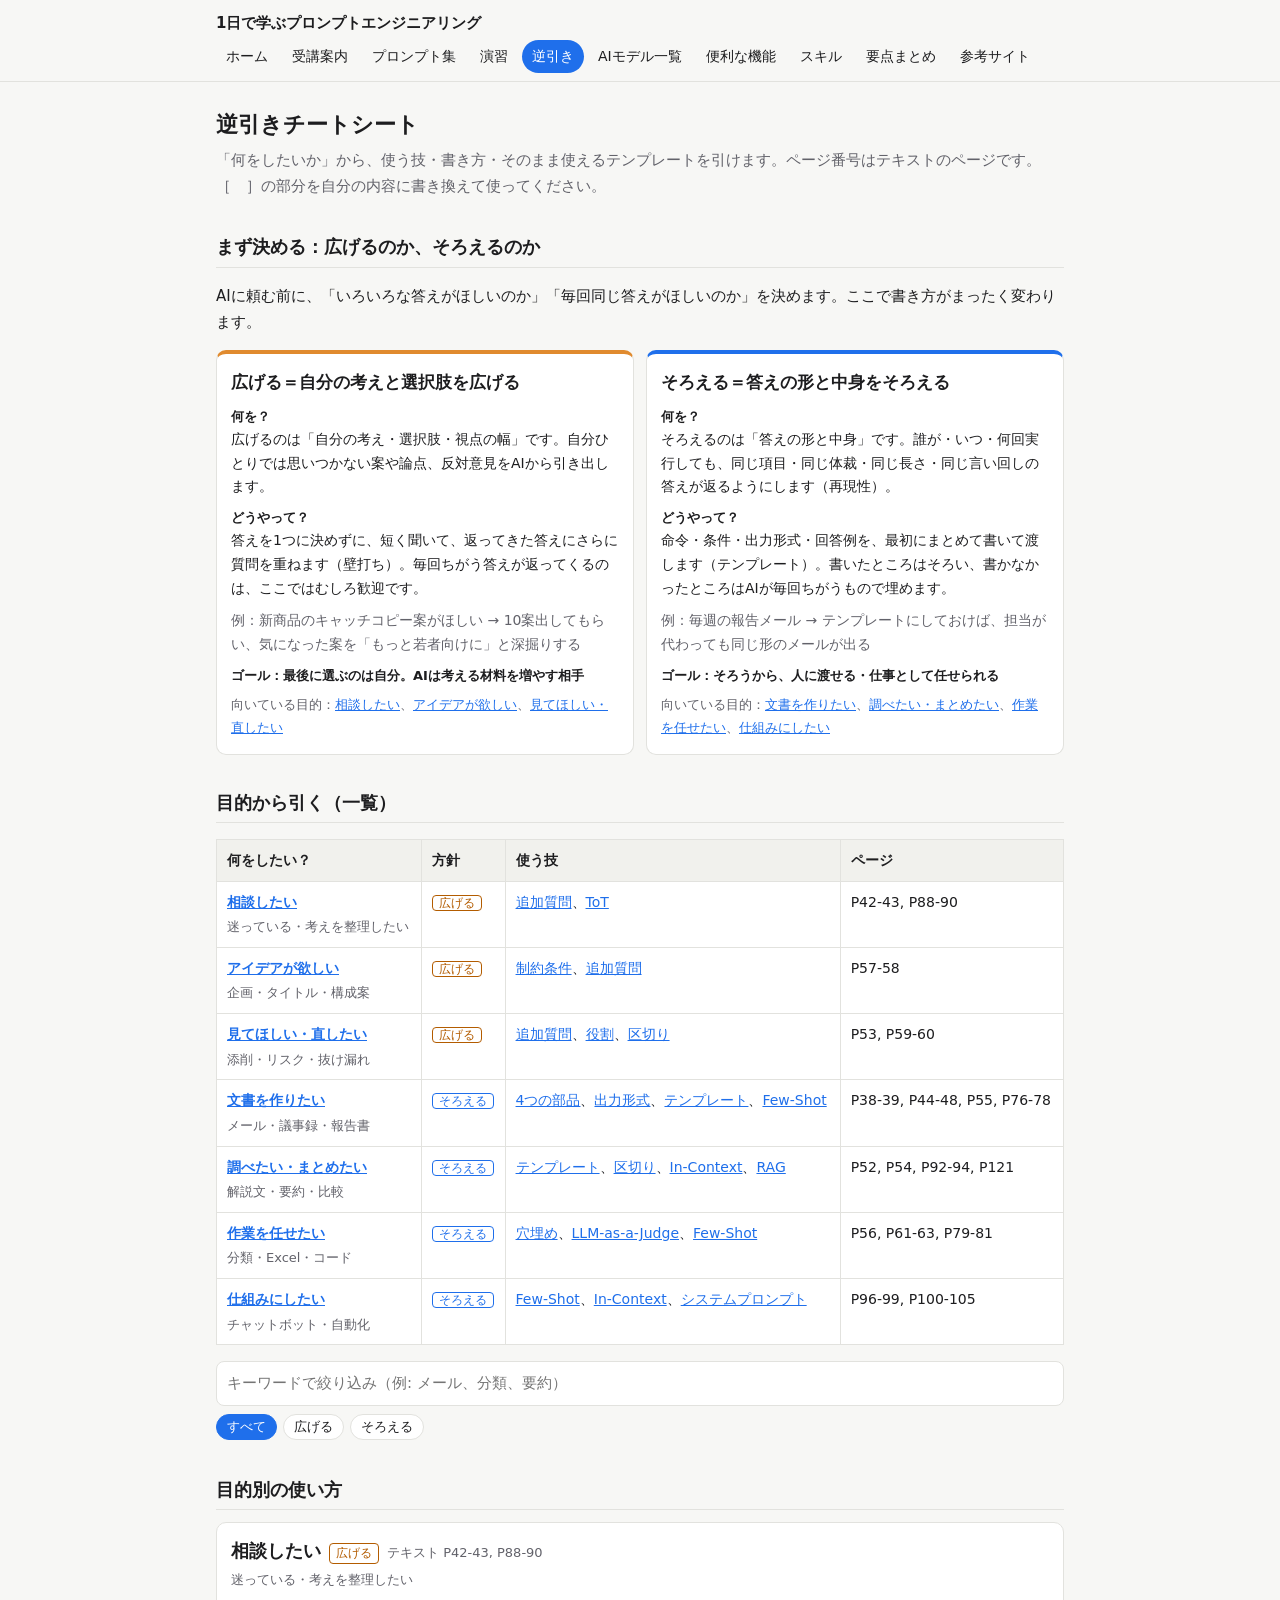
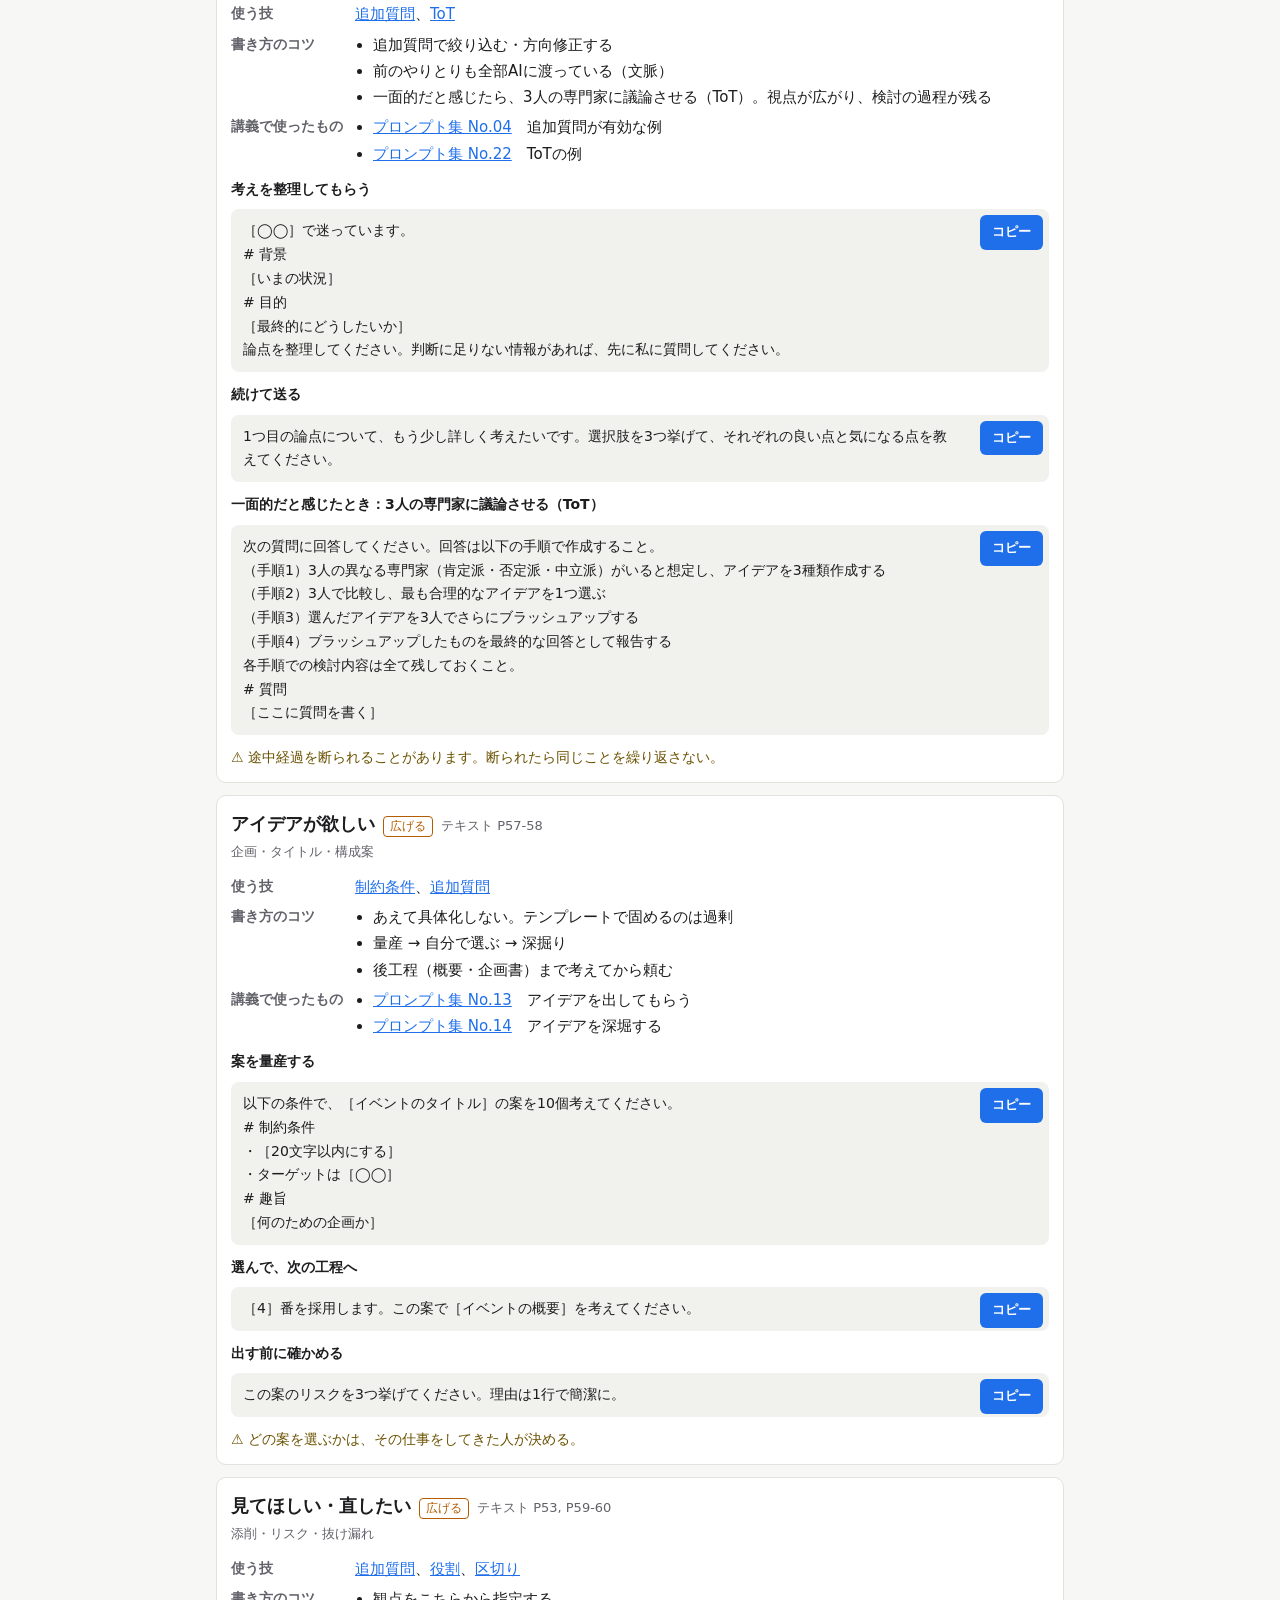
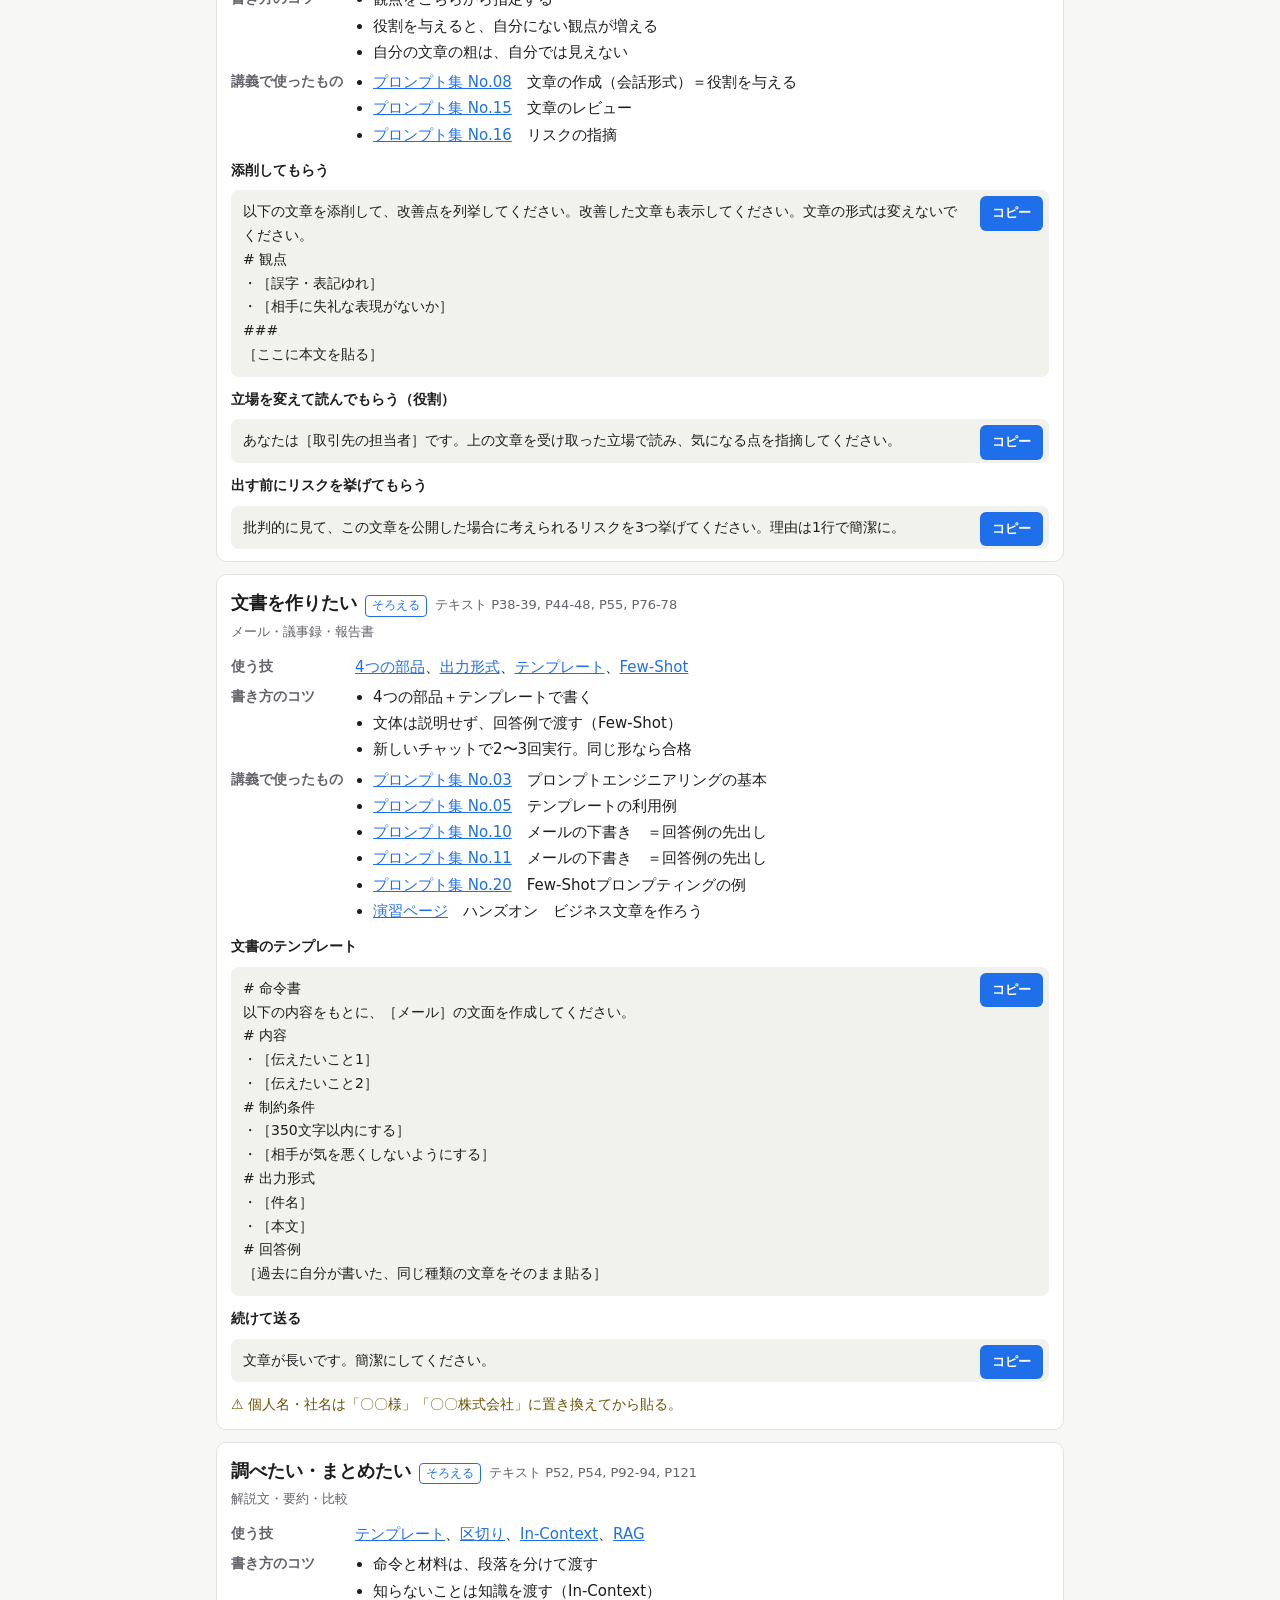
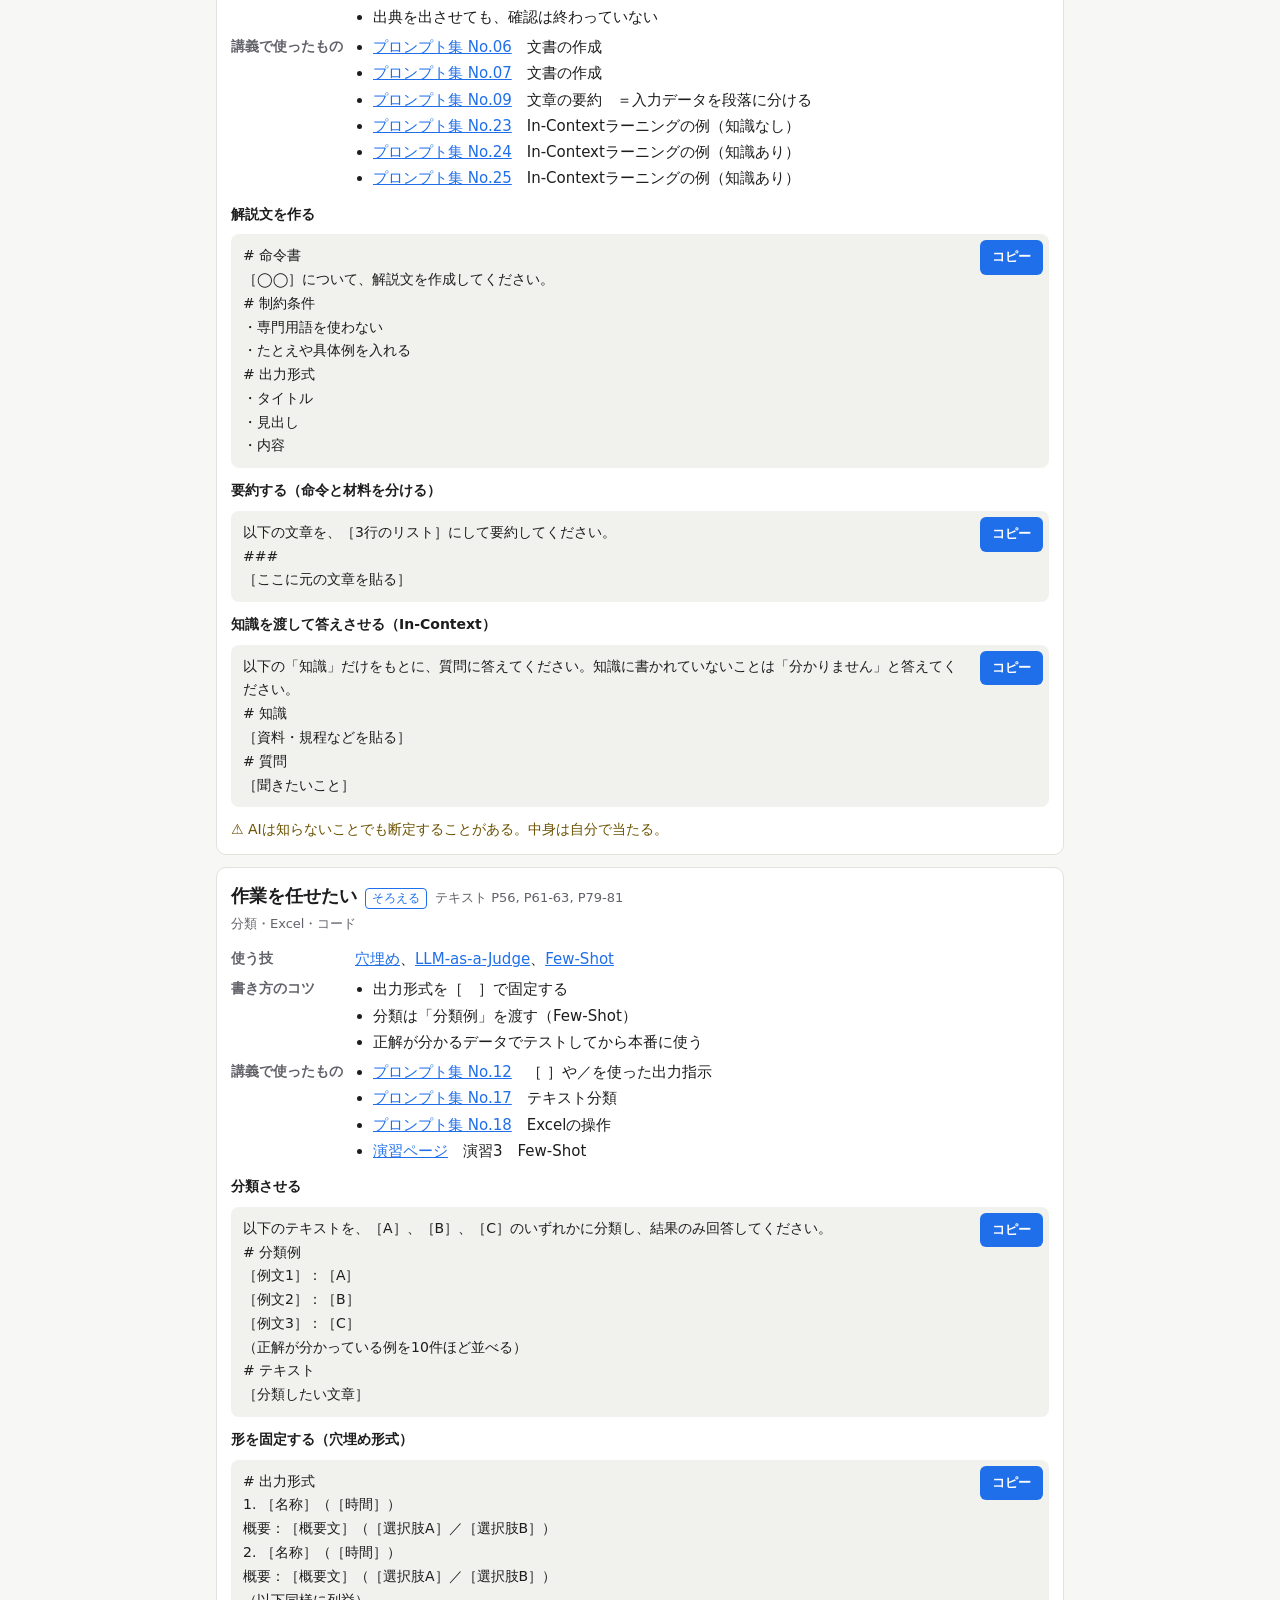
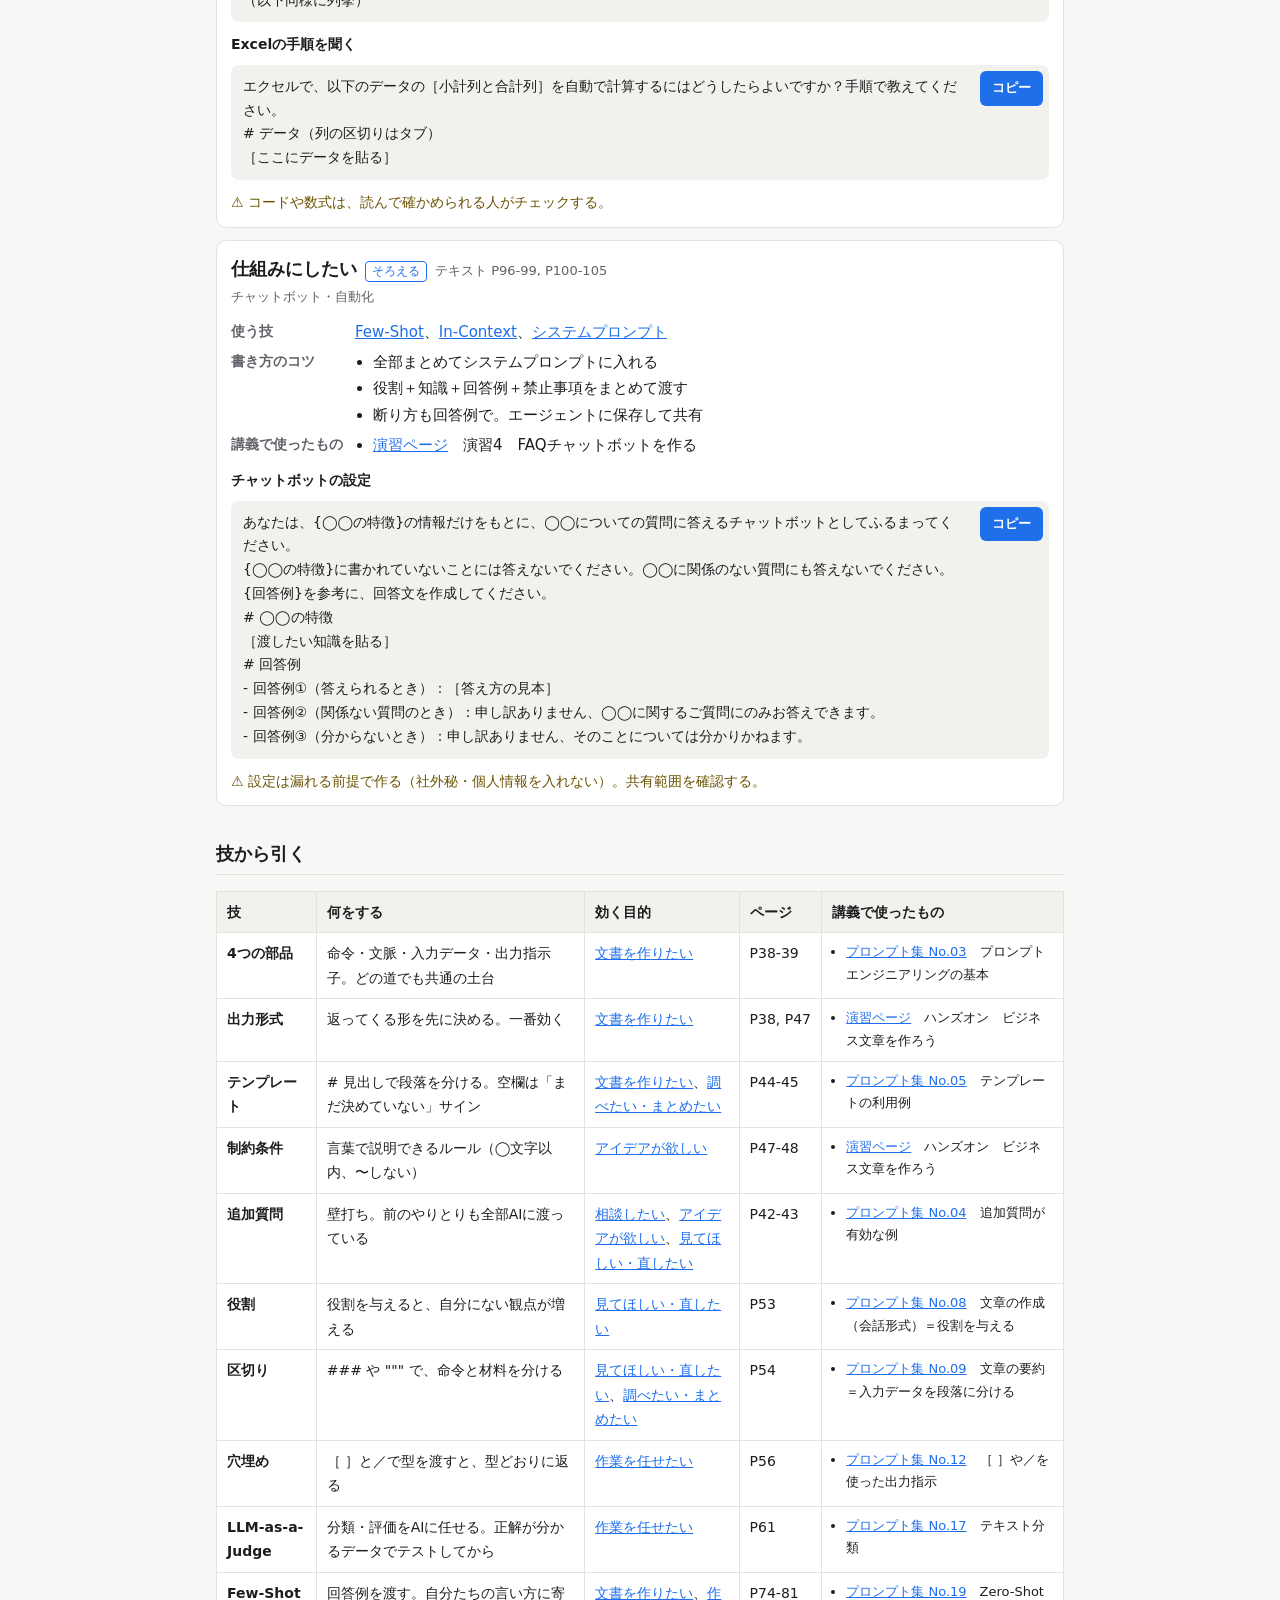
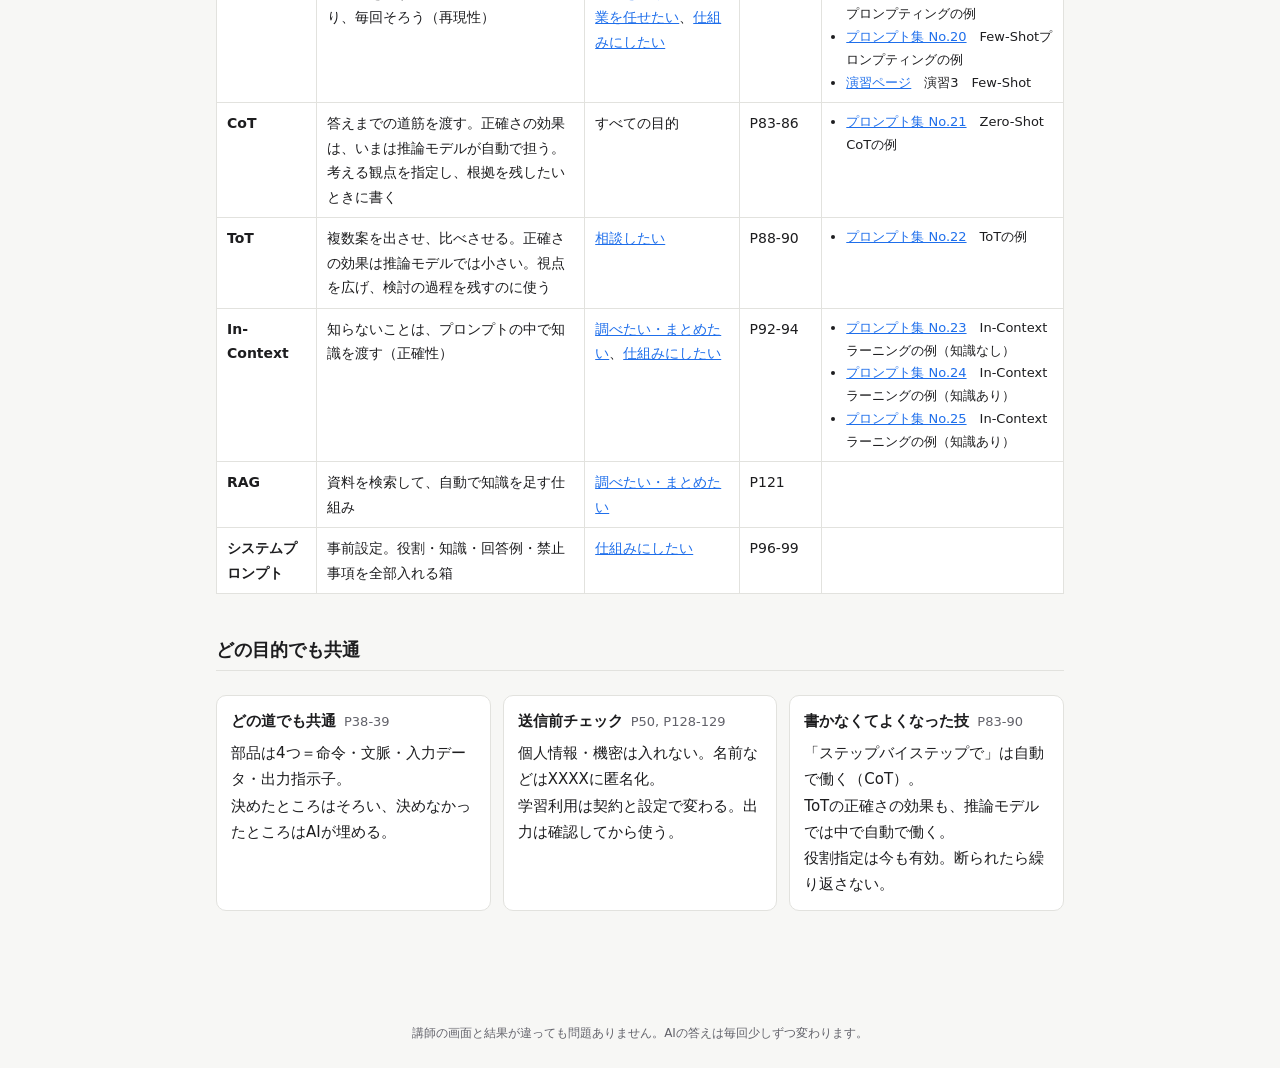
==== commit 2bc1d67c: "サービス別を便利な機能に改称しスキル説明を別タブへ分離" ====
--- a/docs/cheatsheet.html
+++ b/docs/cheatsheet.html
@@ -11,7 +11,7 @@
 <body>
 <header class="site-head"><div class="wrap">
 <a class="brand" href="index.html">1日で学ぶプロンプトエンジニアリング</a>
-<nav class="nav"><a href="index.html">ホーム</a><a href="guide.html">受講案内</a><a href="prompts.html">プロンプト集</a><a href="exercises.html">演習</a><a href="cheatsheet.html" aria-current=page>逆引き</a><a href="models.html">AIモデル一覧</a><a href="services.html">サービス別</a><a href="summary.html">要点まとめ</a><a href="references.html">参考サイト</a></nav>
+<nav class="nav"><a href="index.html">ホーム</a><a href="guide.html">受講案内</a><a href="prompts.html">プロンプト集</a><a href="exercises.html">演習</a><a href="cheatsheet.html" aria-current=page>逆引き</a><a href="models.html">AIモデル一覧</a><a href="services.html">便利な機能</a><a href="skills.html">スキル</a><a href="summary.html">要点まとめ</a><a href="references.html">参考サイト</a></nav>
 </div></header>
 <main><div class="wrap">
 <h1>逆引きチートシート</h1><p class="lead">「何をしたいか」から、使う技・書き方・そのまま使えるテンプレートを引けます。ページ番号はテキストのページです。［　］の部分を自分の内容に書き換えて使ってください。</p><h2>まず決める：広げるのか、そろえるのか</h2><p>AIに頼む前に、「いろいろな答えがほしいのか」「毎回同じ答えがほしいのか」を決めます。ここで書き方がまったく変わります。</p><div class="grid"><div class="tile mode-wide"><b>広げる＝自分の考えと選択肢を広げる</b><p class="mode-p"><strong>何を？</strong>広げるのは「自分の考え・選択肢・視点の幅」です。自分ひとりでは思いつかない案や論点、反対意見をAIから引き出します。</p><p class="mode-p"><strong>どうやって？</strong>答えを1つに決めずに、短く聞いて、返ってきた答えにさらに質問を重ねます（壁打ち）。毎回ちがう答えが返ってくるのは、ここではむしろ歓迎です。</p><p class="mode-p sub">例：新商品のキャッチコピー案がほしい → 10案出してもらい、気になった案を「もっと若者向けに」と深掘りする</p><p class="mode-p"><strong>ゴール：最後に選ぶのは自分。AIは考える材料を増やす相手</strong></p><div class="sub" style="margin-top:6px">向いている目的：<a href="#consult">相談したい</a>、<a href="#idea">アイデアが欲しい</a>、<a href="#review">見てほしい・直したい</a></div></div><div class="tile mode-same"><b>そろえる＝答えの形と中身をそろえる</b><p class="mode-p"><strong>何を？</strong>そろえるのは「答えの形と中身」です。誰が・いつ・何回実行しても、同じ項目・同じ体裁・同じ長さ・同じ言い回しの答えが返るようにします（再現性）。</p><p class="mode-p"><strong>どうやって？</strong>命令・条件・出力形式・回答例を、最初にまとめて書いて渡します（テンプレート）。書いたところはそろい、書かなかったところはAIが毎回ちがうもので埋めます。</p><p class="mode-p sub">例：毎週の報告メール → テンプレートにしておけば、担当が代わっても同じ形のメールが出る</p><p class="mode-p"><strong>ゴール：そろうから、人に渡せる・仕事として任せられる</strong></p><div class="sub" style="margin-top:6px">向いている目的：<a href="#write">文書を作りたい</a>、<a href="#research">調べたい・まとめたい</a>、<a href="#task">作業を任せたい</a>、<a href="#system">仕組みにしたい</a></div></div></div><h2>目的から引く（一覧）</h2><div class="tbl-wrap"><table class="tbl idx"><thead><tr><th>何をしたい？</th><th>方針</th><th>使う技</th><th>ページ</th></tr></thead><tbody><tr><td><a href="#consult"><b>相談したい</b></a><br><span class="sub">迷っている・考えを整理したい</span></td><td data-l="方針"><span class="tag mode-tag-wide">広げる</span></td><td data-l="使う技"><a href="#skill-4">追加質問</a>、<a href="#skill-11">ToT</a></td><td data-l="ページ" class="nowrap">P42-43, P88-90</td></tr><tr><td><a href="#idea"><b>アイデアが欲しい</b></a><br><span class="sub">企画・タイトル・構成案</span></td><td data-l="方針"><span class="tag mode-tag-wide">広げる</span></td><td data-l="使う技"><a href="#skill-3">制約条件</a>、<a href="#skill-4">追加質問</a></td><td data-l="ページ" class="nowrap">P57-58</td></tr><tr><td><a href="#review"><b>見てほしい・直したい</b></a><br><span class="sub">添削・リスク・抜け漏れ</span></td><td data-l="方針"><span class="tag mode-tag-wide">広げる</span></td><td data-l="使う技"><a href="#skill-4">追加質問</a>、<a href="#skill-5">役割</a>、<a href="#skill-6">区切り</a></td><td data-l="ページ" class="nowrap">P53, P59-60</td></tr><tr><td><a href="#write"><b>文書を作りたい</b></a><br><span class="sub">メール・議事録・報告書</span></td><td data-l="方針"><span class="tag mode-tag-same">そろえる</span></td><td data-l="使う技"><a href="#skill-0">4つの部品</a>、<a href="#skill-1">出力形式</a>、<a href="#skill-2">テンプレート</a>、<a href="#skill-9">Few-Shot</a></td><td data-l="ページ" class="nowrap">P38-39, P44-48, P55, P76-78</td></tr><tr><td><a href="#research"><b>調べたい・まとめたい</b></a><br><span class="sub">解説文・要約・比較</span></td><td data-l="方針"><span class="tag mode-tag-same">そろえる</span></td><td data-l="使う技"><a href="#skill-2">テンプレート</a>、<a href="#skill-6">区切り</a>、<a href="#skill-12">In-Context</a>、<a href="#skill-13">RAG</a></td><td data-l="ページ" class="nowrap">P52, P54, P92-94, P121</td></tr><tr><td><a href="#task"><b>作業を任せたい</b></a><br><span class="sub">分類・Excel・コード</span></td><td data-l="方針"><span class="tag mode-tag-same">そろえる</span></td><td data-l="使う技"><a href="#skill-7">穴埋め</a>、<a href="#skill-8">LLM-as-a-Judge</a>、<a href="#skill-9">Few-Shot</a></td><td data-l="ページ" class="nowrap">P56, P61-63, P79-81</td></tr><tr><td><a href="#system"><b>仕組みにしたい</b></a><br><span class="sub">チャットボット・自動化</span></td><td data-l="方針"><span class="tag mode-tag-same">そろえる</span></td><td data-l="使う技"><a href="#skill-9">Few-Shot</a>、<a href="#skill-12">In-Context</a>、<a href="#skill-14">システムプロンプト</a></td><td data-l="ページ" class="nowrap">P96-99, P100-105</td></tr></tbody></table></div><div class="toolbar"><input type="search" id="q" placeholder="キーワードで絞り込み（例: メール、分類、要約）" aria-label="検索"></div><div class="chips"><button class="chip" type="button" aria-pressed="true" data-ch="">すべて</button><button class="chip" type="button" aria-pressed="false" data-ch="広げる">広げる</button><button class="chip" type="button" aria-pressed="false" data-ch="そろえる">そろえる</button></div><section data-filter-group><h2>目的別の使い方</h2><section class="card purpose" id="consult" data-filter-item data-no="0" data-ch="広げる" data-search="相談したい 迷っている・考えを整理したい 追加質問 tot 追加質問で絞り込む・方向修正する 前のやりとりも全部aiに渡っている（文脈） 一面的だと感じたら、3人の専門家に議論させる（tot）。視点が広がり、検討の過程が残る ［◯◯］で迷っています。
